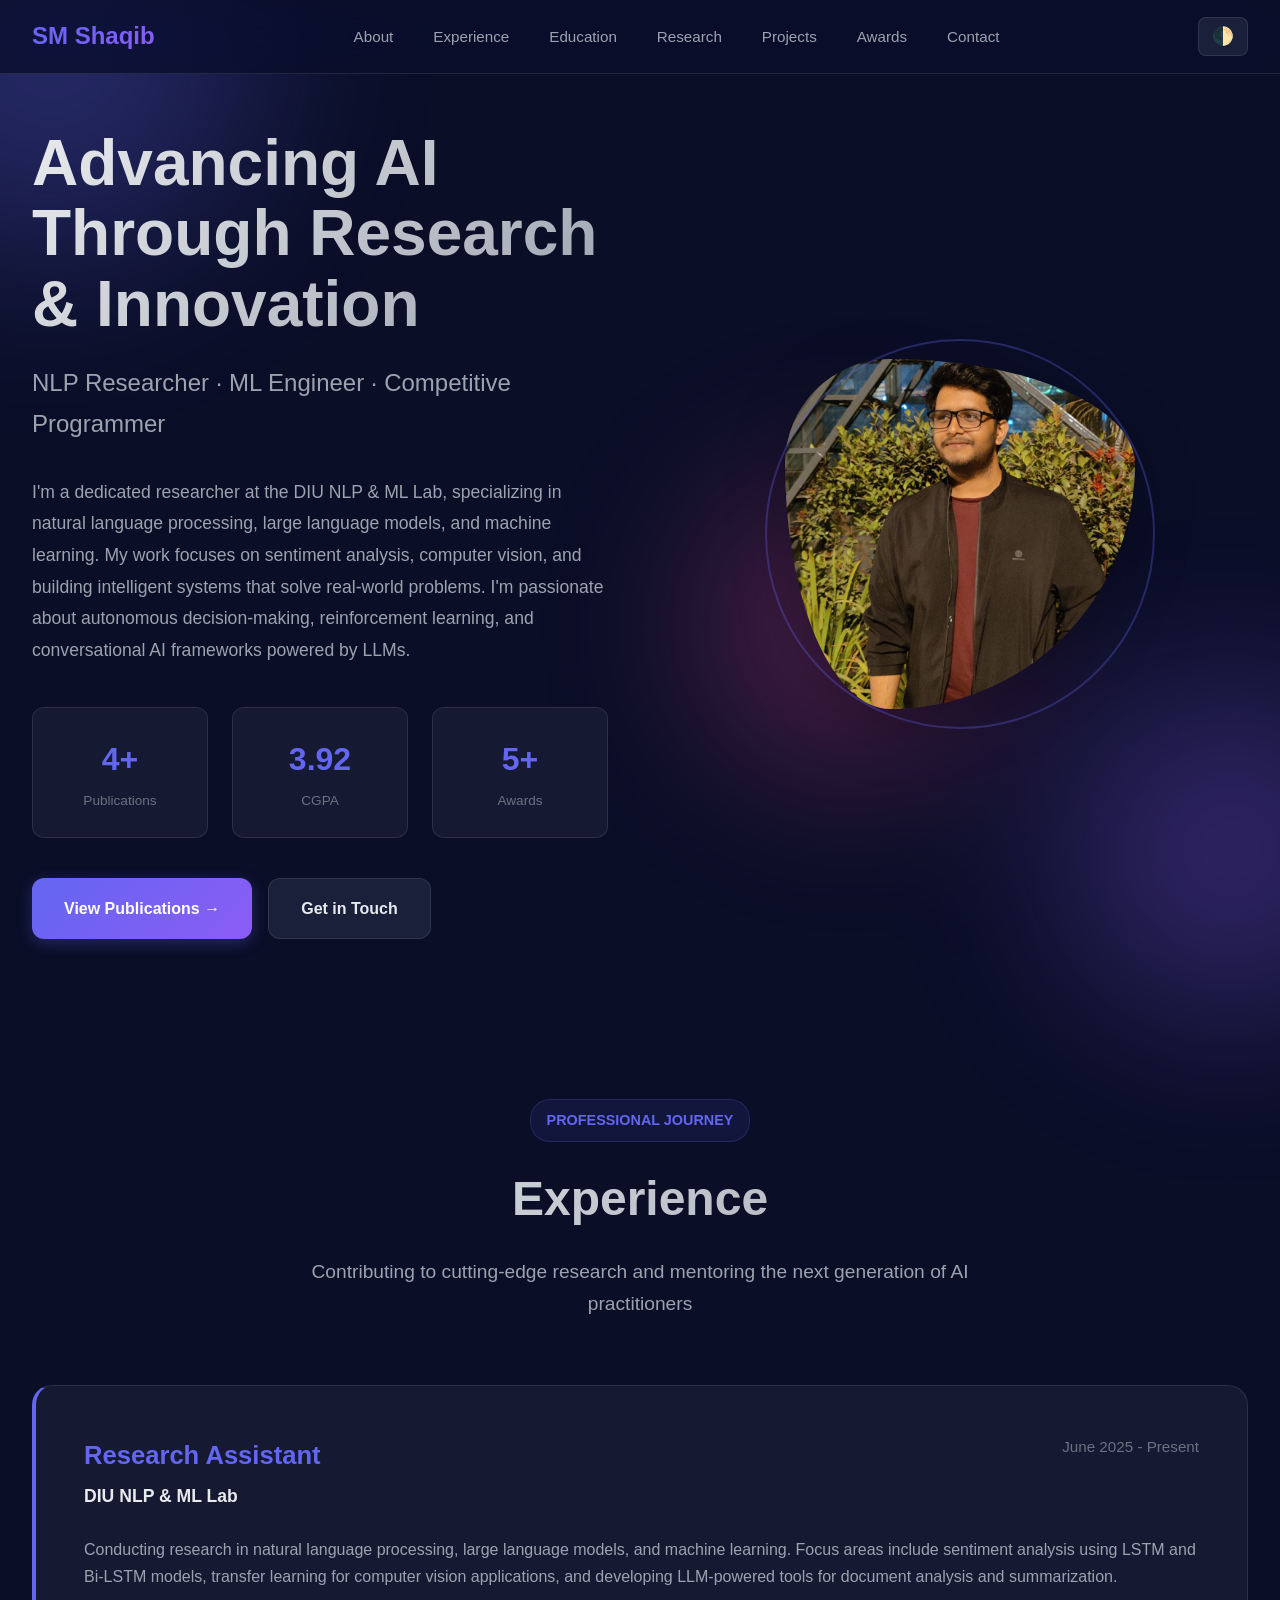
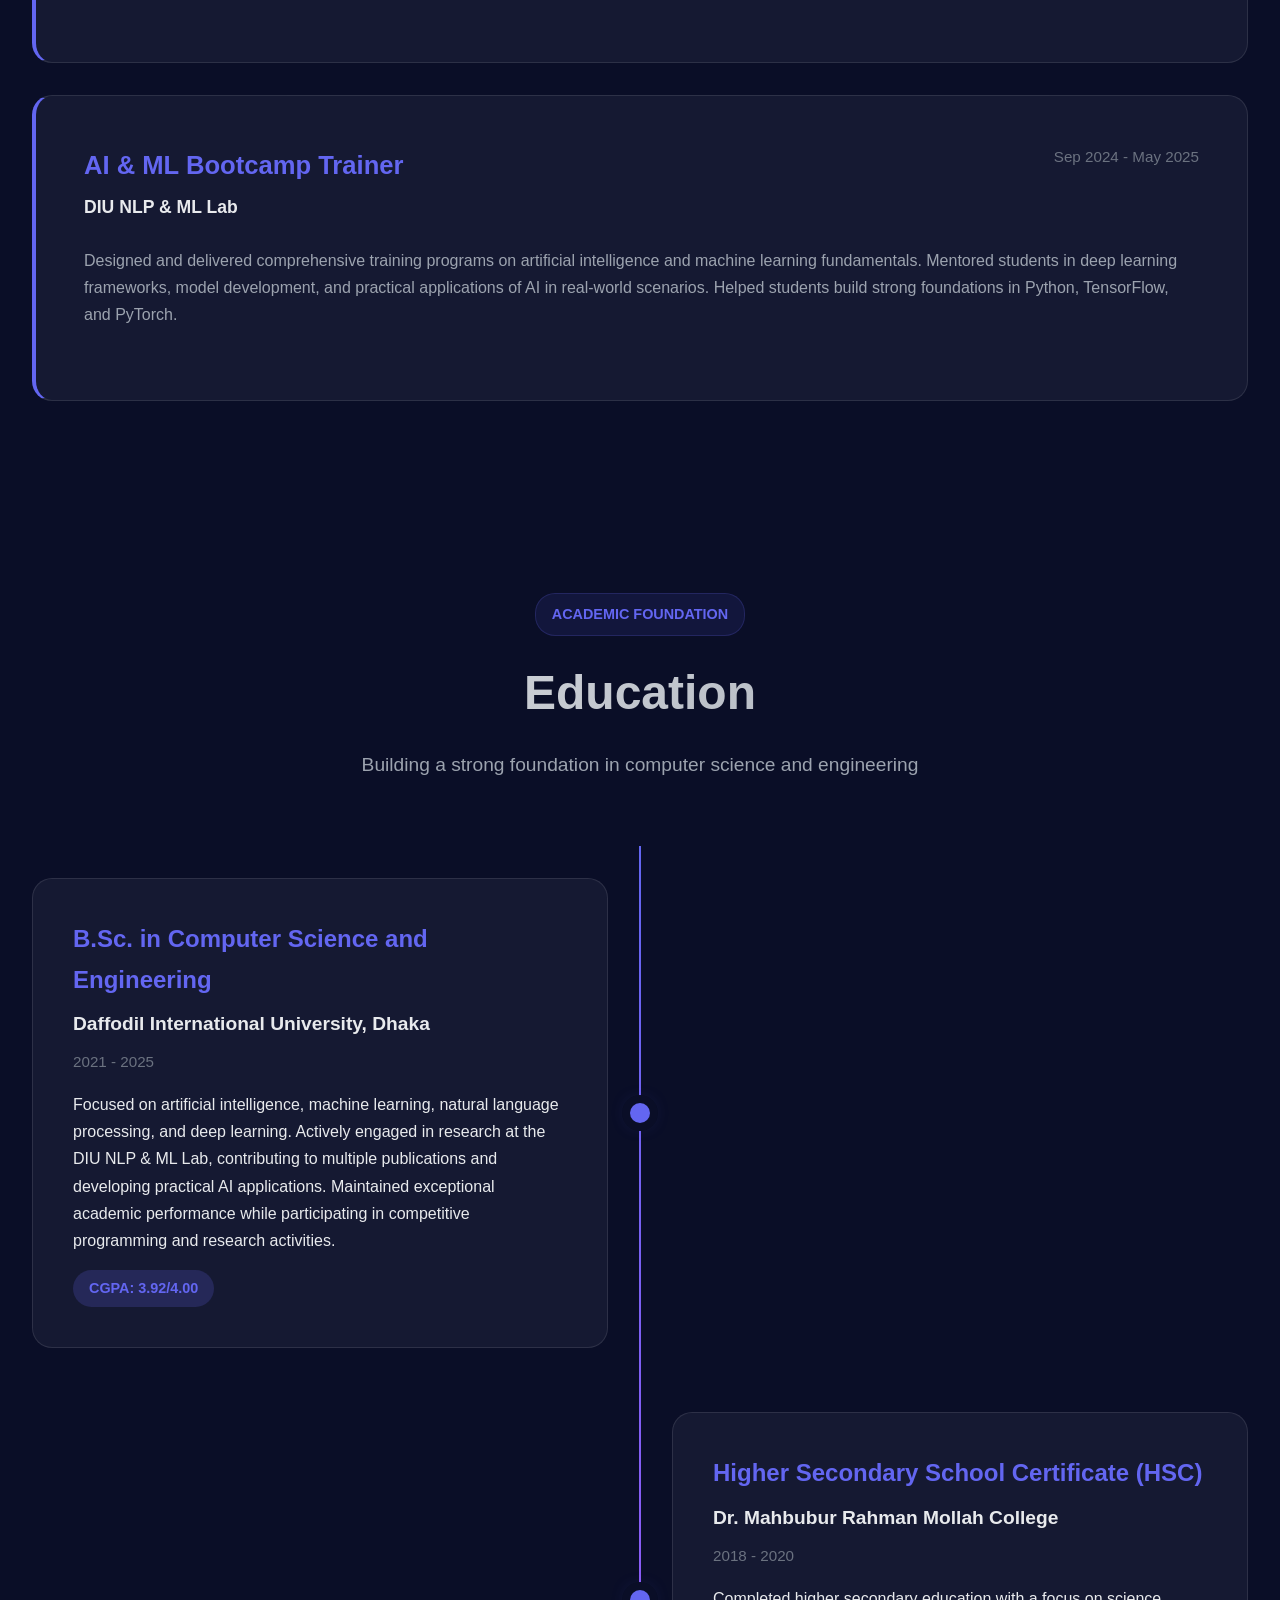
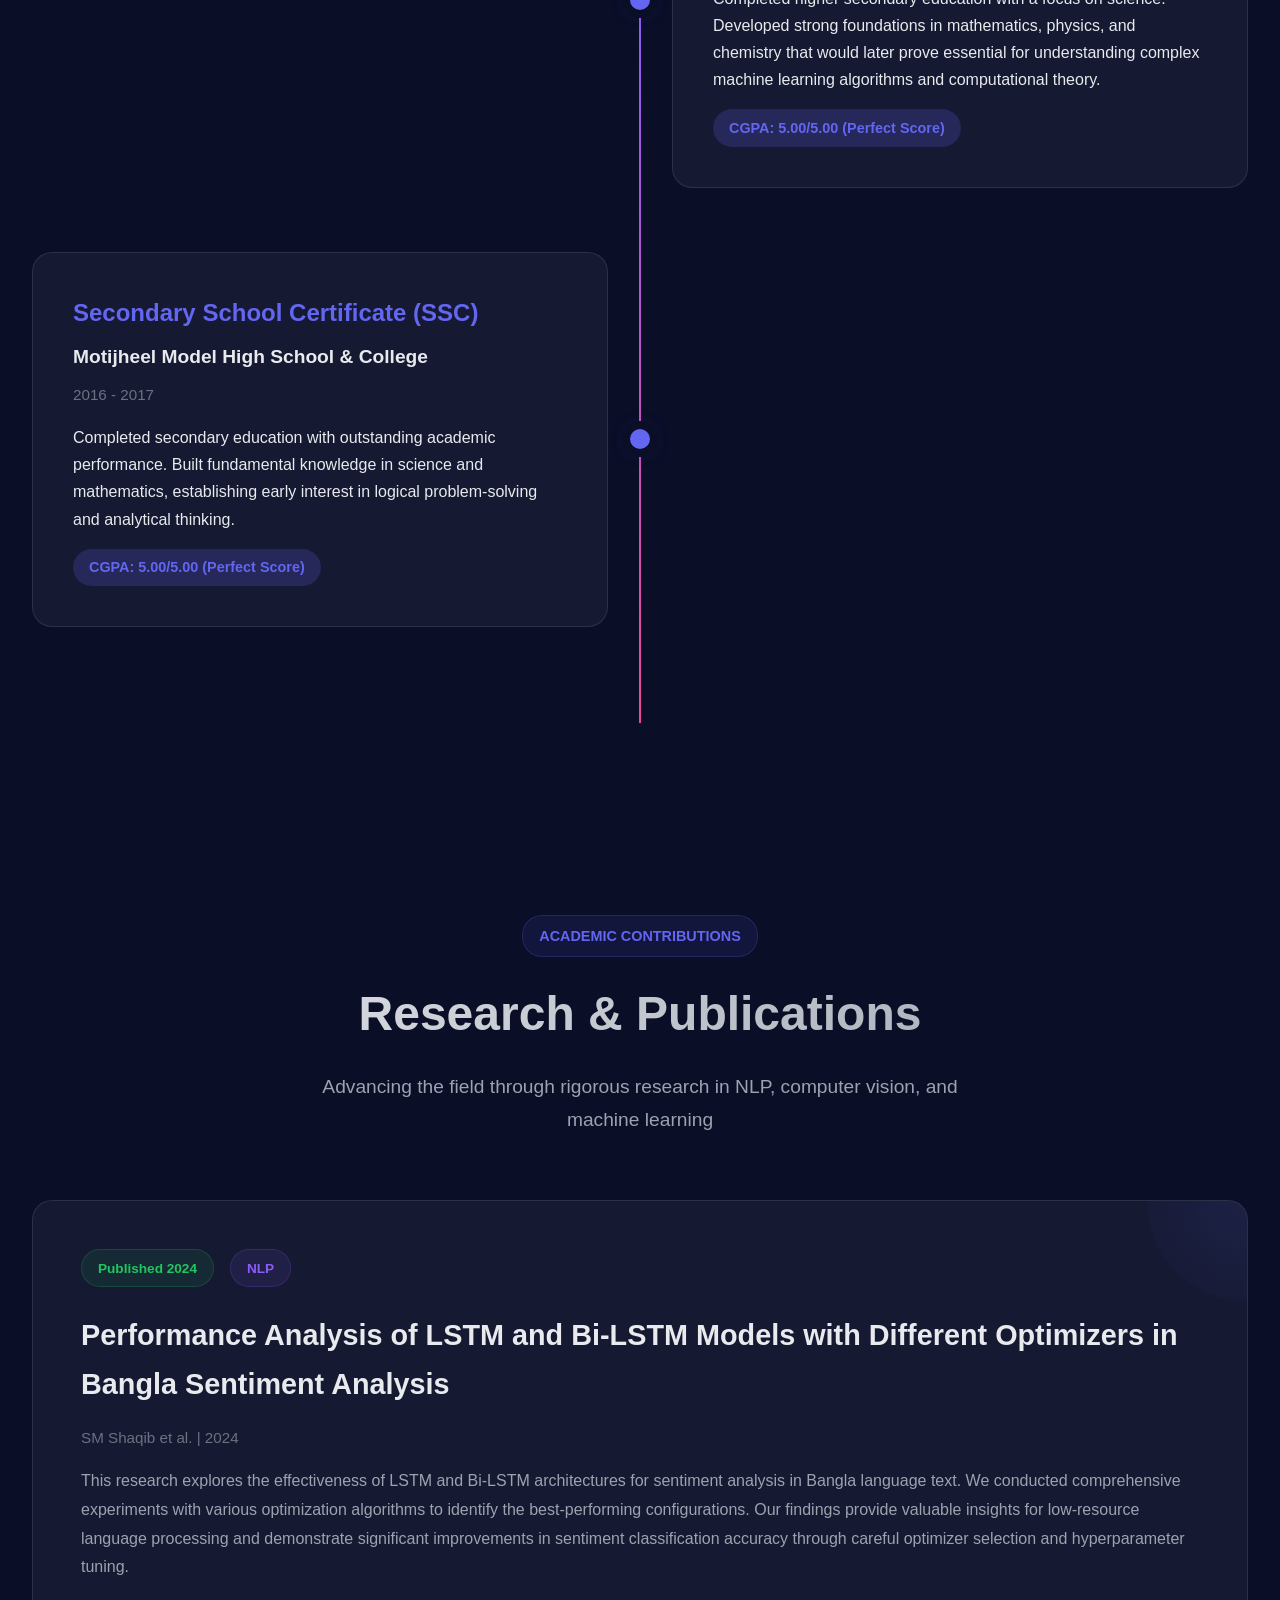
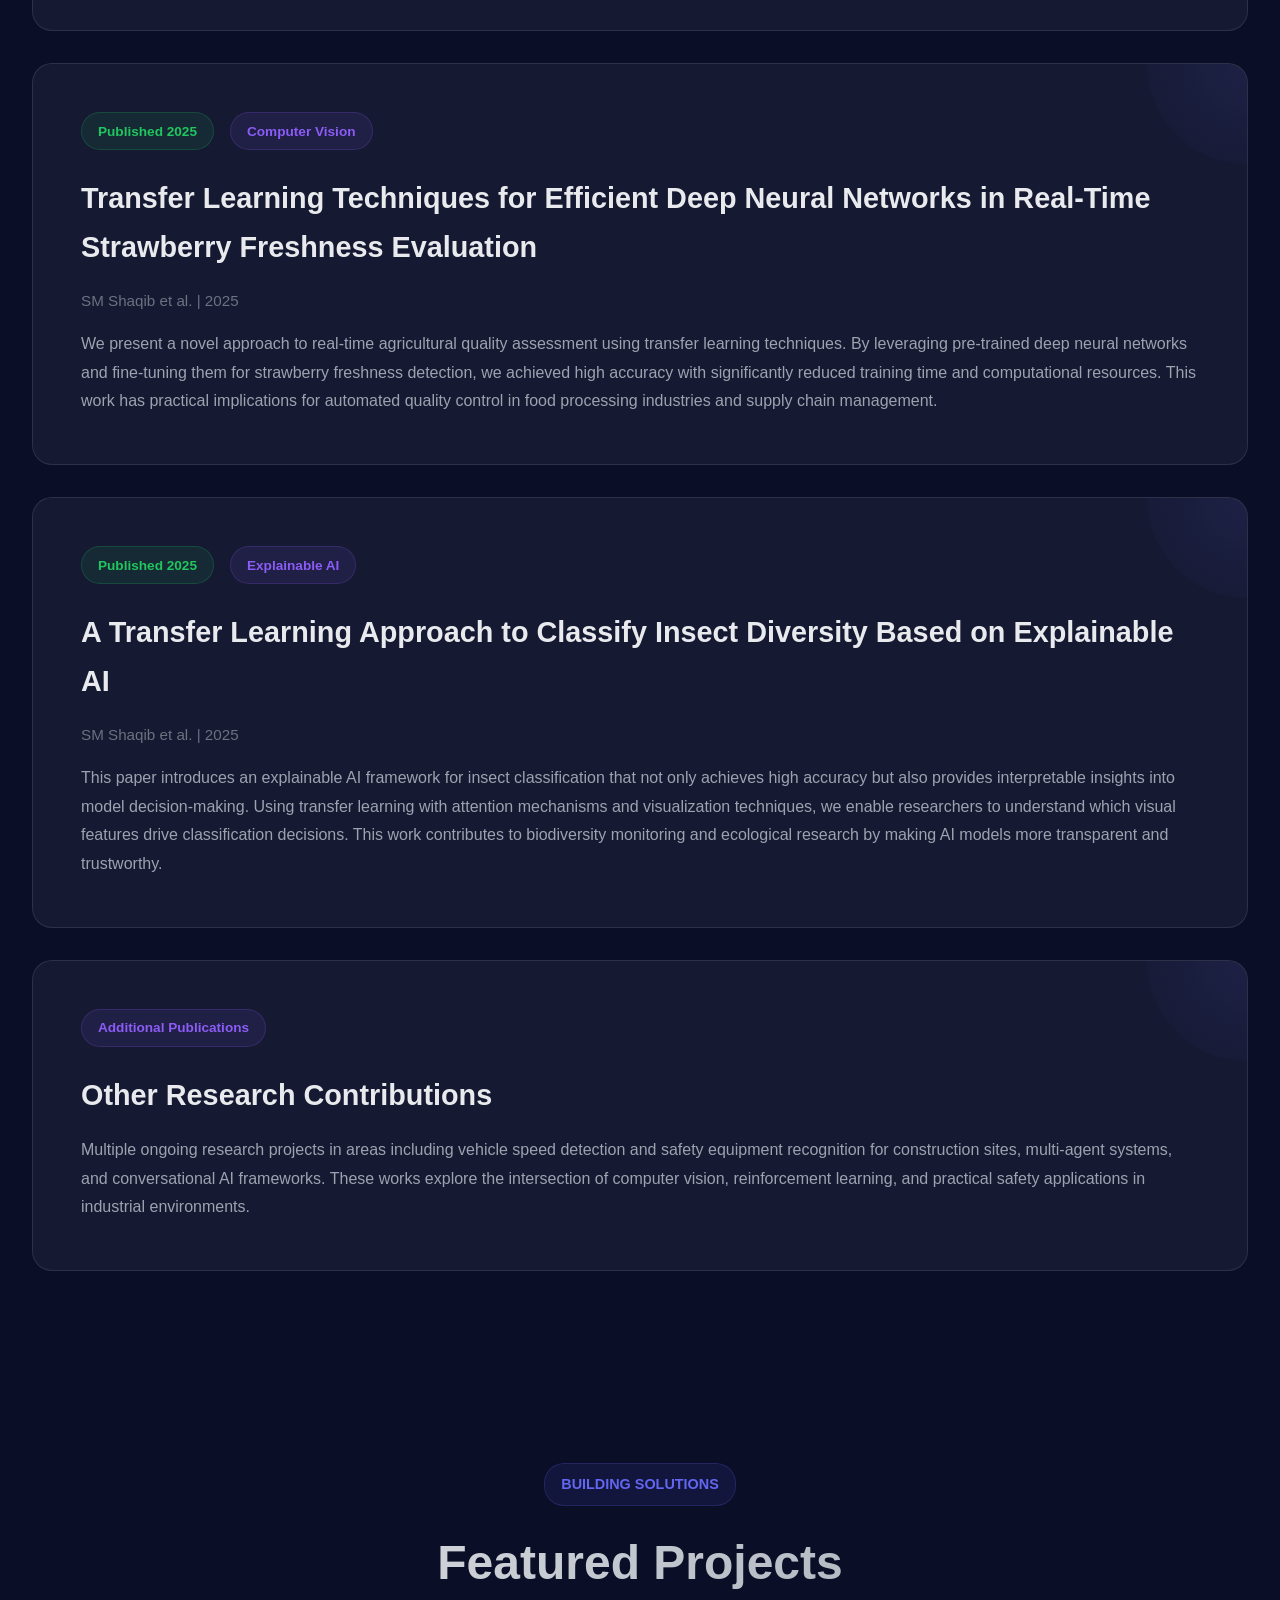
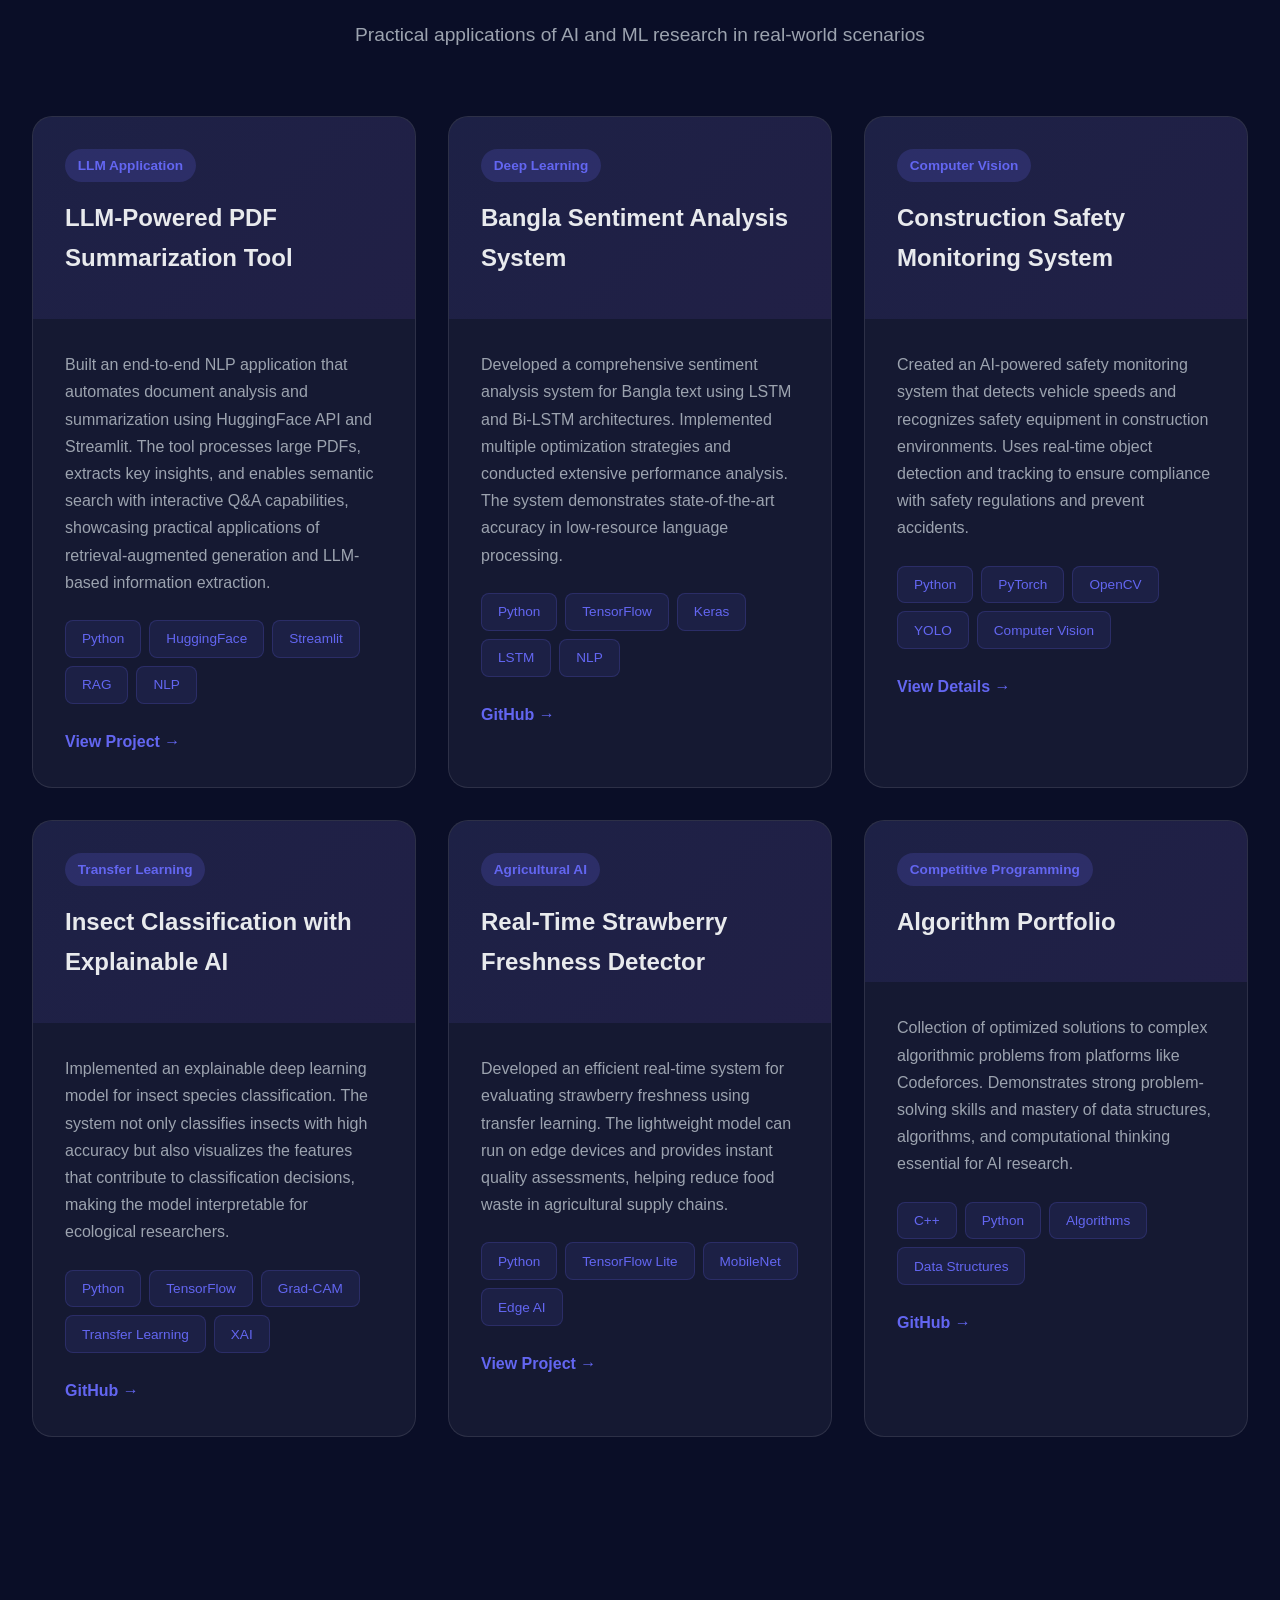
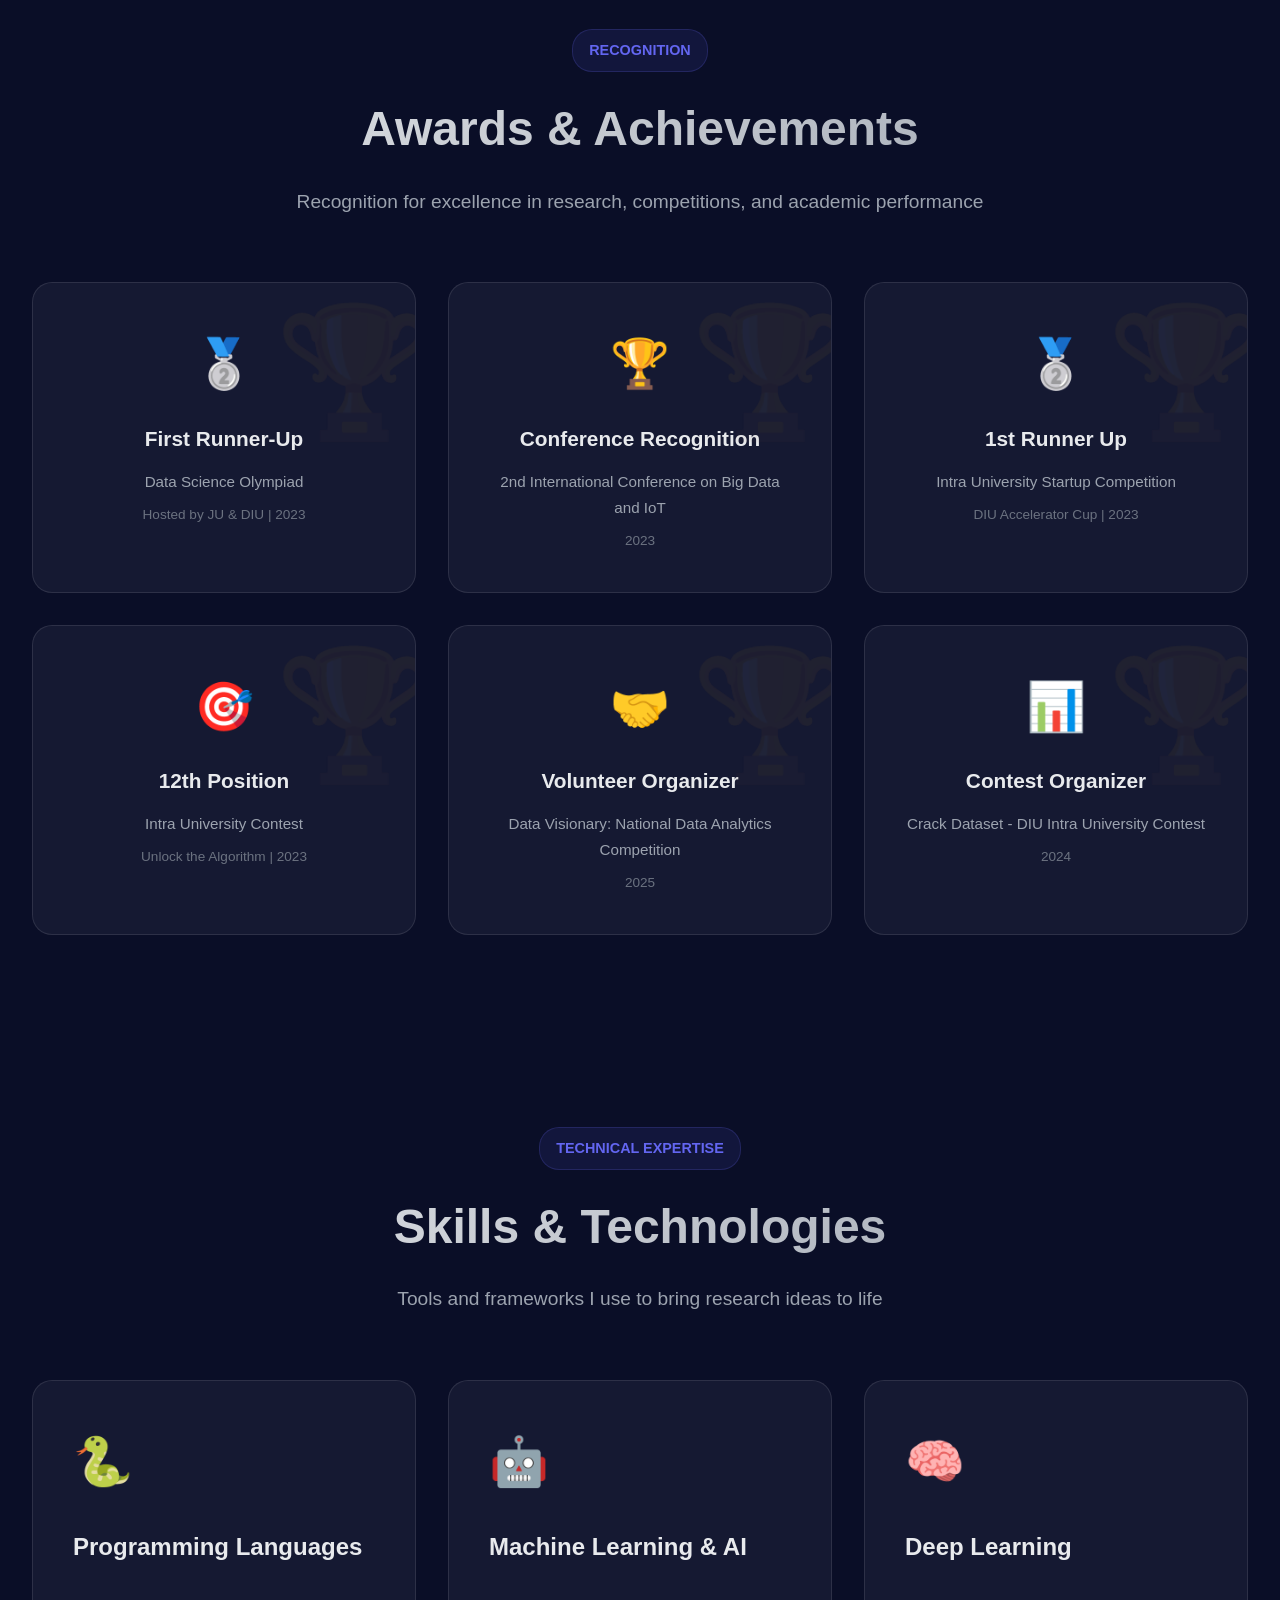
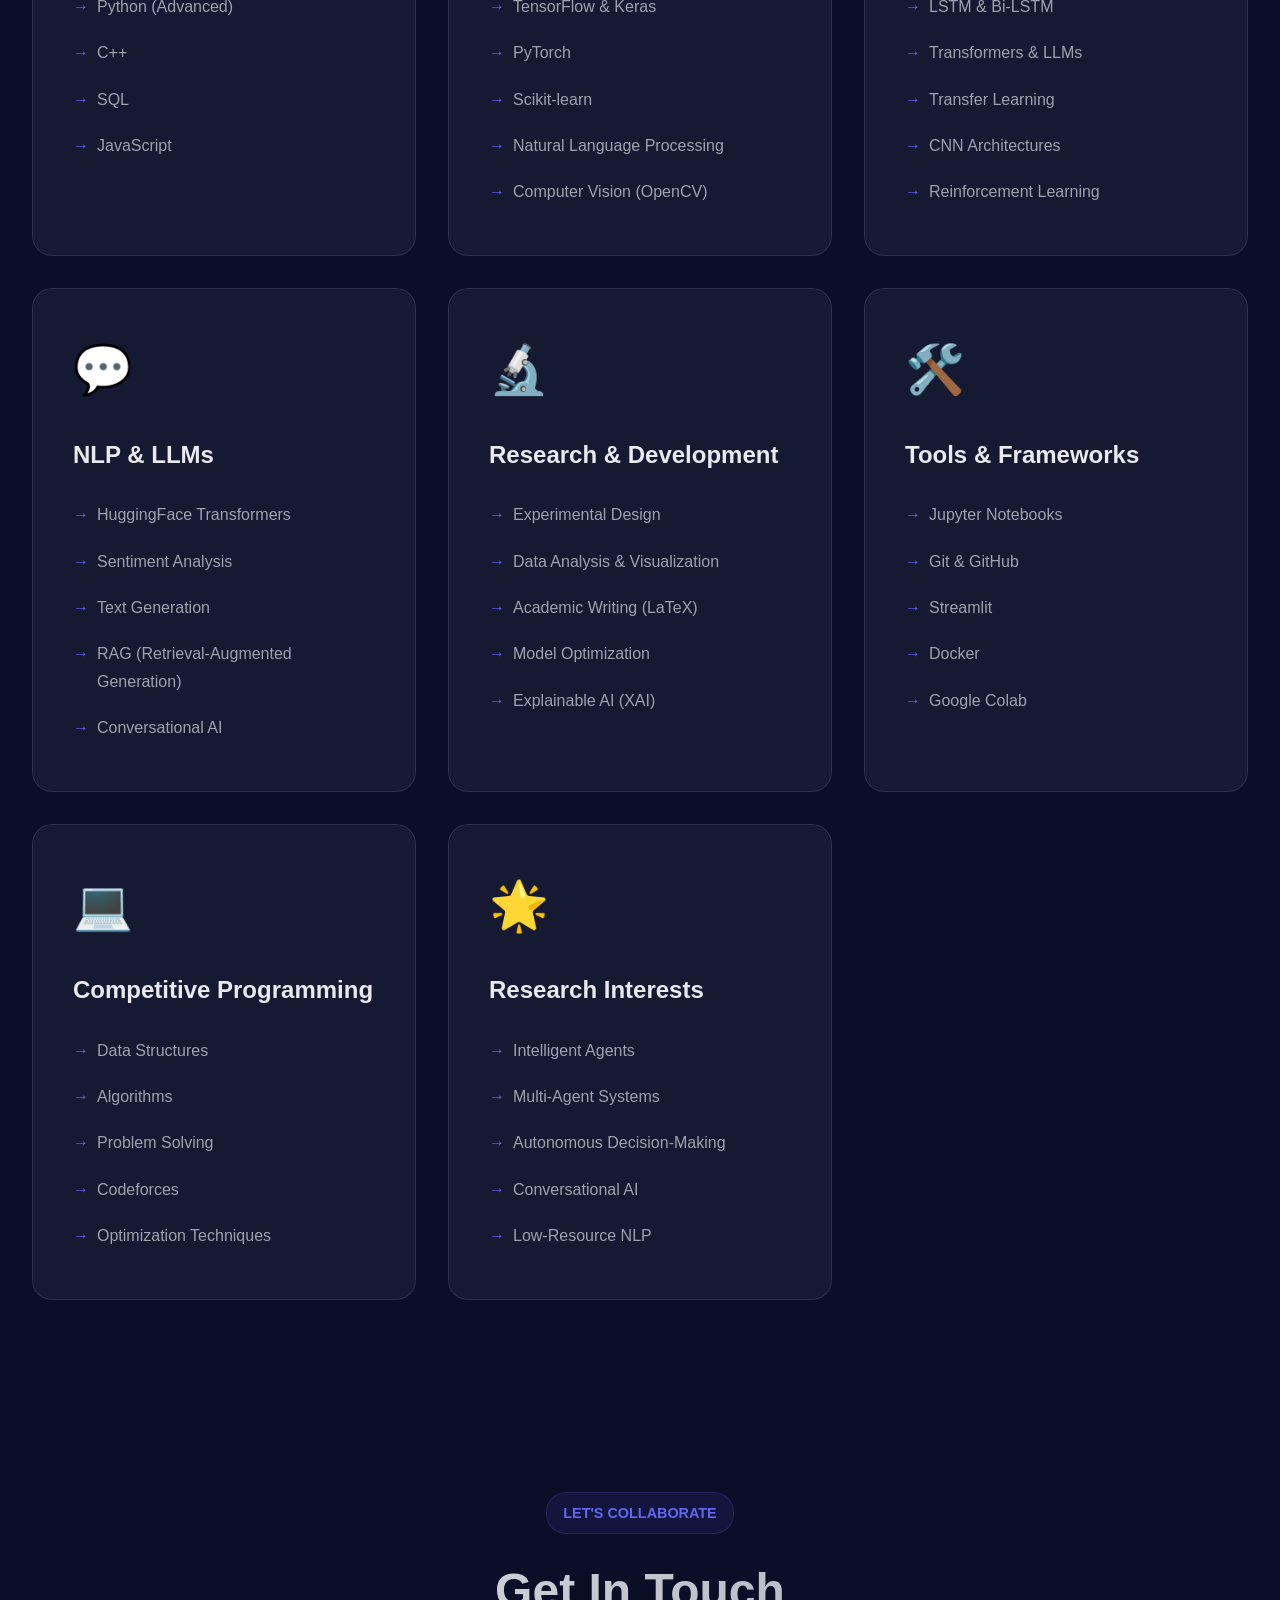
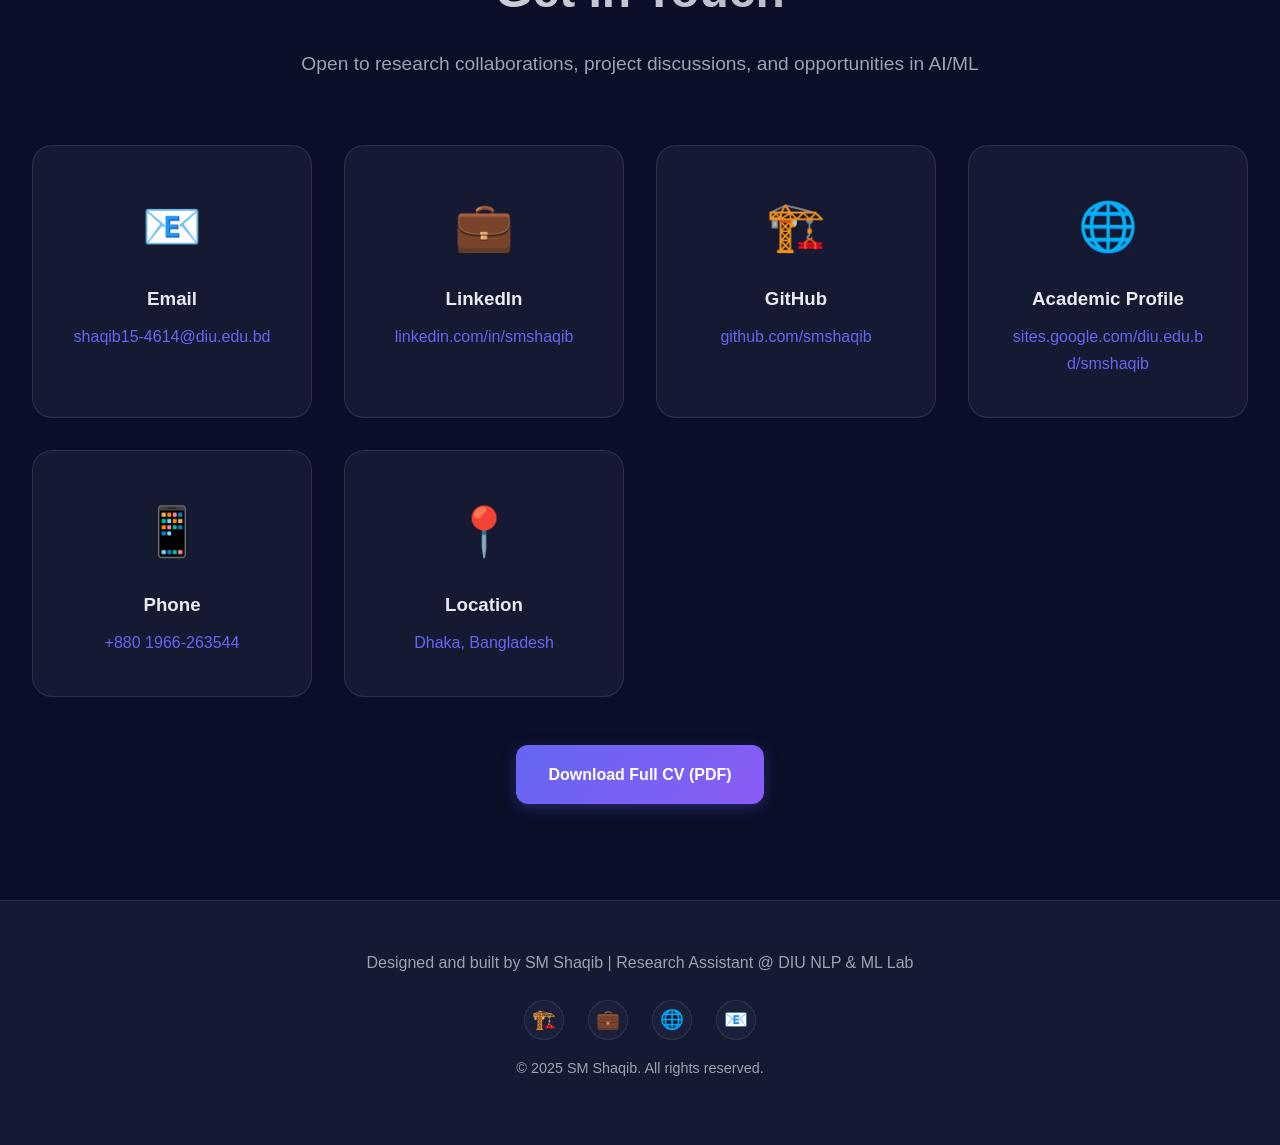
==== index.html @ d2b174a6 "Reordered sections: Experience -> Education -> Research" ====
﻿<!DOCTYPE html>
<html lang="en">

<head>
    <meta charset="UTF-8">
    <meta name="viewport" content="width=device-width, initial-scale=1.0">
    <title>SM Shaqib — NLP Researcher & ML Engineer</title>
    <link rel="stylesheet" href="assets/css/style.css">
</head>

<body data-theme="dark">
    <!-- Animated Background -->
    <div class="bg-animation">
        <div class="orb orb-1"></div>
        <div class="orb orb-2"></div>
        <div class="orb orb-3"></div>
    </div>

    <!-- Navigation -->
    <nav id="navbar">
        <div class="nav-container">
            <div class="logo">SM Shaqib</div>
            <ul class="nav-links" id="navLinks">
                <li><a href="#about">About</a></li>
                <li><a href="#experience">Experience</a></li>
                <li><a href="#education">Education</a></li>
                <li><a href="#research">Research</a></li>
                <li><a href="#projects">Projects</a></li>
                <li><a href="#awards">Awards</a></li>
                <li><a href="#contact">Contact</a></li>
            </ul>
            <div style="display: flex; gap: 1rem; align-items: center;">
                <button class="theme-btn" id="themeToggle" aria-label="Toggle theme">🌓</button>
                <button class="mobile-toggle" id="mobileToggle">☰</button>
            </div>
        </div>
    </nav>

    <!-- Hero Section -->
    <section class="hero" id="about">
        <div class="hero-container">
            <div class="hero-content">
                <h1>Advancing AI Through Research & Innovation</h1>
                <p class="subtitle">NLP Researcher · ML Engineer · Competitive Programmer</p>
                <p class="bio">
                    I'm a dedicated researcher at the DIU NLP & ML Lab, specializing in natural language processing,
                    large language models, and machine learning. My work focuses on sentiment analysis, computer vision,
                    and building intelligent systems that solve real-world problems. I'm passionate about autonomous
                    decision-making, reinforcement learning, and conversational AI frameworks powered by LLMs.
                </p>

                <div class="stats-grid">
                    <div class="stat-card">
                        <span class="stat-number">4+</span>
                        <span class="stat-label">Publications</span>
                    </div>
                    <div class="stat-card">
                        <span class="stat-number">3.92</span>
                        <span class="stat-label">CGPA</span>
                    </div>
                    <div class="stat-card">
                        <span class="stat-number">5+</span>
                        <span class="stat-label">Awards</span>
                    </div>
                </div>

                <div class="cta-buttons">
                    <a href="#research" class="btn btn-primary">
                        View Publications →
                    </a>
                    <a href="#contact" class="btn btn-secondary">
                        Get in Touch
                    </a>
                </div>
            </div>
            <div class="hero-visual">
                <div class="profile-wrapper">
                    <div class="profile-ring"></div>
                    <img src="assets/images/shaqib.jpg" alt="SM Shaqib" class="profile-image">
                </div>
            </div>
        </div>
    </section>

    <!-- Experience Section -->
    <section id="experience">
        <div class="container">
            <div class="section-header fade-in">
                <span class="section-label">PROFESSIONAL JOURNEY</span>
                <h2 class="section-title">Experience</h2>
                <p class="section-description">
                    Contributing to cutting-edge research and mentoring the next generation of AI practitioners
                </p>
            </div>

            <div class="experience-grid">
                <div class="experience-card fade-in">
                    <div class="experience-header">
                        <div class="experience-title">
                            <h3>Research Assistant</h3>
                            <p class="experience-org">DIU NLP & ML Lab</p>
                        </div>
                        <div class="experience-period">
                            June 2025 - Present
                        </div>
                    </div>
                    <p class="project-description">
                        Conducting research in natural language processing, large language models, and machine learning.
                        Focus areas include sentiment analysis using LSTM and Bi-LSTM models, transfer learning for
                        computer vision applications, and developing LLM-powered tools for document analysis and
                        summarization.
                    </p>
                </div>

                <div class="experience-card fade-in">
                    <div class="experience-header">
                        <div class="experience-title">
                            <h3>AI & ML Bootcamp Trainer</h3>
                            <p class="experience-org">DIU NLP & ML Lab</p>
                        </div>
                        <div class="experience-period">
                            Sep 2024 - May 2025
                        </div>
                    </div>
                    <p class="project-description">
                        Designed and delivered comprehensive training programs on artificial intelligence and machine
                        learning
                        fundamentals. Mentored students in deep learning frameworks, model development, and practical
                        applications of AI in real-world scenarios. Helped students build strong foundations in Python,
                        TensorFlow, and PyTorch.
                    </p>
                </div>
            </div>
        </div>
    </section>

    <!-- Education Section -->
    <section id="education">
        <div class="container">
            <div class="section-header fade-in">
                <span class="section-label">ACADEMIC FOUNDATION</span>
                <h2 class="section-title">Education</h2>
                <p class="section-description">
                    Building a strong foundation in computer science and engineering
                </p>
            </div>

            <div class="timeline">
                <div class="timeline-item fade-in">
                    <div class="timeline-content">
                        <h3>B.Sc. in Computer Science and Engineering</h3>
                        <p class="institution">Daffodil International University, Dhaka</p>
                        <p class="duration">2021 - 2025</p>
                        <p>
                            Focused on artificial intelligence, machine learning, natural language processing, and
                            deep learning. Actively engaged in research at the DIU NLP & ML Lab, contributing to
                            multiple publications and developing practical AI applications. Maintained exceptional
                            academic performance while participating in competitive programming and research activities.
                        </p>
                        <span class="gpa-badge">CGPA: 3.92/4.00</span>
                    </div>
                    <div class="timeline-empty"></div>
                    <div class="timeline-dot"></div>
                </div>

                <div class="timeline-item fade-in">
                    <div class="timeline-empty"></div>
                    <div class="timeline-content">
                        <h3>Higher Secondary School Certificate (HSC)</h3>
                        <p class="institution">Dr. Mahbubur Rahman Mollah College</p>
                        <p class="duration">2018 - 2020</p>
                        <p>
                            Completed higher secondary education with a focus on science. Developed strong foundations
                            in mathematics, physics, and chemistry that would later prove essential for understanding
                            complex machine learning algorithms and computational theory.
                        </p>
                        <span class="gpa-badge">CGPA: 5.00/5.00 (Perfect Score)</span>
                    </div>
                    <div class="timeline-dot"></div>
                </div>

                <div class="timeline-item fade-in">
                    <div class="timeline-content">
                        <h3>Secondary School Certificate (SSC)</h3>
                        <p class="institution">Motijheel Model High School & College</p>
                        <p class="duration">2016 - 2017</p>
                        <p>
                            Completed secondary education with outstanding academic performance. Built fundamental
                            knowledge in science and mathematics, establishing early interest in logical problem-solving
                            and analytical thinking.
                        </p>
                        <span class="gpa-badge">CGPA: 5.00/5.00 (Perfect Score)</span>
                    </div>
                    <div class="timeline-empty"></div>
                    <div class="timeline-dot"></div>
                </div>
            </div>
        </div>
    </section>

    <!-- Research & Publications Section -->
    <section id="research">
        <div class="container">
            <div class="section-header fade-in">
                <span class="section-label">ACADEMIC CONTRIBUTIONS</span>
                <h2 class="section-title">Research & Publications</h2>
                <p class="section-description">
                    Advancing the field through rigorous research in NLP, computer vision, and machine learning
                </p>
            </div>

            <div class="research-grid">
                <div class="research-card fade-in">
                    <div class="research-meta">
                        <span class="research-badge published">Published 2024</span>
                        <span class="research-badge">NLP</span>
                    </div>
                    <h3>Performance Analysis of LSTM and Bi-LSTM Models with Different Optimizers in Bangla Sentiment
                        Analysis</h3>
                    <p class="research-authors">
                        SM Shaqib et al. | 2024
                    </p>
                    <p class="research-description">
                        This research explores the effectiveness of LSTM and Bi-LSTM architectures for sentiment
                        analysis
                        in Bangla language text. We conducted comprehensive experiments with various optimization
                        algorithms
                        to identify the best-performing configurations. Our findings provide valuable insights for
                        low-resource language processing and demonstrate significant improvements in sentiment
                        classification
                        accuracy through careful optimizer selection and hyperparameter tuning.
                    </p>
                </div>

                <div class="research-card fade-in">
                    <div class="research-meta">
                        <span class="research-badge published">Published 2025</span>
                        <span class="research-badge">Computer Vision</span>
                    </div>
                    <h3>Transfer Learning Techniques for Efficient Deep Neural Networks in Real-Time Strawberry
                        Freshness Evaluation</h3>
                    <p class="research-authors">
                        SM Shaqib et al. | 2025
                    </p>
                    <p class="research-description">
                        We present a novel approach to real-time agricultural quality assessment using transfer learning
                        techniques. By leveraging pre-trained deep neural networks and fine-tuning them for strawberry
                        freshness detection, we achieved high accuracy with significantly reduced training time and
                        computational resources. This work has practical implications for automated quality control in
                        food processing industries and supply chain management.
                    </p>
                </div>

                <div class="research-card fade-in">
                    <div class="research-meta">
                        <span class="research-badge published">Published 2025</span>
                        <span class="research-badge">Explainable AI</span>
                    </div>
                    <h3>A Transfer Learning Approach to Classify Insect Diversity Based on Explainable AI</h3>
                    <p class="research-authors">
                        SM Shaqib et al. | 2025
                    </p>
                    <p class="research-description">
                        This paper introduces an explainable AI framework for insect classification that not only
                        achieves
                        high accuracy but also provides interpretable insights into model decision-making. Using
                        transfer
                        learning with attention mechanisms and visualization techniques, we enable researchers to
                        understand
                        which visual features drive classification decisions. This work contributes to biodiversity
                        monitoring and ecological research by making AI models more transparent and trustworthy.
                    </p>
                </div>

                <div class="research-card fade-in">
                    <div class="research-meta">
                        <span class="research-badge">Additional Publications</span>
                    </div>
                    <h3>Other Research Contributions</h3>
                    <p class="research-description">
                        Multiple ongoing research projects in areas including vehicle speed detection and safety
                        equipment
                        recognition for construction sites, multi-agent systems, and conversational AI frameworks.
                        These works explore the intersection of computer vision, reinforcement learning, and practical
                        safety applications in industrial environments.
                    </p>
                </div>
            </div>
        </div>
    </section>

    <!-- Projects Section -->
    <section id="projects">
        <div class="container">
            <div class="section-header fade-in">
                <span class="section-label">BUILDING SOLUTIONS</span>
                <h2 class="section-title">Featured Projects</h2>
                <p class="section-description">
                    Practical applications of AI and ML research in real-world scenarios
                </p>
            </div>

            <div class="projects-grid">
                <div class="project-card fade-in">
                    <div class="project-header">
                        <span class="project-type">LLM Application</span>
                        <h3>LLM-Powered PDF Summarization Tool</h3>
                    </div>
                    <div class="project-body">
                        <p class="project-description">
                            Built an end-to-end NLP application that automates document analysis and summarization using
                            HuggingFace API and Streamlit. The tool processes large PDFs, extracts key insights, and
                            enables semantic search with interactive Q&A capabilities, showcasing practical applications
                            of retrieval-augmented generation and LLM-based information extraction.
                        </p>
                        <div class="tech-stack">
                            <span class="tech-tag">Python</span>
                            <span class="tech-tag">HuggingFace</span>
                            <span class="tech-tag">Streamlit</span>
                            <span class="tech-tag">RAG</span>
                            <span class="tech-tag">NLP</span>
                        </div>
                        <div class="project-links">
                            <a href="https://github.com/smshaqib" class="project-link" target="_blank">
                                View Project →
                            </a>
                        </div>
                    </div>
                </div>

                <div class="project-card fade-in">
                    <div class="project-header">
                        <span class="project-type">Deep Learning</span>
                        <h3>Bangla Sentiment Analysis System</h3>
                    </div>
                    <div class="project-body">
                        <p class="project-description">
                            Developed a comprehensive sentiment analysis system for Bangla text using LSTM and Bi-LSTM
                            architectures. Implemented multiple optimization strategies and conducted extensive
                            performance
                            analysis. The system demonstrates state-of-the-art accuracy in low-resource language
                            processing.
                        </p>
                        <div class="tech-stack">
                            <span class="tech-tag">Python</span>
                            <span class="tech-tag">TensorFlow</span>
                            <span class="tech-tag">Keras</span>
                            <span class="tech-tag">LSTM</span>
                            <span class="tech-tag">NLP</span>
                        </div>
                        <div class="project-links">
                            <a href="https://github.com/smshaqib" class="project-link" target="_blank">
                                GitHub →
                            </a>
                        </div>
                    </div>
                </div>

                <div class="project-card fade-in">
                    <div class="project-header">
                        <span class="project-type">Computer Vision</span>
                        <h3>Construction Safety Monitoring System</h3>
                    </div>
                    <div class="project-body">
                        <p class="project-description">
                            Created an AI-powered safety monitoring system that detects vehicle speeds and recognizes
                            safety equipment in construction environments. Uses real-time object detection and tracking
                            to ensure compliance with safety regulations and prevent accidents.
                        </p>
                        <div class="tech-stack">
                            <span class="tech-tag">Python</span>
                            <span class="tech-tag">PyTorch</span>
                            <span class="tech-tag">OpenCV</span>
                            <span class="tech-tag">YOLO</span>
                            <span class="tech-tag">Computer Vision</span>
                        </div>
                        <div class="project-links">
                            <a href="https://github.com/smshaqib" class="project-link" target="_blank">
                                View Details →
                            </a>
                        </div>
                    </div>
                </div>

                <div class="project-card fade-in">
                    <div class="project-header">
                        <span class="project-type">Transfer Learning</span>
                        <h3>Insect Classification with Explainable AI</h3>
                    </div>
                    <div class="project-body">
                        <p class="project-description">
                            Implemented an explainable deep learning model for insect species classification. The system
                            not only classifies insects with high accuracy but also visualizes the features that
                            contribute
                            to classification decisions, making the model interpretable for ecological researchers.
                        </p>
                        <div class="tech-stack">
                            <span class="tech-tag">Python</span>
                            <span class="tech-tag">TensorFlow</span>
                            <span class="tech-tag">Grad-CAM</span>
                            <span class="tech-tag">Transfer Learning</span>
                            <span class="tech-tag">XAI</span>
                        </div>
                        <div class="project-links">
                            <a href="https://github.com/smshaqib" class="project-link" target="_blank">
                                GitHub →
                            </a>
                        </div>
                    </div>
                </div>

                <div class="project-card fade-in">
                    <div class="project-header">
                        <span class="project-type">Agricultural AI</span>
                        <h3>Real-Time Strawberry Freshness Detector</h3>
                    </div>
                    <div class="project-body">
                        <p class="project-description">
                            Developed an efficient real-time system for evaluating strawberry freshness using transfer
                            learning. The lightweight model can run on edge devices and provides instant quality
                            assessments,
                            helping reduce food waste in agricultural supply chains.
                        </p>
                        <div class="tech-stack">
                            <span class="tech-tag">Python</span>
                            <span class="tech-tag">TensorFlow Lite</span>
                            <span class="tech-tag">MobileNet</span>
                            <span class="tech-tag">Edge AI</span>
                        </div>
                        <div class="project-links">
                            <a href="https://github.com/smshaqib" class="project-link" target="_blank">
                                View Project →
                            </a>
                        </div>
                    </div>
                </div>

                <div class="project-card fade-in">
                    <div class="project-header">
                        <span class="project-type">Competitive Programming</span>
                        <h3>Algorithm Portfolio</h3>
                    </div>
                    <div class="project-body">
                        <p class="project-description">
                            Collection of optimized solutions to complex algorithmic problems from platforms like
                            Codeforces.
                            Demonstrates strong problem-solving skills and mastery of data structures, algorithms, and
                            computational thinking essential for AI research.
                        </p>
                        <div class="tech-stack">
                            <span class="tech-tag">C++</span>
                            <span class="tech-tag">Python</span>
                            <span class="tech-tag">Algorithms</span>
                            <span class="tech-tag">Data Structures</span>
                        </div>
                        <div class="project-links">
                            <a href="https://github.com/smshaqib" class="project-link" target="_blank">
                                GitHub →
                            </a>
                        </div>
                    </div>
                </div>
            </div>
        </div>
    </section>

    <!-- Awards Section -->
    <section id="awards">
        <div class="container">
            <div class="section-header fade-in">
                <span class="section-label">RECOGNITION</span>
                <h2 class="section-title">Awards & Achievements</h2>
                <p class="section-description">
                    Recognition for excellence in research, competitions, and academic performance
                </p>
            </div>

            <div class="awards-grid">
                <div class="award-card fade-in">
                    <div class="award-icon">🥈</div>
                    <h3>First Runner-Up</h3>
                    <p class="award-event">Data Science Olympiad</p>
                    <p class="award-year">Hosted by JU & DIU | 2023</p>
                </div>

                <div class="award-card fade-in">
                    <div class="award-icon">🏆</div>
                    <h3>Conference Recognition</h3>
                    <p class="award-event">2nd International Conference on Big Data and IoT</p>
                    <p class="award-year">2023</p>
                </div>

                <div class="award-card fade-in">
                    <div class="award-icon">🥈</div>
                    <h3>1st Runner Up</h3>
                    <p class="award-event">Intra University Startup Competition</p>
                    <p class="award-year">DIU Accelerator Cup | 2023</p>
                </div>

                <div class="award-card fade-in">
                    <div class="award-icon">🎯</div>
                    <h3>12th Position</h3>
                    <p class="award-event">Intra University Contest</p>
                    <p class="award-year">Unlock the Algorithm | 2023</p>
                </div>

                <div class="award-card fade-in">
                    <div class="award-icon">🤝</div>
                    <h3>Volunteer Organizer</h3>
                    <p class="award-event">Data Visionary: National Data Analytics Competition</p>
                    <p class="award-year">2025</p>
                </div>

                <div class="award-card fade-in">
                    <div class="award-icon">📊</div>
                    <h3>Contest Organizer</h3>
                    <p class="award-event">Crack Dataset - DIU Intra University Contest</p>
                    <p class="award-year">2024</p>
                </div>
            </div>
        </div>
    </section>


    <!-- Skills Section -->
    <section id="skills">
        <div class="container">
            <div class="section-header fade-in">
                <span class="section-label">TECHNICAL EXPERTISE</span>
                <h2 class="section-title">Skills & Technologies</h2>
                <p class="section-description">
                    Tools and frameworks I use to bring research ideas to life
                </p>
            </div>

            <div class="skills-grid">
                <div class="skill-card fade-in">
                    <div class="skill-icon">🐍</div>
                    <h3>Programming Languages</h3>
                    <ul class="skill-list">
                        <li>Python (Advanced)</li>
                        <li>C++</li>
                        <li>SQL</li>
                        <li>JavaScript</li>
                    </ul>
                </div>

                <div class="skill-card fade-in">
                    <div class="skill-icon">🤖</div>
                    <h3>Machine Learning & AI</h3>
                    <ul class="skill-list">
                        <li>TensorFlow & Keras</li>
                        <li>PyTorch</li>
                        <li>Scikit-learn</li>
                        <li>Natural Language Processing</li>
                        <li>Computer Vision (OpenCV)</li>
                    </ul>
                </div>

                <div class="skill-card fade-in">
                    <div class="skill-icon">🧠</div>
                    <h3>Deep Learning</h3>
                    <ul class="skill-list">
                        <li>LSTM & Bi-LSTM</li>
                        <li>Transformers & LLMs</li>
                        <li>Transfer Learning</li>
                        <li>CNN Architectures</li>
                        <li>Reinforcement Learning</li>
                    </ul>
                </div>

                <div class="skill-card fade-in">
                    <div class="skill-icon">💬</div>
                    <h3>NLP & LLMs</h3>
                    <ul class="skill-list">
                        <li>HuggingFace Transformers</li>
                        <li>Sentiment Analysis</li>
                        <li>Text Generation</li>
                        <li>RAG (Retrieval-Augmented Generation)</li>
                        <li>Conversational AI</li>
                    </ul>
                </div>

                <div class="skill-card fade-in">
                    <div class="skill-icon">🔬</div>
                    <h3>Research & Development</h3>
                    <ul class="skill-list">
                        <li>Experimental Design</li>
                        <li>Data Analysis & Visualization</li>
                        <li>Academic Writing (LaTeX)</li>
                        <li>Model Optimization</li>
                        <li>Explainable AI (XAI)</li>
                    </ul>
                </div>

                <div class="skill-card fade-in">
                    <div class="skill-icon">🛠️</div>
                    <h3>Tools & Frameworks</h3>
                    <ul class="skill-list">
                        <li>Jupyter Notebooks</li>
                        <li>Git & GitHub</li>
                        <li>Streamlit</li>
                        <li>Docker</li>
                        <li>Google Colab</li>
                    </ul>
                </div>

                <div class="skill-card fade-in">
                    <div class="skill-icon">💻</div>
                    <h3>Competitive Programming</h3>
                    <ul class="skill-list">
                        <li>Data Structures</li>
                        <li>Algorithms</li>
                        <li>Problem Solving</li>
                        <li>Codeforces</li>
                        <li>Optimization Techniques</li>
                    </ul>
                </div>

                <div class="skill-card fade-in">
                    <div class="skill-icon">🌟</div>
                    <h3>Research Interests</h3>
                    <ul class="skill-list">
                        <li>Intelligent Agents</li>
                        <li>Multi-Agent Systems</li>
                        <li>Autonomous Decision-Making</li>
                        <li>Conversational AI</li>
                        <li>Low-Resource NLP</li>
                    </ul>
                </div>
            </div>
        </div>
    </section>

    <!-- Contact Section -->
    <section id="contact">
        <div class="container">
            <div class="section-header fade-in">
                <span class="section-label">LET'S COLLABORATE</span>
                <h2 class="section-title">Get In Touch</h2>
                <p class="section-description">
                    Open to research collaborations, project discussions, and opportunities in AI/ML
                </p>
            </div>

            <div class="contact-grid">
                <div class="contact-card fade-in">
                    <div class="contact-icon">📧</div>
                    <h3>Email</h3>
                    <a href="mailto:shaqib15-4614@diu.edu.bd">shaqib15-4614@diu.edu.bd</a>
                </div>

                <div class="contact-card fade-in">
                    <div class="contact-icon">💼</div>
                    <h3>LinkedIn</h3>
                    <a href="https://www.linkedin.com/in/smshaqib/" target="_blank">linkedin.com/in/smshaqib</a>
                </div>

                <div class="contact-card fade-in">
                    <div class="contact-icon">🏗️</div>
                    <h3>GitHub</h3>
                    <a href="https://github.com/smshaqib" target="_blank">github.com/smshaqib</a>
                </div>

                <div class="contact-card fade-in">
                    <div class="contact-icon">🌐</div>
                    <h3>Academic Profile</h3>
                    <a href="https://sites.google.com/diu.edu.bd/smshaqib/home"
                        target="_blank">sites.google.com/diu.edu.bd/smshaqib</a>
                </div>

                <div class="contact-card fade-in">
                    <div class="contact-icon">📱</div>
                    <h3>Phone</h3>
                    <a href="tel:+8801966263544">+880 1966-263544</a>
                </div>

                <div class="contact-card fade-in">
                    <div class="contact-icon">📍</div>
                    <h3>Location</h3>
                    <a>Dhaka, Bangladesh</a>
                </div>
            </div>

            <div style="text-align: center; margin-top: 3rem;">
                <a href="assets/docs/Academic_CV_Shaqib.pdf" class="btn btn-primary" download>
                    Download Full CV (PDF)
                </a>
            </div>
        </div>
    </section>

    <!-- Footer -->
    <footer>
        <div class="footer-content">
            <p class="footer-text">
                Designed and built by SM Shaqib | Research Assistant @ DIU NLP & ML Lab
            </p>
            <div class="social-links">
                <a href="https://github.com/smshaqib" class="social-link" target="_blank" aria-label="GitHub">🏗️</a>
                <a href="https://www.linkedin.com/in/smshaqib/" class="social-link" target="_blank"
                    aria-label="LinkedIn">💼</a>
                <a href="https://sites.google.com/diu.edu.bd/smshaqib/home" class="social-link" target="_blank"
                    aria-label="Website">🌐</a>
                <a href="mailto:shaqib15-4614@diu.edu.bd" class="social-link" aria-label="Email">📧</a>
            </div>
            <p class="footer-text" style="margin-top: 1rem; font-size: 0.9rem;">
                &copy; 2025 SM Shaqib. All rights reserved.
            </p>
        </div>
    </footer>

    <script src="assets/js/script.js"></script>
</body>

</html>
---- assets/css/style.css ----
* {
    margin: 0;
    padding: 0;
    box-sizing: border-box;
}

:root {
    --bg-dark: #0a0e27;
    --bg-card: #151932;
    --bg-elevated: #1a1f3a;
    --text-primary: #e8eaed;
    --text-secondary: #9ca3af;
    --text-muted: #6b7280;
    --accent-primary: #6366f1;
    --accent-secondary: #8b5cf6;
    --accent-tertiary: #ec4899;
    --border: rgba(255, 255, 255, 0.1);
    --glow: rgba(99, 102, 241, 0.3);
}

[data-theme="light"] {
    --bg-dark: #ffffff;
    --bg-card: #f8f9fa;
    --bg-elevated: #ffffff;
    --text-primary: #1a202c;
    --text-secondary: #4a5568;
    --text-muted: #718096;
    --accent-primary: #6366f1;
    --accent-secondary: #8b5cf6;
    --accent-tertiary: #ec4899;
    --border: rgba(0, 0, 0, 0.1);
    --glow: rgba(99, 102, 241, 0.2);
}

body {
    font-family: 'Inter', -apple-system, BlinkMacSystemFont, 'Segoe UI', sans-serif;
    background: var(--bg-dark);
    color: var(--text-primary);
    line-height: 1.7;
    overflow-x: hidden;
}

/* Animated Background */
.bg-animation {
    position: fixed;
    top: 0;
    left: 0;
    width: 100%;
    height: 100%;
    z-index: -1;
    opacity: 0.4;
}

.orb {
    position: absolute;
    border-radius: 50%;
    filter: blur(80px);
    animation: float 20s infinite ease-in-out;
}

.orb-1 {
    width: 500px;
    height: 500px;
    background: radial-gradient(circle, var(--accent-primary), transparent);
    top: -200px;
    left: -200px;
    animation-delay: 0s;
}

.orb-2 {
    width: 400px;
    height: 400px;
    background: radial-gradient(circle, var(--accent-secondary), transparent);
    bottom: -150px;
    right: -150px;
    animation-delay: 7s;
}

.orb-3 {
    width: 350px;
    height: 350px;
    background: radial-gradient(circle, var(--accent-tertiary), transparent);
    top: 50%;
    right: 20%;
    animation-delay: 14s;
}

@keyframes float {

    0%,
    100% {
        transform: translate(0, 0) scale(1);
    }

    25% {
        transform: translate(50px, -50px) scale(1.1);
    }

    50% {
        transform: translate(-30px, 30px) scale(0.9);
    }

    75% {
        transform: translate(30px, 50px) scale(1.05);
    }
}

/* Navigation */
nav {
    position: fixed;
    top: 0;
    left: 0;
    right: 0;
    z-index: 1000;
    background: rgba(10, 14, 39, 0.8);
    backdrop-filter: blur(20px) saturate(180%);
    border-bottom: 1px solid var(--border);
    padding: 1rem 0;
    transition: all 0.3s ease;
}

[data-theme="light"] nav {
    background: rgba(255, 255, 255, 0.8);
}

nav.scrolled {
    padding: 0.7rem 0;
    box-shadow: 0 4px 30px rgba(0, 0, 0, 0.1);
}

.nav-container {
    max-width: 1400px;
    margin: 0 auto;
    padding: 0 2rem;
    display: flex;
    justify-content: space-between;
    align-items: center;
}

.logo {
    font-size: 1.5rem;
    font-weight: 700;
    background: linear-gradient(135deg, var(--accent-primary), var(--accent-secondary));
    -webkit-background-clip: text;
    -webkit-text-fill-color: transparent;
    background-clip: text;
}

.nav-links {
    display: flex;
    gap: 2.5rem;
    list-style: none;
    align-items: center;
}

.nav-links a {
    color: var(--text-secondary);
    text-decoration: none;
    font-weight: 500;
    font-size: 0.95rem;
    transition: all 0.3s ease;
    position: relative;
}

.nav-links a::after {
    content: '';
    position: absolute;
    bottom: -5px;
    left: 0;
    width: 0;
    height: 2px;
    background: linear-gradient(90deg, var(--accent-primary), var(--accent-secondary));
    transition: width 0.3s ease;
}

.nav-links a:hover {
    color: var(--text-primary);
}

.nav-links a:hover::after {
    width: 100%;
}

.theme-btn {
    background: var(--bg-elevated);
    border: 1px solid var(--border);
    color: var(--text-primary);
    padding: 0.5rem 0.8rem;
    border-radius: 8px;
    cursor: pointer;
    font-size: 1.1rem;
    transition: all 0.3s ease;
}

.theme-btn:hover {
    transform: rotate(180deg);
    border-color: var(--accent-primary);
}

/* Hero Section */
.hero {
    min-height: 100vh;
    display: flex;
    align-items: center;
    padding: 8rem 2rem 4rem;
    position: relative;
}

.hero-container {
    max-width: 1400px;
    margin: 0 auto;
    display: grid;
    grid-template-columns: 1fr 1fr;
    gap: 4rem;
    align-items: center;
}

.hero-content h1 {
    font-size: 4rem;
    font-weight: 800;
    line-height: 1.1;
    margin-bottom: 1.5rem;
    background: linear-gradient(135deg, var(--text-primary), var(--text-secondary));
    -webkit-background-clip: text;
    -webkit-text-fill-color: transparent;
    background-clip: text;
}

.hero-content .subtitle {
    font-size: 1.5rem;
    color: var(--text-secondary);
    margin-bottom: 2rem;
    font-weight: 300;
}

.hero-content .bio {
    font-size: 1.1rem;
    color: var(--text-secondary);
    line-height: 1.8;
    margin-bottom: 2.5rem;
    max-width: 600px;
}

.stats-grid {
    display: grid;
    grid-template-columns: repeat(3, 1fr);
    gap: 1.5rem;
    margin-bottom: 2.5rem;
}

.stat-card {
    background: var(--bg-card);
    padding: 1.5rem;
    border-radius: 12px;
    border: 1px solid var(--border);
    text-align: center;
}

.stat-number {
    font-size: 2rem;
    font-weight: 800;
    color: var(--accent-primary);
    display: block;
}

.stat-label {
    font-size: 0.85rem;
    color: var(--text-muted);
    margin-top: 0.3rem;
}

.cta-buttons {
    display: flex;
    gap: 1rem;
    flex-wrap: wrap;
}

.btn {
    padding: 1rem 2rem;
    border-radius: 12px;
    text-decoration: none;
    font-weight: 600;
    font-size: 1rem;
    transition: all 0.3s ease;
    display: inline-flex;
    align-items: center;
    gap: 0.5rem;
}

.btn-primary {
    background: linear-gradient(135deg, var(--accent-primary), var(--accent-secondary));
    color: white;
    box-shadow: 0 4px 15px var(--glow);
}

.btn-primary:hover {
    transform: translateY(-2px);
    box-shadow: 0 6px 25px var(--glow);
}

.btn-secondary {
    background: var(--bg-elevated);
    color: var(--text-primary);
    border: 1px solid var(--border);
}

.btn-secondary:hover {
    border-color: var(--accent-primary);
    transform: translateY(-2px);
}

.hero-visual {
    position: relative;
    display: flex;
    justify-content: center;
    align-items: center;
}

.profile-wrapper {
    position: relative;
    width: 350px;
    height: 350px;
}

.profile-image {
    width: 100%;
    height: 100%;
    object-fit: cover;
    border-radius: 30% 70% 70% 30% / 30% 30% 70% 70%;
    box-shadow: 0 20px 60px rgba(0, 0, 0, 0.3);
    animation: morph 8s ease-in-out infinite;
}

@keyframes morph {

    0%,
    100% {
        border-radius: 30% 70% 70% 30% / 30% 30% 70% 70%;
    }

    25% {
        border-radius: 58% 42% 75% 25% / 76% 46% 54% 24%;
    }

    50% {
        border-radius: 50% 50% 33% 67% / 55% 27% 73% 45%;
    }

    75% {
        border-radius: 33% 67% 58% 42% / 63% 68% 32% 37%;
    }
}

.profile-ring {
    position: absolute;
    inset: -20px;
    border: 2px solid var(--accent-primary);
    border-radius: 50%;
    opacity: 0.3;
    animation: pulse 3s ease-in-out infinite;
}

@keyframes pulse {

    0%,
    100% {
        transform: scale(1);
        opacity: 0.3;
    }

    50% {
        transform: scale(1.1);
        opacity: 0.1;
    }
}

/* Section Styles */
section {
    padding: 6rem 2rem;
    position: relative;
}

.container {
    max-width: 1400px;
    margin: 0 auto;
}

.section-header {
    text-align: center;
    margin-bottom: 4rem;
}

.section-label {
    display: inline-block;
    padding: 0.5rem 1rem;
    background: rgba(99, 102, 241, 0.1);
    color: var(--accent-primary);
    border-radius: 20px;
    font-size: 0.9rem;
    font-weight: 600;
    margin-bottom: 1rem;
    border: 1px solid rgba(99, 102, 241, 0.2);
}

.section-title {
    font-size: 3rem;
    font-weight: 800;
    margin-bottom: 1rem;
    background: linear-gradient(135deg, var(--text-primary), var(--text-secondary));
    -webkit-background-clip: text;
    -webkit-text-fill-color: transparent;
    background-clip: text;
}

.section-description {
    font-size: 1.2rem;
    color: var(--text-secondary);
    max-width: 700px;
    margin: 0 auto;
}

/* Education Timeline */
.timeline {
    position: relative;
    padding: 2rem 0;
}

.timeline::before {
    content: '';
    position: absolute;
    left: 50%;
    top: 0;
    bottom: 0;
    width: 2px;
    background: linear-gradient(180deg, var(--accent-primary), var(--accent-secondary), var(--accent-tertiary));
    transform: translateX(-50%);
}

.timeline-item {
    display: grid;
    grid-template-columns: 1fr 1fr;
    gap: 4rem;
    margin-bottom: 4rem;
    position: relative;
}

.timeline-item:nth-child(even) .timeline-content {
    grid-column: 2;
}

.timeline-item:nth-child(even) .timeline-empty {
    grid-column: 1;
}

.timeline-dot {
    position: absolute;
    left: 50%;
    top: 50%;
    transform: translate(-50%, -50%);
    width: 20px;
    height: 20px;
    background: var(--accent-primary);
    border-radius: 50%;
    box-shadow: 0 0 0 8px var(--bg-dark), 0 0 20px var(--glow);
    z-index: 10;
}

.timeline-content {
    background: var(--bg-card);
    padding: 2.5rem;
    border-radius: 20px;
    border: 1px solid var(--border);
    transition: all 0.3s ease;
}

.timeline-content:hover {
    transform: translateY(-5px);
    border-color: var(--accent-primary);
    box-shadow: 0 10px 40px rgba(0, 0, 0, 0.2);
}

.timeline-content h3 {
    font-size: 1.5rem;
    color: var(--accent-primary);
    margin-bottom: 0.5rem;
}

.timeline-content .institution {
    font-size: 1.2rem;
    font-weight: 600;
    margin-bottom: 0.5rem;
}

.timeline-content .duration {
    color: var(--text-muted);
    font-size: 0.95rem;
    margin-bottom: 1rem;
}

.gpa-badge {
    display: inline-block;
    padding: 0.4rem 1rem;
    background: rgba(99, 102, 241, 0.2);
    color: var(--accent-primary);
    border-radius: 20px;
    font-size: 0.9rem;
    font-weight: 700;
    margin-top: 1rem;
}

/* Research & Publications */
.research-grid {
    display: grid;
    gap: 2rem;
}

.research-card {
    background: var(--bg-card);
    border: 1px solid var(--border);
    border-radius: 20px;
    padding: 3rem;
    transition: all 0.3s ease;
    position: relative;
    overflow: hidden;
}

.research-card::after {
    content: '';
    position: absolute;
    top: 0;
    right: 0;
    width: 200px;
    height: 200px;
    background: radial-gradient(circle, rgba(99, 102, 241, 0.1), transparent);
    border-radius: 50%;
    transform: translate(50%, -50%);
}

.research-card:hover {
    border-color: var(--accent-primary);
    transform: translateX(10px);
}

.research-meta {
    display: flex;
    gap: 1rem;
    margin-bottom: 1.5rem;
    flex-wrap: wrap;
}

.research-badge {
    padding: 0.4rem 1rem;
    background: rgba(139, 92, 246, 0.1);
    color: var(--accent-secondary);
    border-radius: 20px;
    font-size: 0.85rem;
    font-weight: 600;
    border: 1px solid rgba(139, 92, 246, 0.2);
}

.research-badge.published {
    background: rgba(34, 197, 94, 0.1);
    color: #22c55e;
    border-color: rgba(34, 197, 94, 0.2);
}

.research-card h3 {
    font-size: 1.8rem;
    margin-bottom: 1rem;
    color: var(--text-primary);
    position: relative;
    z-index: 1;
}

.research-authors {
    color: var(--text-muted);
    font-size: 0.95rem;
    margin-bottom: 1rem;
    position: relative;
    z-index: 1;
}

.research-description {
    color: var(--text-secondary);
    line-height: 1.8;
    position: relative;
    z-index: 1;
}

/* Projects Grid */
.projects-grid {
    display: grid;
    grid-template-columns: repeat(auto-fit, minmax(380px, 1fr));
    gap: 2rem;
}

.project-card {
    background: var(--bg-card);
    border-radius: 20px;
    overflow: hidden;
    border: 1px solid var(--border);
    transition: all 0.4s ease;
    position: relative;
}

.project-card::before {
    content: '';
    position: absolute;
    top: 0;
    left: 0;
    right: 0;
    height: 4px;
    background: linear-gradient(90deg, var(--accent-primary), var(--accent-secondary), var(--accent-tertiary));
    transform: scaleX(0);
    transform-origin: left;
    transition: transform 0.4s ease;
}

.project-card:hover::before {
    transform: scaleX(1);
}

.project-card:hover {
    transform: translateY(-8px);
    border-color: var(--accent-primary);
    box-shadow: 0 20px 60px rgba(0, 0, 0, 0.3);
}

.project-header {
    padding: 2rem;
    background: linear-gradient(135deg, rgba(99, 102, 241, 0.1), rgba(139, 92, 246, 0.1));
}

.project-type {
    display: inline-block;
    padding: 0.3rem 0.8rem;
    background: rgba(99, 102, 241, 0.2);
    color: var(--accent-primary);
    border-radius: 20px;
    font-size: 0.85rem;
    font-weight: 600;
    margin-bottom: 1rem;
}

.project-card h3 {
    font-size: 1.5rem;
    margin-bottom: 0.5rem;
}

.project-body {
    padding: 2rem;
}

.project-description {
    color: var(--text-secondary);
    margin-bottom: 1.5rem;
    line-height: 1.7;
}

.tech-stack {
    display: flex;
    flex-wrap: wrap;
    gap: 0.5rem;
    margin-bottom: 1.5rem;
}

.tech-tag {
    padding: 0.4rem 1rem;
    background: rgba(99, 102, 241, 0.1);
    color: var(--accent-primary);
    border-radius: 8px;
    font-size: 0.85rem;
    font-weight: 500;
    border: 1px solid rgba(99, 102, 241, 0.2);
}

.project-links {
    display: flex;
    gap: 1rem;
}

.project-link {
    color: var(--accent-primary);
    text-decoration: none;
    font-weight: 600;
    display: flex;
    align-items: center;
    gap: 0.3rem;
    transition: all 0.3s ease;
}

.project-link:hover {
    gap: 0.6rem;
    color: var(--accent-secondary);
}

/* Awards Section */
.awards-grid {
    display: grid;
    grid-template-columns: repeat(auto-fit, minmax(300px, 1fr));
    gap: 2rem;
}

.award-card {
    background: var(--bg-card);
    border: 1px solid var(--border);
    border-radius: 20px;
    padding: 2.5rem;
    text-align: center;
    transition: all 0.3s ease;
    position: relative;
    overflow: hidden;
}

.award-card::before {
    content: '🏆';
    position: absolute;
    top: -20px;
    right: -20px;
    font-size: 8rem;
    opacity: 0.05;
}

.award-card:hover {
    transform: translateY(-8px);
    border-color: var(--accent-tertiary);
}

.award-icon {
    font-size: 3rem;
    margin-bottom: 1rem;
}

.award-card h3 {
    font-size: 1.3rem;
    margin-bottom: 0.8rem;
    color: var(--text-primary);
}

.award-event {
    color: var(--text-secondary);
    font-size: 0.95rem;
    margin-bottom: 0.5rem;
}

.award-year {
    color: var(--text-muted);
    font-size: 0.85rem;
}

/* Skills Section */
.skills-grid {
    display: grid;
    grid-template-columns: repeat(auto-fit, minmax(300px, 1fr));
    gap: 2rem;
}

.skill-card {
    background: var(--bg-card);
    border: 1px solid var(--border);
    border-radius: 20px;
    padding: 2.5rem;
    transition: all 0.3s ease;
}

.skill-card:hover {
    border-color: var(--accent-primary);
    transform: translateY(-5px);
}

.skill-icon {
    font-size: 3rem;
    margin-bottom: 1.5rem;
}

.skill-card h3 {
    font-size: 1.5rem;
    margin-bottom: 1rem;
    color: var(--text-primary);
}

.skill-list {
    list-style: none;
}

.skill-list li {
    color: var(--text-secondary);
    padding: 0.6rem 0;
    padding-left: 1.5rem;
    position: relative;
}

.skill-list li::before {
    content: '→';
    position: absolute;
    left: 0;
    color: var(--accent-primary);
    font-weight: bold;
}

/* Experience Section */
.experience-grid {
    display: grid;
    gap: 2rem;
}

.experience-card {
    background: var(--bg-card);
    border: 1px solid var(--border);
    border-radius: 20px;
    padding: 3rem;
    border-left: 4px solid var(--accent-primary);
    transition: all 0.3s ease;
}

.experience-card:hover {
    transform: translateX(10px);
    border-left-color: var(--accent-secondary);
}

.experience-header {
    display: flex;
    justify-content: space-between;
    align-items: start;
    margin-bottom: 1.5rem;
    flex-wrap: wrap;
    gap: 1rem;
}

.experience-title h3 {
    font-size: 1.6rem;
    color: var(--accent-primary);
    margin-bottom: 0.3rem;
}

.experience-org {
    font-size: 1.1rem;
    font-weight: 600;
    color: var(--text-primary);
}

.experience-period {
    color: var(--text-muted);
    font-size: 0.95rem;
    text-align: right;
}

/* Contact Section */
.contact-grid {
    display: grid;
    grid-template-columns: repeat(auto-fit, minmax(250px, 1fr));
    gap: 2rem;
    margin-top: 3rem;
}

.contact-card {
    background: var(--bg-card);
    border: 1px solid var(--border);
    border-radius: 20px;
    padding: 2.5rem;
    text-align: center;
    transition: all 0.3s ease;
    position: relative;
    overflow: hidden;
}

.contact-card::before {
    content: '';
    position: absolute;
    inset: 0;
    background: linear-gradient(135deg, rgba(99, 102, 241, 0.1), rgba(139, 92, 246, 0.1));
    opacity: 0;
    transition: opacity 0.3s ease;
}

.contact-card:hover::before {
    opacity: 1;
}

.contact-card:hover {
    transform: translateY(-8px);
    border-color: var(--accent-primary);
}

.contact-icon {
    font-size: 3rem;
    margin-bottom: 1rem;
    position: relative;
    z-index: 1;
}

.contact-card h3 {
    margin-bottom: 0.5rem;
    position: relative;
    z-index: 1;
}

.contact-card a {
    color: var(--accent-primary);
    text-decoration: none;
    font-weight: 500;
    position: relative;
    z-index: 1;
    word-break: break-word;
}

/* Footer */
footer {
    background: var(--bg-card);
    border-top: 1px solid var(--border);
    padding: 3rem 2rem;
    text-align: center;
}

.footer-content {
    max-width: 1400px;
    margin: 0 auto;
}

.footer-text {
    color: var(--text-secondary);
    margin-bottom: 1rem;
}

.social-links {
    display: flex;
    justify-content: center;
    gap: 1.5rem;
    margin-top: 1.5rem;
}

.social-link {
    width: 40px;
    height: 40px;
    display: flex;
    align-items: center;
    justify-content: center;
    background: var(--bg-elevated);
    border: 1px solid var(--border);
    border-radius: 50%;
    color: var(--text-primary);
    text-decoration: none;
    font-size: 1.2rem;
    transition: all 0.3s ease;
}

.social-link:hover {
    background: var(--accent-primary);
    border-color: var(--accent-primary);
    color: white;
    transform: translateY(-3px);
}

/* Mobile Menu */
.mobile-toggle {
    display: none;
    background: none;
    border: none;
    color: var(--text-primary);
    font-size: 1.5rem;
    cursor: pointer;
}

/* Responsive Design */
@media (max-width: 1024px) {
    .hero-container {
        grid-template-columns: 1fr;
        text-align: center;
    }

    .hero-visual {
        order: -1;
    }

    .hero-content .bio {
        margin-left: auto;
        margin-right: auto;
    }

    .stats-grid {
        justify-content: center;
    }

    .cta-buttons {
        justify-content: center;
    }

    .timeline::before {
        left: 0;
    }

    .timeline-item {
        grid-template-columns: 1fr;
        padding-left: 3rem;
    }

    .timeline-item:nth-child(even) .timeline-content {
        grid-column: 1;
    }

    .timeline-dot {
        left: 0;
    }
}

@media (max-width: 768px) {
    .nav-links {
        position: fixed;
        top: 70px;
        left: 0;
        right: 0;
        background: var(--bg-card);
        flex-direction: column;
        padding: 2rem;
        gap: 1.5rem;
        transform: translateX(-100%);
        transition: transform 0.3s ease;
        border-bottom: 1px solid var(--border);
    }

    .nav-links.active {
        transform: translateX(0);
    }

    .mobile-toggle {
        display: block;
    }
}

.fade-in {
    opacity: 0;
    transform: translateY(30px);
    animation: fadeInUp 0.8s ease forwards;
}

@keyframes fadeInUp {
    to {
        opacity: 1;
        transform: translateY(0);
    }
}
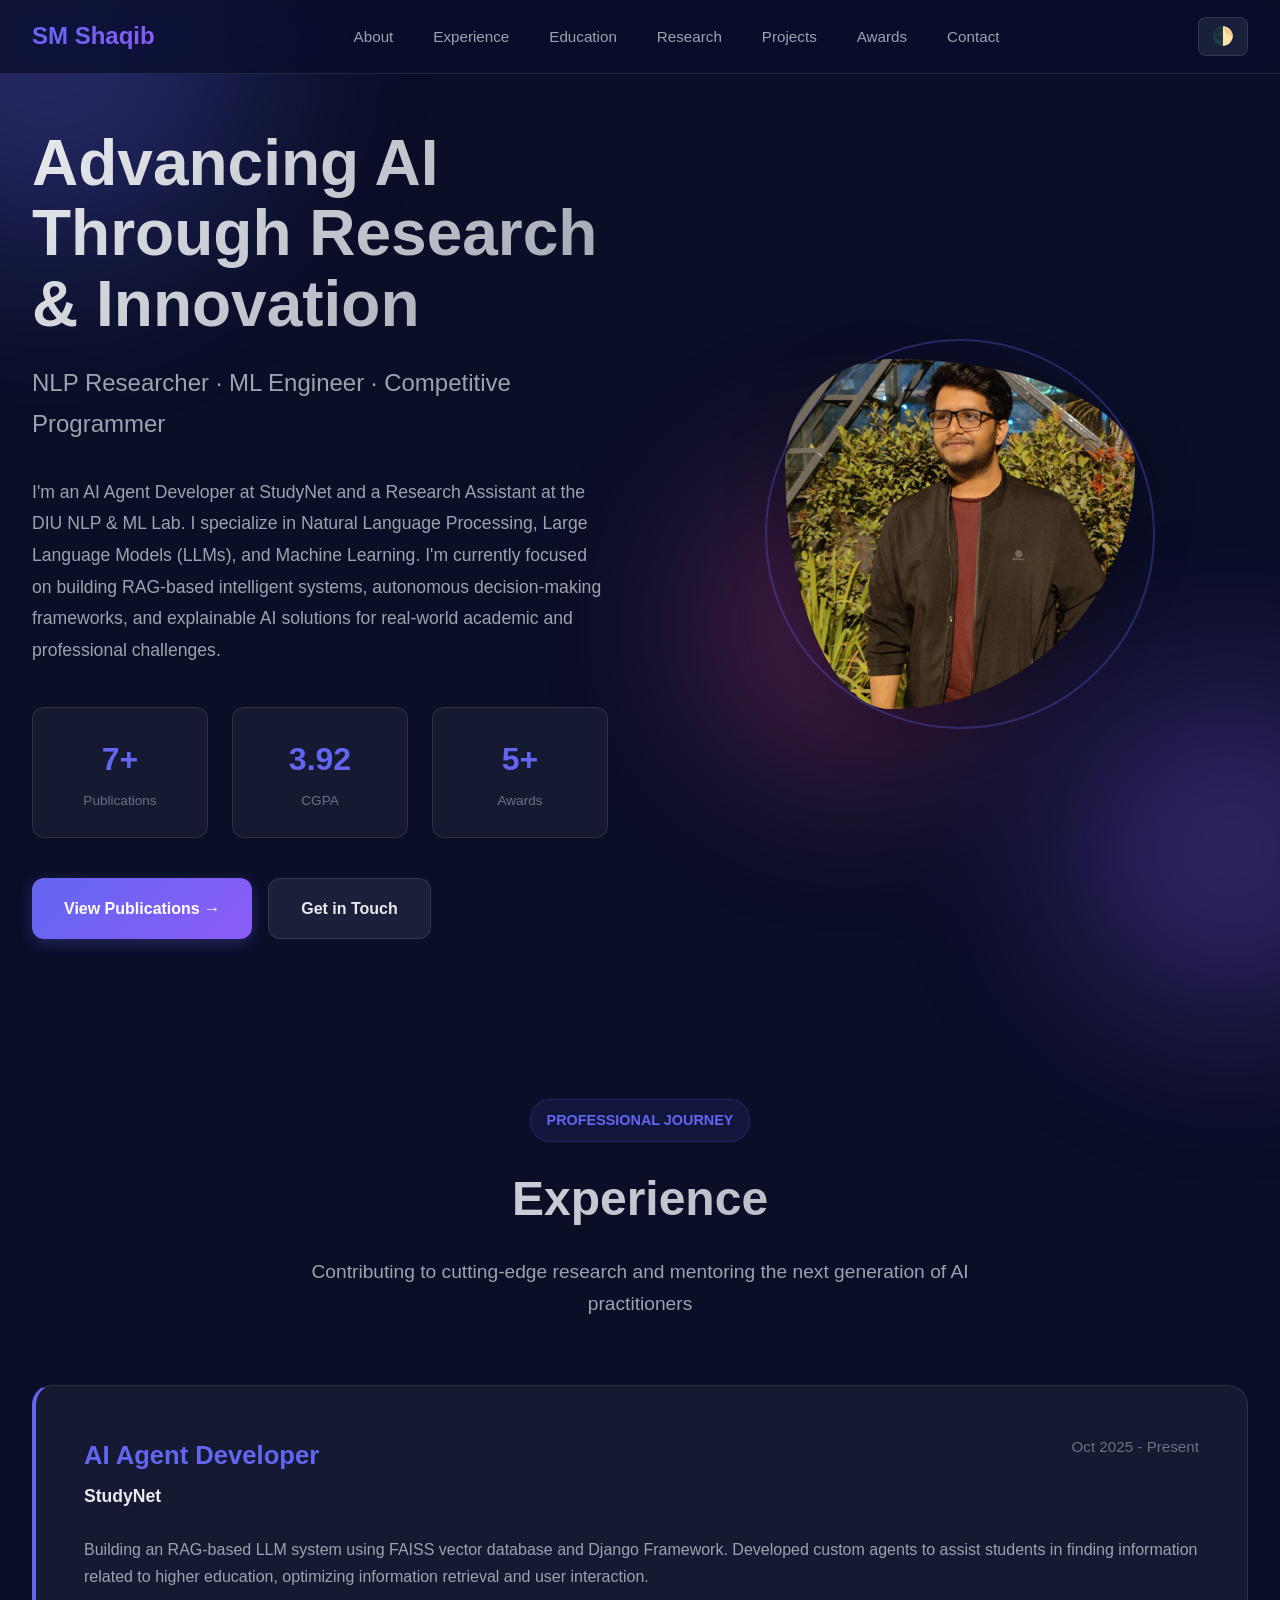
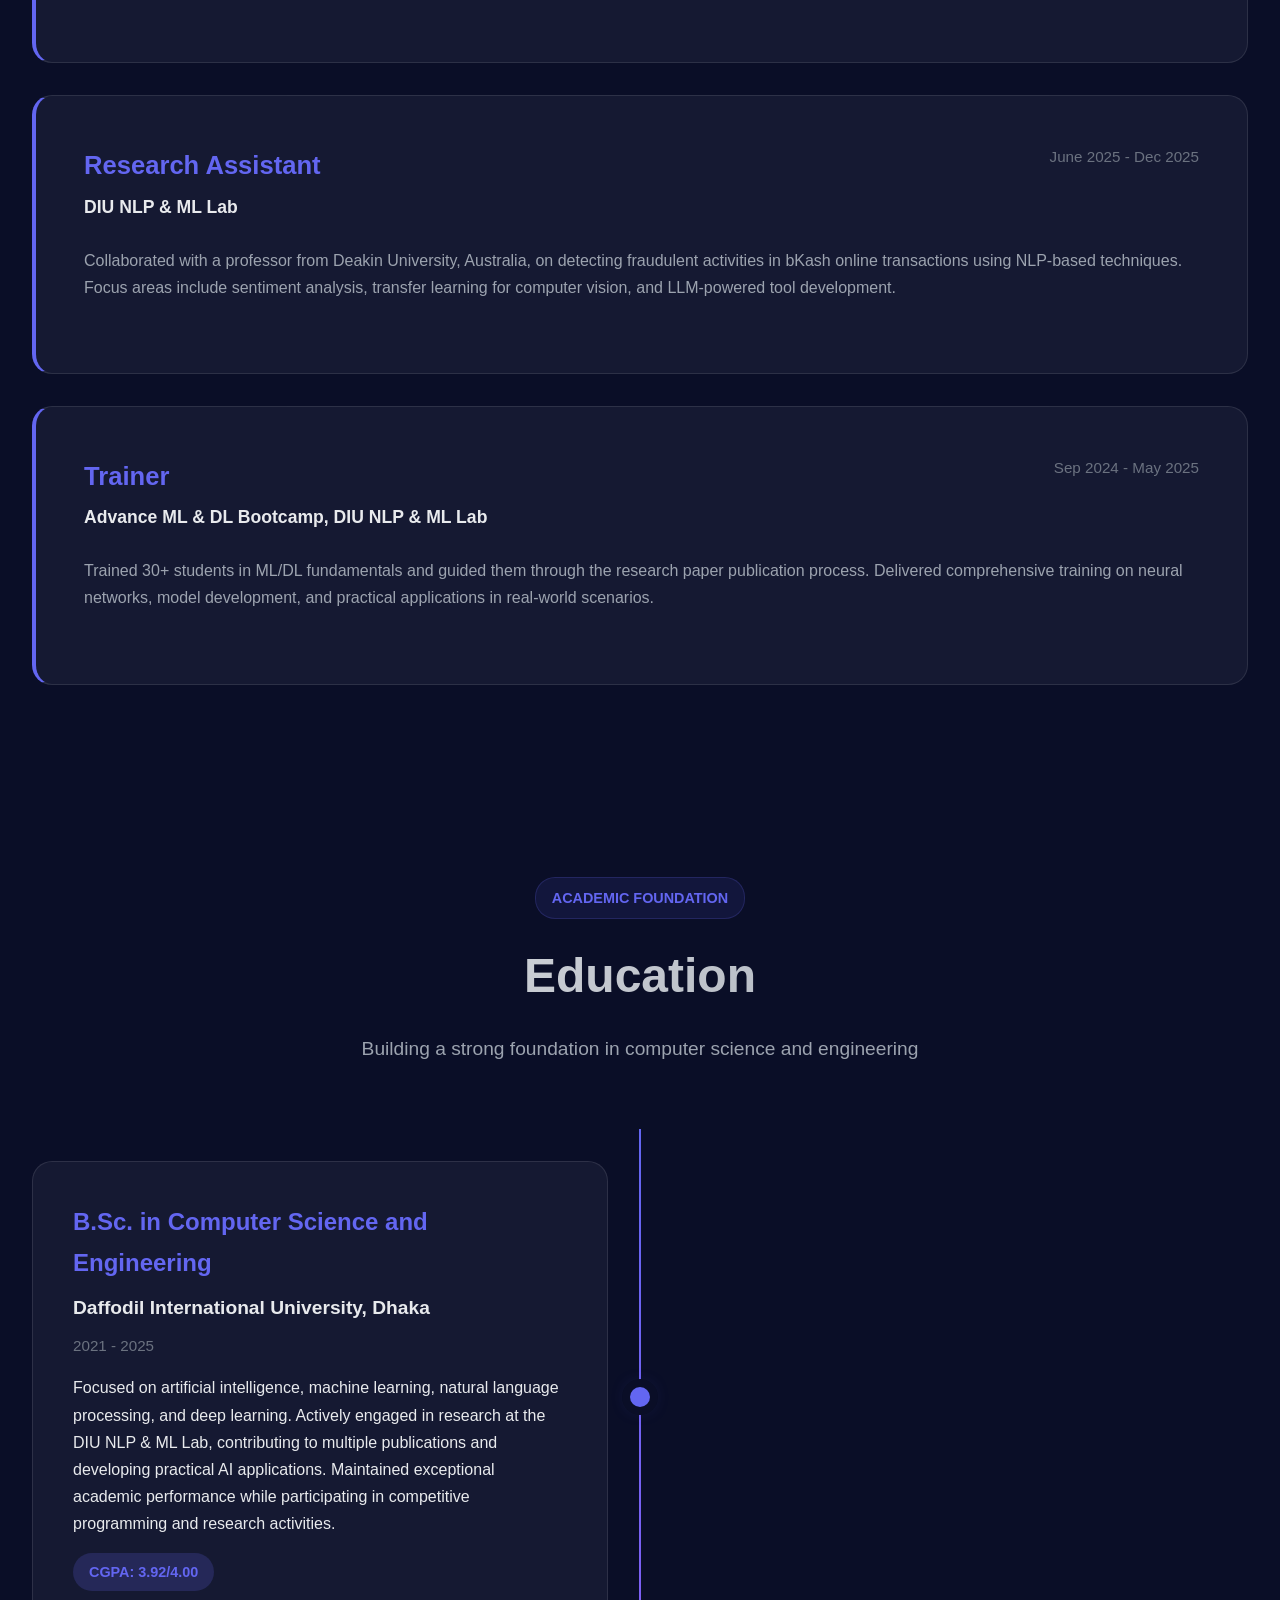
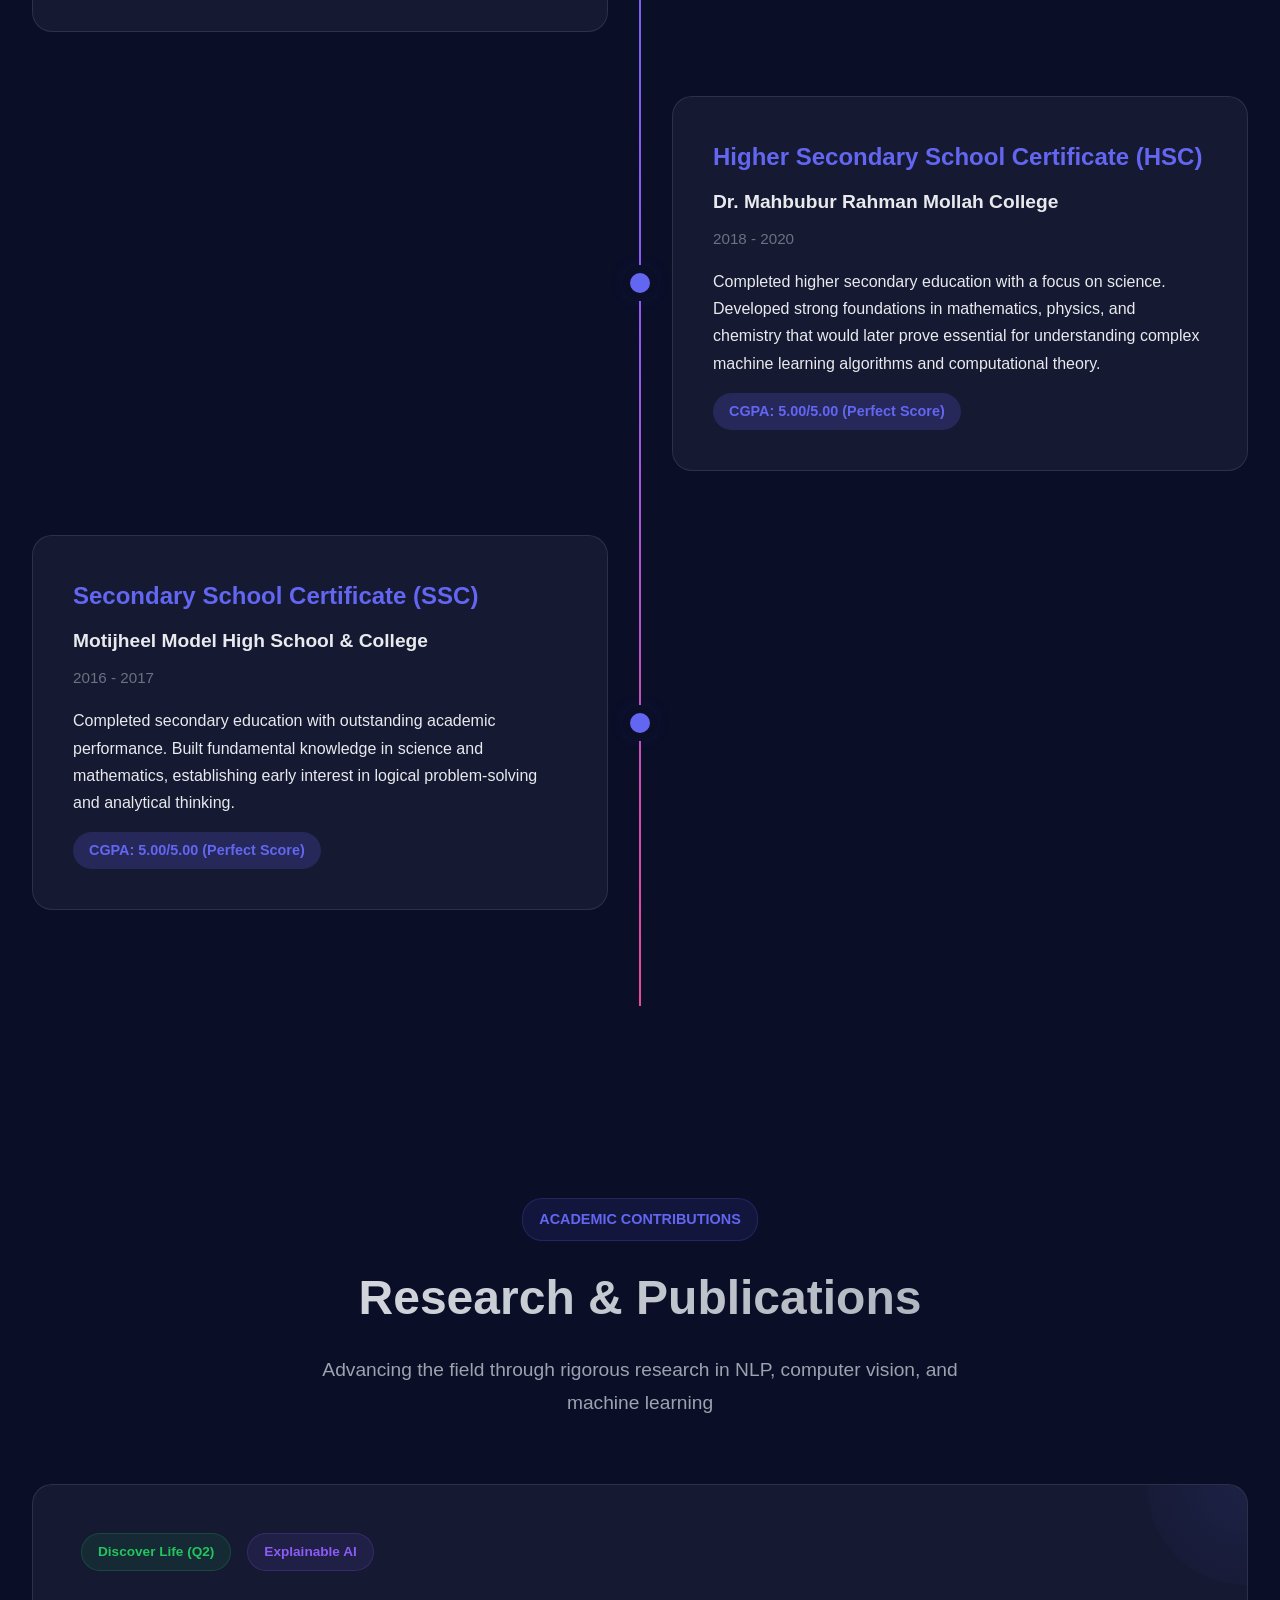
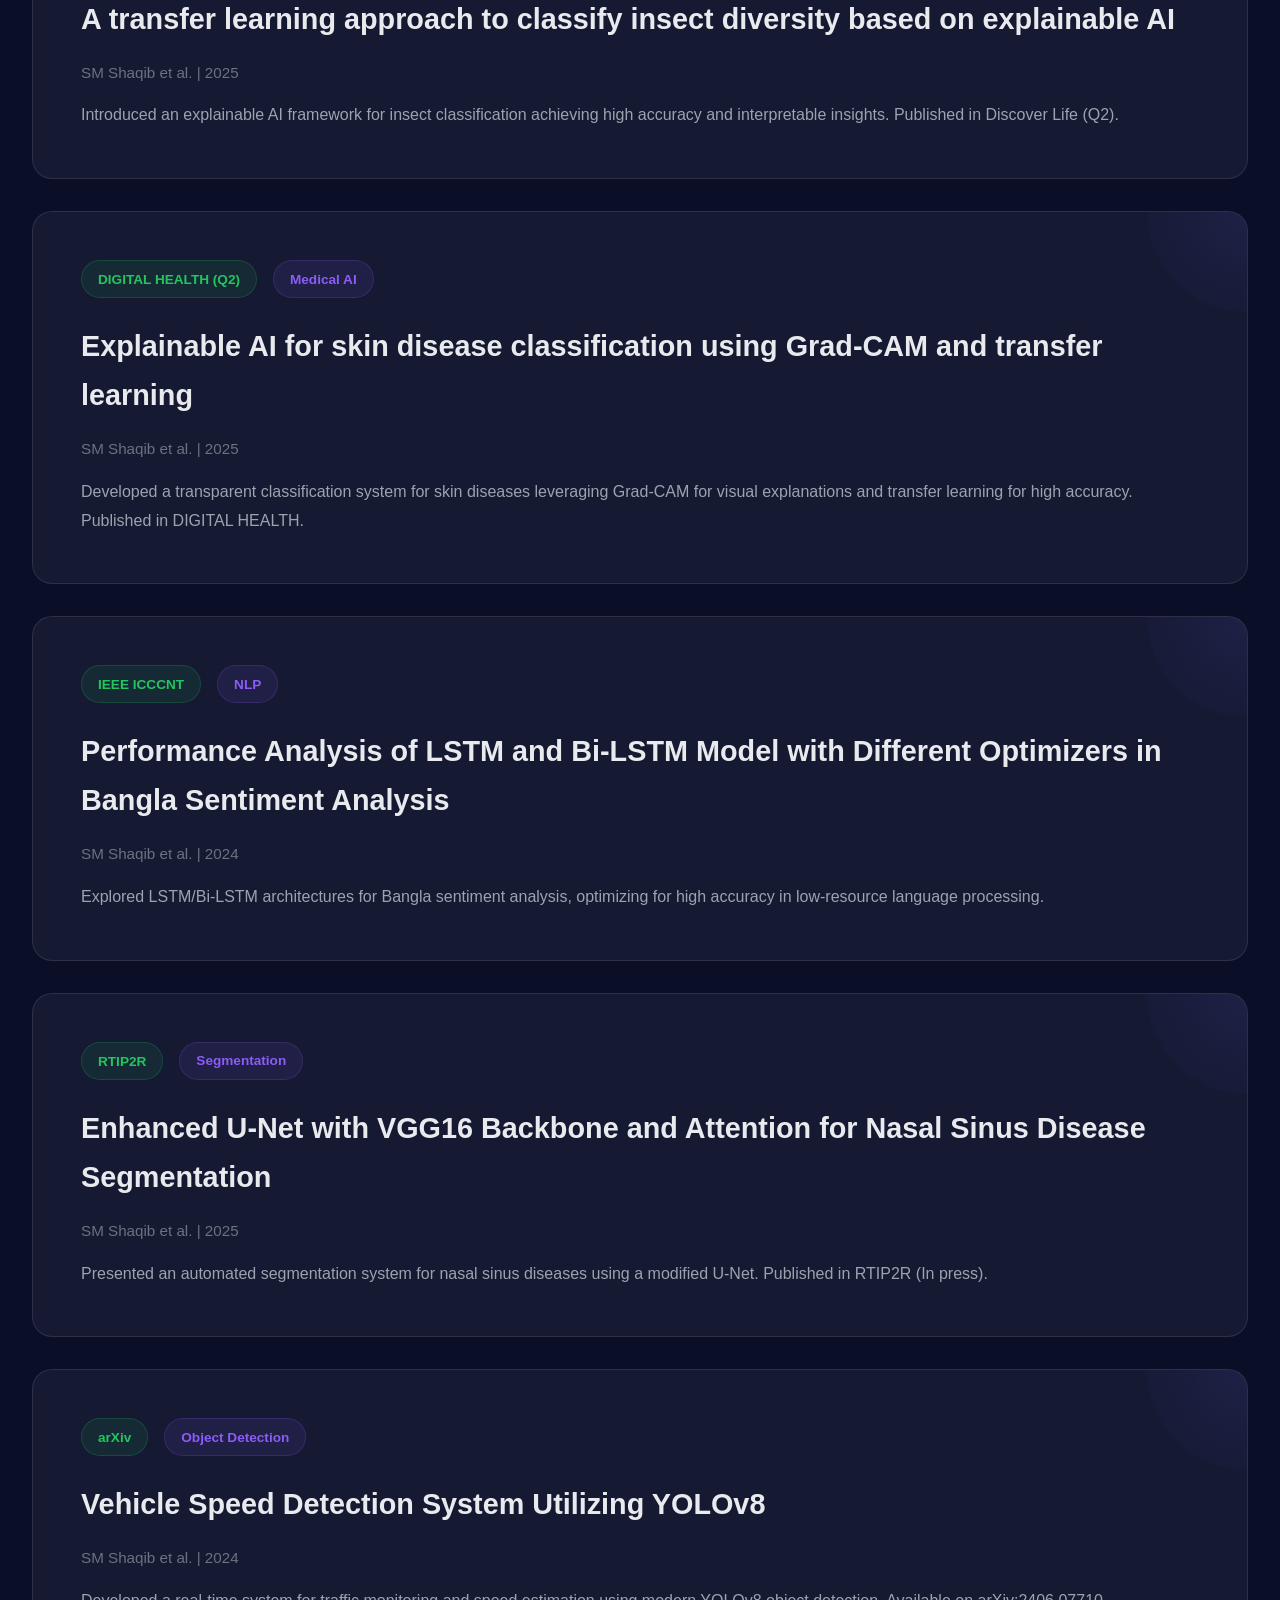
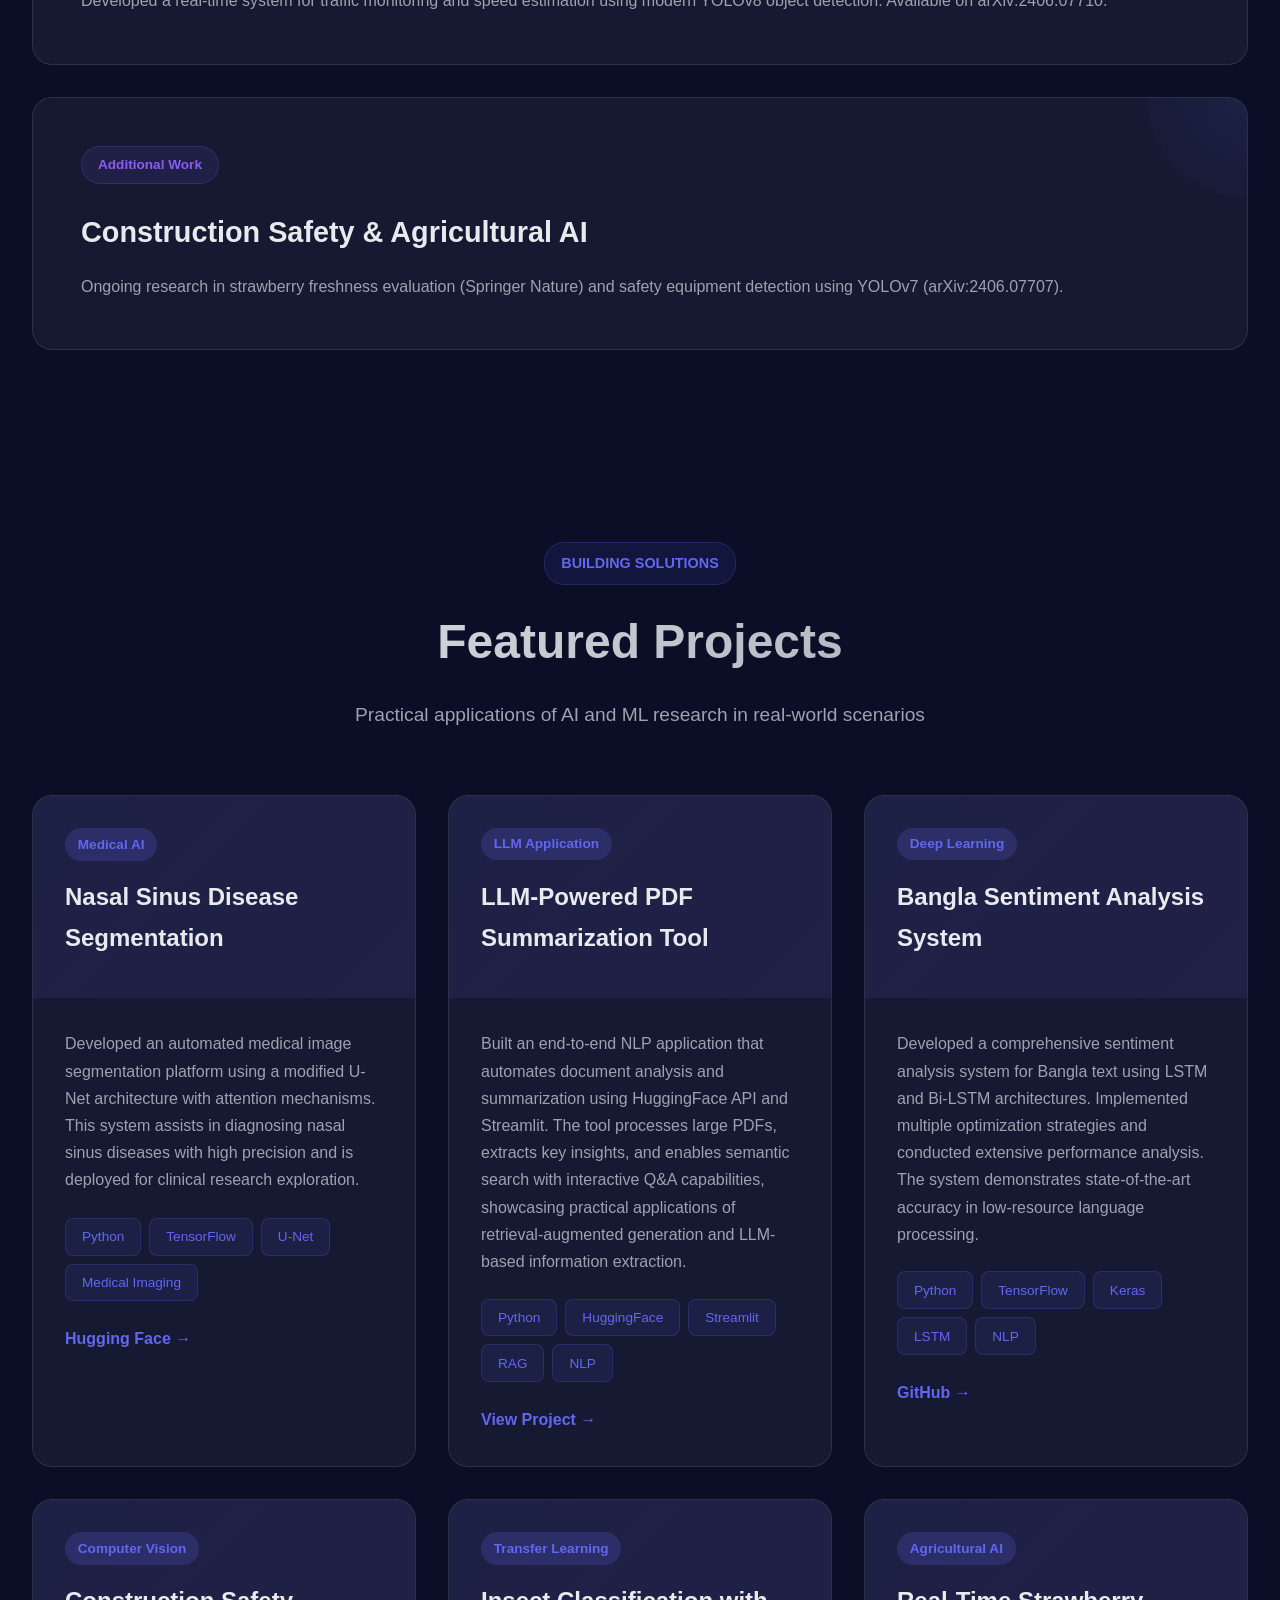
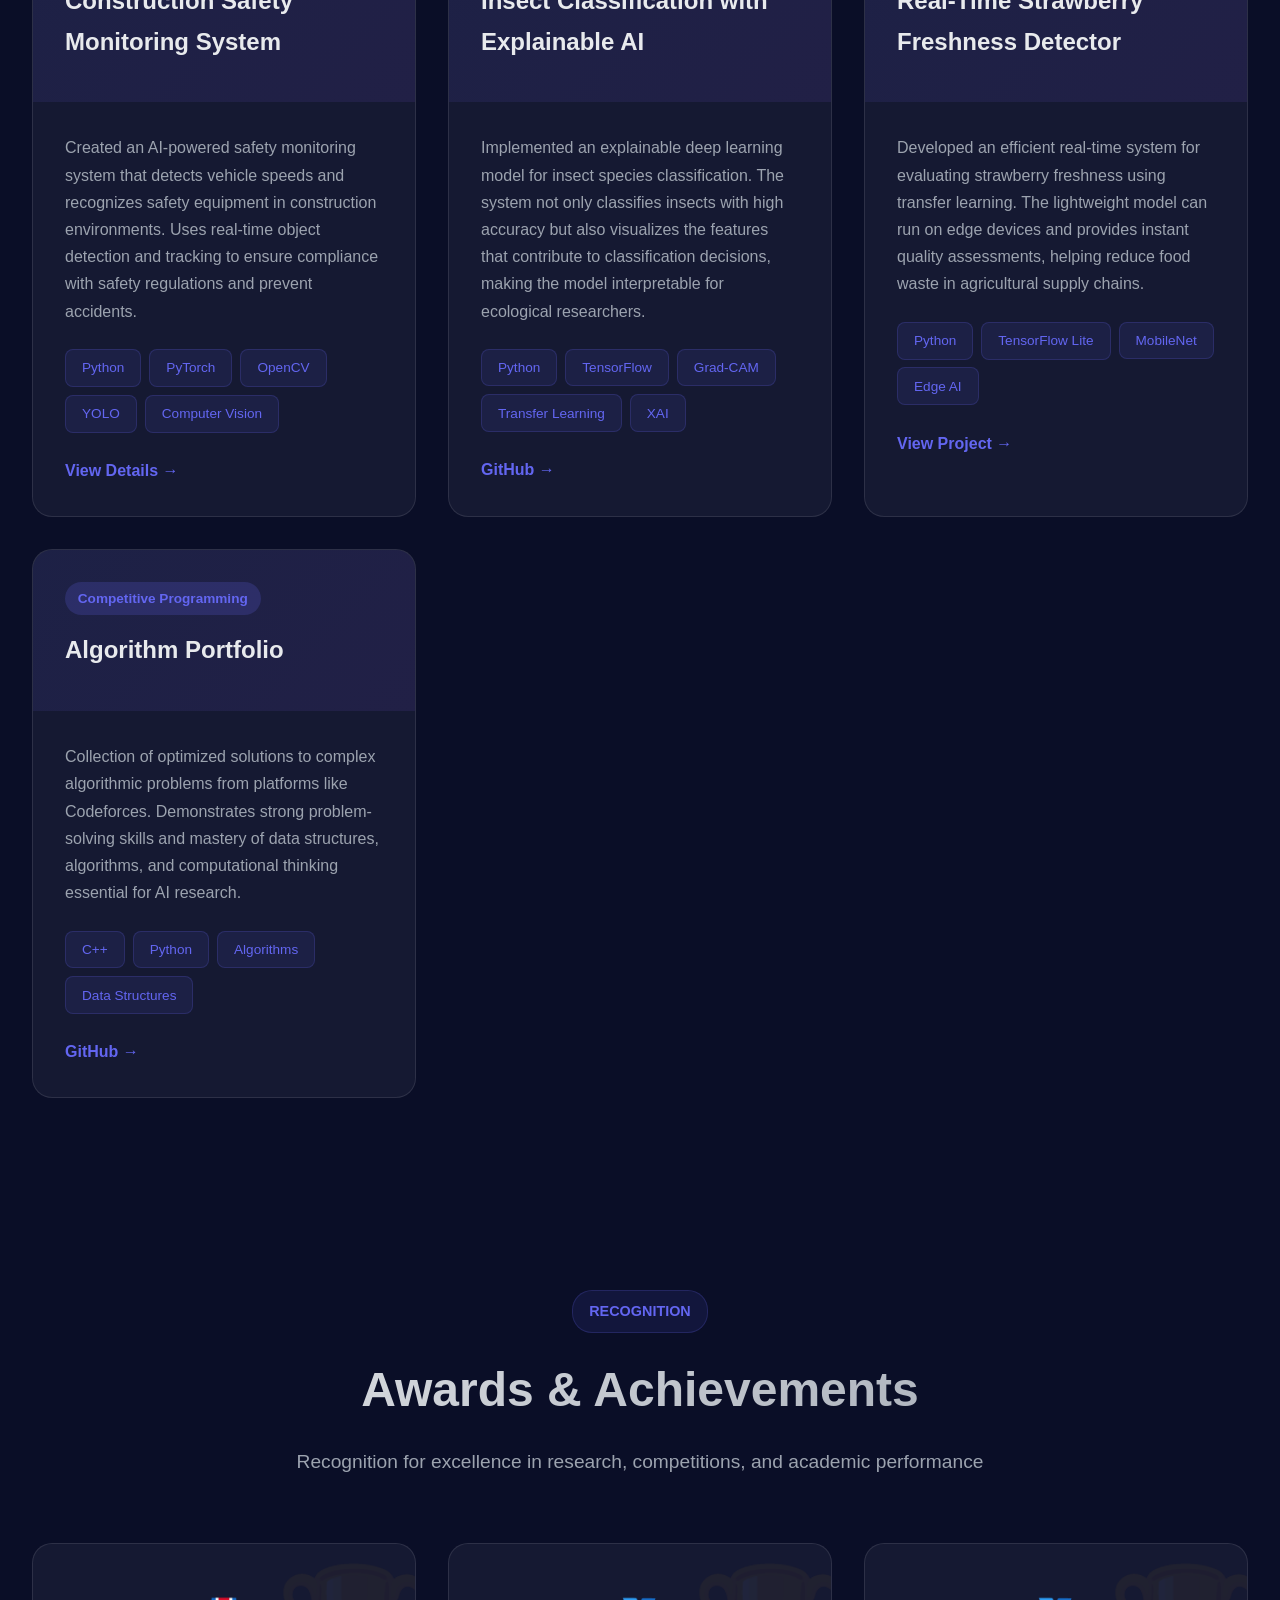
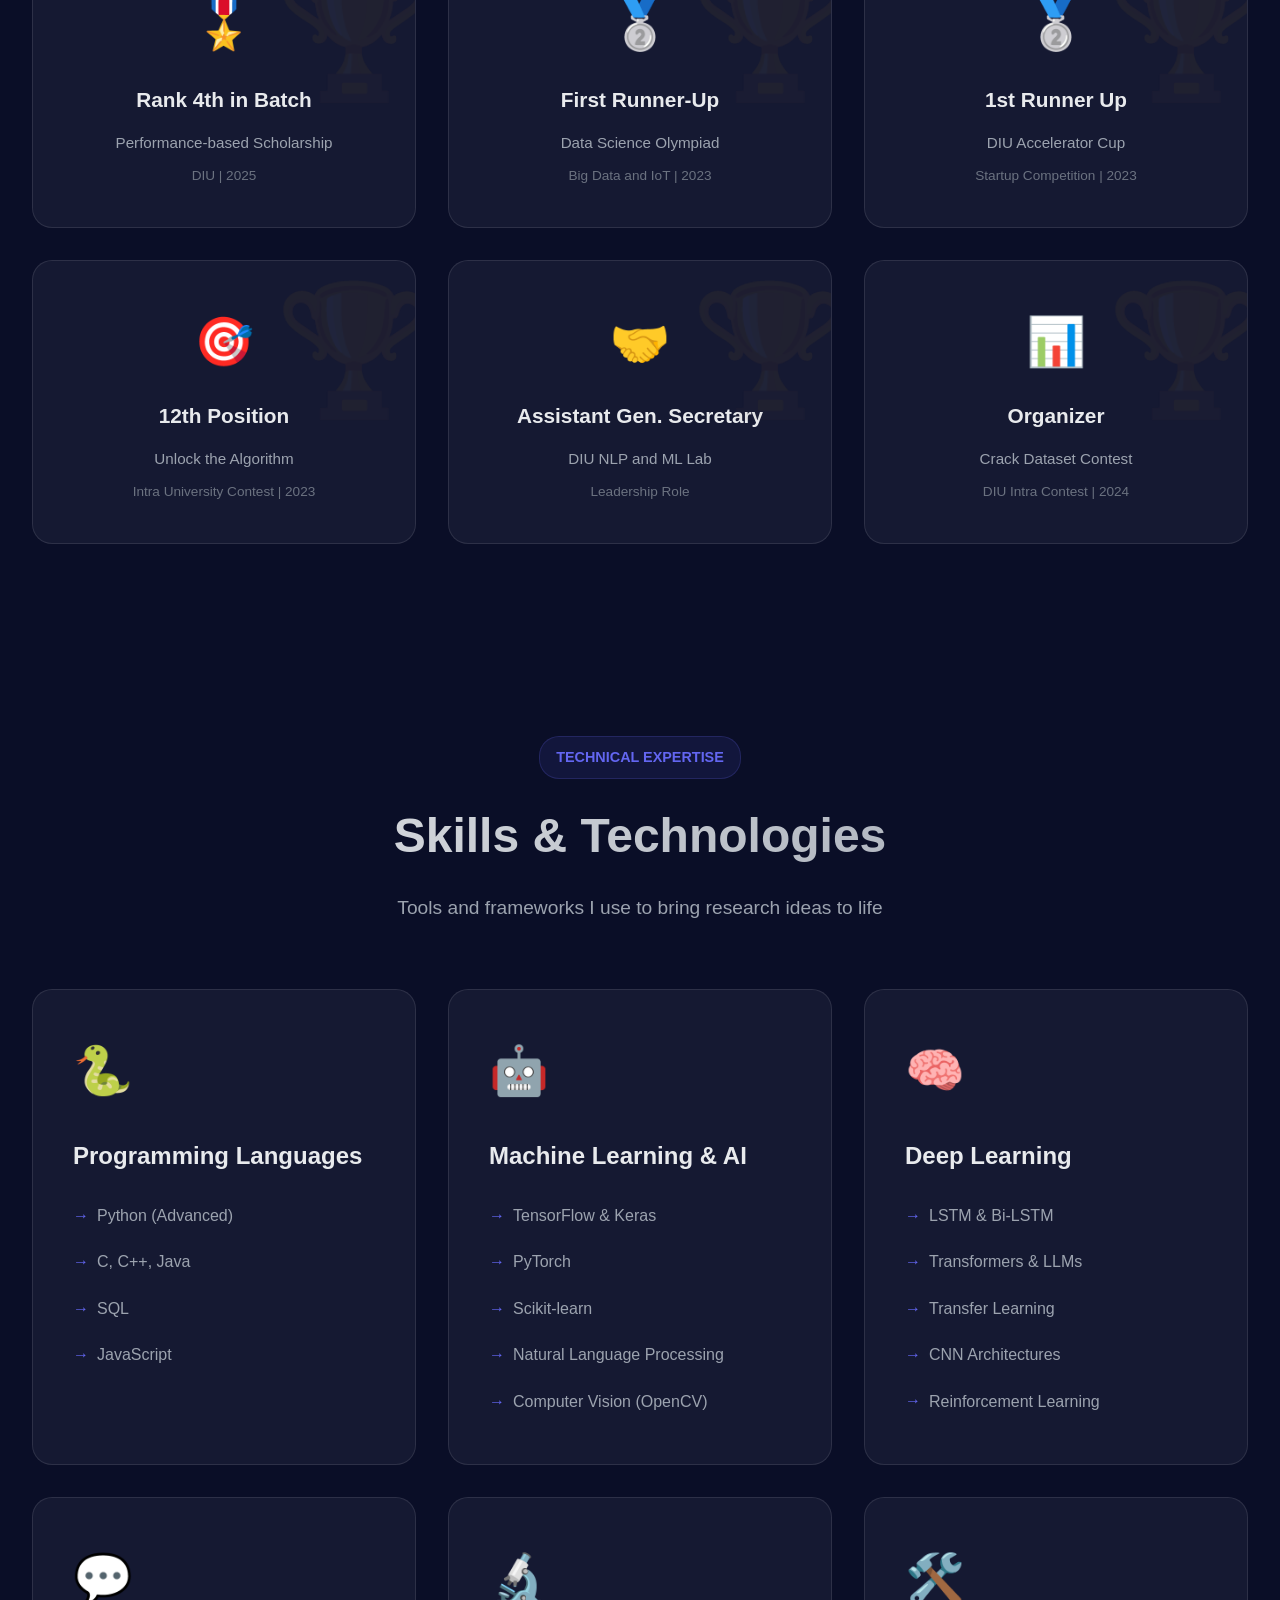
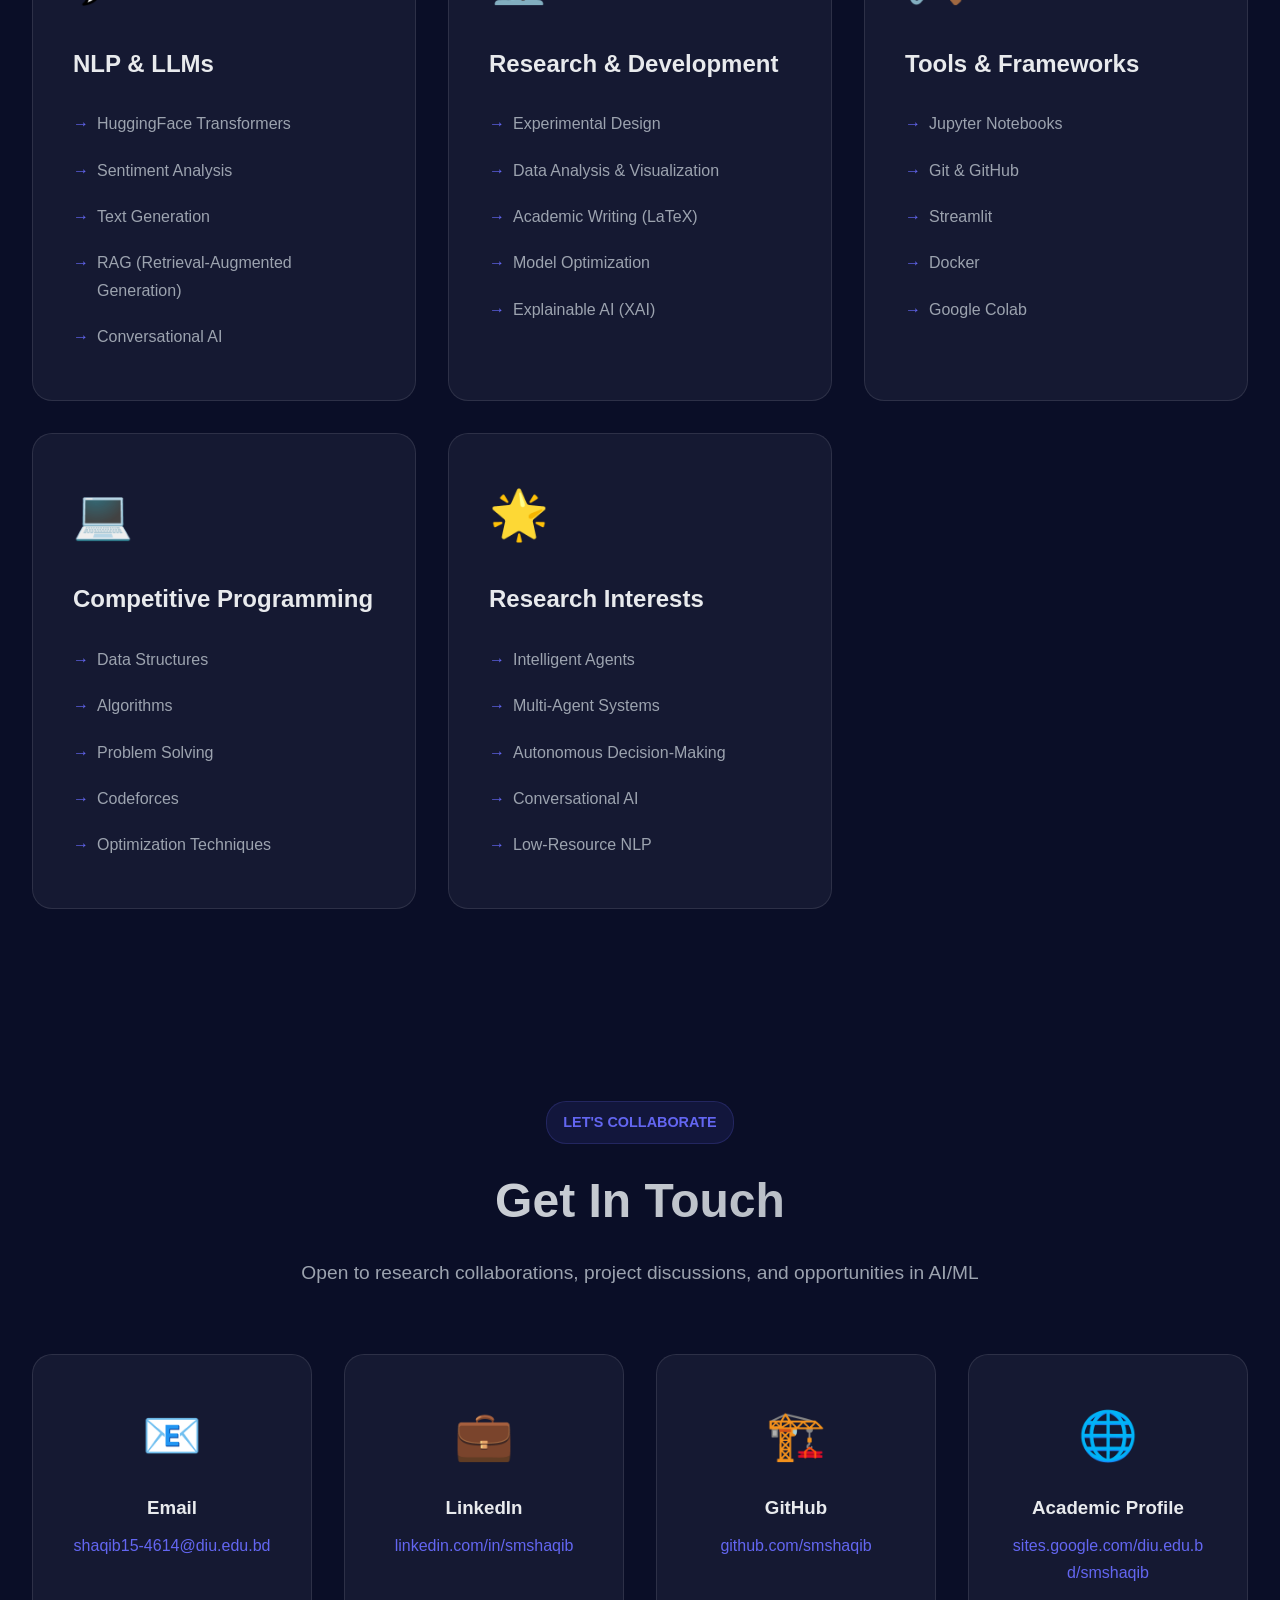
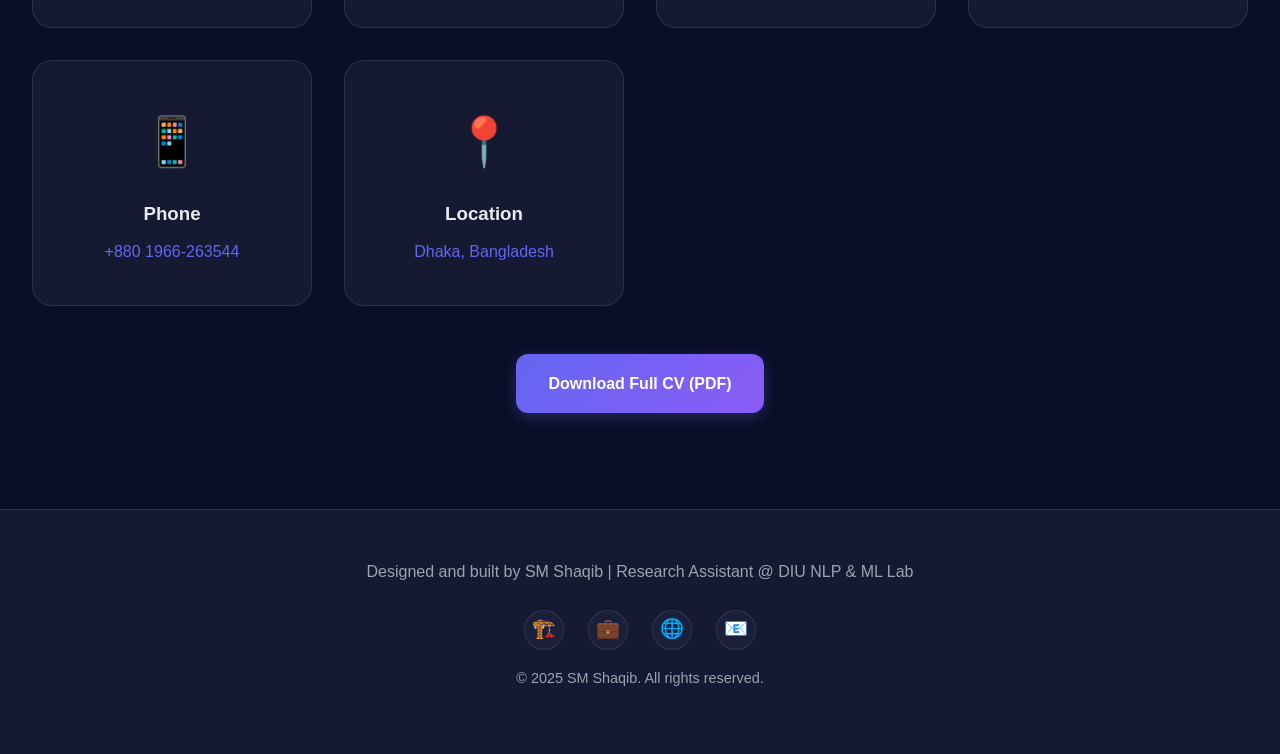
==== commit 6dabff54: "Full update of portfolio with latest CV information (Experience, Research, Projects, Awards)" ====
--- a/index.html
+++ b/index.html
@@ -43,15 +43,15 @@
                 <h1>Advancing AI Through Research & Innovation</h1>
                 <p class="subtitle">NLP Researcher · ML Engineer · Competitive Programmer</p>
                 <p class="bio">
-                    I'm a dedicated researcher at the DIU NLP & ML Lab, specializing in natural language processing,
-                    large language models, and machine learning. My work focuses on sentiment analysis, computer vision,
-                    and building intelligent systems that solve real-world problems. I'm passionate about autonomous
-                    decision-making, reinforcement learning, and conversational AI frameworks powered by LLMs.
+                    I'm an AI Agent Developer at StudyNet and a Research Assistant at the DIU NLP & ML Lab.
+                    I specialize in Natural Language Processing, Large Language Models (LLMs), and Machine Learning.
+                    I'm currently focused on building RAG-based intelligent systems, autonomous decision-making
+                    frameworks, and explainable AI solutions for real-world academic and professional challenges.
                 </p>
 
                 <div class="stats-grid">
                     <div class="stat-card">
-                        <span class="stat-number">4+</span>
+                        <span class="stat-number">7+</span>
                         <span class="stat-label">Publications</span>
                     </div>
                     <div class="stat-card">
@@ -97,37 +97,51 @@
                 <div class="experience-card fade-in">
                     <div class="experience-header">
                         <div class="experience-title">
-                            <h3>Research Assistant</h3>
-                            <p class="experience-org">DIU NLP & ML Lab</p>
+                            <h3>AI Agent Developer</h3>
+                            <p class="experience-org">StudyNet</p>
                         </div>
                         <div class="experience-period">
-                            June 2025 - Present
+                            Oct 2025 - Present
                         </div>
                     </div>
                     <p class="project-description">
-                        Conducting research in natural language processing, large language models, and machine learning.
-                        Focus areas include sentiment analysis using LSTM and Bi-LSTM models, transfer learning for
-                        computer vision applications, and developing LLM-powered tools for document analysis and
-                        summarization.
+                        Building an RAG-based LLM system using FAISS vector database and Django Framework.
+                        Developed custom agents to assist students in finding information related to higher education,
+                        optimizing information retrieval and user interaction.
                     </p>
                 </div>
 
                 <div class="experience-card fade-in">
                     <div class="experience-header">
                         <div class="experience-title">
-                            <h3>AI & ML Bootcamp Trainer</h3>
+                            <h3>Research Assistant</h3>
                             <p class="experience-org">DIU NLP & ML Lab</p>
+                        </div>
+                        <div class="experience-period">
+                            June 2025 - Dec 2025
+                        </div>
+                    </div>
+                    <p class="project-description">
+                        Collaborated with a professor from Deakin University, Australia, on detecting fraudulent
+                        activities in bKash online transactions using NLP-based techniques. Focus areas include
+                        sentiment analysis, transfer learning for computer vision, and LLM-powered tool development.
+                    </p>
+                </div>
+
+                <div class="experience-card fade-in">
+                    <div class="experience-header">
+                        <div class="experience-title">
+                            <h3>Trainer</h3>
+                            <p class="experience-org">Advance ML & DL Bootcamp, DIU NLP & ML Lab</p>
                         </div>
                         <div class="experience-period">
                             Sep 2024 - May 2025
                         </div>
                     </div>
                     <p class="project-description">
-                        Designed and delivered comprehensive training programs on artificial intelligence and machine
-                        learning
-                        fundamentals. Mentored students in deep learning frameworks, model development, and practical
-                        applications of AI in real-world scenarios. Helped students build strong foundations in Python,
-                        TensorFlow, and PyTorch.
+                        Trained 30+ students in ML/DL fundamentals and guided them through the research paper
+                        publication process. Delivered comprehensive training on neural networks, model development,
+                        and practical applications in real-world scenarios.
                     </p>
                 </div>
             </div>
@@ -212,77 +226,78 @@
             <div class="research-grid">
                 <div class="research-card fade-in">
                     <div class="research-meta">
-                        <span class="research-badge published">Published 2024</span>
-                        <span class="research-badge">NLP</span>
-                    </div>
-                    <h3>Performance Analysis of LSTM and Bi-LSTM Models with Different Optimizers in Bangla Sentiment
-                        Analysis</h3>
-                    <p class="research-authors">
-                        SM Shaqib et al. | 2024
-                    </p>
+                        <span class="research-badge published">Discover Life (Q2)</span>
+                        <span class="research-badge">Explainable AI</span>
+                    </div>
+                    <h3>A transfer learning approach to classify insect diversity based on explainable AI</h3>
+                    <p class="research-authors">SM Shaqib et al. | 2025</p>
                     <p class="research-description">
-                        This research explores the effectiveness of LSTM and Bi-LSTM architectures for sentiment
-                        analysis
-                        in Bangla language text. We conducted comprehensive experiments with various optimization
-                        algorithms
-                        to identify the best-performing configurations. Our findings provide valuable insights for
-                        low-resource language processing and demonstrate significant improvements in sentiment
-                        classification
-                        accuracy through careful optimizer selection and hyperparameter tuning.
+                        Introduced an explainable AI framework for insect classification achieving high accuracy and
+                        interpretable insights. Published in Discover Life (Q2).
                     </p>
                 </div>
 
                 <div class="research-card fade-in">
                     <div class="research-meta">
-                        <span class="research-badge published">Published 2025</span>
-                        <span class="research-badge">Computer Vision</span>
-                    </div>
-                    <h3>Transfer Learning Techniques for Efficient Deep Neural Networks in Real-Time Strawberry
-                        Freshness Evaluation</h3>
-                    <p class="research-authors">
-                        SM Shaqib et al. | 2025
-                    </p>
+                        <span class="research-badge published">DIGITAL HEALTH (Q2)</span>
+                        <span class="research-badge">Medical AI</span>
+                    </div>
+                    <h3>Explainable AI for skin disease classification using Grad-CAM and transfer learning</h3>
+                    <p class="research-authors">SM Shaqib et al. | 2025</p>
                     <p class="research-description">
-                        We present a novel approach to real-time agricultural quality assessment using transfer learning
-                        techniques. By leveraging pre-trained deep neural networks and fine-tuning them for strawberry
-                        freshness detection, we achieved high accuracy with significantly reduced training time and
-                        computational resources. This work has practical implications for automated quality control in
-                        food processing industries and supply chain management.
+                        Developed a transparent classification system for skin diseases leveraging Grad-CAM for
+                        visual explanations and transfer learning for high accuracy. Published in DIGITAL HEALTH.
                     </p>
                 </div>
 
                 <div class="research-card fade-in">
                     <div class="research-meta">
-                        <span class="research-badge published">Published 2025</span>
-                        <span class="research-badge">Explainable AI</span>
-                    </div>
-                    <h3>A Transfer Learning Approach to Classify Insect Diversity Based on Explainable AI</h3>
-                    <p class="research-authors">
-                        SM Shaqib et al. | 2025
-                    </p>
+                        <span class="research-badge published">IEEE ICCCNT</span>
+                        <span class="research-badge">NLP</span>
+                    </div>
+                    <h3>Performance Analysis of LSTM and Bi-LSTM Model with Different Optimizers in Bangla Sentiment
+                        Analysis</h3>
+                    <p class="research-authors">SM Shaqib et al. | 2024</p>
                     <p class="research-description">
-                        This paper introduces an explainable AI framework for insect classification that not only
-                        achieves
-                        high accuracy but also provides interpretable insights into model decision-making. Using
-                        transfer
-                        learning with attention mechanisms and visualization techniques, we enable researchers to
-                        understand
-                        which visual features drive classification decisions. This work contributes to biodiversity
-                        monitoring and ecological research by making AI models more transparent and trustworthy.
+                        Explored LSTM/Bi-LSTM architectures for Bangla sentiment analysis, optimizing for high
+                        accuracy in low-resource language processing.
                     </p>
                 </div>
 
                 <div class="research-card fade-in">
                     <div class="research-meta">
-                        <span class="research-badge">Additional Publications</span>
-                    </div>
-                    <h3>Other Research Contributions</h3>
+                        <span class="research-badge published">RTIP2R</span>
+                        <span class="research-badge">Segmentation</span>
+                    </div>
+                    <h3>Enhanced U-Net with VGG16 Backbone and Attention for Nasal Sinus Disease Segmentation</h3>
+                    <p class="research-authors">SM Shaqib et al. | 2025</p>
                     <p class="research-description">
-                        Multiple ongoing research projects in areas including vehicle speed detection and safety
-                        equipment
-                        recognition for construction sites, multi-agent systems, and conversational AI frameworks.
-                        These works explore the intersection of computer vision, reinforcement learning, and practical
-                        safety applications in industrial environments.
+                        Presented an automated segmentation system for nasal sinus diseases using a modified U-Net.
+                        Published in RTIP2R (In press).
+                    </p>
+                </div>
+
+                <div class="research-card fade-in">
+                    <div class="research-meta">
+                        <span class="research-badge published">arXiv</span>
+                        <span class="research-badge">Object Detection</span>
+                    </div>
+                    <h3>Vehicle Speed Detection System Utilizing YOLOv8</h3>
+                    <p class="research-authors">SM Shaqib et al. | 2024</p>
+                    <p class="research-description">
+                        Developed a real-time system for traffic monitoring and speed estimation using modern YOLOv8
+                        object detection. Available on arXiv:2406.07710.
+                    </p>
+                </div>
+
+                <div class="research-card fade-in">
+                    <div class="research-meta">
+                        <span class="research-badge">Additional Work</span>
+                    </div>
+                    <h3>Construction Safety & Agricultural AI</h3>
+                    <p class="research-description">
+                        Ongoing research in strawberry freshness evaluation (Springer Nature) and safety equipment
+                        detection using YOLOv7 (arXiv:2406.07707).
                     </p>
                 </div>
             </div>
@@ -303,6 +318,31 @@
             <div class="projects-grid">
                 <div class="project-card fade-in">
                     <div class="project-header">
+                        <span class="project-type">Medical AI</span>
+                        <h3>Nasal Sinus Disease Segmentation</h3>
+                    </div>
+                    <div class="project-body">
+                        <p class="project-description">
+                            Developed an automated medical image segmentation platform using a modified U-Net
+                            architecture with attention mechanisms. This system assists in diagnosing nasal sinus
+                            diseases with high precision and is deployed for clinical research exploration.
+                        </p>
+                        <div class="tech-stack">
+                            <span class="tech-tag">Python</span>
+                            <span class="tech-tag">TensorFlow</span>
+                            <span class="tech-tag">U-Net</span>
+                            <span class="tech-tag">Medical Imaging</span>
+                        </div>
+                        <div class="project-links">
+                            <a href="https://huggingface.co/spaces/smshaqib" class="project-link" target="_blank">
+                                Hugging Face →
+                            </a>
+                        </div>
+                    </div>
+                </div>
+
+                <div class="project-card fade-in">
+                    <div class="project-header">
                         <span class="project-type">LLM Application</span>
                         <h3>LLM-Powered PDF Summarization Tool</h3>
                     </div>
@@ -477,45 +517,45 @@
 
             <div class="awards-grid">
                 <div class="award-card fade-in">
+                    <div class="award-icon">🎖️</div>
+                    <h3>Rank 4th in Batch</h3>
+                    <p class="award-event">Performance-based Scholarship</p>
+                    <p class="award-year">DIU | 2025</p>
+                </div>
+
+                <div class="award-card fade-in">
                     <div class="award-icon">🥈</div>
                     <h3>First Runner-Up</h3>
                     <p class="award-event">Data Science Olympiad</p>
-                    <p class="award-year">Hosted by JU & DIU | 2023</p>
-                </div>
-
-                <div class="award-card fade-in">
-                    <div class="award-icon">🏆</div>
-                    <h3>Conference Recognition</h3>
-                    <p class="award-event">2nd International Conference on Big Data and IoT</p>
-                    <p class="award-year">2023</p>
+                    <p class="award-year">Big Data and IoT | 2023</p>
                 </div>
 
                 <div class="award-card fade-in">
                     <div class="award-icon">🥈</div>
                     <h3>1st Runner Up</h3>
-                    <p class="award-event">Intra University Startup Competition</p>
-                    <p class="award-year">DIU Accelerator Cup | 2023</p>
+                    <p class="award-event">DIU Accelerator Cup</p>
+                    <p class="award-year">Startup Competition | 2023</p>
                 </div>
 
                 <div class="award-card fade-in">
                     <div class="award-icon">🎯</div>
                     <h3>12th Position</h3>
-                    <p class="award-event">Intra University Contest</p>
-                    <p class="award-year">Unlock the Algorithm | 2023</p>
+                    <p class="award-event">Unlock the Algorithm</p>
+                    <p class="award-year">Intra University Contest | 2023</p>
                 </div>
 
                 <div class="award-card fade-in">
                     <div class="award-icon">🤝</div>
-                    <h3>Volunteer Organizer</h3>
-                    <p class="award-event">Data Visionary: National Data Analytics Competition</p>
-                    <p class="award-year">2025</p>
+                    <h3>Assistant Gen. Secretary</h3>
+                    <p class="award-event">DIU NLP and ML Lab</p>
+                    <p class="award-year">Leadership Role</p>
                 </div>
 
                 <div class="award-card fade-in">
                     <div class="award-icon">📊</div>
-                    <h3>Contest Organizer</h3>
-                    <p class="award-event">Crack Dataset - DIU Intra University Contest</p>
-                    <p class="award-year">2024</p>
+                    <h3>Organizer</h3>
+                    <p class="award-event">Crack Dataset Contest</p>
+                    <p class="award-year">DIU Intra Contest | 2024</p>
                 </div>
             </div>
         </div>
@@ -539,7 +579,7 @@
                     <h3>Programming Languages</h3>
                     <ul class="skill-list">
                         <li>Python (Advanced)</li>
-                        <li>C++</li>
+                        <li>C, C++, Java</li>
                         <li>SQL</li>
                         <li>JavaScript</li>
                     </ul>
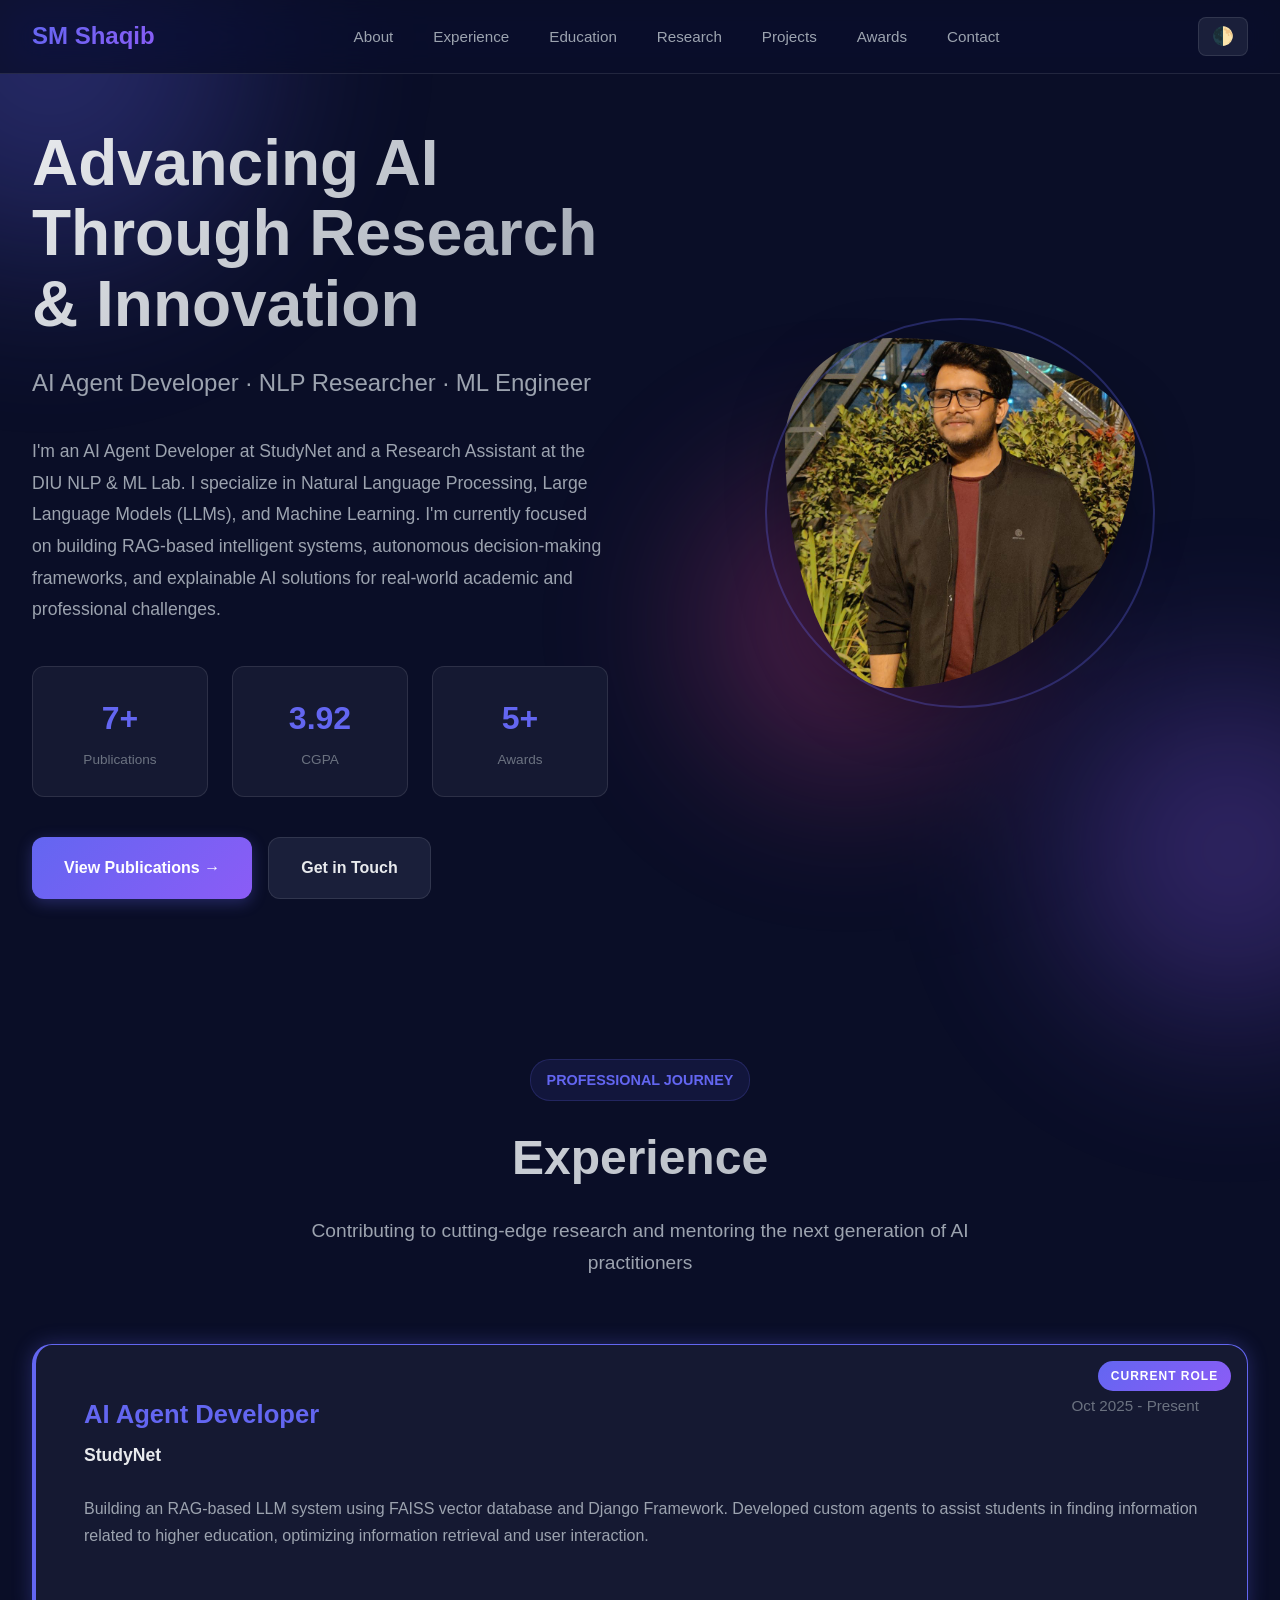
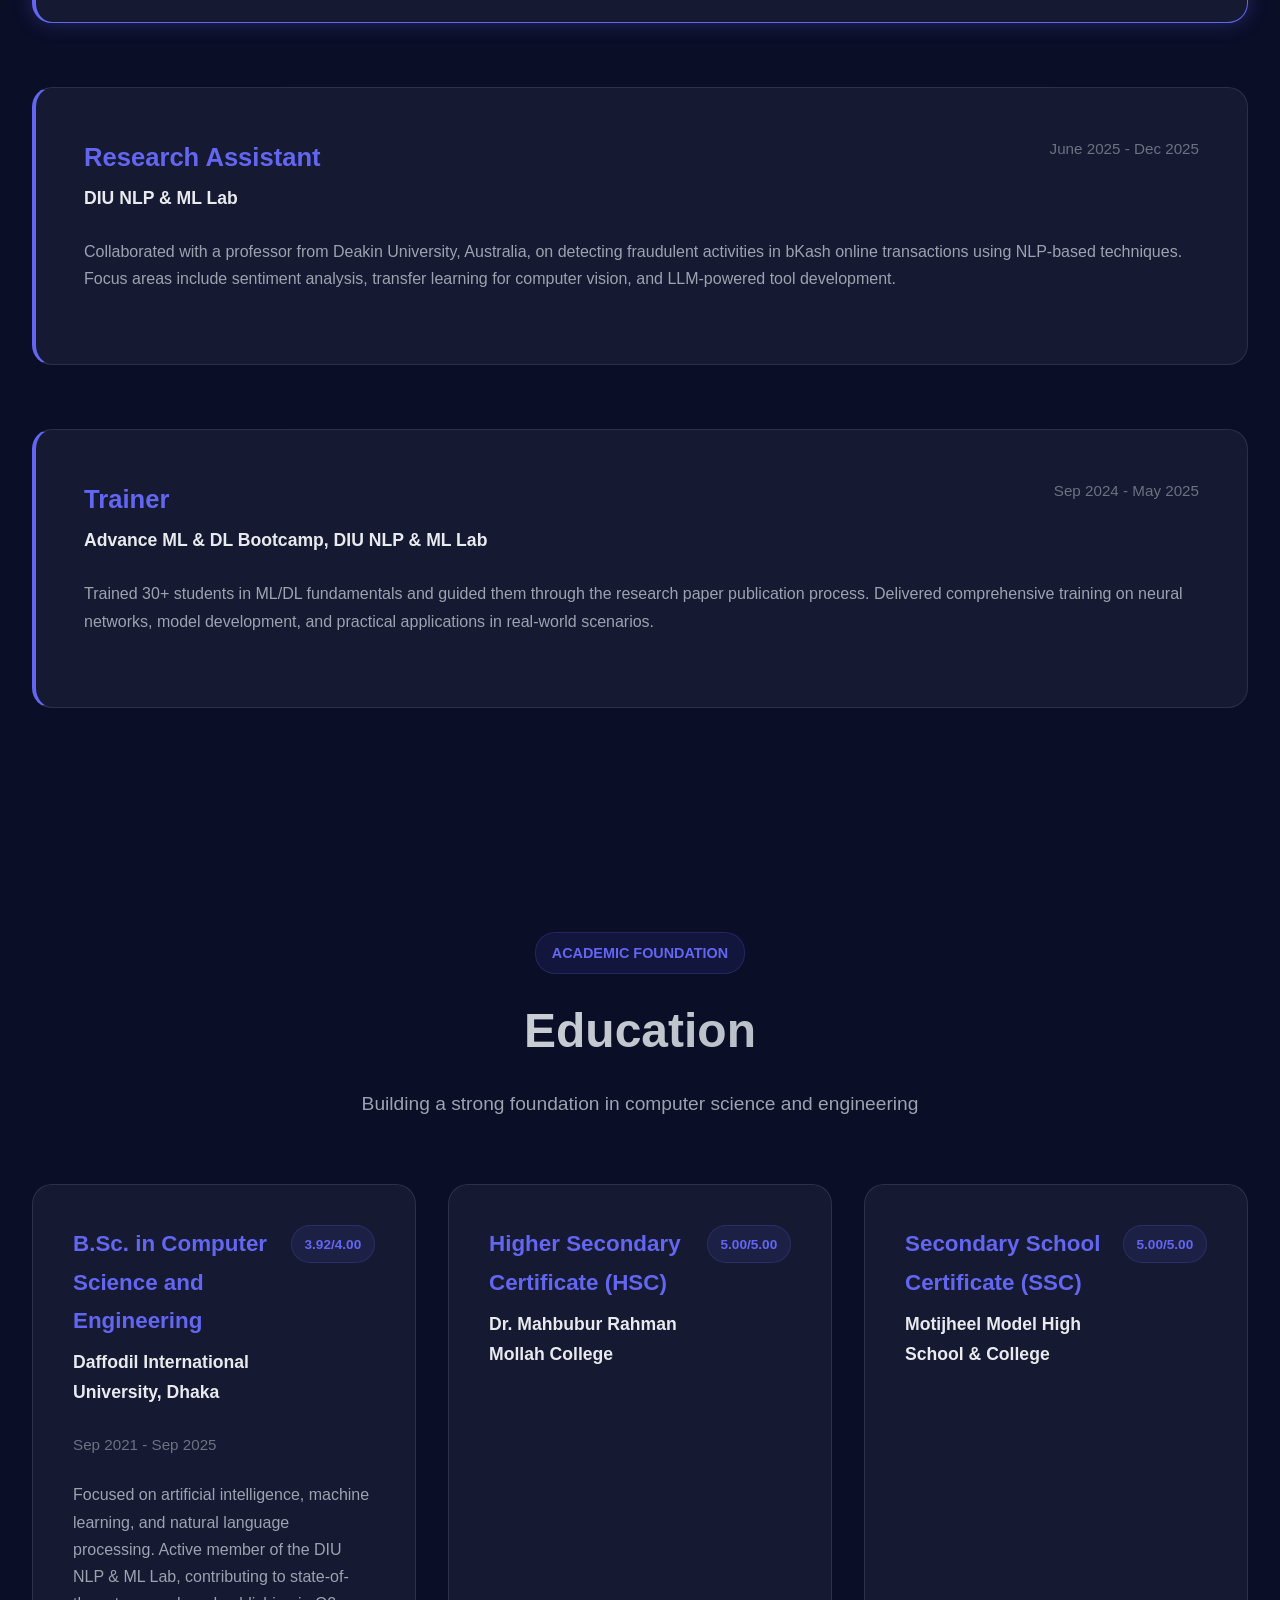
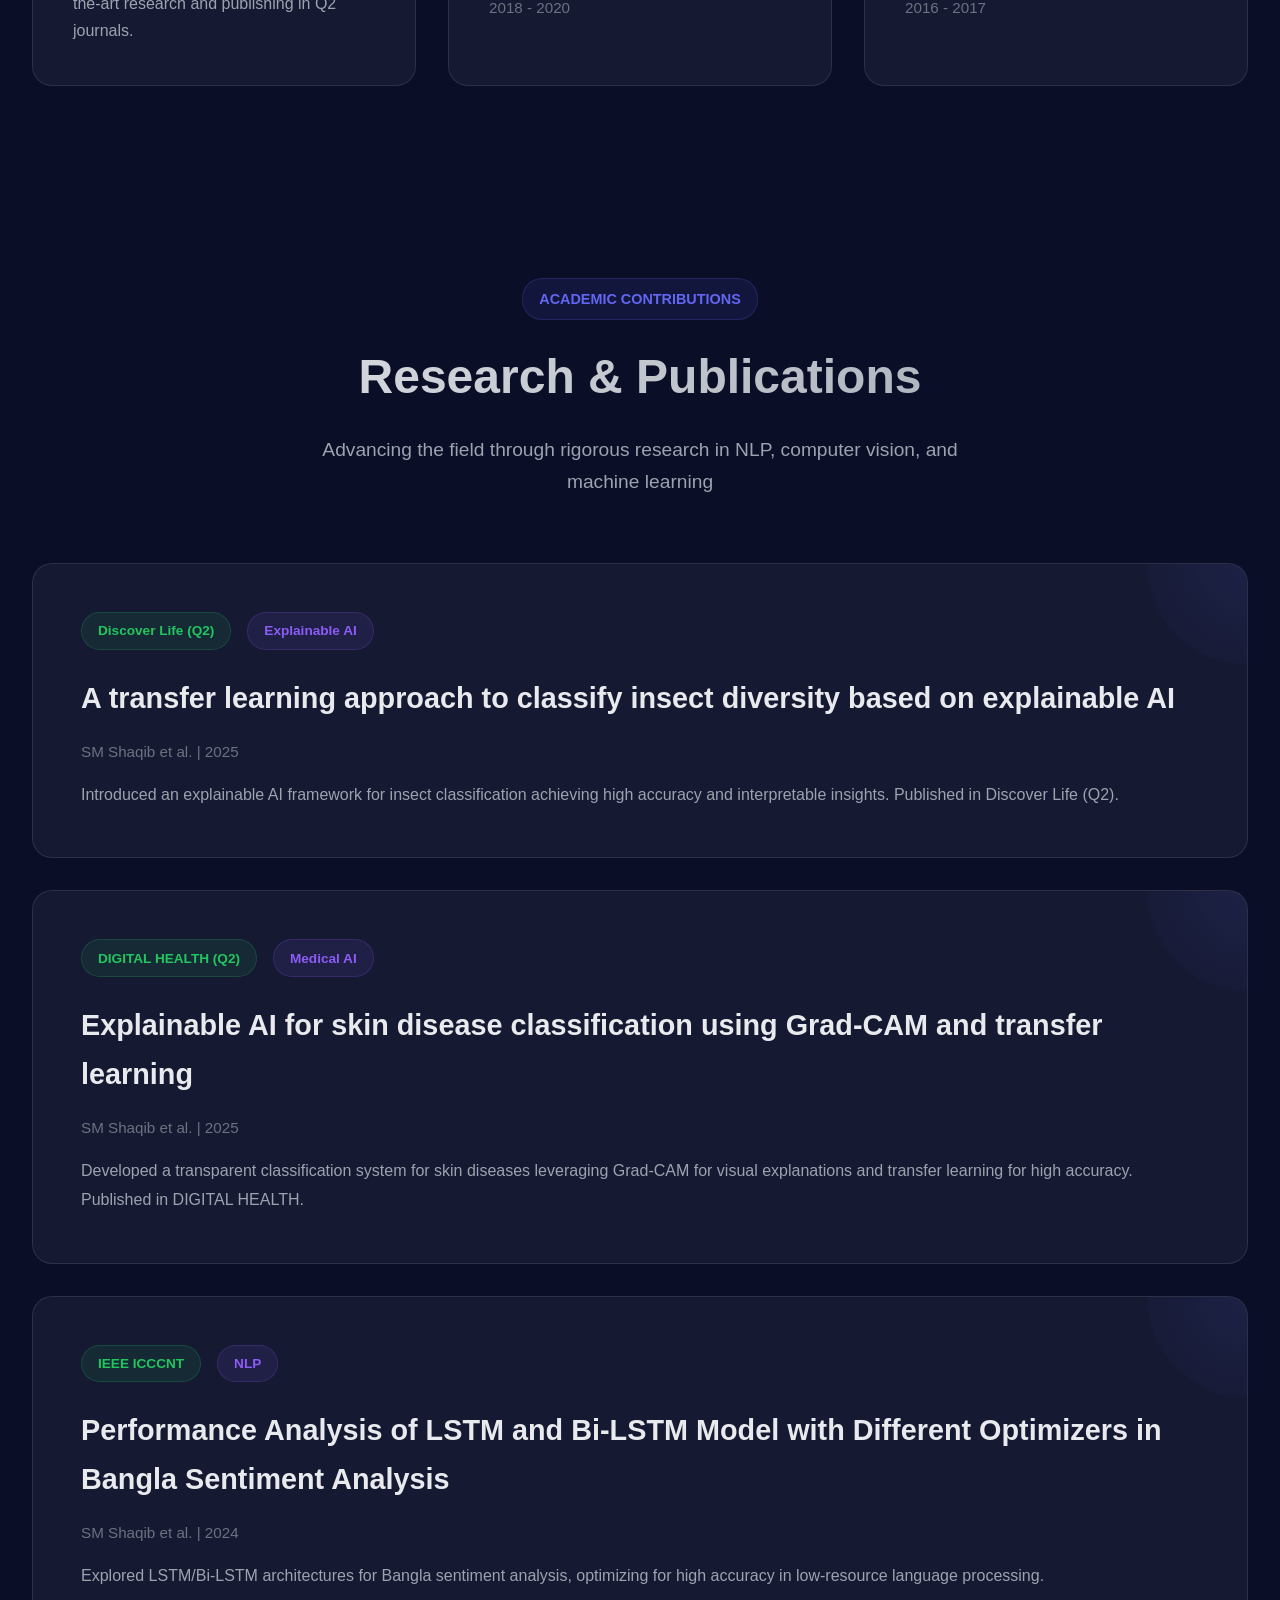
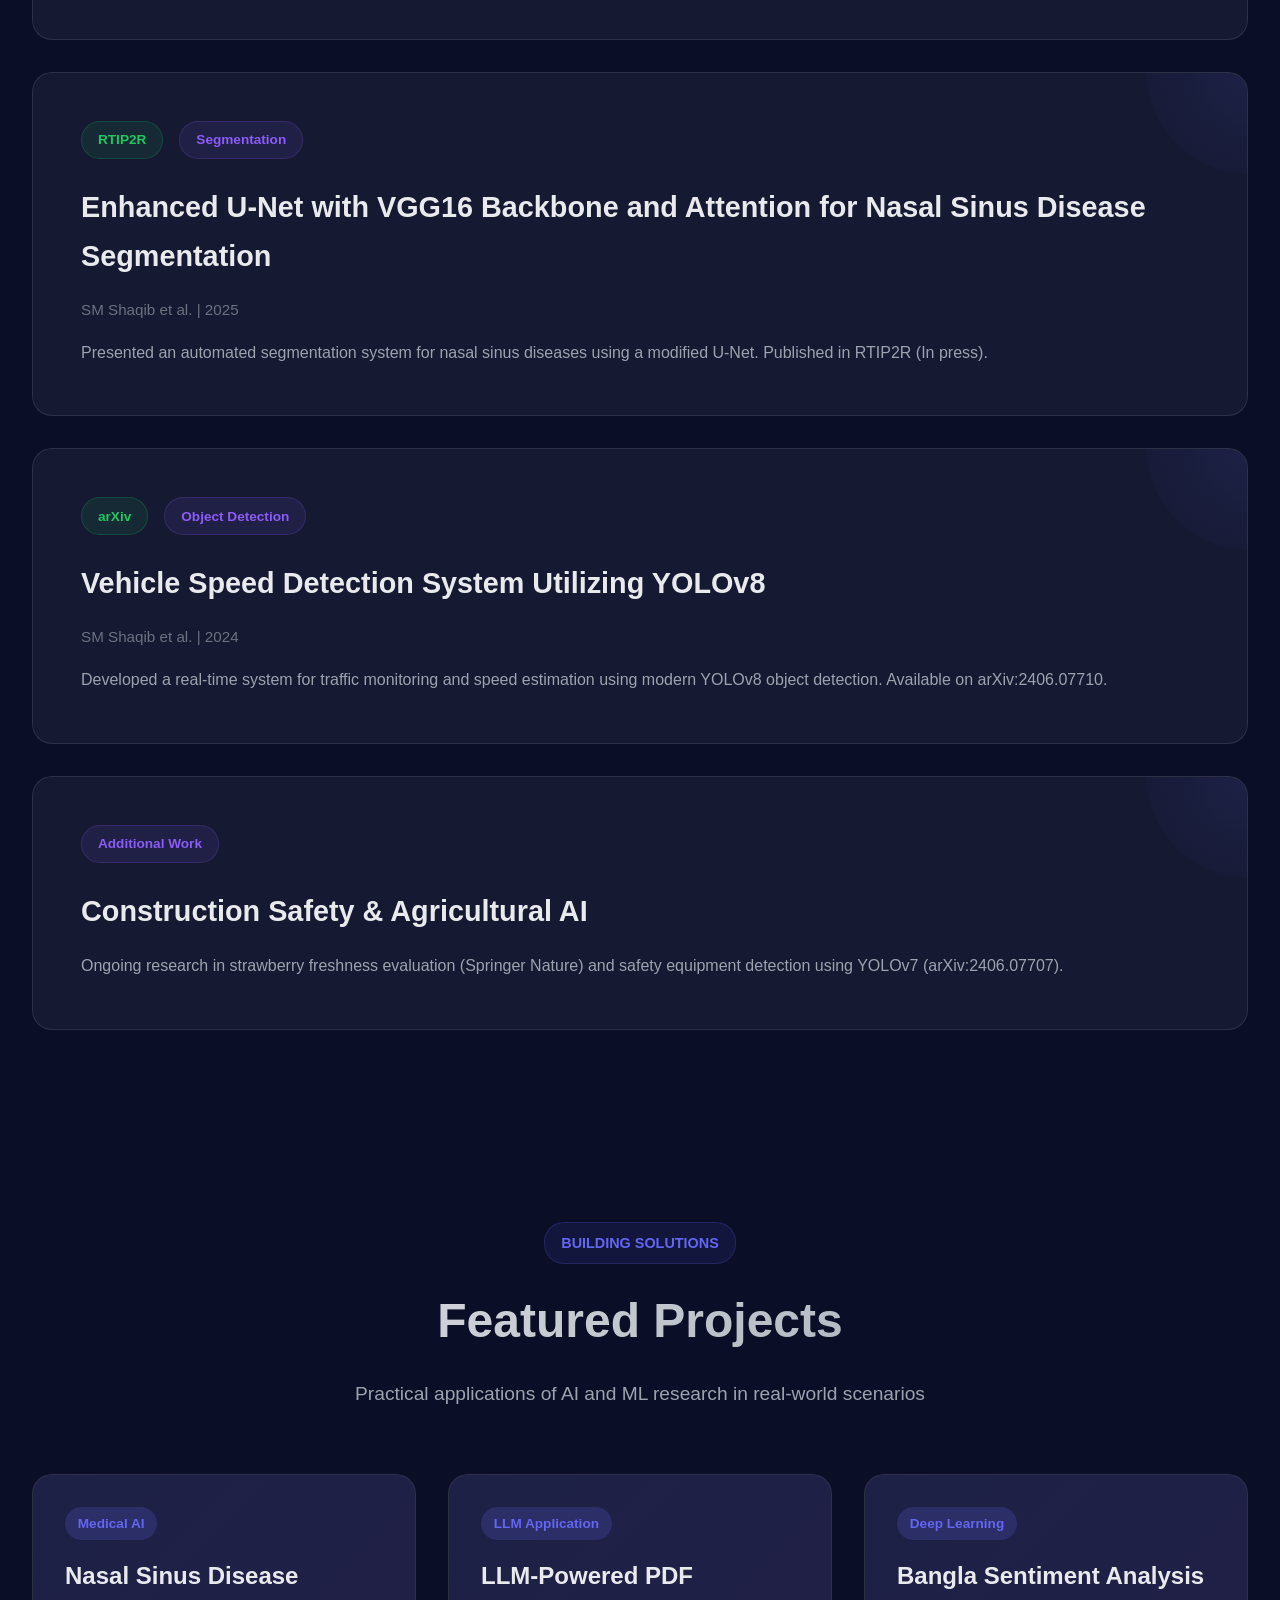
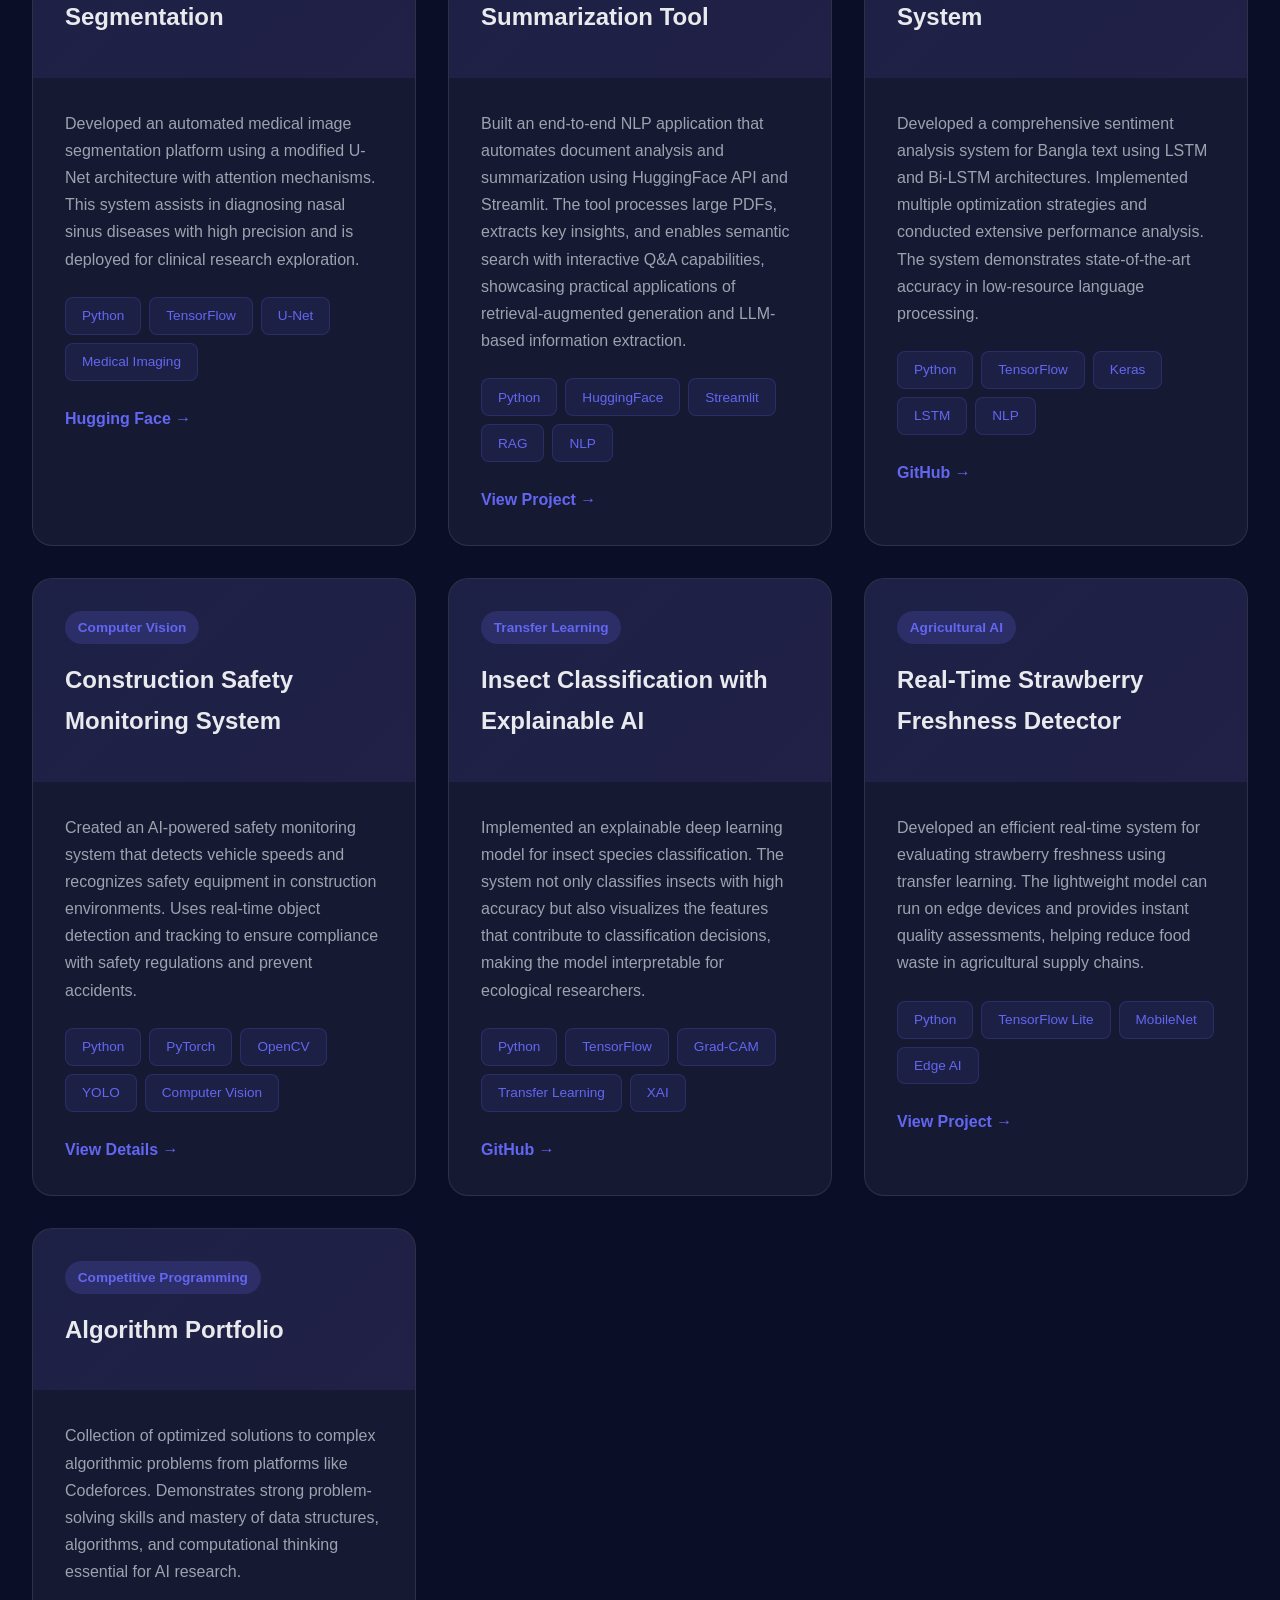
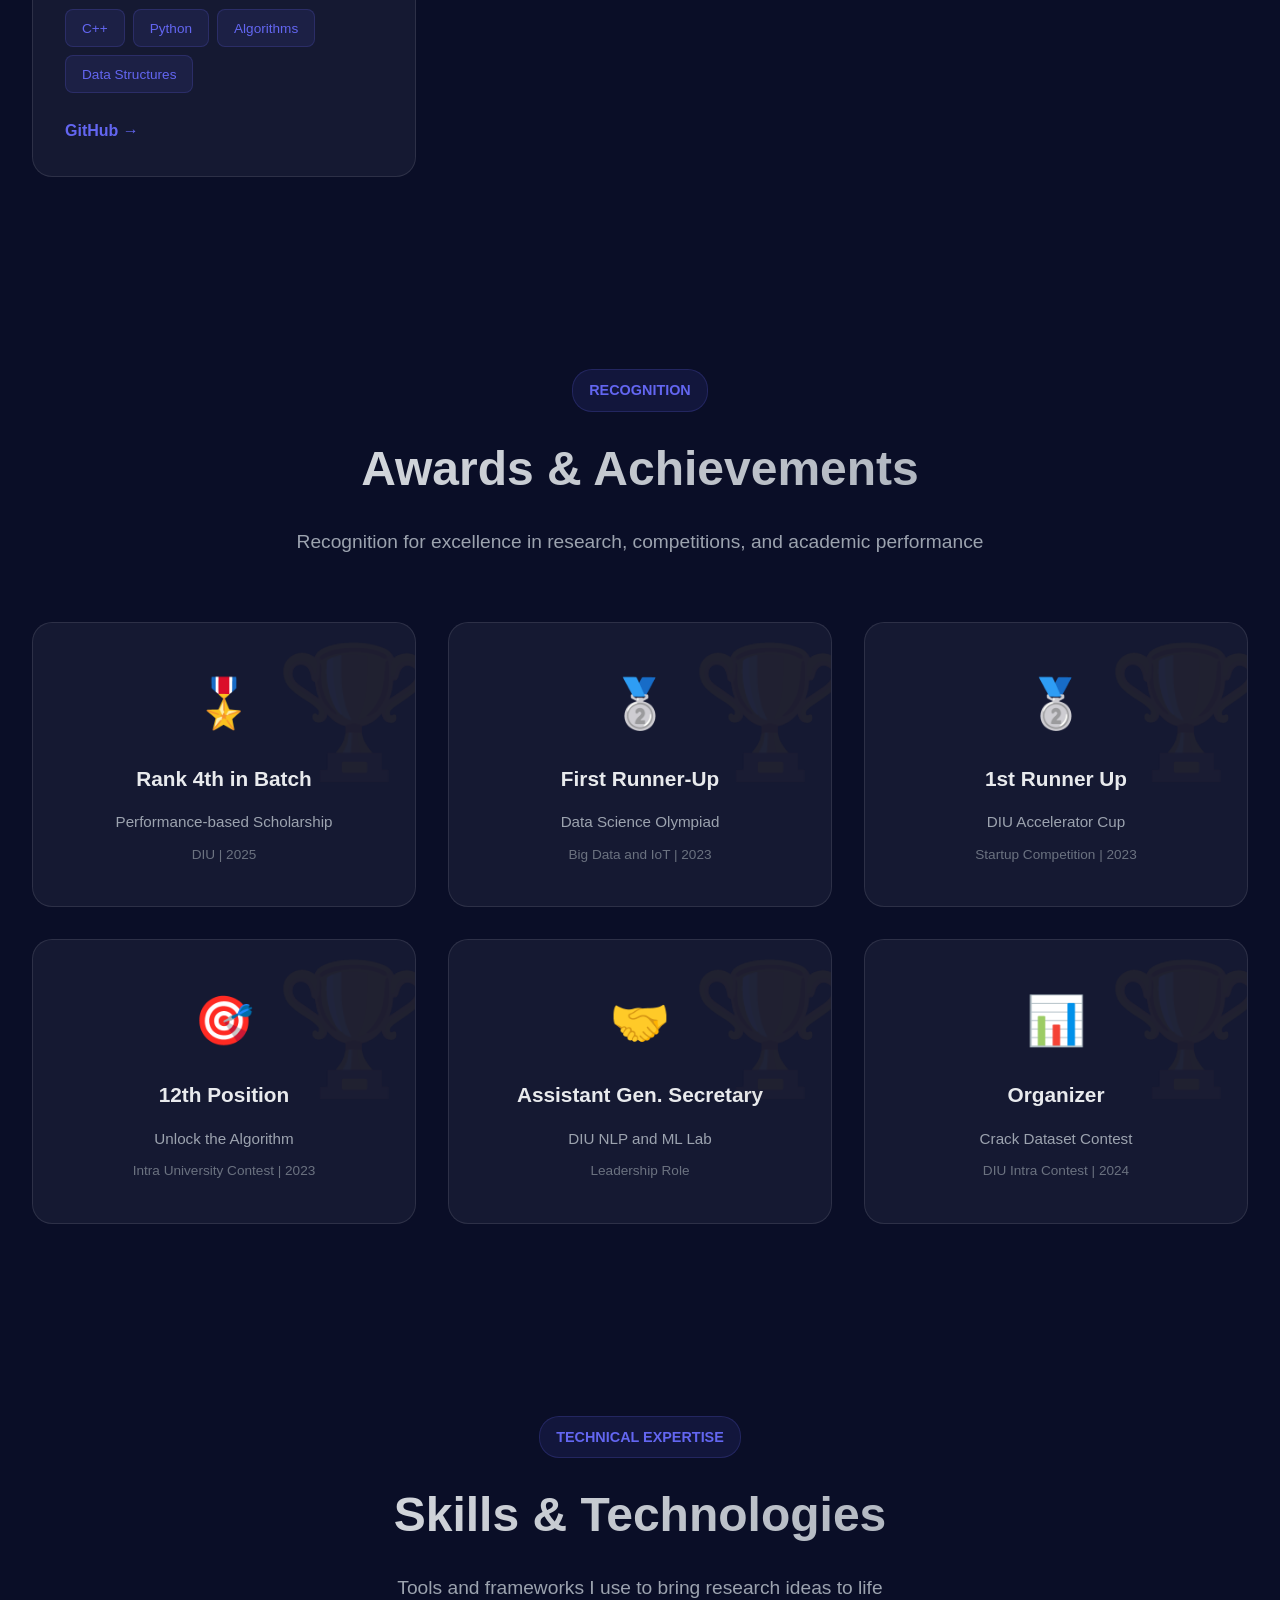
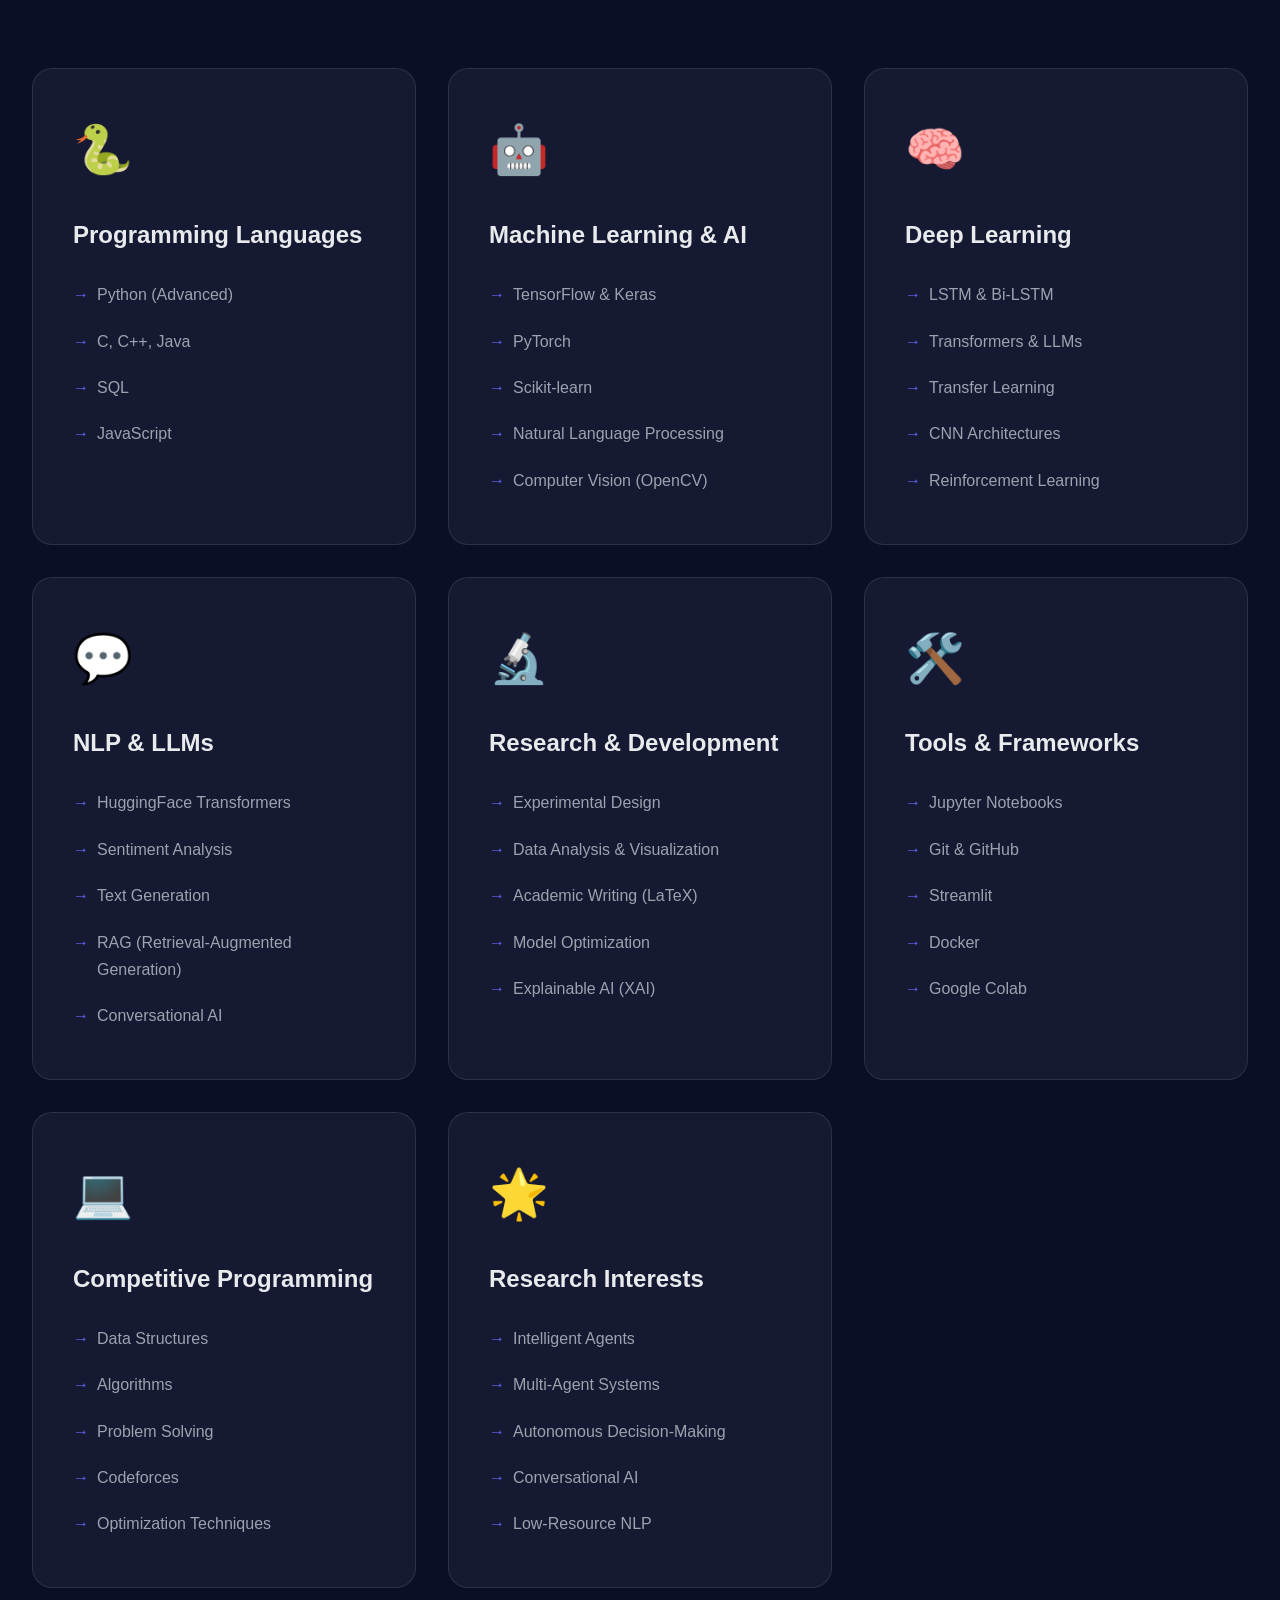
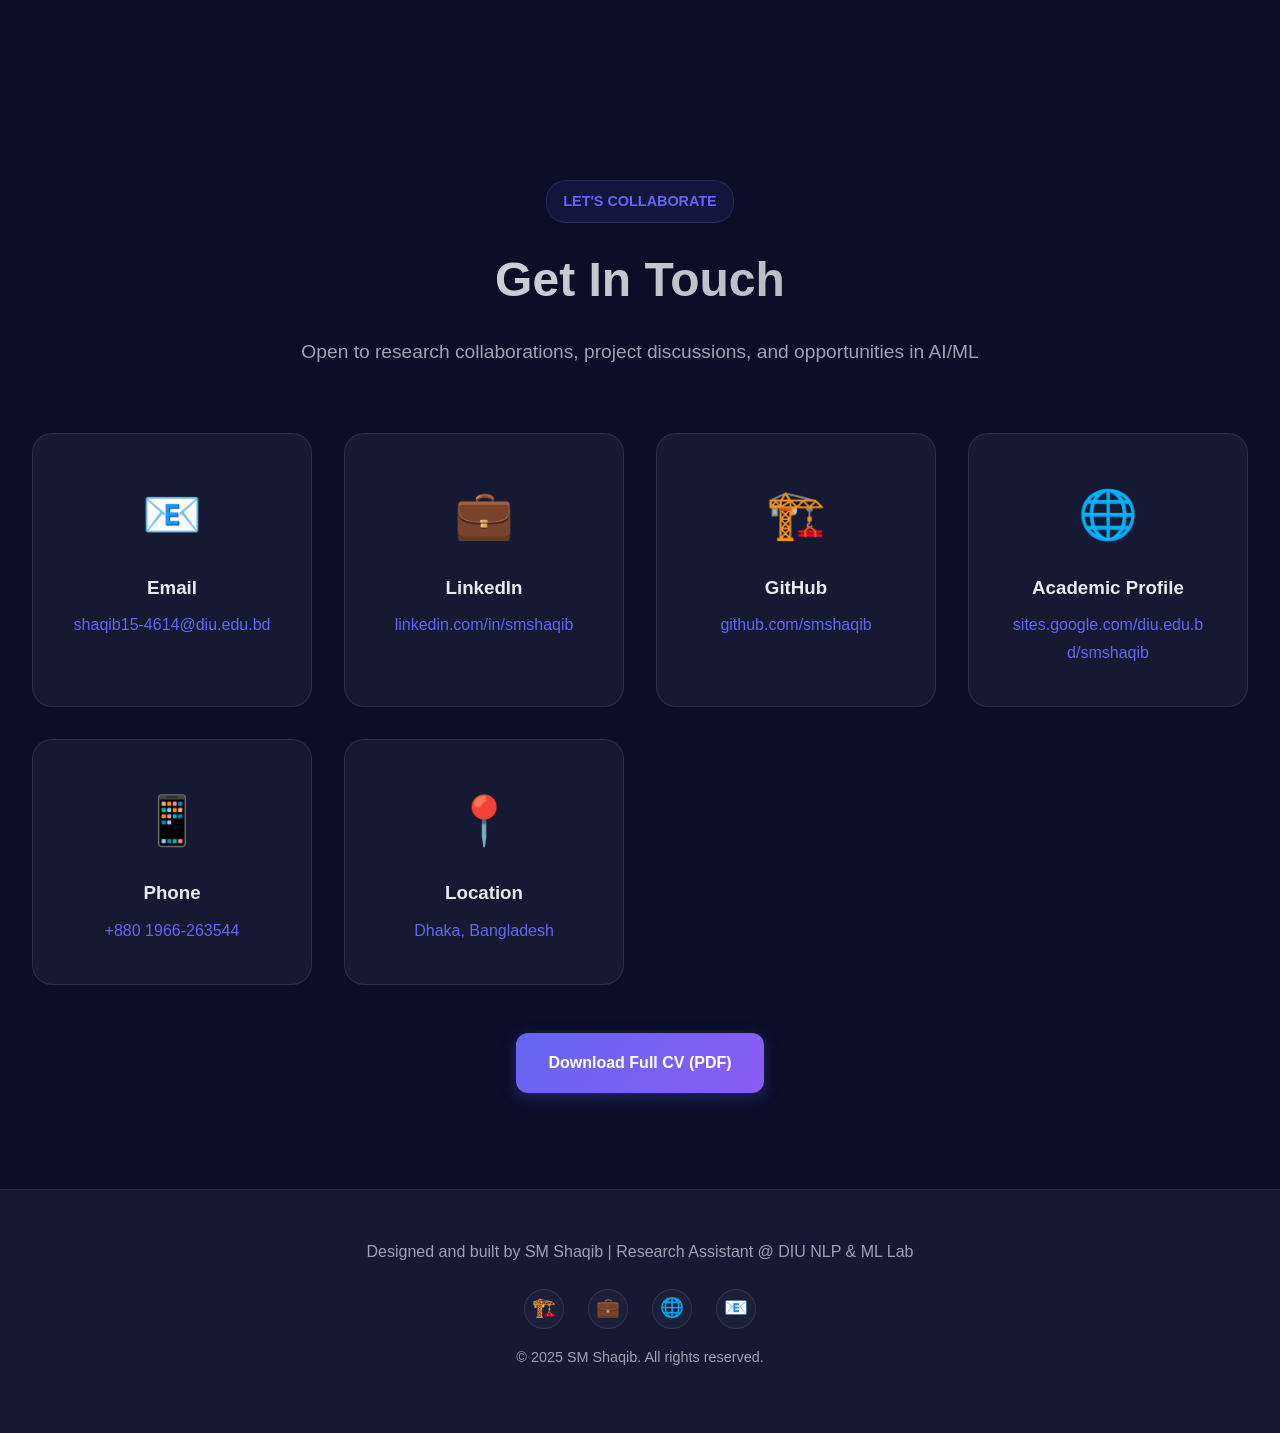
==== commit 2f32d918: "Redesigned Education section to grid layout and highlighted AI Agent role" ====
--- a/index.html
+++ b/index.html
@@ -41,7 +41,7 @@
         <div class="hero-container">
             <div class="hero-content">
                 <h1>Advancing AI Through Research & Innovation</h1>
-                <p class="subtitle">NLP Researcher · ML Engineer · Competitive Programmer</p>
+                <p class="subtitle">AI Agent Developer · NLP Researcher · ML Engineer</p>
                 <p class="bio">
                     I'm an AI Agent Developer at StudyNet and a Research Assistant at the DIU NLP & ML Lab.
                     I specialize in Natural Language Processing, Large Language Models (LLMs), and Machine Learning.
@@ -94,7 +94,8 @@
             </div>
 
             <div class="experience-grid">
-                <div class="experience-card fade-in">
+                <div class="experience-card fade-in current">
+                    <span class="current-badge">Current Role</span>
                     <div class="experience-header">
                         <div class="experience-title">
                             <h3>AI Agent Developer</h3>
@@ -159,54 +160,43 @@
                 </p>
             </div>
 
-            <div class="timeline">
-                <div class="timeline-item fade-in">
-                    <div class="timeline-content">
-                        <h3>B.Sc. in Computer Science and Engineering</h3>
-                        <p class="institution">Daffodil International University, Dhaka</p>
-                        <p class="duration">2021 - 2025</p>
-                        <p>
-                            Focused on artificial intelligence, machine learning, natural language processing, and
-                            deep learning. Actively engaged in research at the DIU NLP & ML Lab, contributing to
-                            multiple publications and developing practical AI applications. Maintained exceptional
-                            academic performance while participating in competitive programming and research activities.
-                        </p>
-                        <span class="gpa-badge">CGPA: 3.92/4.00</span>
-                    </div>
-                    <div class="timeline-empty"></div>
-                    <div class="timeline-dot"></div>
-                </div>
-
-                <div class="timeline-item fade-in">
-                    <div class="timeline-empty"></div>
-                    <div class="timeline-content">
-                        <h3>Higher Secondary School Certificate (HSC)</h3>
-                        <p class="institution">Dr. Mahbubur Rahman Mollah College</p>
-                        <p class="duration">2018 - 2020</p>
-                        <p>
-                            Completed higher secondary education with a focus on science. Developed strong foundations
-                            in mathematics, physics, and chemistry that would later prove essential for understanding
-                            complex machine learning algorithms and computational theory.
-                        </p>
-                        <span class="gpa-badge">CGPA: 5.00/5.00 (Perfect Score)</span>
-                    </div>
-                    <div class="timeline-dot"></div>
-                </div>
-
-                <div class="timeline-item fade-in">
-                    <div class="timeline-content">
-                        <h3>Secondary School Certificate (SSC)</h3>
-                        <p class="institution">Motijheel Model High School & College</p>
-                        <p class="duration">2016 - 2017</p>
-                        <p>
-                            Completed secondary education with outstanding academic performance. Built fundamental
-                            knowledge in science and mathematics, establishing early interest in logical problem-solving
-                            and analytical thinking.
-                        </p>
-                        <span class="gpa-badge">CGPA: 5.00/5.00 (Perfect Score)</span>
-                    </div>
-                    <div class="timeline-empty"></div>
-                    <div class="timeline-dot"></div>
+            <div class="education-grid">
+                <div class="education-card fade-in">
+                    <div class="education-header">
+                        <div class="education-info">
+                            <h3>B.Sc. in Computer Science and Engineering</h3>
+                            <p class="institution">Daffodil International University, Dhaka</p>
+                        </div>
+                        <span class="gpa-badge">3.92/4.00</span>
+                    </div>
+                    <p class="duration">Sep 2021 - Sep 2025</p>
+                    <p class="edu-details">
+                        Focused on artificial intelligence, machine learning, and natural language processing.
+                        Active member of the DIU NLP & ML Lab, contributing to state-of-the-art research
+                        and publishing in Q2 journals.
+                    </p>
+                </div>
+
+                <div class="education-card fade-in">
+                    <div class="education-header">
+                        <div class="education-info">
+                            <h3>Higher Secondary Certificate (HSC)</h3>
+                            <p class="institution">Dr. Mahbubur Rahman Mollah College</p>
+                        </div>
+                        <span class="gpa-badge">5.00/5.00</span>
+                    </div>
+                    <p class="duration">2018 - 2020</p>
+                </div>
+
+                <div class="education-card fade-in">
+                    <div class="education-header">
+                        <div class="education-info">
+                            <h3>Secondary School Certificate (SSC)</h3>
+                            <p class="institution">Motijheel Model High School & College</p>
+                        </div>
+                        <span class="gpa-badge">5.00/5.00</span>
+                    </div>
+                    <p class="duration">2016 - 2017</p>
                 </div>
             </div>
         </div>
--- a/assets/css/style.css
+++ b/assets/css/style.css
@@ -419,93 +419,125 @@
     margin: 0 auto;
 }
 
-/* Education Timeline */
-.timeline {
-    position: relative;
-    padding: 2rem 0;
-}
-
-.timeline::before {
-    content: '';
-    position: absolute;
-    left: 50%;
-    top: 0;
-    bottom: 0;
-    width: 2px;
-    background: linear-gradient(180deg, var(--accent-primary), var(--accent-secondary), var(--accent-tertiary));
-    transform: translateX(-50%);
-}
-
-.timeline-item {
+/* Education Grid */
+.education-grid {
     display: grid;
-    grid-template-columns: 1fr 1fr;
-    gap: 4rem;
-    margin-bottom: 4rem;
-    position: relative;
-}
-
-.timeline-item:nth-child(even) .timeline-content {
-    grid-column: 2;
-}
-
-.timeline-item:nth-child(even) .timeline-empty {
-    grid-column: 1;
-}
-
-.timeline-dot {
-    position: absolute;
-    left: 50%;
-    top: 50%;
-    transform: translate(-50%, -50%);
-    width: 20px;
-    height: 20px;
-    background: var(--accent-primary);
-    border-radius: 50%;
-    box-shadow: 0 0 0 8px var(--bg-dark), 0 0 20px var(--glow);
-    z-index: 10;
-}
-
-.timeline-content {
+    grid-template-columns: repeat(auto-fit, minmax(350px, 1fr));
+    gap: 2rem;
+}
+
+.education-card {
     background: var(--bg-card);
     padding: 2.5rem;
     border-radius: 20px;
     border: 1px solid var(--border);
     transition: all 0.3s ease;
-}
-
-.timeline-content:hover {
-    transform: translateY(-5px);
+    display: flex;
+    flex-direction: column;
+    justify-content: space-between;
+}
+
+.education-card:hover {
+    transform: translateY(-8px);
     border-color: var(--accent-primary);
     box-shadow: 0 10px 40px rgba(0, 0, 0, 0.2);
 }
 
-.timeline-content h3 {
-    font-size: 1.5rem;
+.education-header {
+    display: flex;
+    justify-content: space-between;
+    align-items: flex-start;
+    margin-bottom: 1.5rem;
+}
+
+.education-info h3 {
+    font-size: 1.4rem;
     color: var(--accent-primary);
     margin-bottom: 0.5rem;
 }
 
-.timeline-content .institution {
-    font-size: 1.2rem;
+.education-info .institution {
+    font-size: 1.1rem;
     font-weight: 600;
-    margin-bottom: 0.5rem;
-}
-
-.timeline-content .duration {
+    color: var(--text-primary);
+}
+
+.education-card .duration {
     color: var(--text-muted);
     font-size: 0.95rem;
-    margin-bottom: 1rem;
+    margin-bottom: 1.5rem;
+}
+
+.education-card .edu-details {
+    color: var(--text-secondary);
+    line-height: 1.7;
 }
 
 .gpa-badge {
-    display: inline-block;
-    padding: 0.4rem 1rem;
-    background: rgba(99, 102, 241, 0.2);
+    padding: 0.4rem 0.8rem;
+    background: rgba(99, 102, 241, 0.1);
     color: var(--accent-primary);
-    border-radius: 20px;
-    font-size: 0.9rem;
+    border-radius: 30px;
+    font-size: 0.85rem;
     font-weight: 700;
-    margin-top: 1rem;
+    border: 1px solid rgba(99, 102, 241, 0.2);
+    white-space: nowrap;
+}
+
+/* Updated Experience Card */
+.experience-card {
+    background: var(--bg-card);
+    padding: 2.5rem;
+    border-radius: 20px;
+    border: 1px solid var(--border);
+    transition: all 0.3s ease;
+    position: relative;
+    overflow: hidden;
+    margin-bottom: 2rem;
+}
+
+.experience-card.current {
+    border-color: var(--accent-primary);
+    box-shadow: 0 0 20px var(--glow);
+}
+
+.current-badge {
+    position: absolute;
+    top: 1rem;
+    right: 1rem;
+    background: linear-gradient(135deg, var(--accent-primary), var(--accent-secondary));
+    color: white;
+    padding: 0.3rem 0.8rem;
+    border-radius: 20px;
+    font-size: 0.75rem;
+    font-weight: 700;
+    text-transform: uppercase;
+    letter-spacing: 1px;
+}
+
+.experience-header {
+    display: flex;
+    justify-content: space-between;
+    align-items: center;
+    margin-bottom: 1.5rem;
+    flex-wrap: wrap;
+    gap: 1rem;
+}
+
+.experience-title h3 {
+    font-size: 1.6rem;
+    color: var(--accent-primary);
+    margin-bottom: 0.3rem;
+}
+
+.experience-org {
+    font-size: 1.1rem;
+    font-weight: 600;
+}
+
+.experience-period {
+    color: var(--text-muted);
+    font-weight: 500;
 }
 
 /* Research & Publications */
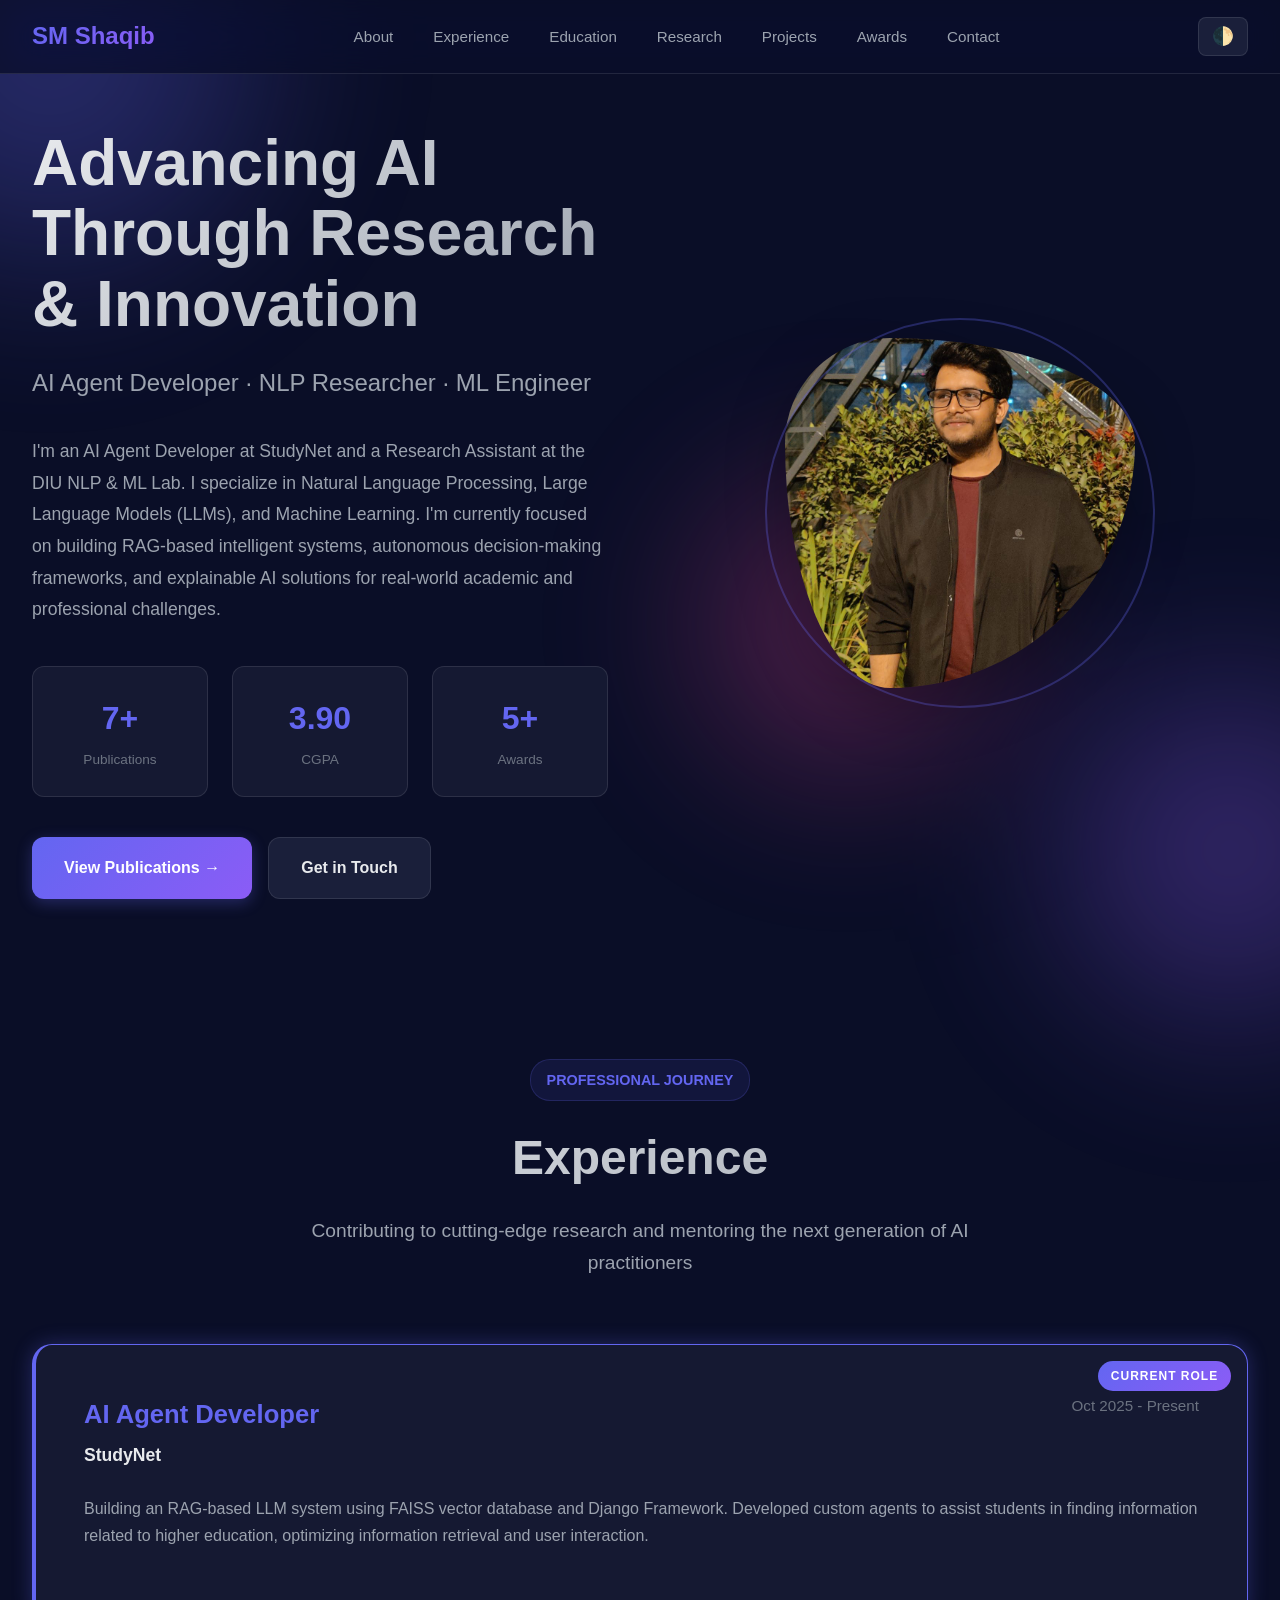
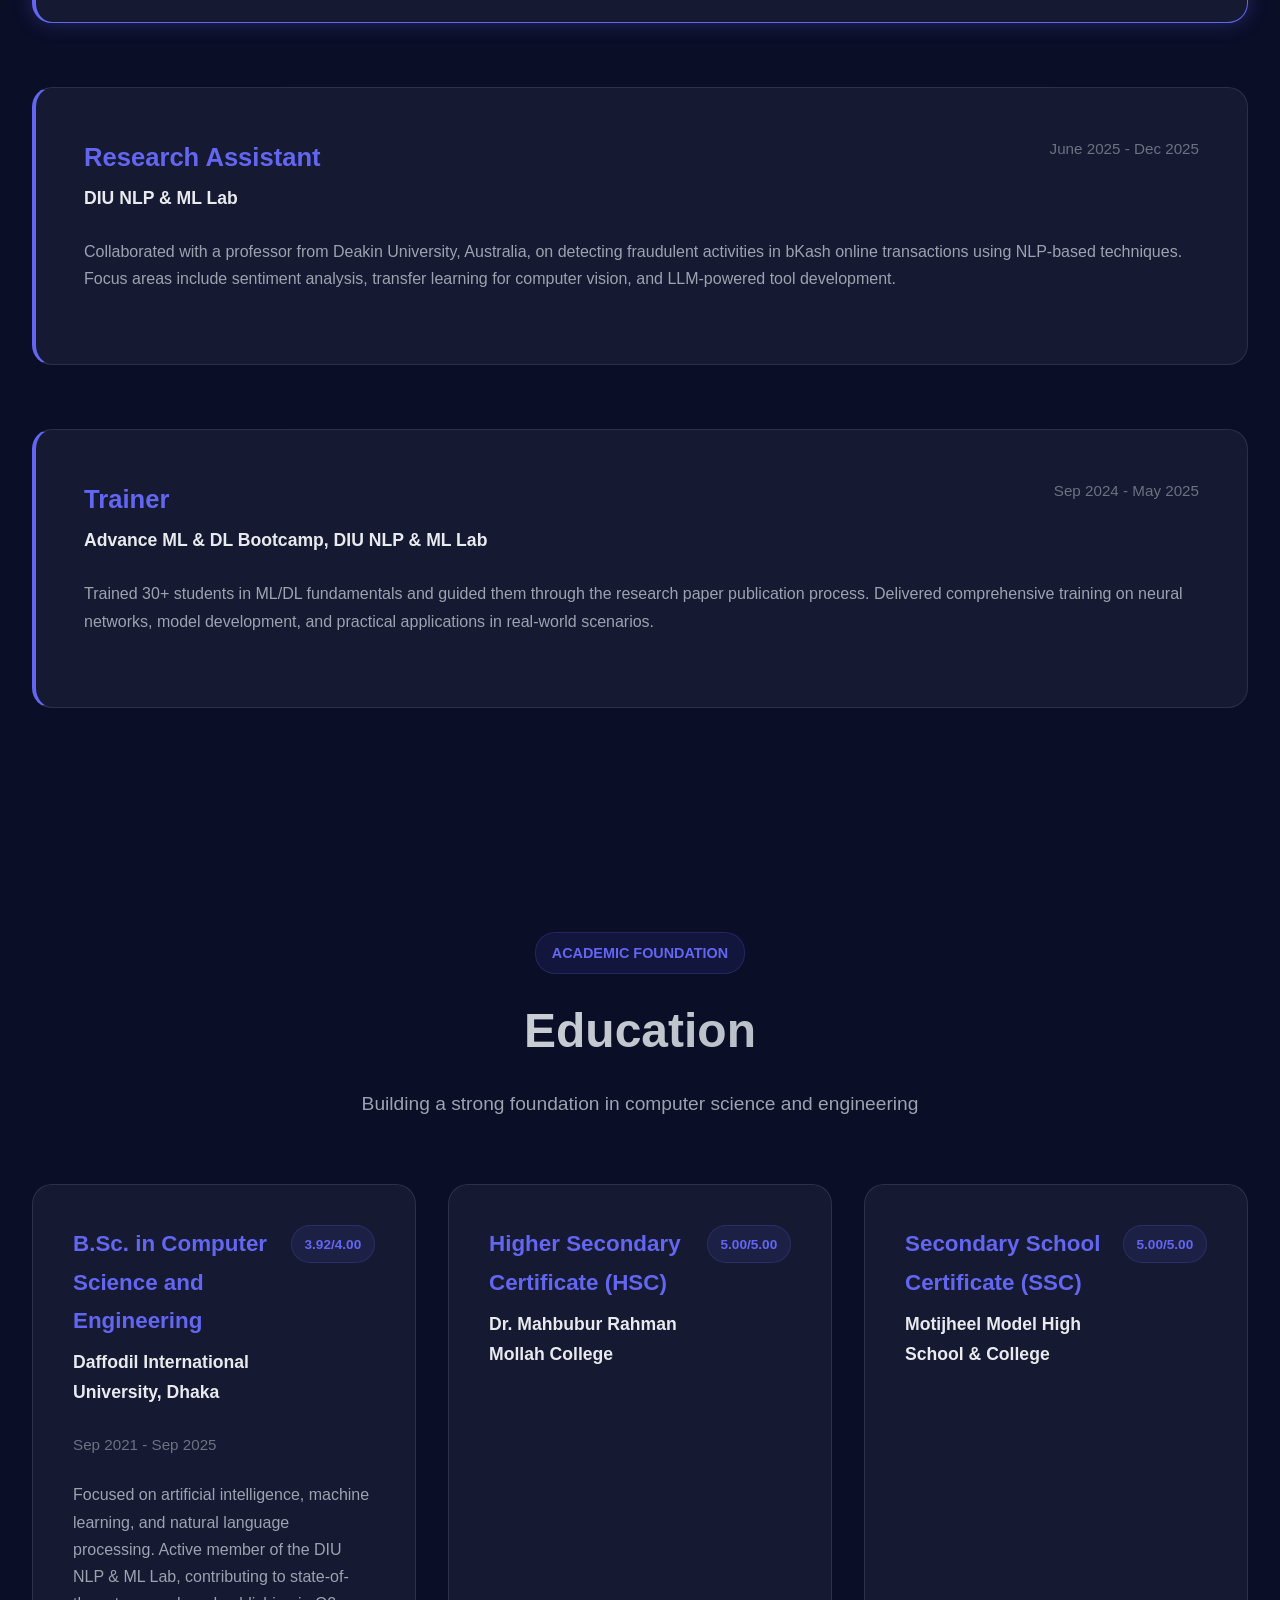
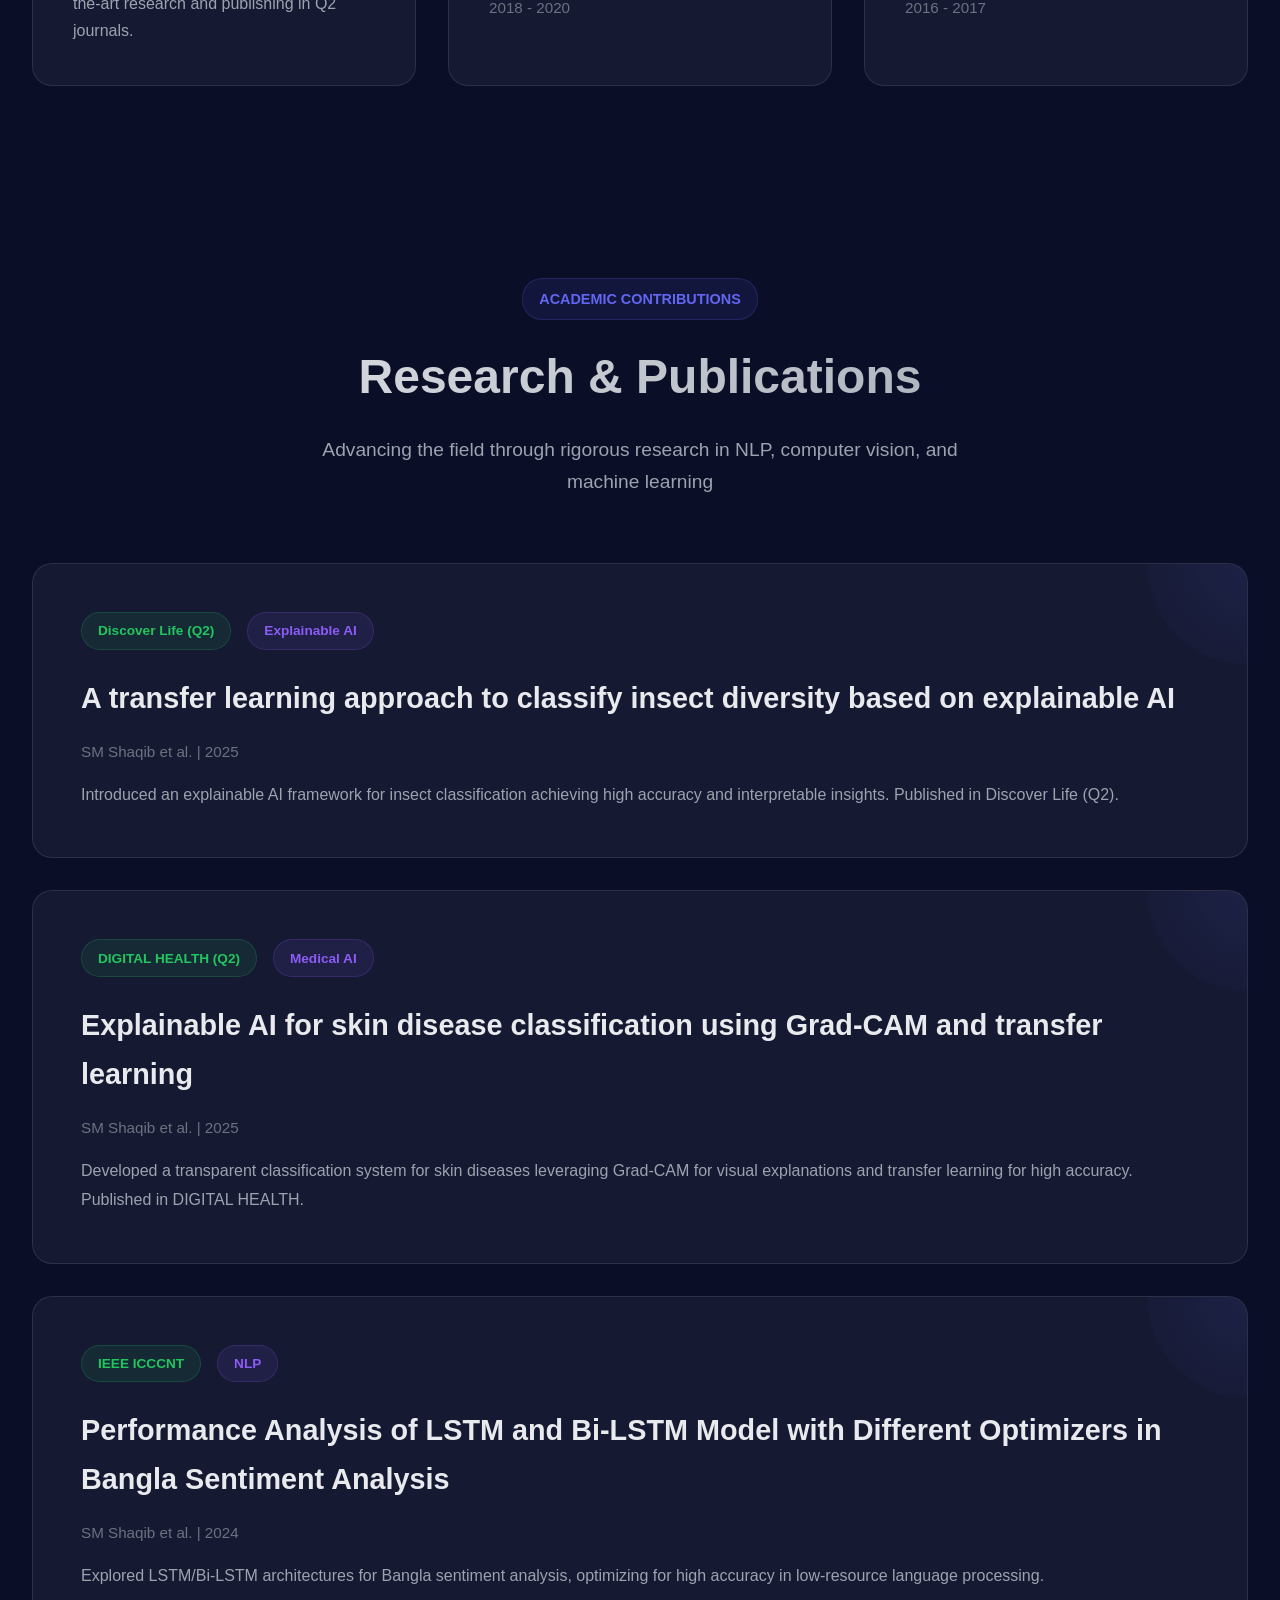
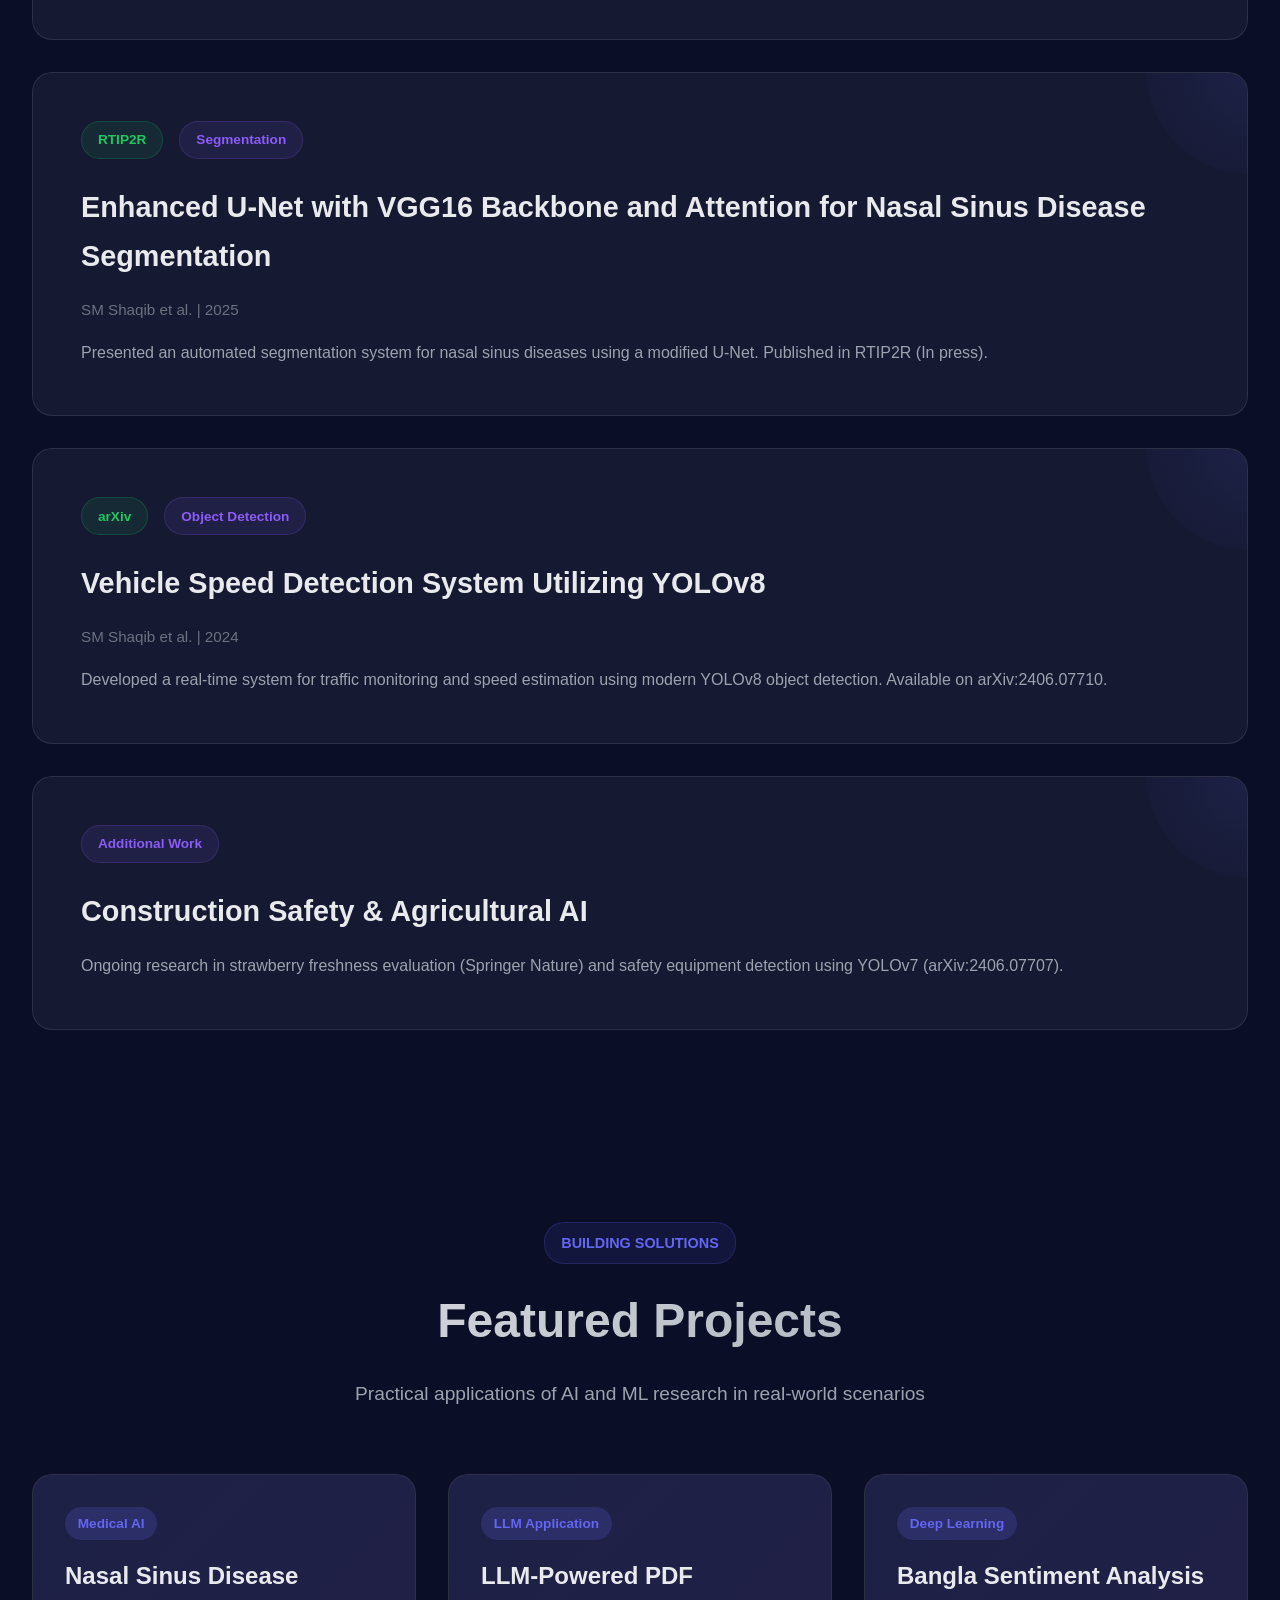
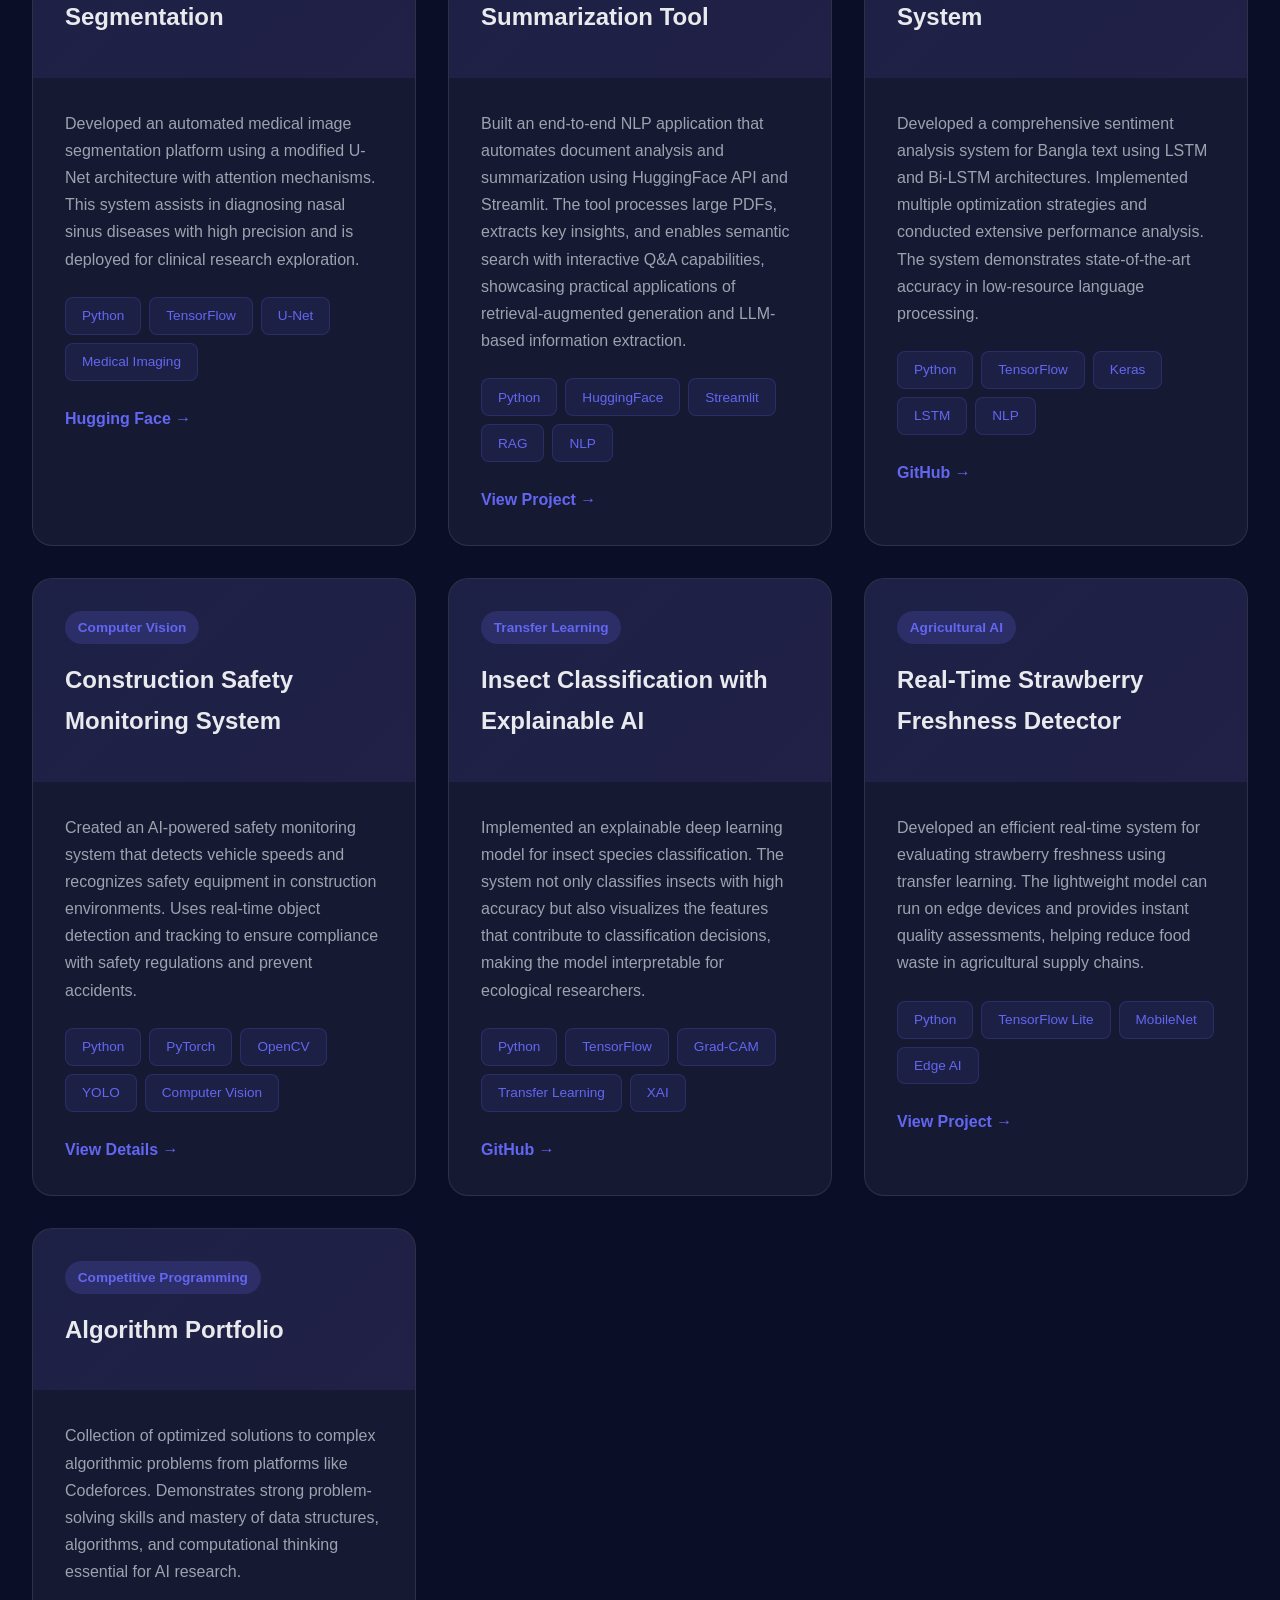
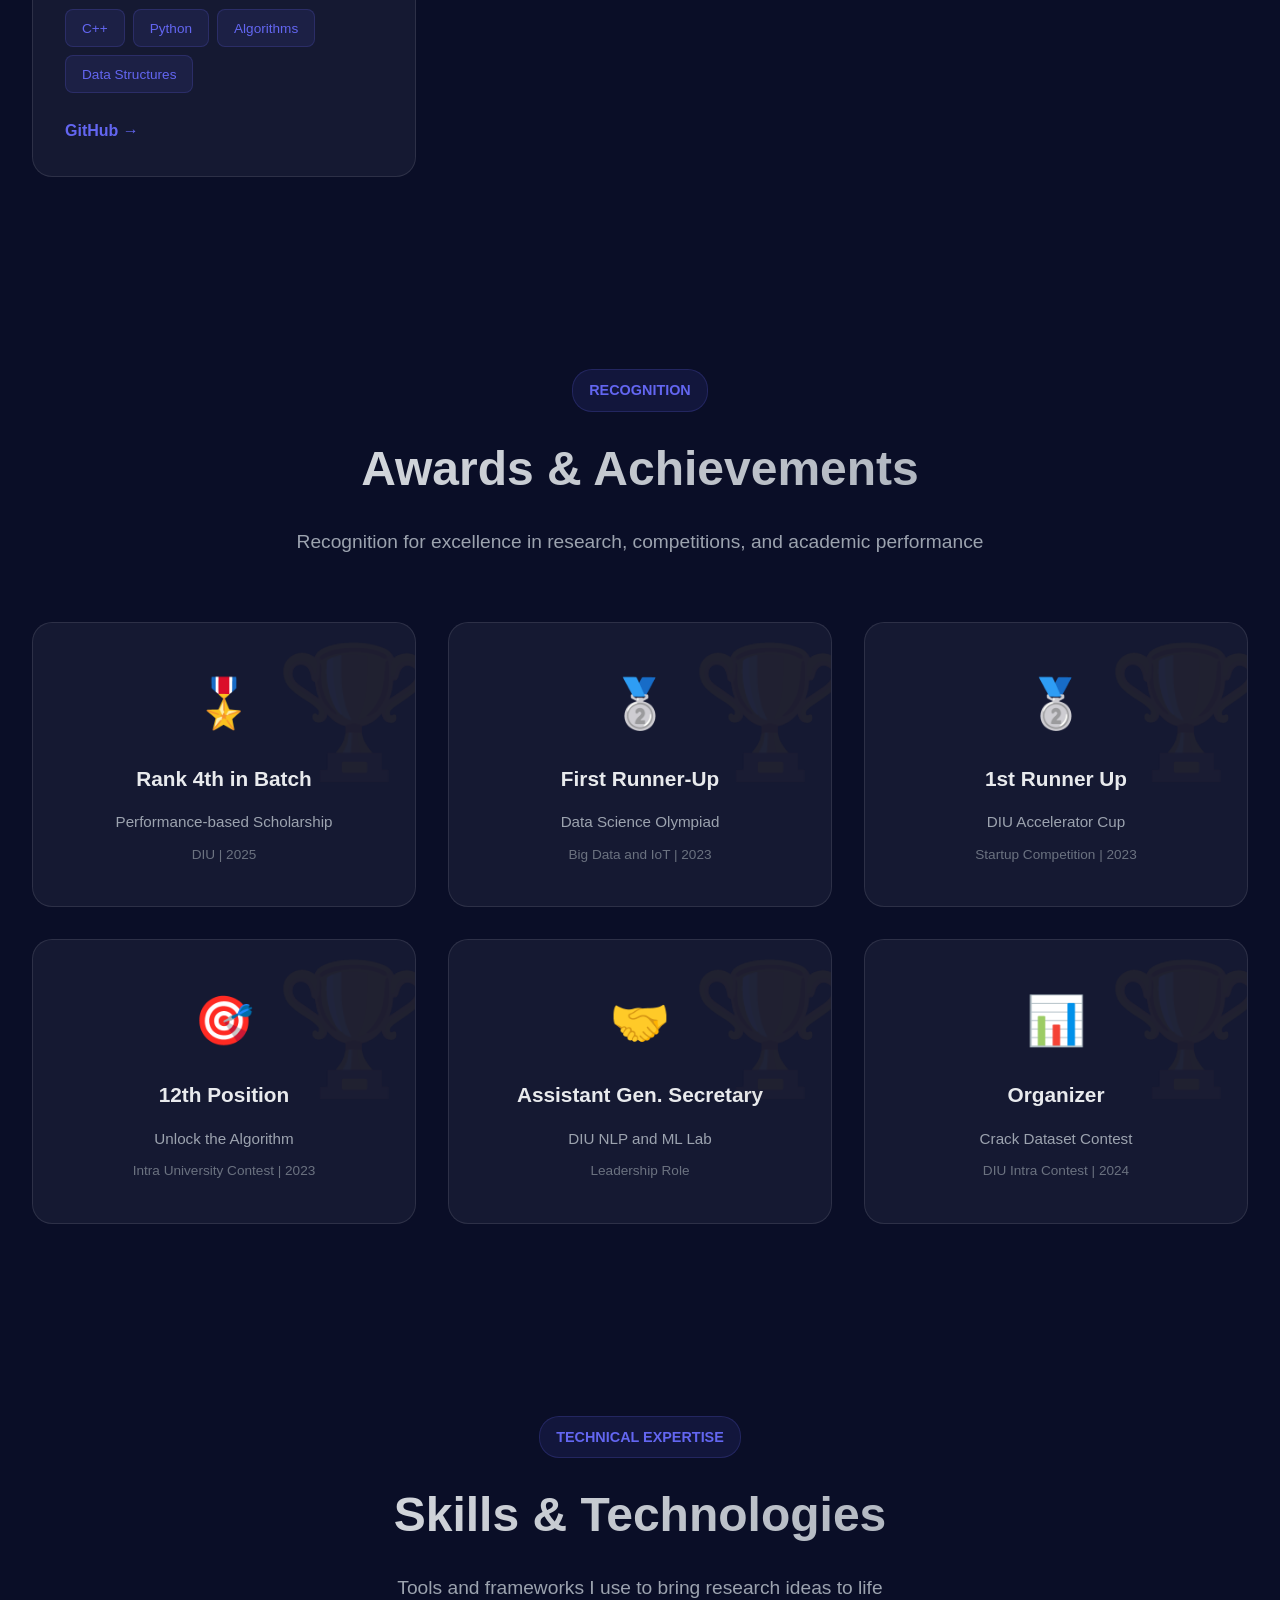
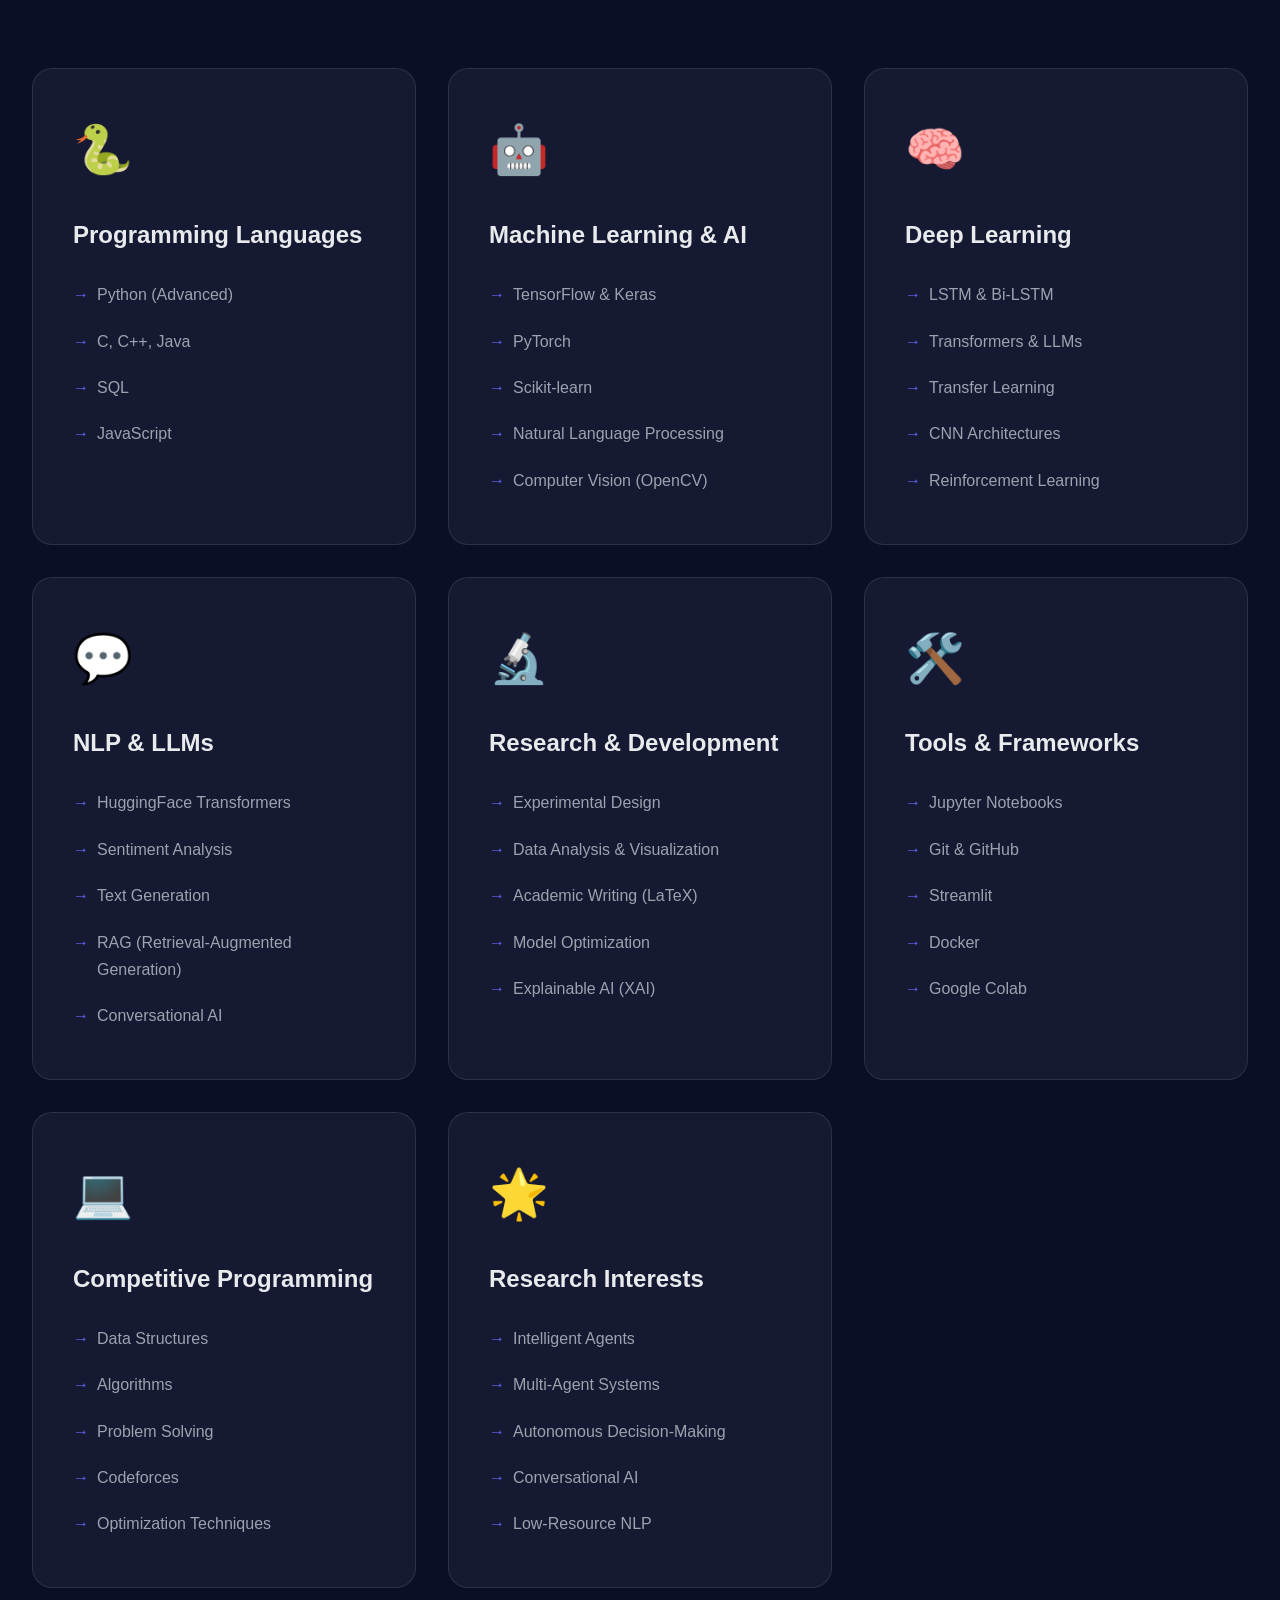
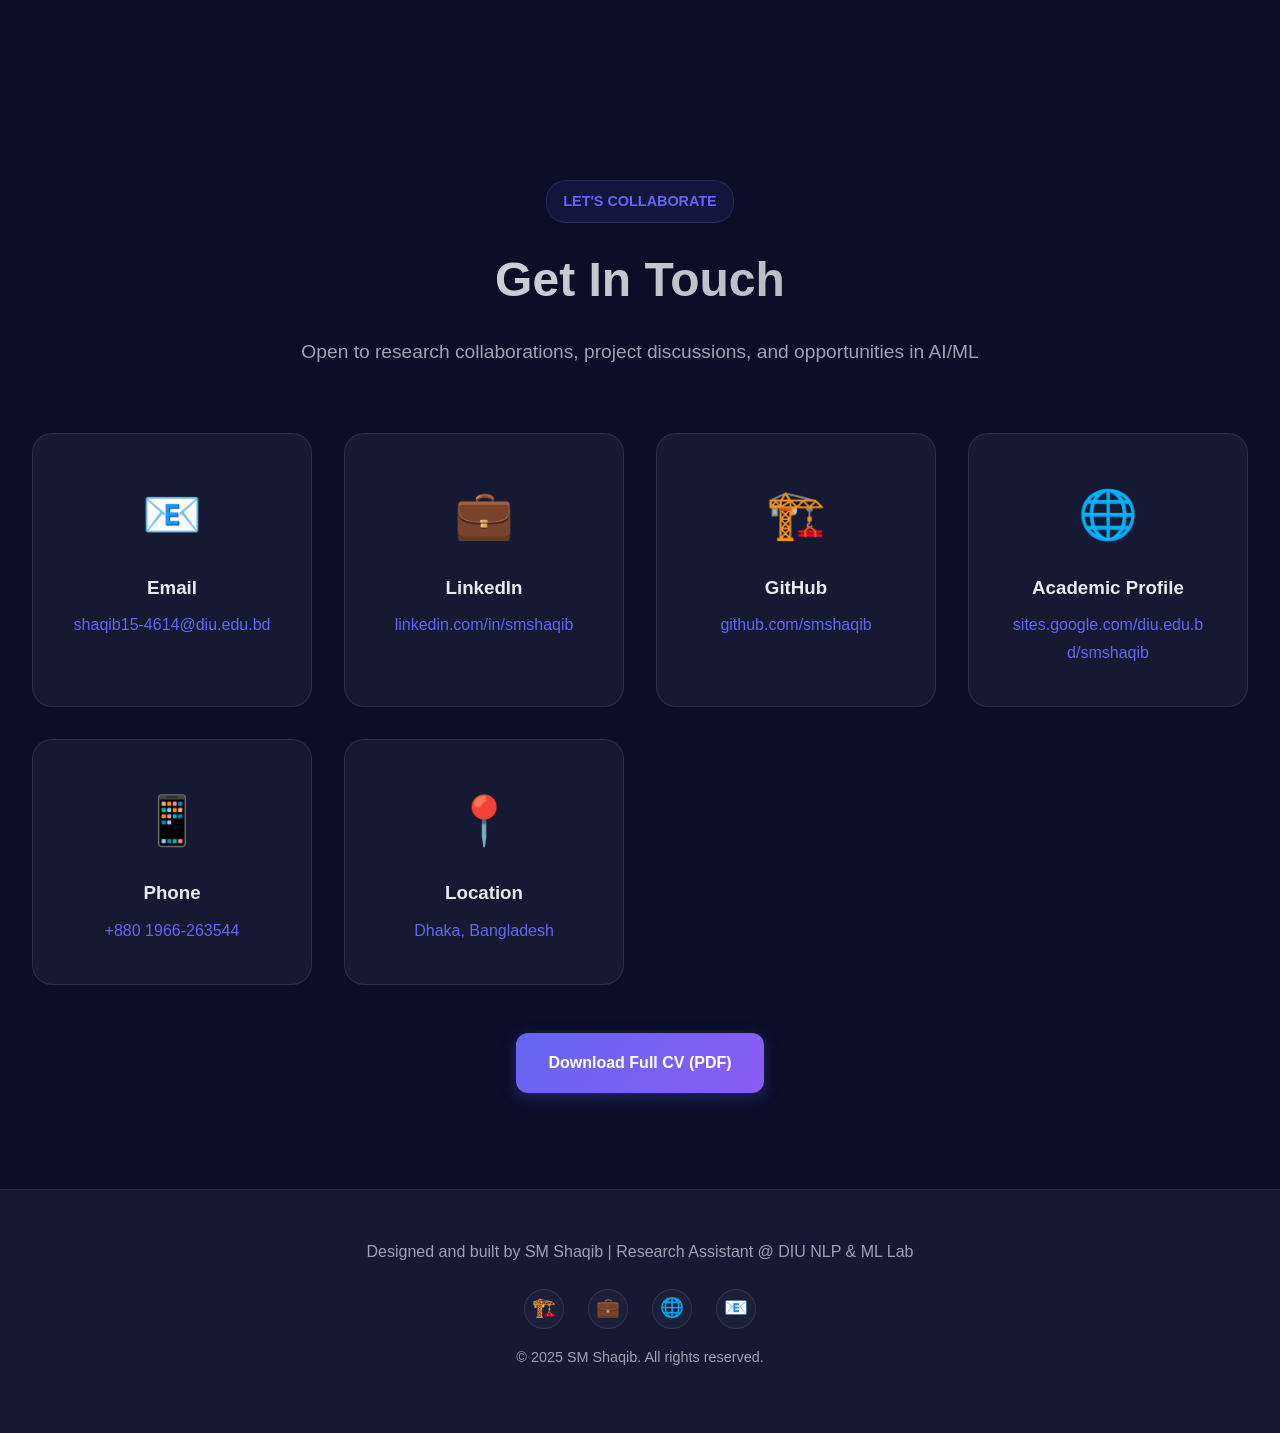
==== commit f554779e: "checking" ====
--- a/index.html
+++ b/index.html
@@ -55,7 +55,7 @@
                         <span class="stat-label">Publications</span>
                     </div>
                     <div class="stat-card">
-                        <span class="stat-number">3.92</span>
+                        <span class="stat-number">3.9</span>
                         <span class="stat-label">CGPA</span>
                     </div>
                     <div class="stat-card">
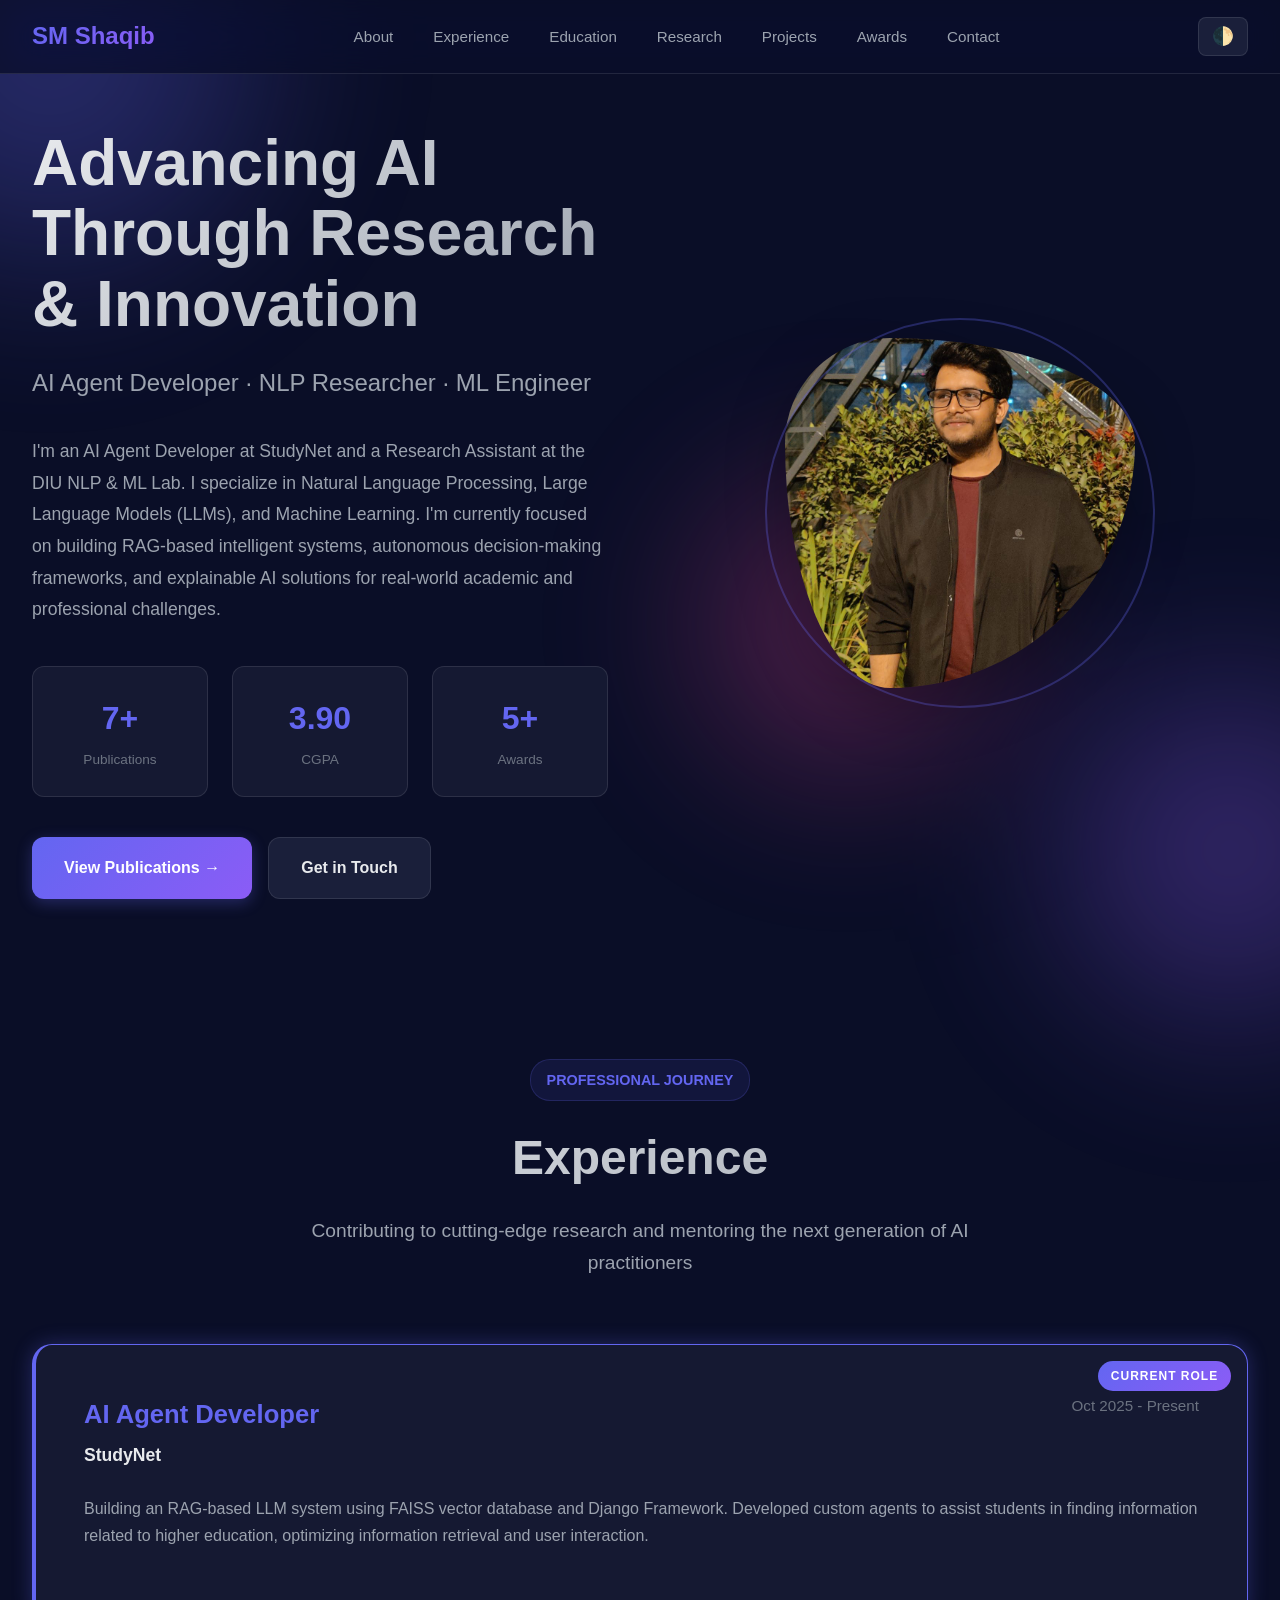
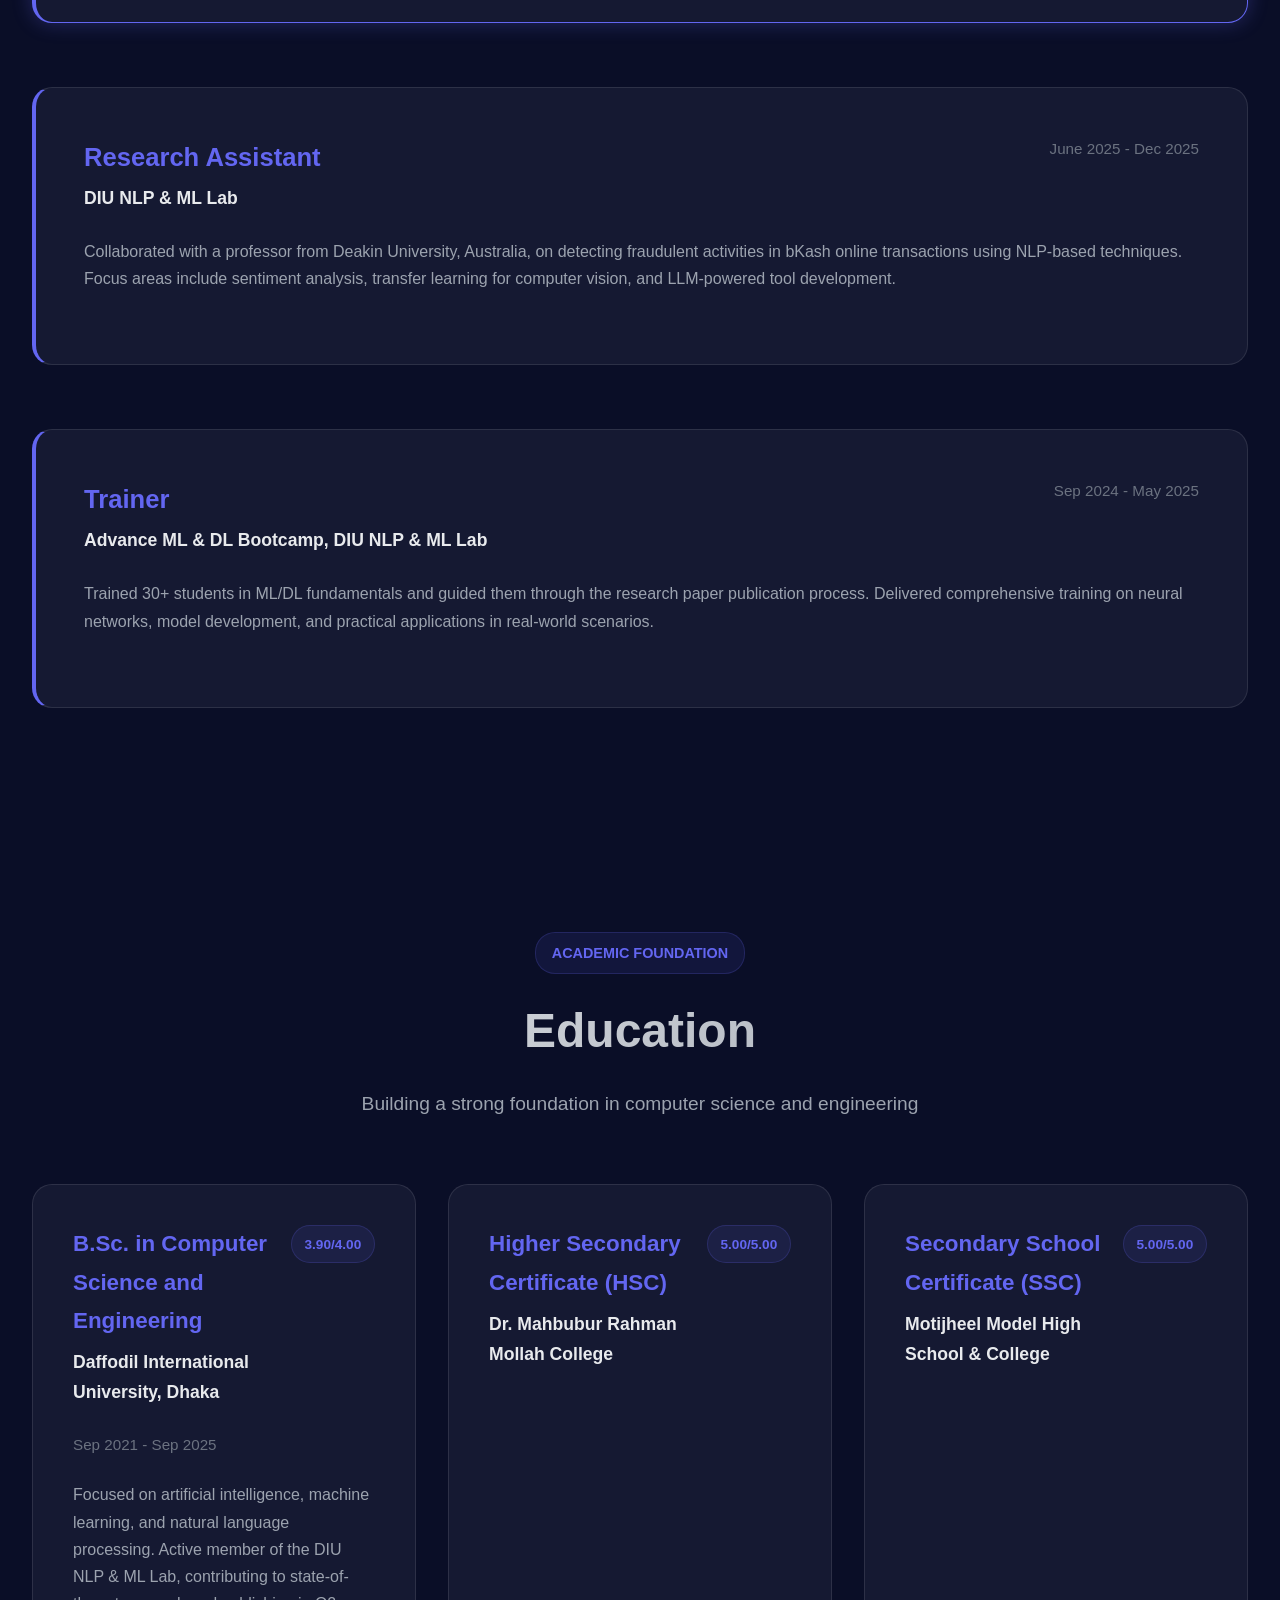
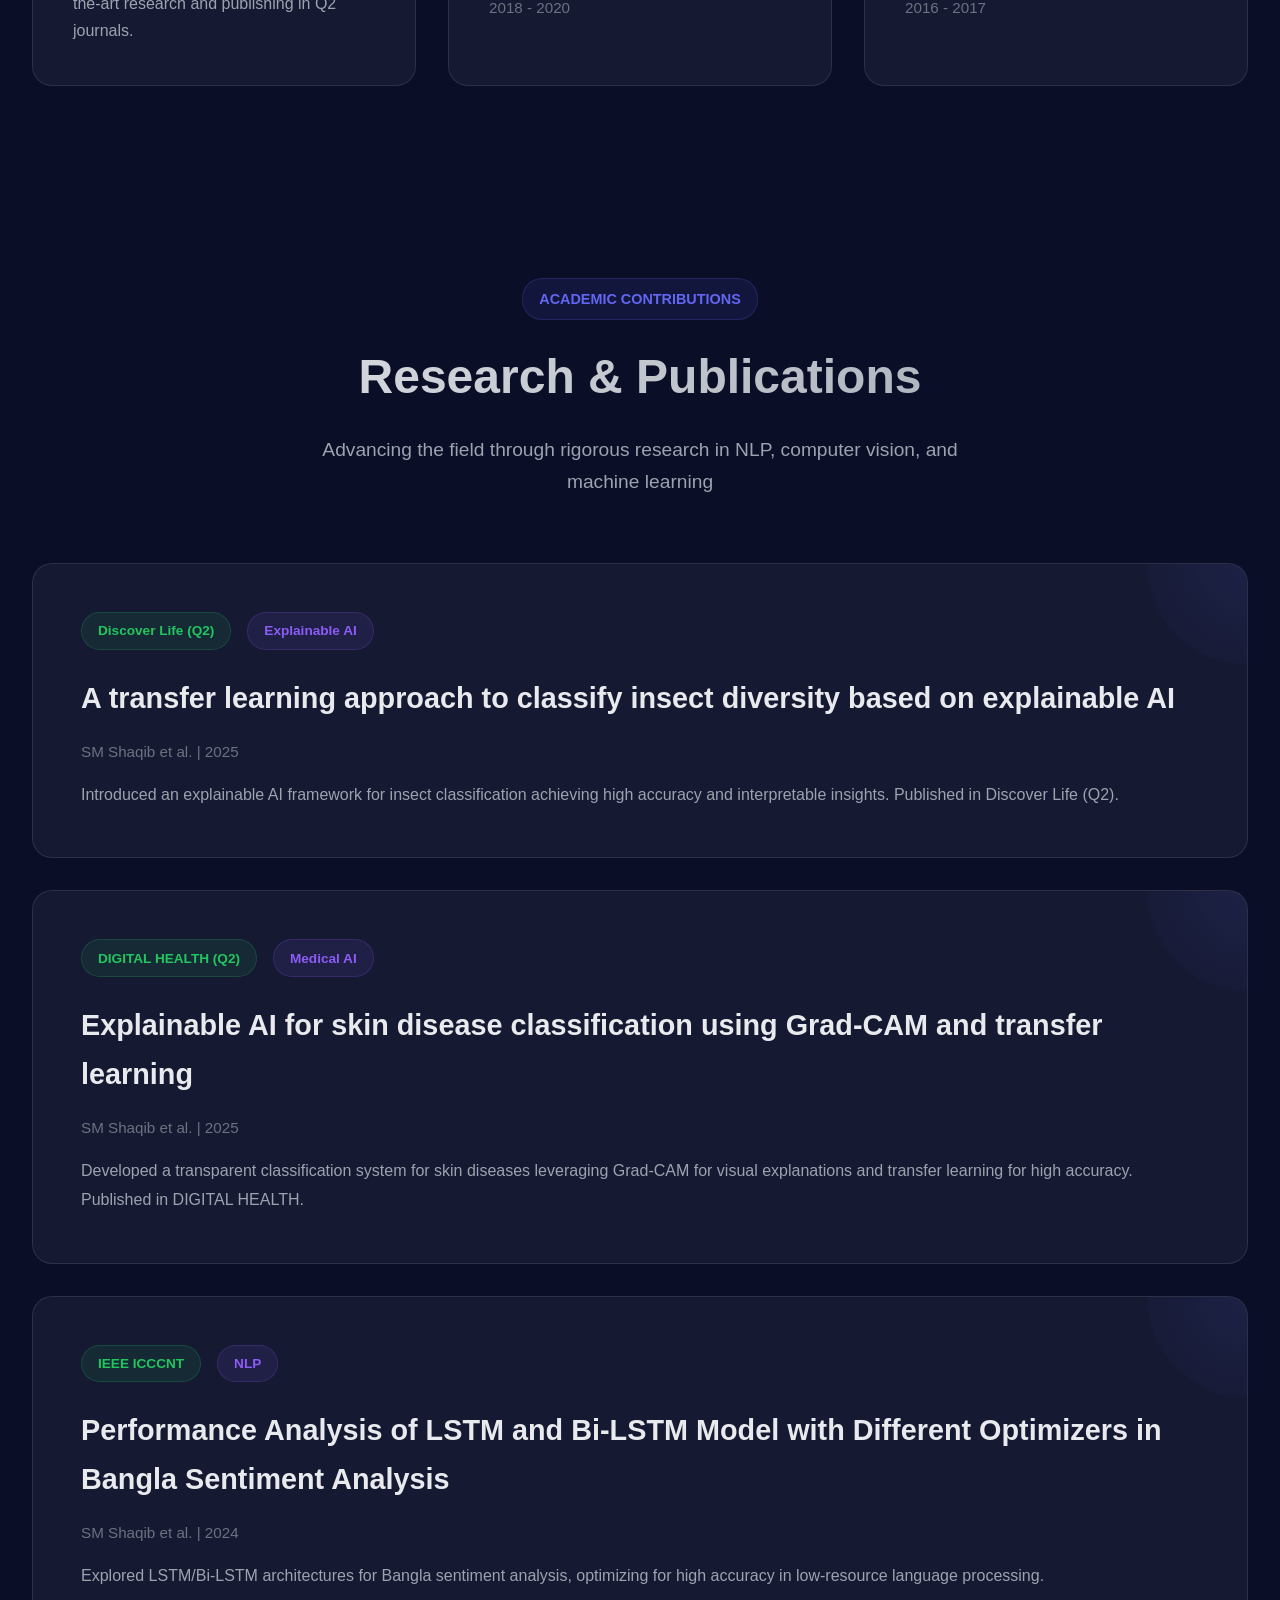
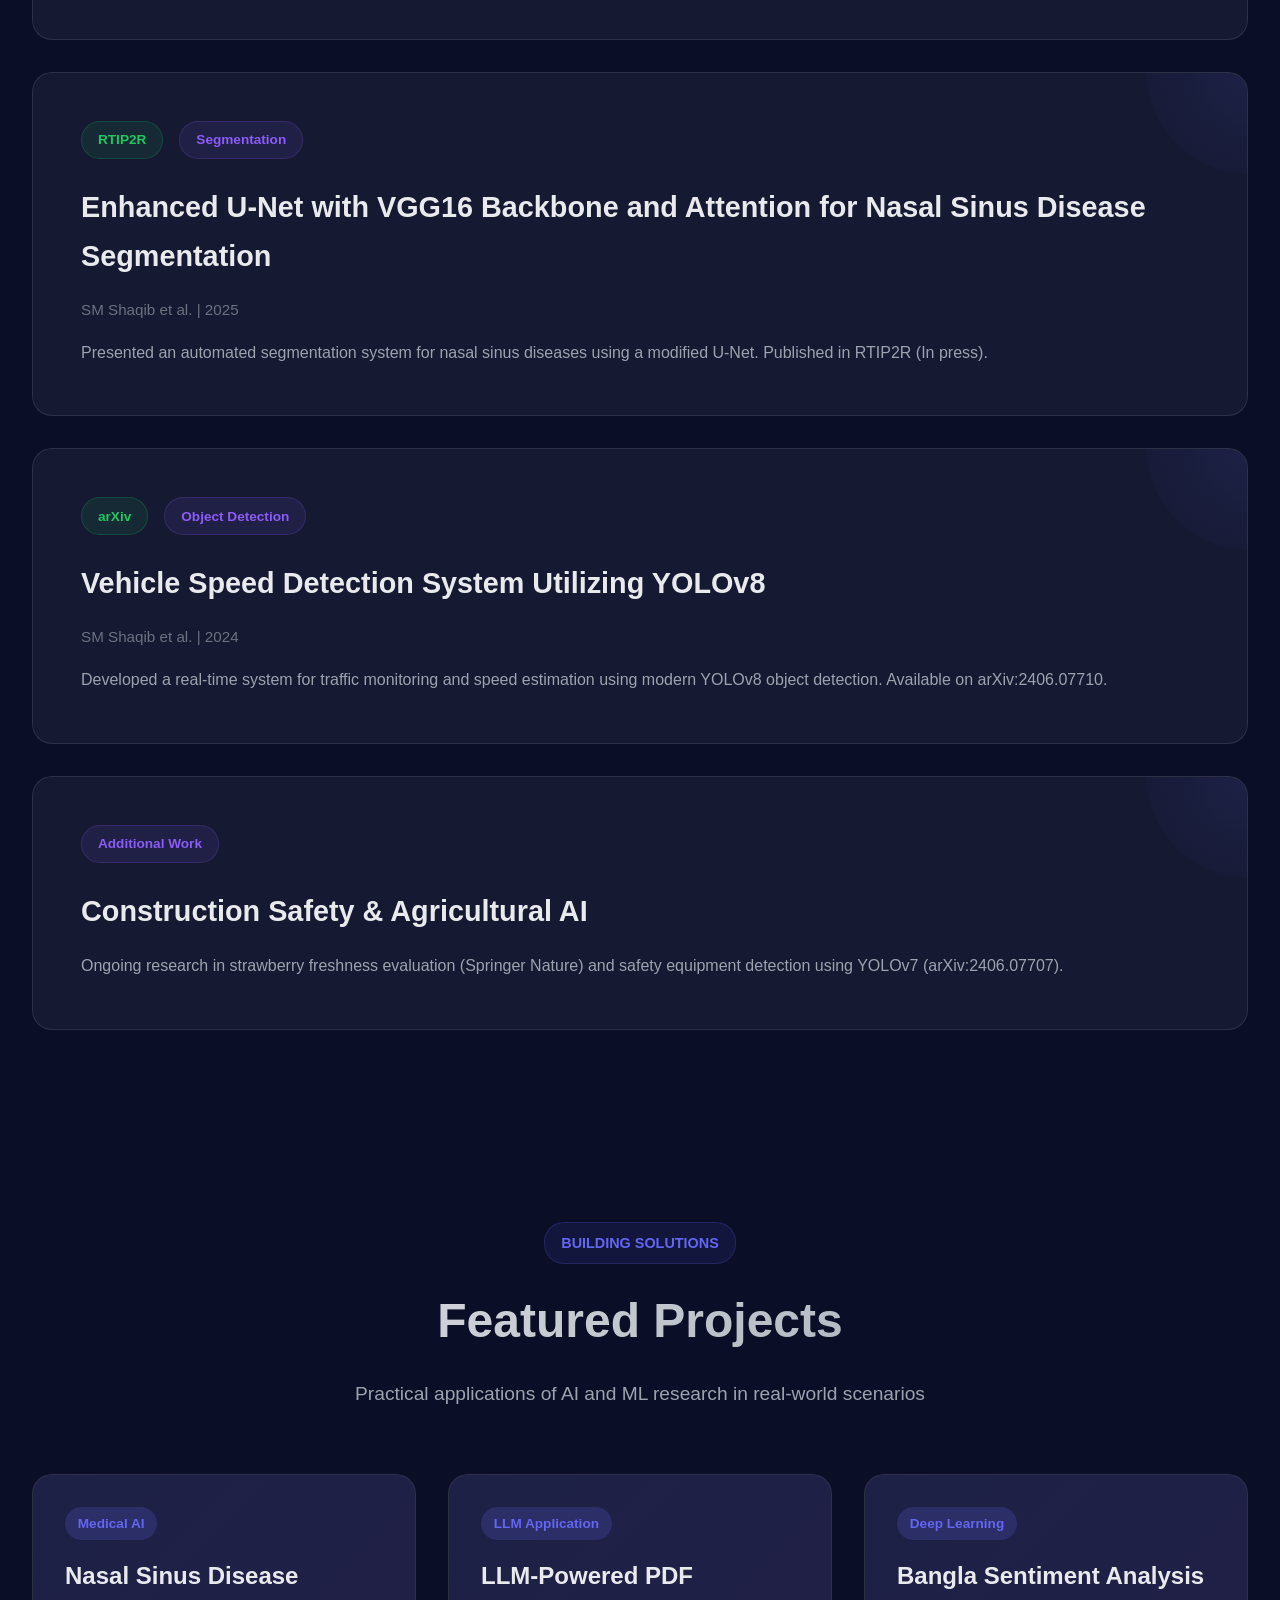
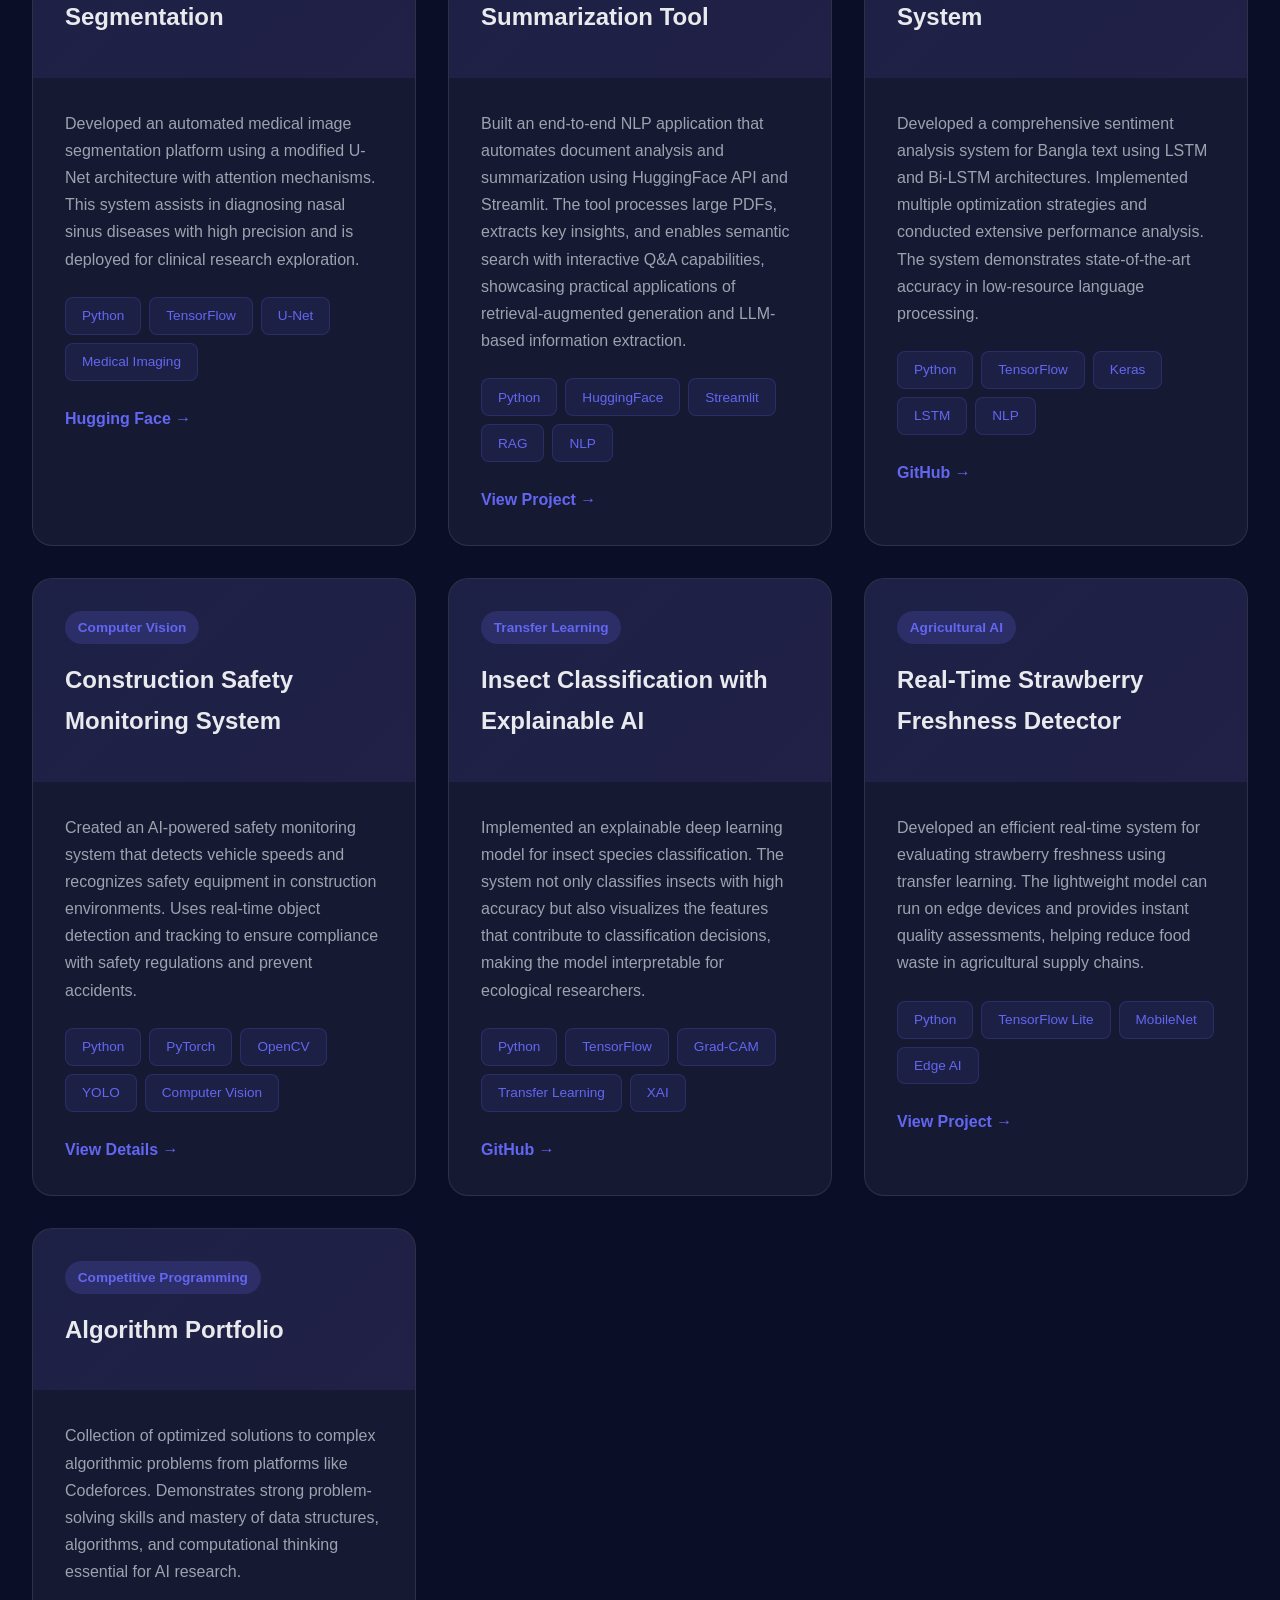
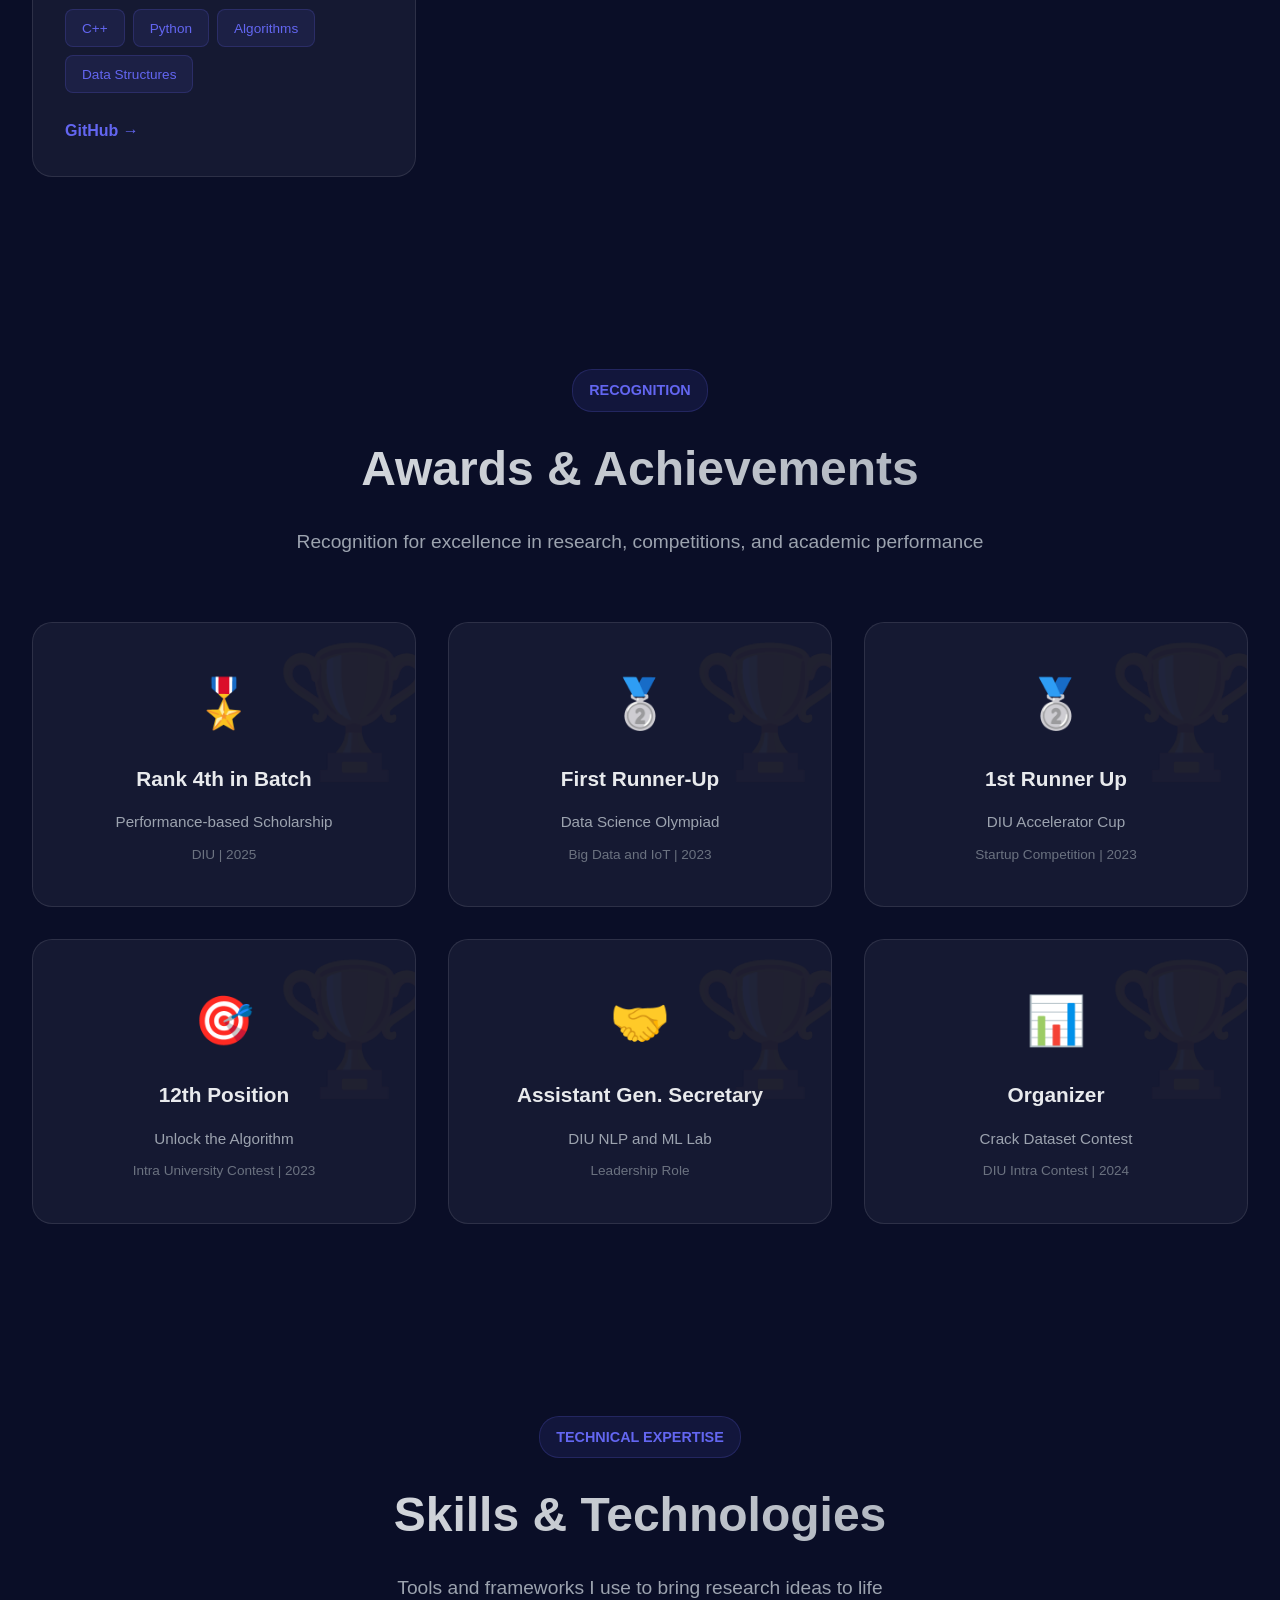
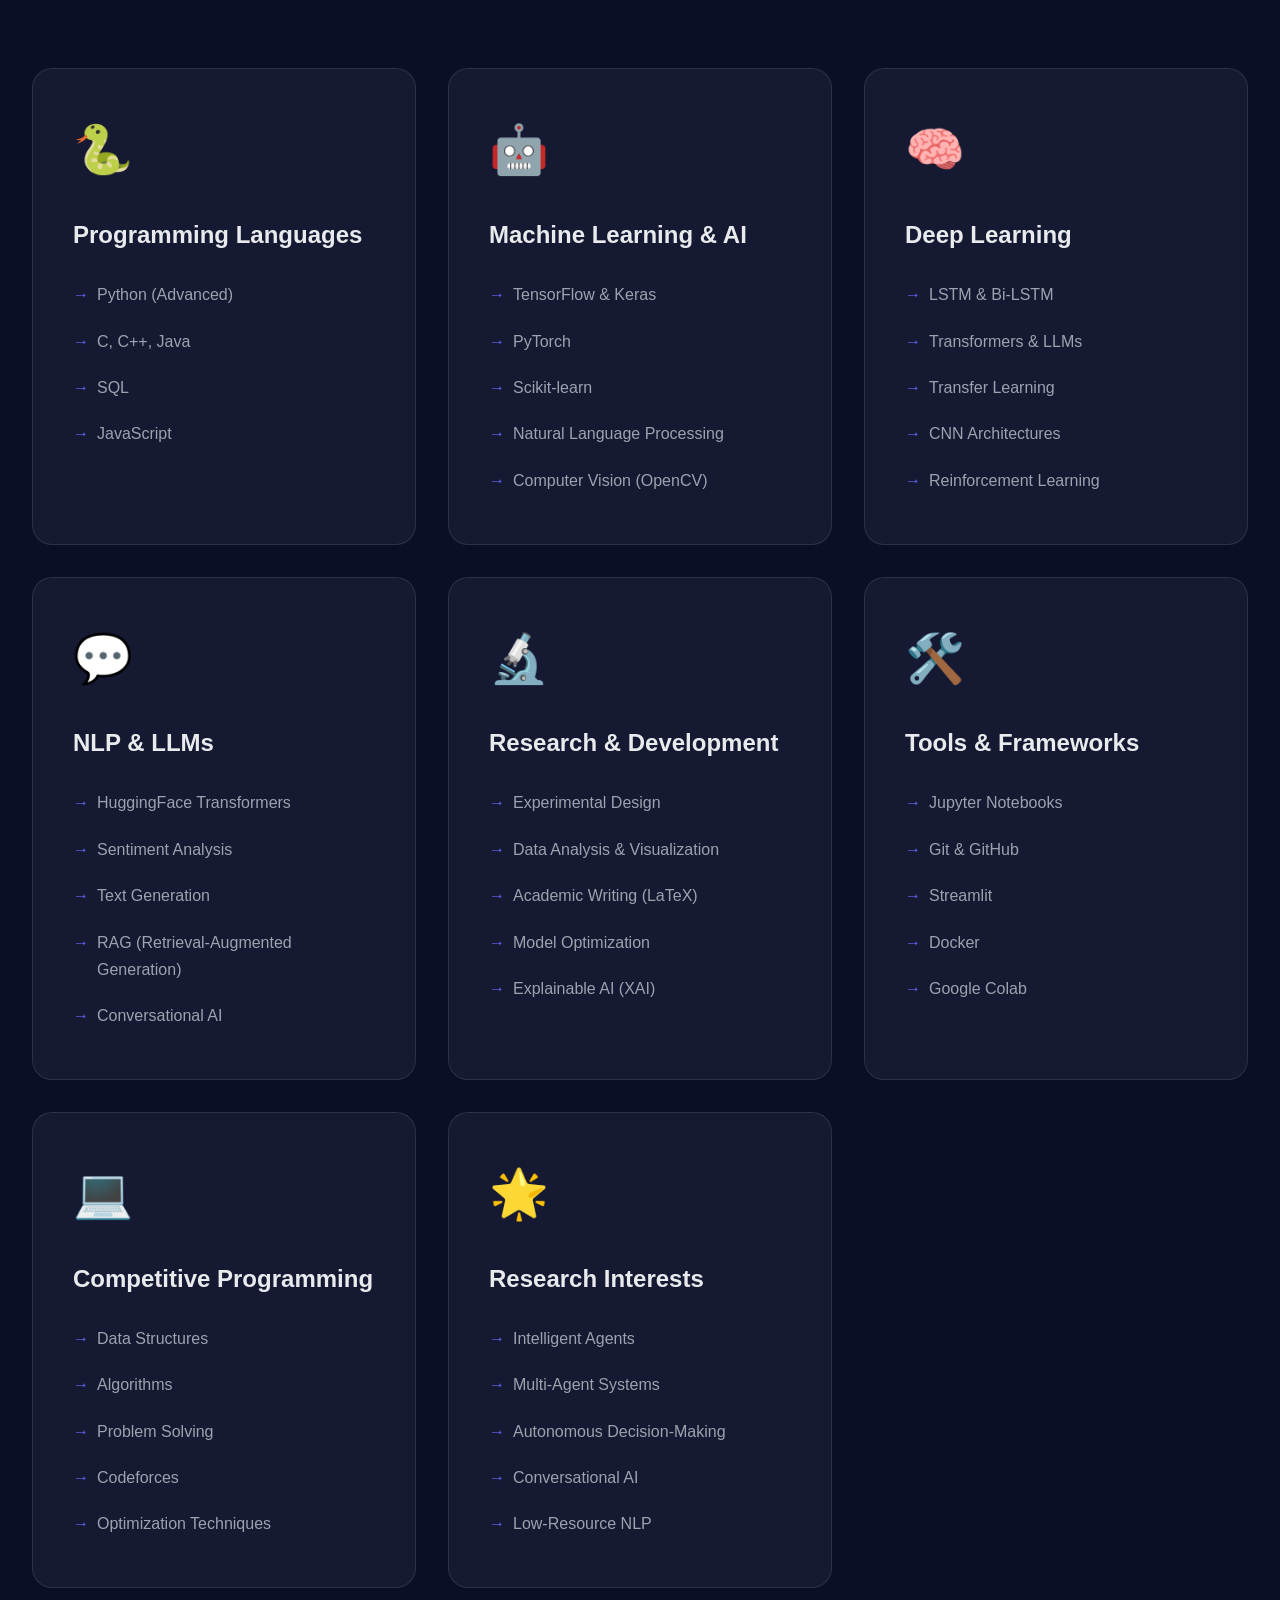
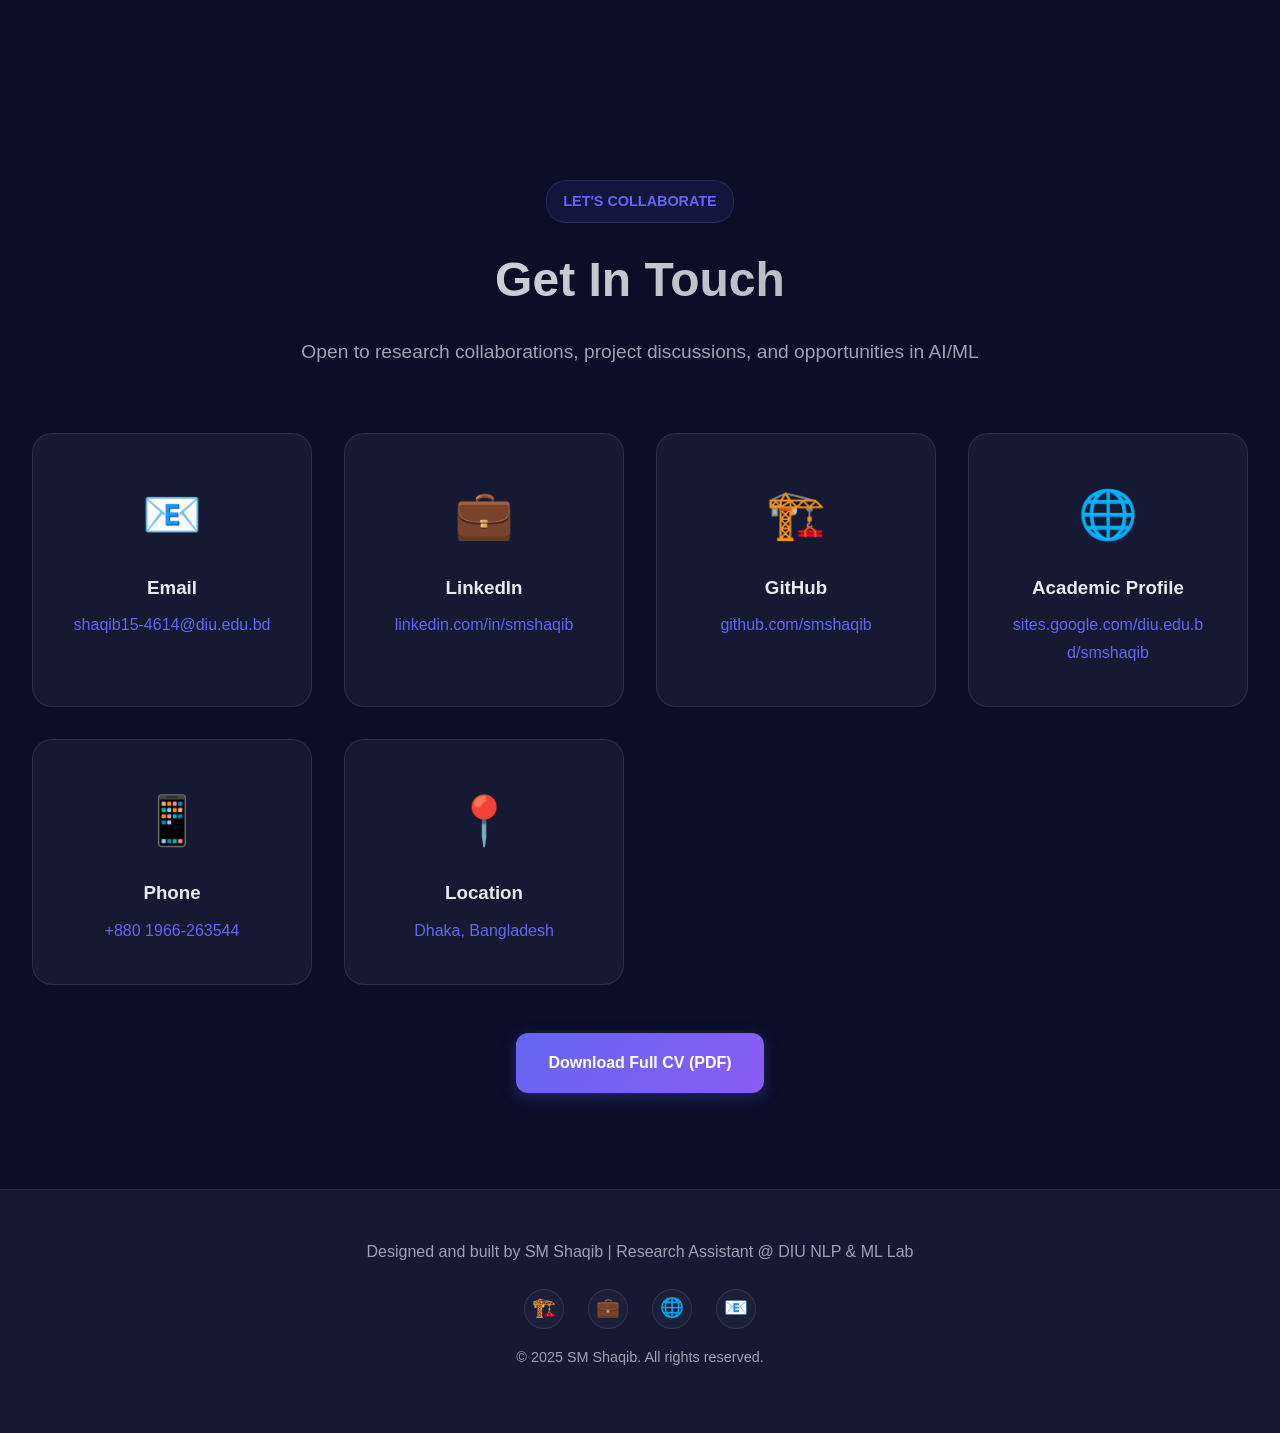
==== commit acf63bfa: "checking" ====
--- a/index.html
+++ b/index.html
@@ -167,7 +167,7 @@
                             <h3>B.Sc. in Computer Science and Engineering</h3>
                             <p class="institution">Daffodil International University, Dhaka</p>
                         </div>
-                        <span class="gpa-badge">3.92/4.00</span>
+                        <span class="gpa-badge">3.90/4.00</span>
                     </div>
                     <p class="duration">Sep 2021 - Sep 2025</p>
                     <p class="edu-details">
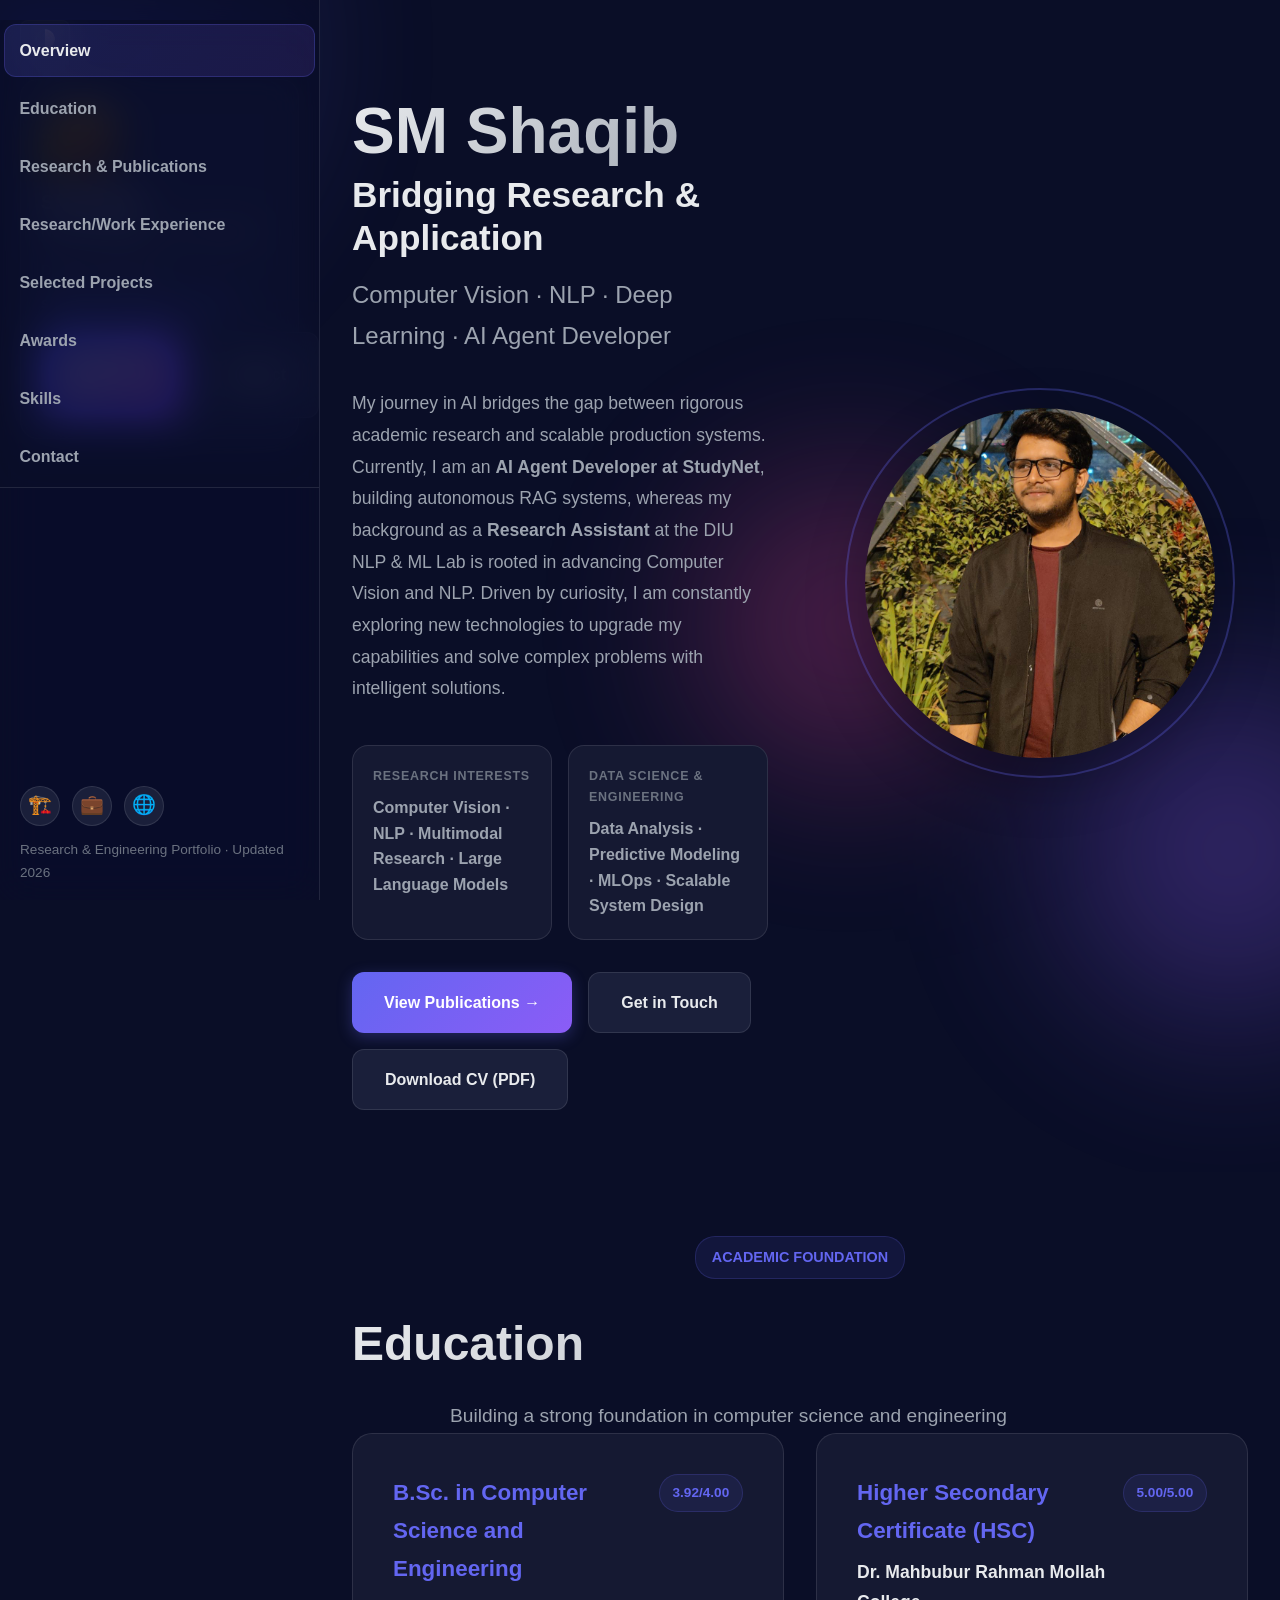
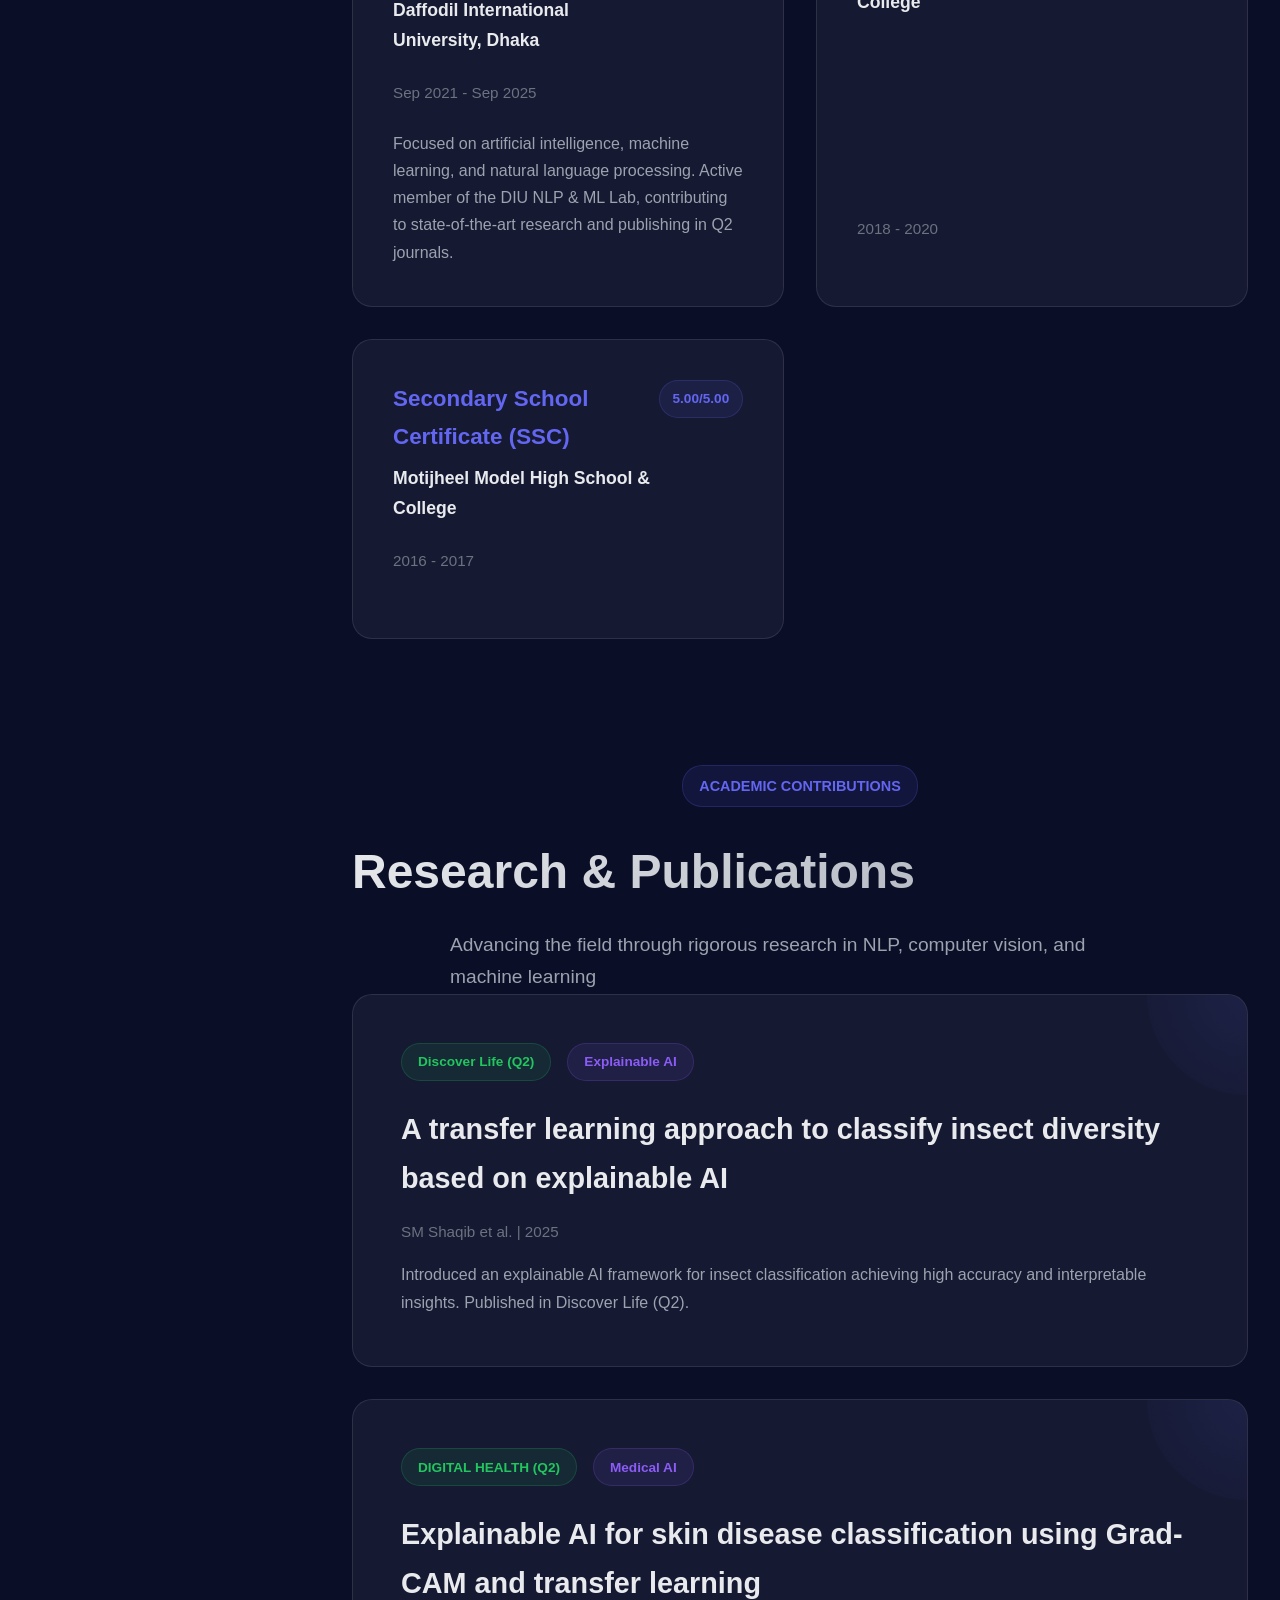
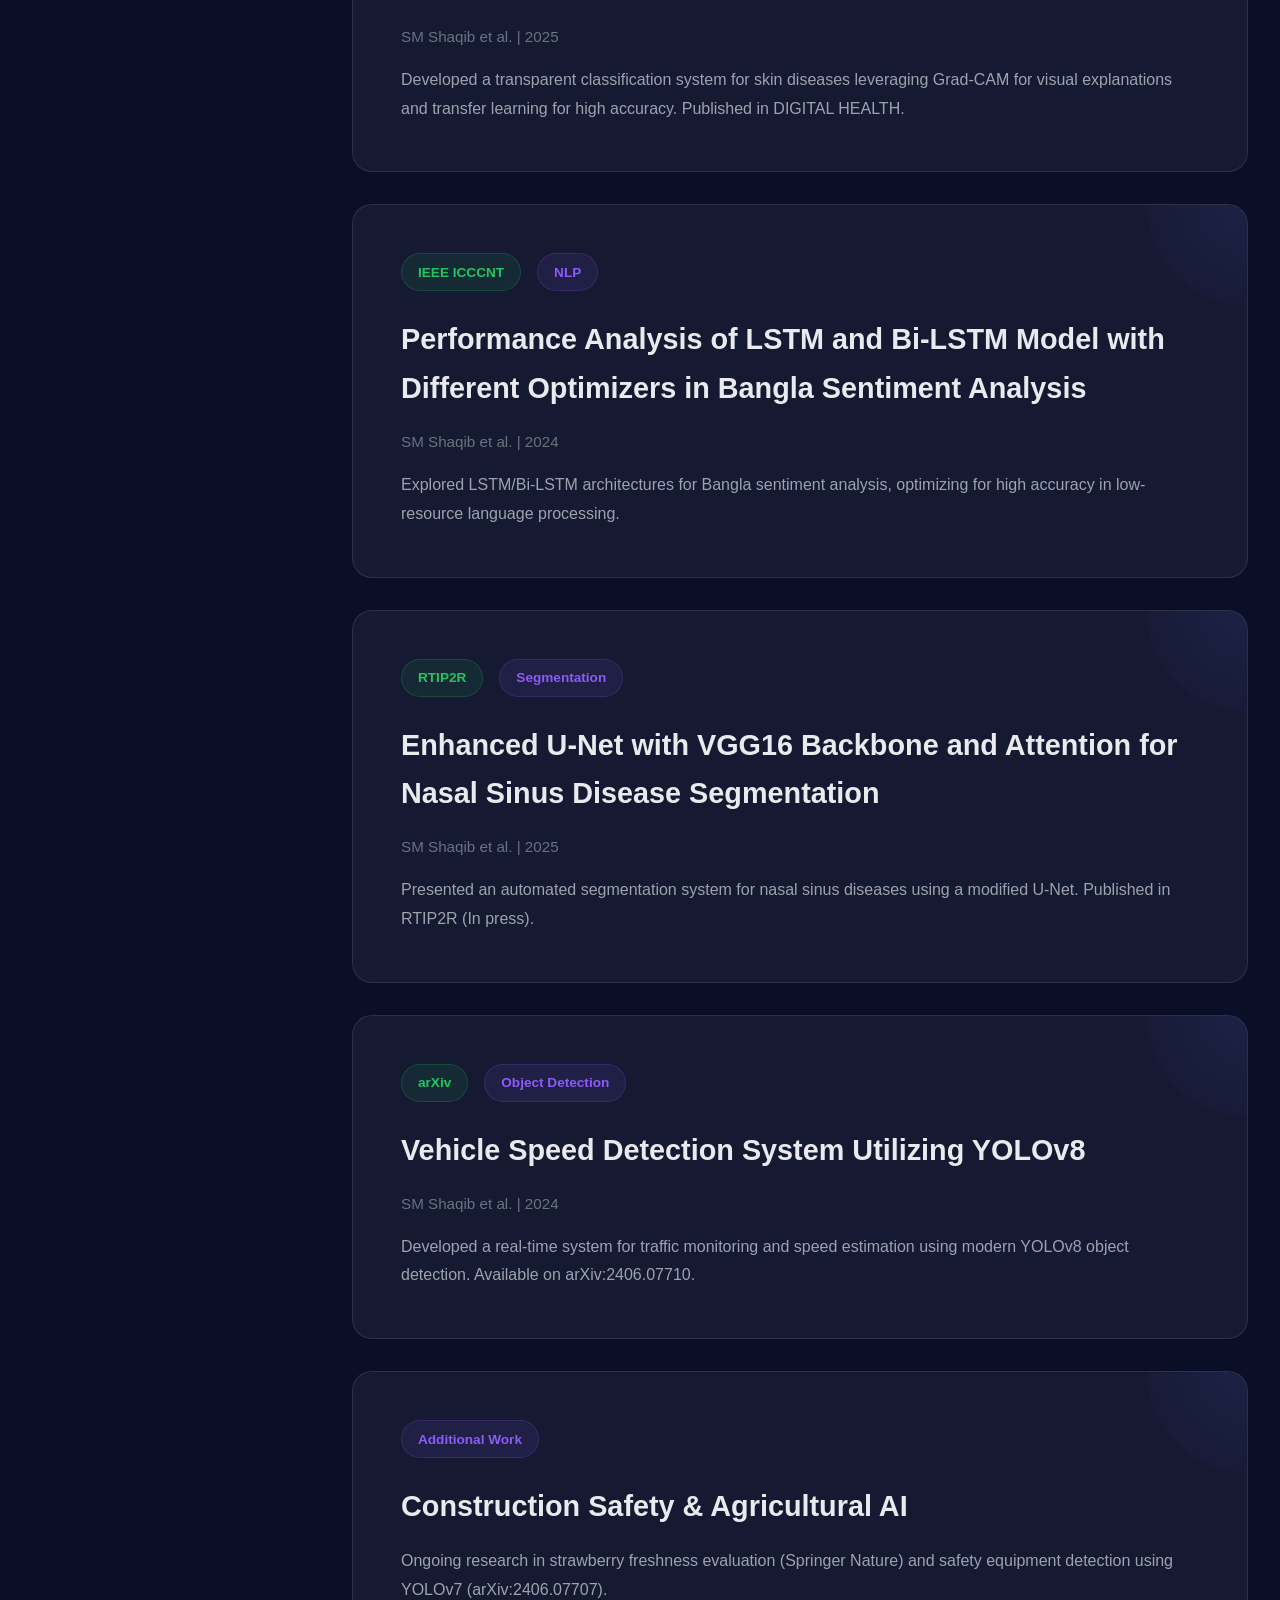
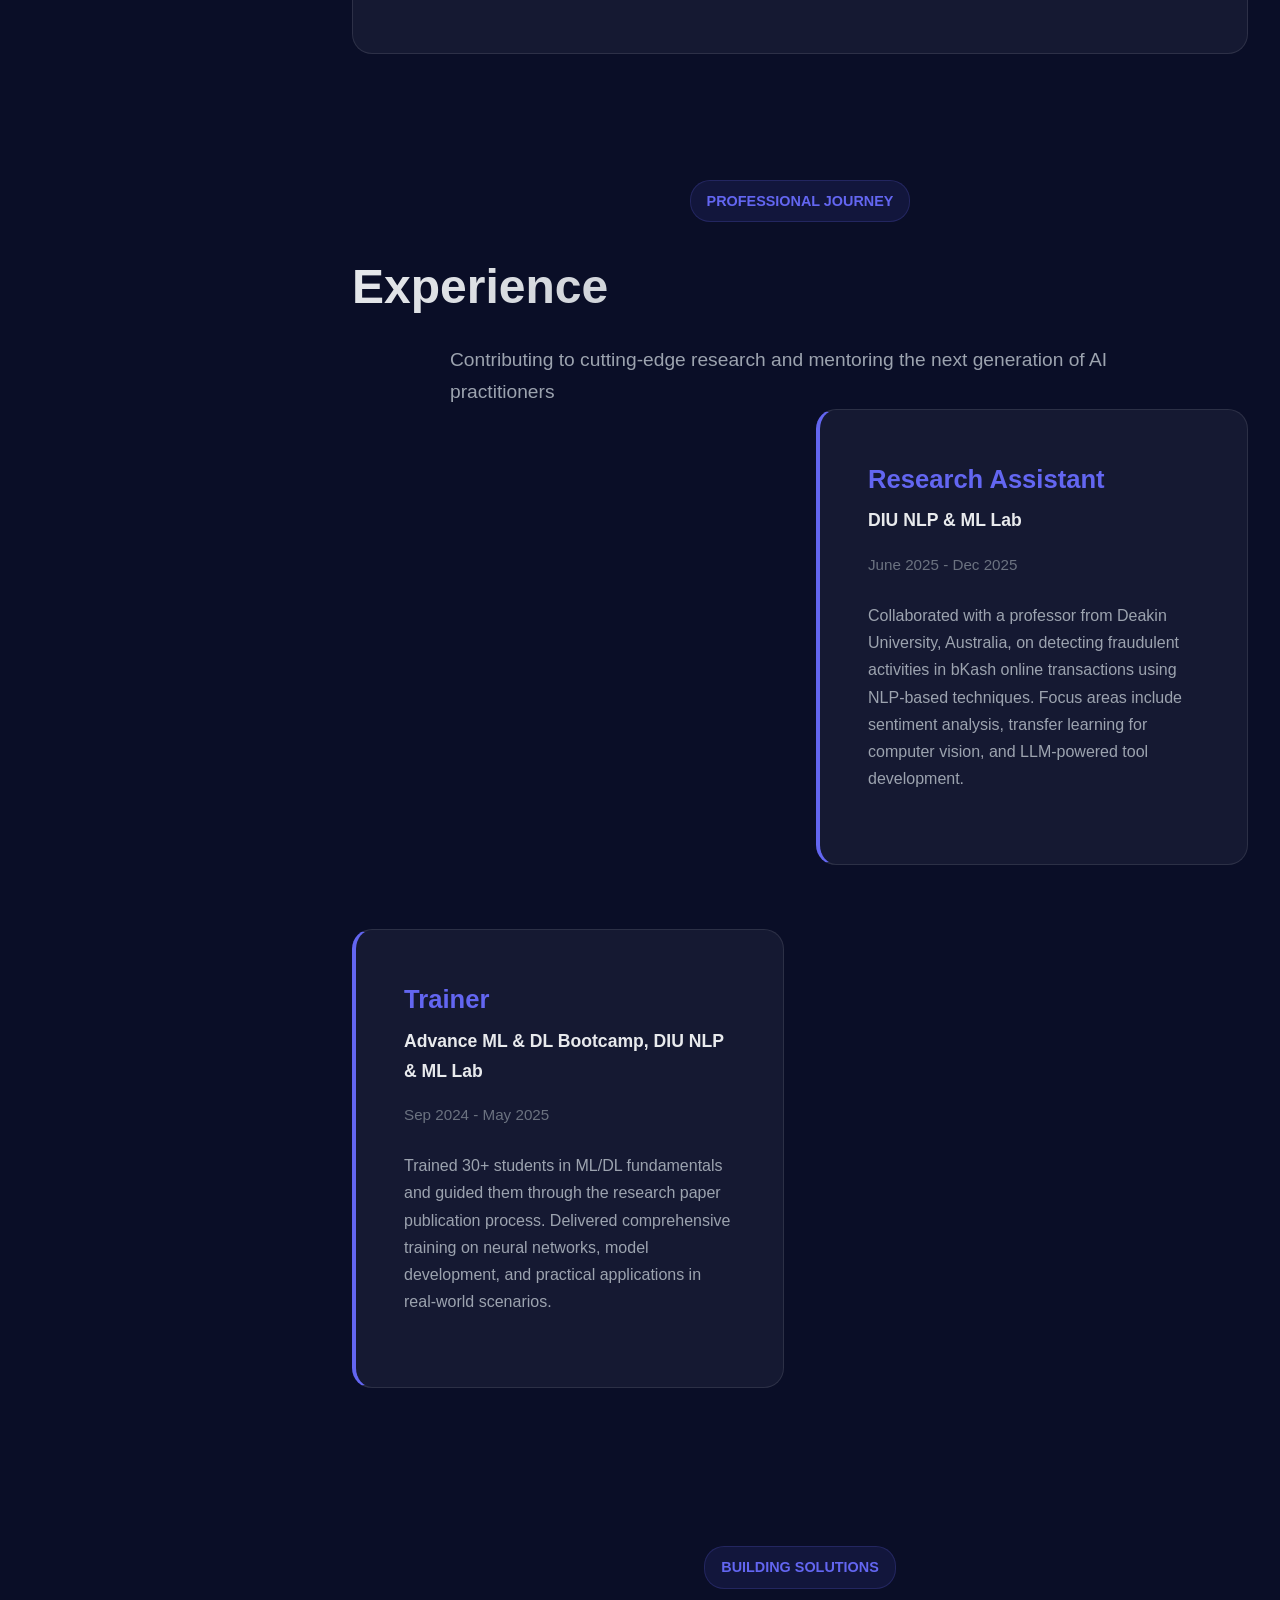
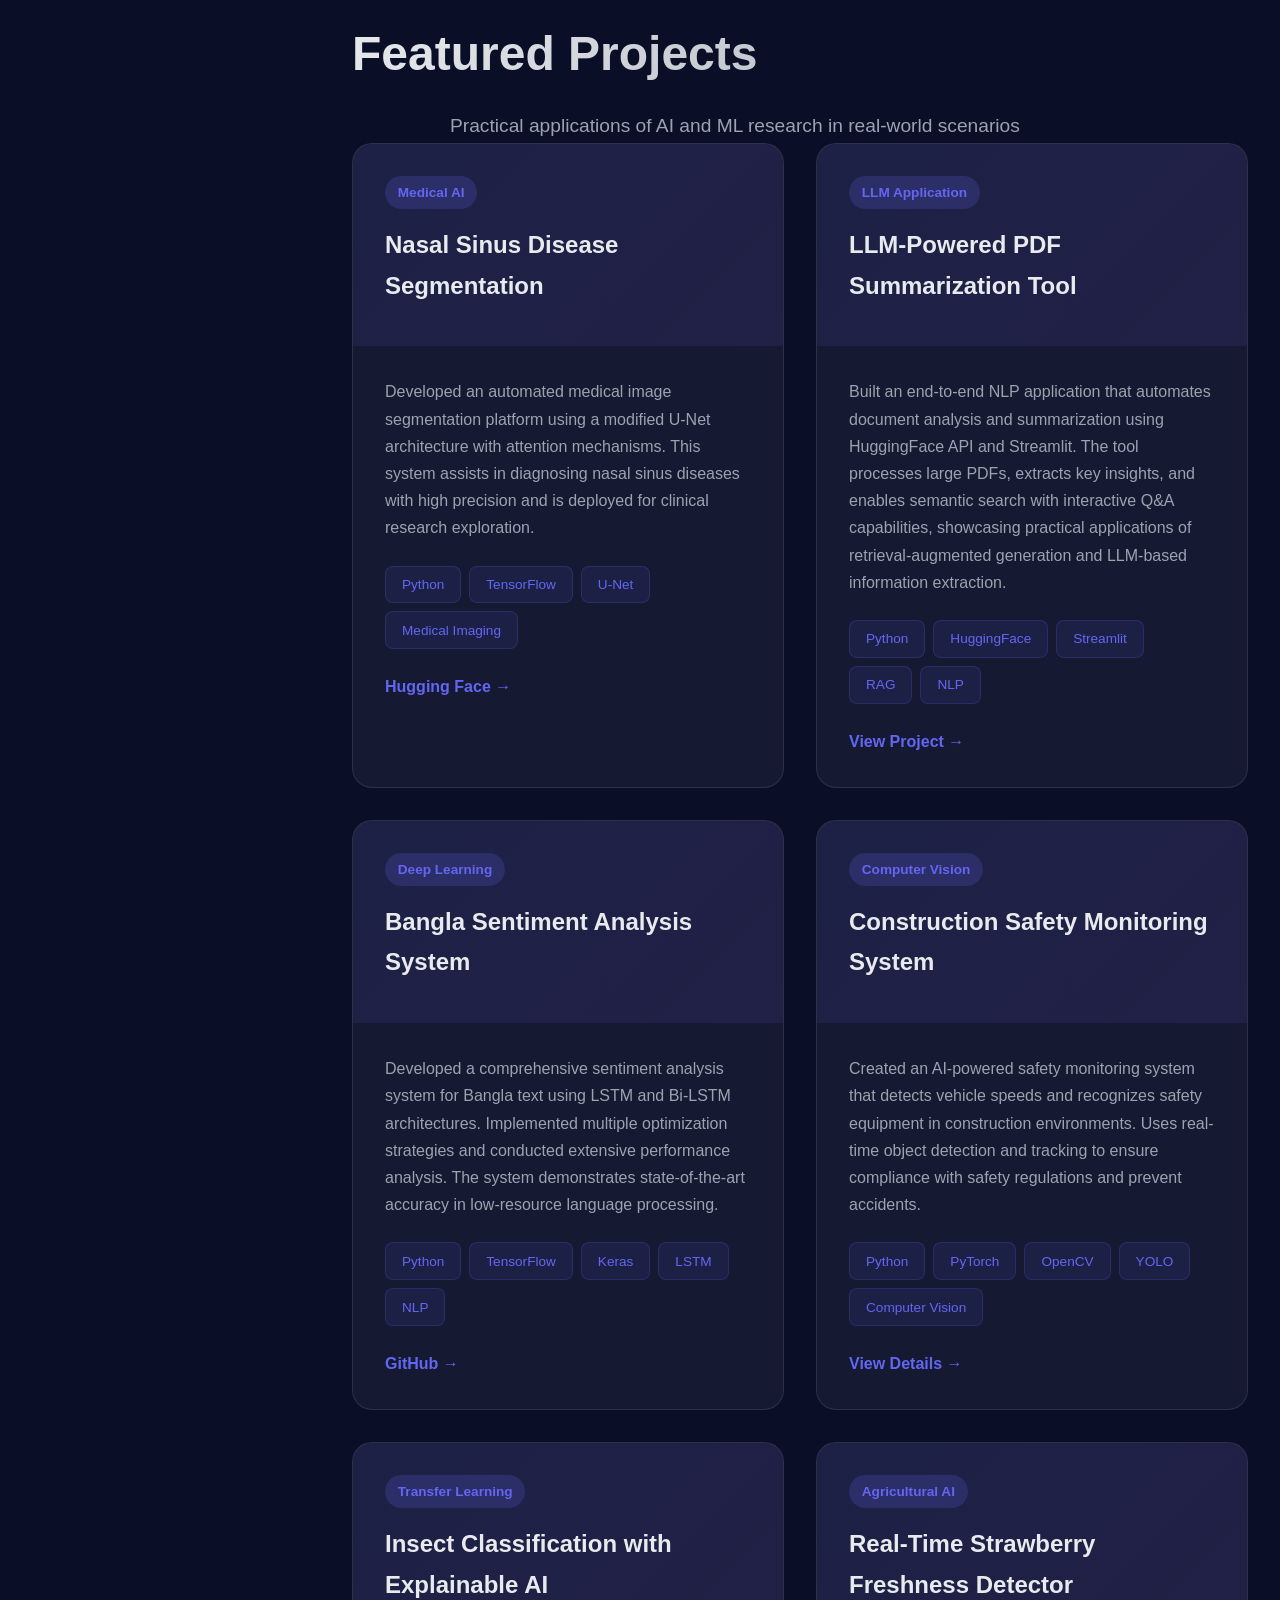
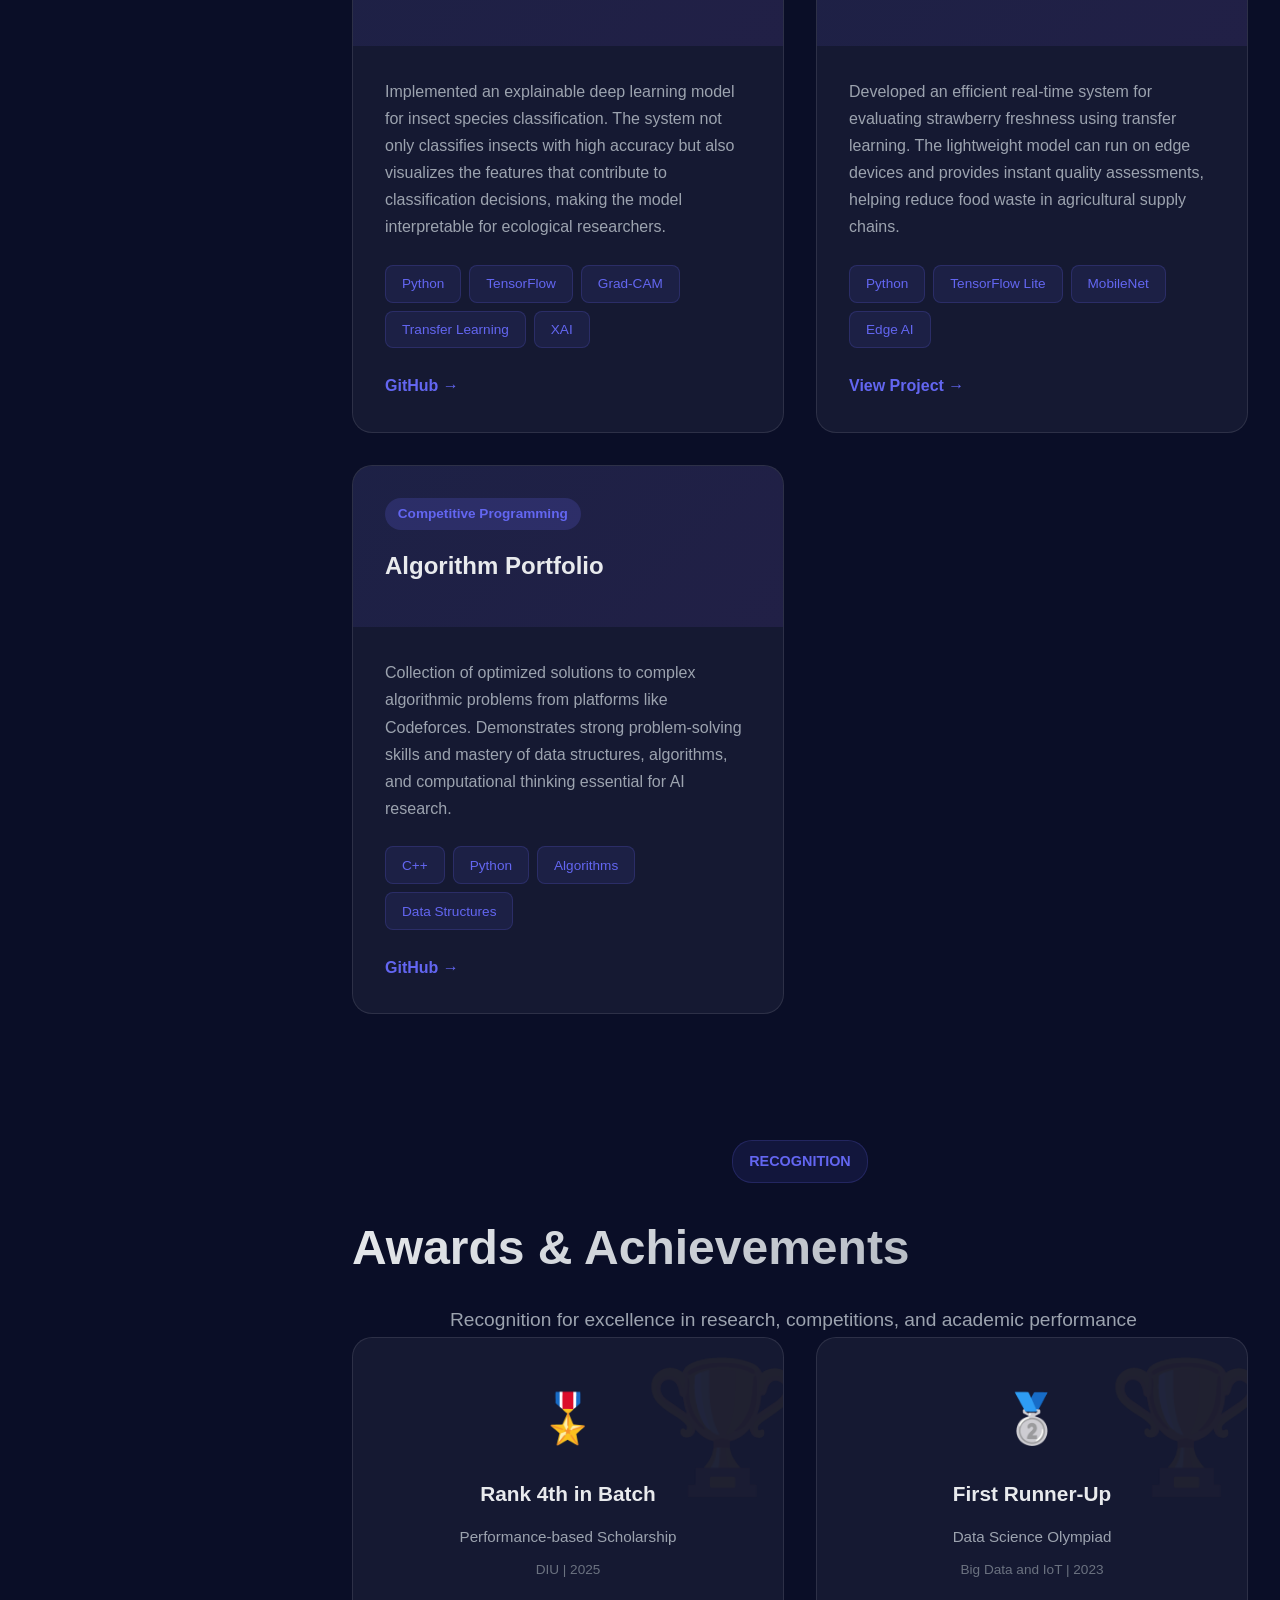
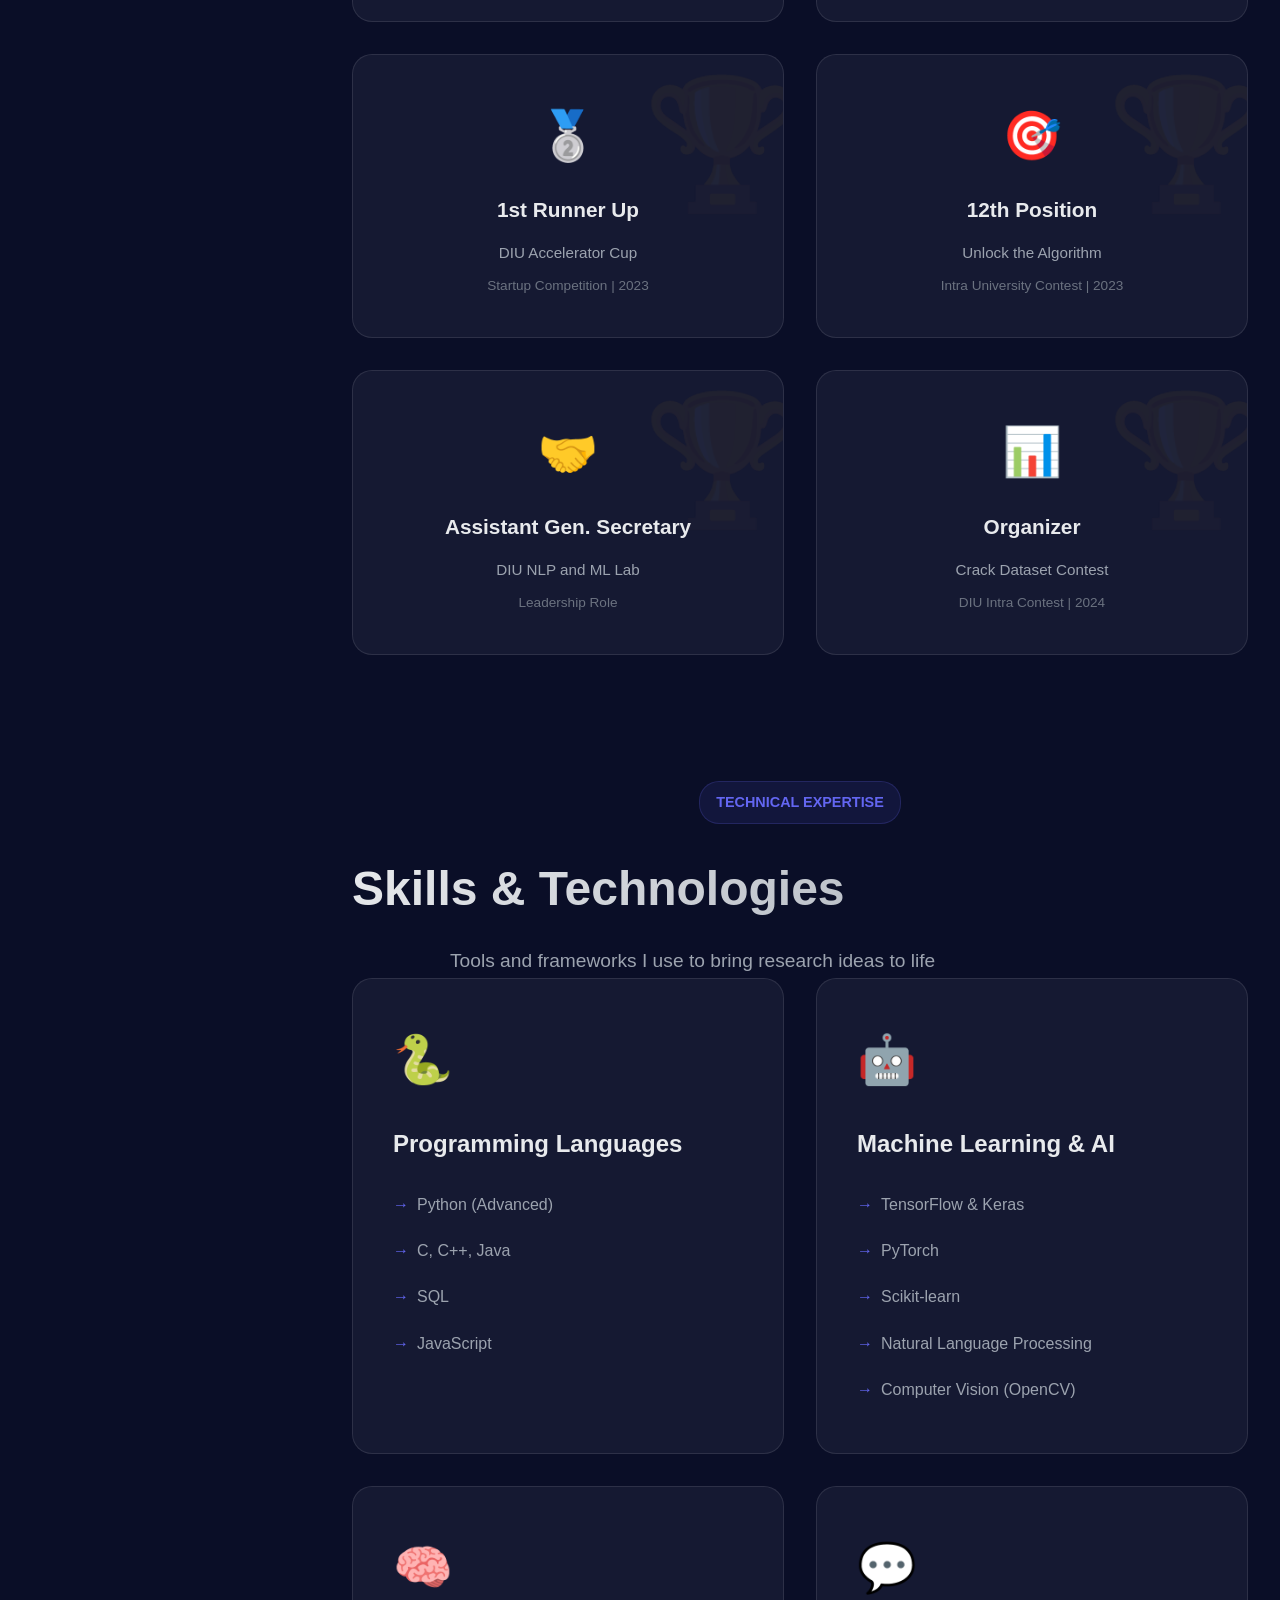
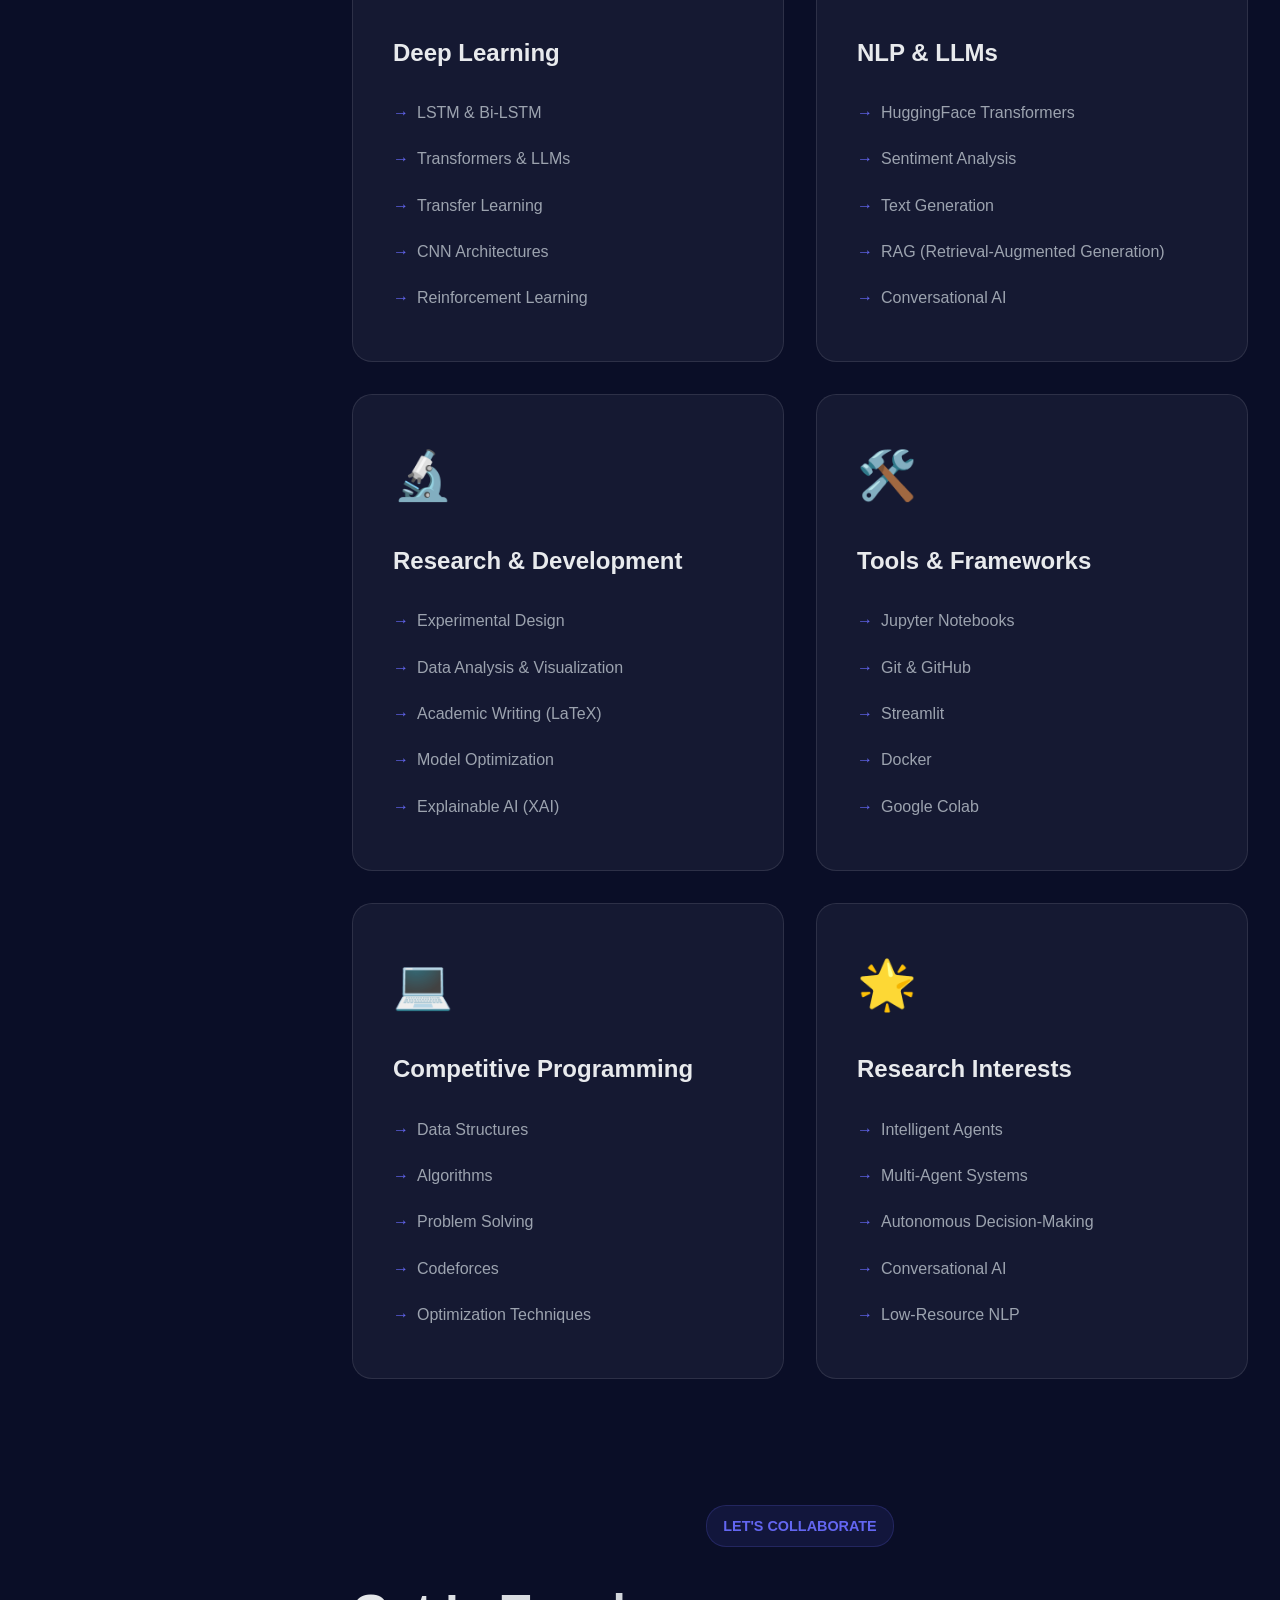
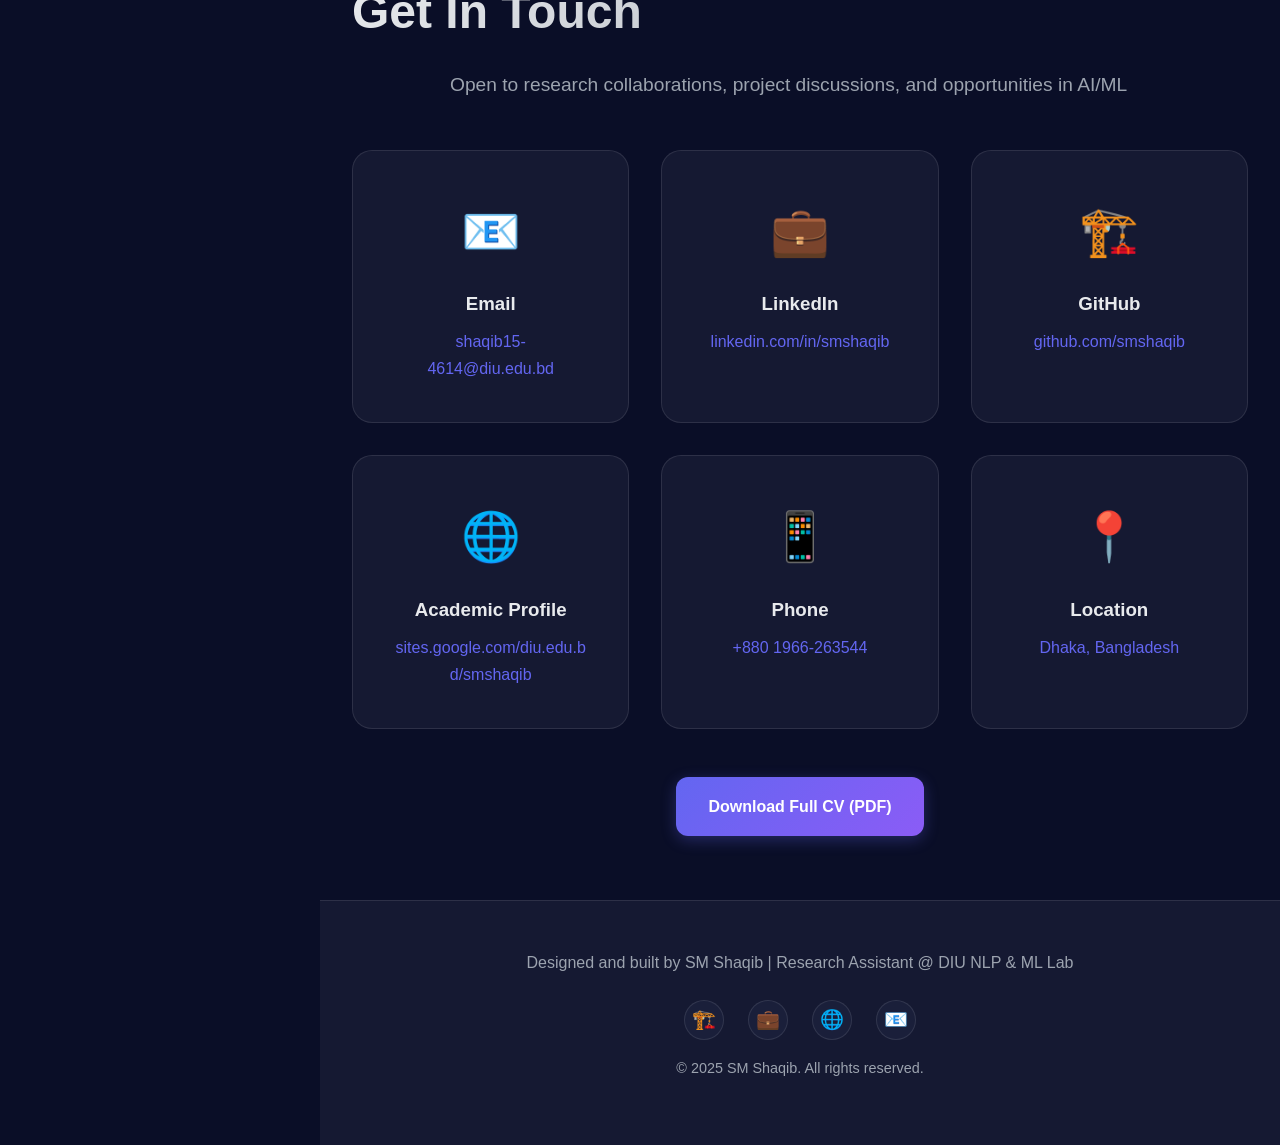
==== commit a170eb19: "Updated" ====
--- a/index.html
+++ b/index.html
@@ -16,731 +16,803 @@
         <div class="orb orb-3"></div>
     </div>
 
-    <!-- Navigation -->
-    <nav id="navbar">
-        <div class="nav-container">
-            <div class="logo">SM Shaqib</div>
-            <ul class="nav-links" id="navLinks">
-                <li><a href="#about">About</a></li>
-                <li><a href="#experience">Experience</a></li>
-                <li><a href="#education">Education</a></li>
-                <li><a href="#research">Research</a></li>
-                <li><a href="#projects">Projects</a></li>
-                <li><a href="#awards">Awards</a></li>
-                <li><a href="#contact">Contact</a></li>
-            </ul>
-            <div style="display: flex; gap: 1rem; align-items: center;">
+    <!-- Layout: Left Sidebar + Main Content -->
+    <div class="layout">
+        <aside class="sidebar" id="sidebar" aria-label="Admissions sidebar">
+            <div class="sidebar-top">
+                <button class="sidebar-toggle" id="sidebarToggle" aria-label="Open/close sidebar">☰</button>
                 <button class="theme-btn" id="themeToggle" aria-label="Toggle theme">🌓</button>
-                <button class="mobile-toggle" id="mobileToggle">☰</button>
             </div>
-        </div>
-    </nav>
-
-    <!-- Hero Section -->
-    <section class="hero" id="about">
-        <div class="hero-container">
-            <div class="hero-content">
-                <h1>Advancing AI Through Research & Innovation</h1>
-                <p class="subtitle">AI Agent Developer · NLP Researcher · ML Engineer</p>
-                <p class="bio">
-                    I'm an AI Agent Developer at StudyNet and a Research Assistant at the DIU NLP & ML Lab.
-                    I specialize in Natural Language Processing, Large Language Models (LLMs), and Machine Learning.
-                    I'm currently focused on building RAG-based intelligent systems, autonomous decision-making
-                    frameworks, and explainable AI solutions for real-world academic and professional challenges.
-                </p>
-
-                <div class="stats-grid">
-                    <div class="stat-card">
-                        <span class="stat-number">7+</span>
-                        <span class="stat-label">Publications</span>
-                    </div>
-                    <div class="stat-card">
-                        <span class="stat-number">3.9</span>
-                        <span class="stat-label">CGPA</span>
-                    </div>
-                    <div class="stat-card">
-                        <span class="stat-number">5+</span>
-                        <span class="stat-label">Awards</span>
-                    </div>
-                </div>
-
-                <div class="cta-buttons">
-                    <a href="#research" class="btn btn-primary">
-                        View Publications →
+
+            <div class="sidebar-profile">
+                <div class="sidebar-avatar">
+                    <img src="assets/images/shaqib.jpg" alt="SM Shaqib" class="sidebar-avatar-img">
+                </div>
+                <div class="sidebar-name">SM Shaqib</div>
+                <div class="sidebar-title">NLP Researcher · ML Engineer</div>
+                <div class="sidebar-meta">
+                    <span>Dhaka, Bangladesh</span>
+                    <span class="dot">•</span>
+                    <a href="mailto:shaqib15-4614@diu.edu.bd">shaqib15-4614@diu.edu.bd</a>
+                </div>
+
+                <div class="sidebar-cta">
+                    <a class="btn btn-primary btn-small" href="assets/docs/Academic_CV_Shaqib.pdf" download>
+                        Download CV
                     </a>
-                    <a href="#contact" class="btn btn-secondary">
-                        Get in Touch
+                    <a class="btn btn-secondary btn-small" href="#contact">
+                        Contact
                     </a>
                 </div>
             </div>
-            <div class="hero-visual">
-                <div class="profile-wrapper">
-                    <div class="profile-ring"></div>
-                    <img src="assets/images/shaqib.jpg" alt="SM Shaqib" class="profile-image">
-                </div>
+
+            <nav class="sidebar-nav" aria-label="Section navigation">
+                <a href="#about" class="sidebar-link">Overview</a>
+                <a href="#education" class="sidebar-link">Education</a>
+                <a href="#research" class="sidebar-link">Research & Publications</a>
+                <a href="#experience" class="sidebar-link">Research/Work Experience</a>
+                <a href="#projects" class="sidebar-link">Selected Projects</a>
+                <a href="#awards" class="sidebar-link">Awards</a>
+                <a href="#skills" class="sidebar-link">Skills</a>
+                <a href="#contact" class="sidebar-link">Contact</a>
+            </nav>
+
+            <div class="sidebar-footer">
+                <div class="sidebar-social">
+                    <a href="https://github.com/smshaqib" class="social-link" target="_blank"
+                        aria-label="GitHub">🏗️</a>
+                    <a href="https://www.linkedin.com/in/smshaqib/" class="social-link" target="_blank"
+                        aria-label="LinkedIn">💼</a>
+                    <a href="https://sites.google.com/diu.edu.bd/smshaqib/home" class="social-link" target="_blank"
+                        aria-label="Academic Website">🌐</a>
+                </div>
+                <div class="sidebar-footnote">Research & Engineering Portfolio · Updated 2026</div>
             </div>
-        </div>
-    </section>
-
-    <!-- Experience Section -->
-    <section id="experience">
-        <div class="container">
-            <div class="section-header fade-in">
-                <span class="section-label">PROFESSIONAL JOURNEY</span>
-                <h2 class="section-title">Experience</h2>
-                <p class="section-description">
-                    Contributing to cutting-edge research and mentoring the next generation of AI practitioners
-                </p>
-            </div>
-
-            <div class="experience-grid">
-                <div class="experience-card fade-in current">
-                    <span class="current-badge">Current Role</span>
-                    <div class="experience-header">
-                        <div class="experience-title">
-                            <h3>AI Agent Developer</h3>
-                            <p class="experience-org">StudyNet</p>
-                        </div>
-                        <div class="experience-period">
-                            Oct 2025 - Present
-                        </div>
-                    </div>
-                    <p class="project-description">
-                        Building an RAG-based LLM system using FAISS vector database and Django Framework.
-                        Developed custom agents to assist students in finding information related to higher education,
-                        optimizing information retrieval and user interaction.
+        </aside>
+
+        <main class="main" id="mainContent">
+            <div class="sidebar-backdrop" id="sidebarBackdrop" aria-hidden="true"></div>
+
+            <!-- Hero Section -->
+            <section class="hero" id="about">
+                <div class="hero-container">
+                    <div class="hero-content">
+                        <h1>SM Shaqib</h1>
+                        <h2 class="profile-title">Bridging Research & Application</h2>
+                        <p class="subtitle">Computer Vision · NLP · Deep Learning · AI Agent Developer</p>
+                        <p class="bio">
+                            My journey in AI bridges the gap between rigorous academic research and scalable production
+                            systems. Currently, I am an <strong>AI Agent Developer at StudyNet</strong>, building
+                            autonomous RAG systems, whereas my background as a <strong>Research Assistant</strong> at
+                            the DIU NLP & ML Lab is rooted in advancing Computer Vision and NLP. Driven by curiosity, I
+                            am constantly exploring new technologies to upgrade my capabilities and solve complex
+                            problems with intelligent solutions.
+                        </p>
+
+                        <div class="info-grid">
+                            <div class="info-card">
+                                <div class="info-label">Research Interests</div>
+                                <div class="info-body">Computer Vision · NLP · Multimodal Research · Large Language
+                                    Models</div>
+                            </div>
+                            <div class="info-card">
+                                <div class="info-label">Data Science & Engineering</div>
+                                <div class="info-body">Data Analysis · Predictive Modeling · MLOps · Scalable System
+                                    Design</div>
+                            </div>
+                        </div>
+
+
+
+                        <div class="cta-buttons">
+                            <a href="https://scholar.google.com/citations?user=nNnRwrwAAAAJ" class="btn btn-primary"
+                                target="_blank" rel="noopener">
+                                View Publications →
+                            </a>
+                            <a href="#contact" class="btn btn-secondary">
+                                Get in Touch
+                            </a>
+                            <a href="assets/docs/Academic_CV_Shaqib.pdf" class="btn btn-secondary" download>
+                                Download CV (PDF)
+                            </a>
+                        </div>
+                    </div>
+                    <div class="hero-visual">
+                        <div class="profile-wrapper">
+                            <div class="profile-ring"></div>
+                            <img src="assets/images/shaqib.jpg" alt="SM Shaqib" class="profile-image">
+                        </div>
+                    </div>
+                </div>
+            </section>
+
+
+
+            <!-- Education Section -->
+            <section id="education">
+                <div class="container">
+                    <div class="section-header fade-in">
+                        <span class="section-label">ACADEMIC FOUNDATION</span>
+                        <h2 class="section-title">Education</h2>
+                        <p class="section-description">
+                            Building a strong foundation in computer science and engineering
+                        </p>
+                    </div>
+
+                    <div class="education-grid">
+                        <div class="education-card fade-in">
+                            <div class="education-header">
+                                <div class="education-info">
+                                    <h3>B.Sc. in Computer Science and Engineering</h3>
+                                    <p class="institution">Daffodil International University, Dhaka</p>
+                                </div>
+                                <span class="gpa-badge">3.92/4.00</span>
+                            </div>
+                            <p class="duration">Sep 2021 - Sep 2025</p>
+                            <p class="edu-details">
+                                Focused on artificial intelligence, machine learning, and natural language processing.
+                                Active member of the DIU NLP & ML Lab, contributing to state-of-the-art research
+                                and publishing in Q2 journals.
+                            </p>
+                        </div>
+
+                        <div class="education-card fade-in">
+                            <div class="education-header">
+                                <div class="education-info">
+                                    <h3>Higher Secondary Certificate (HSC)</h3>
+                                    <p class="institution">Dr. Mahbubur Rahman Mollah College</p>
+                                </div>
+                                <span class="gpa-badge">5.00/5.00</span>
+                            </div>
+                            <p class="duration">2018 - 2020</p>
+                        </div>
+
+                        <div class="education-card fade-in">
+                            <div class="education-header">
+                                <div class="education-info">
+                                    <h3>Secondary School Certificate (SSC)</h3>
+                                    <p class="institution">Motijheel Model High School & College</p>
+                                </div>
+                                <span class="gpa-badge">5.00/5.00</span>
+                            </div>
+                            <p class="duration">2016 - 2017</p>
+                        </div>
+                    </div>
+                </div>
+            </section>
+
+            <!-- Research & Publications Section -->
+            <section id="research">
+                <div class="container">
+                    <div class="section-header fade-in">
+                        <span class="section-label">ACADEMIC CONTRIBUTIONS</span>
+                        <h2 class="section-title">Research & Publications</h2>
+                        <p class="section-description">
+                            Advancing the field through rigorous research in NLP, computer vision, and machine learning
+                        </p>
+                    </div>
+
+                    <div class="research-grid">
+                        <div class="research-card fade-in">
+                            <div class="research-meta">
+                                <span class="research-badge published">Discover Life (Q2)</span>
+                                <span class="research-badge">Explainable AI</span>
+                            </div>
+                            <h3>A transfer learning approach to classify insect diversity based on explainable AI</h3>
+                            <p class="research-authors">SM Shaqib et al. | 2025</p>
+                            <p class="research-description">
+                                Introduced an explainable AI framework for insect classification achieving high accuracy
+                                and
+                                interpretable insights. Published in Discover Life (Q2).
+                            </p>
+                        </div>
+
+                        <div class="research-card fade-in">
+                            <div class="research-meta">
+                                <span class="research-badge published">DIGITAL HEALTH (Q2)</span>
+                                <span class="research-badge">Medical AI</span>
+                            </div>
+                            <h3>Explainable AI for skin disease classification using Grad-CAM and transfer learning</h3>
+                            <p class="research-authors">SM Shaqib et al. | 2025</p>
+                            <p class="research-description">
+                                Developed a transparent classification system for skin diseases leveraging Grad-CAM for
+                                visual explanations and transfer learning for high accuracy. Published in DIGITAL
+                                HEALTH.
+                            </p>
+                        </div>
+
+                        <div class="research-card fade-in">
+                            <div class="research-meta">
+                                <span class="research-badge published">IEEE ICCCNT</span>
+                                <span class="research-badge">NLP</span>
+                            </div>
+                            <h3>Performance Analysis of LSTM and Bi-LSTM Model with Different Optimizers in Bangla
+                                Sentiment
+                                Analysis</h3>
+                            <p class="research-authors">SM Shaqib et al. | 2024</p>
+                            <p class="research-description">
+                                Explored LSTM/Bi-LSTM architectures for Bangla sentiment analysis, optimizing for high
+                                accuracy in low-resource language processing.
+                            </p>
+                        </div>
+
+                        <div class="research-card fade-in">
+                            <div class="research-meta">
+                                <span class="research-badge published">RTIP2R</span>
+                                <span class="research-badge">Segmentation</span>
+                            </div>
+                            <h3>Enhanced U-Net with VGG16 Backbone and Attention for Nasal Sinus Disease Segmentation
+                            </h3>
+                            <p class="research-authors">SM Shaqib et al. | 2025</p>
+                            <p class="research-description">
+                                Presented an automated segmentation system for nasal sinus diseases using a modified
+                                U-Net.
+                                Published in RTIP2R (In press).
+                            </p>
+                        </div>
+
+                        <div class="research-card fade-in">
+                            <div class="research-meta">
+                                <span class="research-badge published">arXiv</span>
+                                <span class="research-badge">Object Detection</span>
+                            </div>
+                            <h3>Vehicle Speed Detection System Utilizing YOLOv8</h3>
+                            <p class="research-authors">SM Shaqib et al. | 2024</p>
+                            <p class="research-description">
+                                Developed a real-time system for traffic monitoring and speed estimation using modern
+                                YOLOv8
+                                object detection. Available on arXiv:2406.07710.
+                            </p>
+                        </div>
+
+                        <div class="research-card fade-in">
+                            <div class="research-meta">
+                                <span class="research-badge">Additional Work</span>
+                            </div>
+                            <h3>Construction Safety & Agricultural AI</h3>
+                            <p class="research-description">
+                                Ongoing research in strawberry freshness evaluation (Springer Nature) and safety
+                                equipment
+                                detection using YOLOv7 (arXiv:2406.07707).
+                            </p>
+                        </div>
+                    </div>
+                </div>
+            </section>
+
+            <!-- Experience Section -->
+            <section id="experience">
+                <div class="container">
+                    <div class="section-header fade-in">
+                        <span class="section-label">PROFESSIONAL JOURNEY</span>
+                        <h2 class="section-title">Experience</h2>
+                        <p class="section-description">
+                            Contributing to cutting-edge research and mentoring the next generation of AI practitioners
+                        </p>
+                    </div>
+
+                    <div class="experience-grid">
+                        <div class="experience-card fade-in current">
+                            <span class="current-badge">Current Role</span>
+                            <div class="experience-header">
+                                <div class="experience-title">
+                                    <h3>AI Agent Developer</h3>
+                                    <p class="experience-org">StudyNet</p>
+                                </div>
+                                <div class="experience-period">
+                                    Oct 2025 - Present
+                                </div>
+                            </div>
+                            <p class="project-description">
+                                Building an RAG-based LLM system using FAISS vector database and Django Framework.
+                                Developed custom agents to assist students in finding information related to higher
+                                education,
+                                optimizing information retrieval and user interaction.
+                            </p>
+                        </div>
+
+                        <div class="experience-card fade-in">
+                            <div class="experience-header">
+                                <div class="experience-title">
+                                    <h3>Research Assistant</h3>
+                                    <p class="experience-org">DIU NLP & ML Lab</p>
+                                </div>
+                                <div class="experience-period">
+                                    June 2025 - Dec 2025
+                                </div>
+                            </div>
+                            <p class="project-description">
+                                Collaborated with a professor from Deakin University, Australia, on detecting fraudulent
+                                activities in bKash online transactions using NLP-based techniques. Focus areas include
+                                sentiment analysis, transfer learning for computer vision, and LLM-powered tool
+                                development.
+                            </p>
+                        </div>
+
+                        <div class="experience-card fade-in">
+                            <div class="experience-header">
+                                <div class="experience-title">
+                                    <h3>Trainer</h3>
+                                    <p class="experience-org">Advance ML & DL Bootcamp, DIU NLP & ML Lab</p>
+                                </div>
+                                <div class="experience-period">
+                                    Sep 2024 - May 2025
+                                </div>
+                            </div>
+                            <p class="project-description">
+                                Trained 30+ students in ML/DL fundamentals and guided them through the research paper
+                                publication process. Delivered comprehensive training on neural networks, model
+                                development,
+                                and practical applications in real-world scenarios.
+                            </p>
+                        </div>
+                    </div>
+                </div>
+            </section>
+
+            <!-- Projects Section -->
+            <section id="projects">
+                <div class="container">
+                    <div class="section-header fade-in">
+                        <span class="section-label">BUILDING SOLUTIONS</span>
+                        <h2 class="section-title">Featured Projects</h2>
+                        <p class="section-description">
+                            Practical applications of AI and ML research in real-world scenarios
+                        </p>
+                    </div>
+
+                    <div class="projects-grid">
+                        <div class="project-card fade-in">
+                            <div class="project-header">
+                                <span class="project-type">Medical AI</span>
+                                <h3>Nasal Sinus Disease Segmentation</h3>
+                            </div>
+                            <div class="project-body">
+                                <p class="project-description">
+                                    Developed an automated medical image segmentation platform using a modified U-Net
+                                    architecture with attention mechanisms. This system assists in diagnosing nasal
+                                    sinus
+                                    diseases with high precision and is deployed for clinical research exploration.
+                                </p>
+                                <div class="tech-stack">
+                                    <span class="tech-tag">Python</span>
+                                    <span class="tech-tag">TensorFlow</span>
+                                    <span class="tech-tag">U-Net</span>
+                                    <span class="tech-tag">Medical Imaging</span>
+                                </div>
+                                <div class="project-links">
+                                    <a href="https://huggingface.co/spaces/smshaqib" class="project-link"
+                                        target="_blank">
+                                        Hugging Face →
+                                    </a>
+                                </div>
+                            </div>
+                        </div>
+
+                        <div class="project-card fade-in">
+                            <div class="project-header">
+                                <span class="project-type">LLM Application</span>
+                                <h3>LLM-Powered PDF Summarization Tool</h3>
+                            </div>
+                            <div class="project-body">
+                                <p class="project-description">
+                                    Built an end-to-end NLP application that automates document analysis and
+                                    summarization using
+                                    HuggingFace API and Streamlit. The tool processes large PDFs, extracts key insights,
+                                    and
+                                    enables semantic search with interactive Q&A capabilities, showcasing practical
+                                    applications
+                                    of retrieval-augmented generation and LLM-based information extraction.
+                                </p>
+                                <div class="tech-stack">
+                                    <span class="tech-tag">Python</span>
+                                    <span class="tech-tag">HuggingFace</span>
+                                    <span class="tech-tag">Streamlit</span>
+                                    <span class="tech-tag">RAG</span>
+                                    <span class="tech-tag">NLP</span>
+                                </div>
+                                <div class="project-links">
+                                    <a href="https://github.com/smshaqib" class="project-link" target="_blank">
+                                        View Project →
+                                    </a>
+                                </div>
+                            </div>
+                        </div>
+
+                        <div class="project-card fade-in">
+                            <div class="project-header">
+                                <span class="project-type">Deep Learning</span>
+                                <h3>Bangla Sentiment Analysis System</h3>
+                            </div>
+                            <div class="project-body">
+                                <p class="project-description">
+                                    Developed a comprehensive sentiment analysis system for Bangla text using LSTM and
+                                    Bi-LSTM
+                                    architectures. Implemented multiple optimization strategies and conducted extensive
+                                    performance
+                                    analysis. The system demonstrates state-of-the-art accuracy in low-resource language
+                                    processing.
+                                </p>
+                                <div class="tech-stack">
+                                    <span class="tech-tag">Python</span>
+                                    <span class="tech-tag">TensorFlow</span>
+                                    <span class="tech-tag">Keras</span>
+                                    <span class="tech-tag">LSTM</span>
+                                    <span class="tech-tag">NLP</span>
+                                </div>
+                                <div class="project-links">
+                                    <a href="https://github.com/smshaqib" class="project-link" target="_blank">
+                                        GitHub →
+                                    </a>
+                                </div>
+                            </div>
+                        </div>
+
+                        <div class="project-card fade-in">
+                            <div class="project-header">
+                                <span class="project-type">Computer Vision</span>
+                                <h3>Construction Safety Monitoring System</h3>
+                            </div>
+                            <div class="project-body">
+                                <p class="project-description">
+                                    Created an AI-powered safety monitoring system that detects vehicle speeds and
+                                    recognizes
+                                    safety equipment in construction environments. Uses real-time object detection and
+                                    tracking
+                                    to ensure compliance with safety regulations and prevent accidents.
+                                </p>
+                                <div class="tech-stack">
+                                    <span class="tech-tag">Python</span>
+                                    <span class="tech-tag">PyTorch</span>
+                                    <span class="tech-tag">OpenCV</span>
+                                    <span class="tech-tag">YOLO</span>
+                                    <span class="tech-tag">Computer Vision</span>
+                                </div>
+                                <div class="project-links">
+                                    <a href="https://github.com/smshaqib" class="project-link" target="_blank">
+                                        View Details →
+                                    </a>
+                                </div>
+                            </div>
+                        </div>
+
+                        <div class="project-card fade-in">
+                            <div class="project-header">
+                                <span class="project-type">Transfer Learning</span>
+                                <h3>Insect Classification with Explainable AI</h3>
+                            </div>
+                            <div class="project-body">
+                                <p class="project-description">
+                                    Implemented an explainable deep learning model for insect species classification.
+                                    The system
+                                    not only classifies insects with high accuracy but also visualizes the features that
+                                    contribute
+                                    to classification decisions, making the model interpretable for ecological
+                                    researchers.
+                                </p>
+                                <div class="tech-stack">
+                                    <span class="tech-tag">Python</span>
+                                    <span class="tech-tag">TensorFlow</span>
+                                    <span class="tech-tag">Grad-CAM</span>
+                                    <span class="tech-tag">Transfer Learning</span>
+                                    <span class="tech-tag">XAI</span>
+                                </div>
+                                <div class="project-links">
+                                    <a href="https://github.com/smshaqib" class="project-link" target="_blank">
+                                        GitHub →
+                                    </a>
+                                </div>
+                            </div>
+                        </div>
+
+                        <div class="project-card fade-in">
+                            <div class="project-header">
+                                <span class="project-type">Agricultural AI</span>
+                                <h3>Real-Time Strawberry Freshness Detector</h3>
+                            </div>
+                            <div class="project-body">
+                                <p class="project-description">
+                                    Developed an efficient real-time system for evaluating strawberry freshness using
+                                    transfer
+                                    learning. The lightweight model can run on edge devices and provides instant quality
+                                    assessments,
+                                    helping reduce food waste in agricultural supply chains.
+                                </p>
+                                <div class="tech-stack">
+                                    <span class="tech-tag">Python</span>
+                                    <span class="tech-tag">TensorFlow Lite</span>
+                                    <span class="tech-tag">MobileNet</span>
+                                    <span class="tech-tag">Edge AI</span>
+                                </div>
+                                <div class="project-links">
+                                    <a href="https://github.com/smshaqib" class="project-link" target="_blank">
+                                        View Project →
+                                    </a>
+                                </div>
+                            </div>
+                        </div>
+
+                        <div class="project-card fade-in">
+                            <div class="project-header">
+                                <span class="project-type">Competitive Programming</span>
+                                <h3>Algorithm Portfolio</h3>
+                            </div>
+                            <div class="project-body">
+                                <p class="project-description">
+                                    Collection of optimized solutions to complex algorithmic problems from platforms
+                                    like
+                                    Codeforces.
+                                    Demonstrates strong problem-solving skills and mastery of data structures,
+                                    algorithms, and
+                                    computational thinking essential for AI research.
+                                </p>
+                                <div class="tech-stack">
+                                    <span class="tech-tag">C++</span>
+                                    <span class="tech-tag">Python</span>
+                                    <span class="tech-tag">Algorithms</span>
+                                    <span class="tech-tag">Data Structures</span>
+                                </div>
+                                <div class="project-links">
+                                    <a href="https://github.com/smshaqib" class="project-link" target="_blank">
+                                        GitHub →
+                                    </a>
+                                </div>
+                            </div>
+                        </div>
+                    </div>
+                </div>
+            </section>
+
+            <!-- Awards Section -->
+            <section id="awards">
+                <div class="container">
+                    <div class="section-header fade-in">
+                        <span class="section-label">RECOGNITION</span>
+                        <h2 class="section-title">Awards & Achievements</h2>
+                        <p class="section-description">
+                            Recognition for excellence in research, competitions, and academic performance
+                        </p>
+                    </div>
+
+                    <div class="awards-grid">
+                        <div class="award-card fade-in">
+                            <div class="award-icon">🎖️</div>
+                            <h3>Rank 4th in Batch</h3>
+                            <p class="award-event">Performance-based Scholarship</p>
+                            <p class="award-year">DIU | 2025</p>
+                        </div>
+
+                        <div class="award-card fade-in">
+                            <div class="award-icon">🥈</div>
+                            <h3>First Runner-Up</h3>
+                            <p class="award-event">Data Science Olympiad</p>
+                            <p class="award-year">Big Data and IoT | 2023</p>
+                        </div>
+
+                        <div class="award-card fade-in">
+                            <div class="award-icon">🥈</div>
+                            <h3>1st Runner Up</h3>
+                            <p class="award-event">DIU Accelerator Cup</p>
+                            <p class="award-year">Startup Competition | 2023</p>
+                        </div>
+
+                        <div class="award-card fade-in">
+                            <div class="award-icon">🎯</div>
+                            <h3>12th Position</h3>
+                            <p class="award-event">Unlock the Algorithm</p>
+                            <p class="award-year">Intra University Contest | 2023</p>
+                        </div>
+
+                        <div class="award-card fade-in">
+                            <div class="award-icon">🤝</div>
+                            <h3>Assistant Gen. Secretary</h3>
+                            <p class="award-event">DIU NLP and ML Lab</p>
+                            <p class="award-year">Leadership Role</p>
+                        </div>
+
+                        <div class="award-card fade-in">
+                            <div class="award-icon">📊</div>
+                            <h3>Organizer</h3>
+                            <p class="award-event">Crack Dataset Contest</p>
+                            <p class="award-year">DIU Intra Contest | 2024</p>
+                        </div>
+                    </div>
+                </div>
+            </section>
+
+
+            <!-- Skills Section -->
+            <section id="skills">
+                <div class="container">
+                    <div class="section-header fade-in">
+                        <span class="section-label">TECHNICAL EXPERTISE</span>
+                        <h2 class="section-title">Skills & Technologies</h2>
+                        <p class="section-description">
+                            Tools and frameworks I use to bring research ideas to life
+                        </p>
+                    </div>
+
+                    <div class="skills-grid">
+                        <div class="skill-card fade-in">
+                            <div class="skill-icon">🐍</div>
+                            <h3>Programming Languages</h3>
+                            <ul class="skill-list">
+                                <li>Python (Advanced)</li>
+                                <li>C, C++, Java</li>
+                                <li>SQL</li>
+                                <li>JavaScript</li>
+                            </ul>
+                        </div>
+
+                        <div class="skill-card fade-in">
+                            <div class="skill-icon">🤖</div>
+                            <h3>Machine Learning & AI</h3>
+                            <ul class="skill-list">
+                                <li>TensorFlow & Keras</li>
+                                <li>PyTorch</li>
+                                <li>Scikit-learn</li>
+                                <li>Natural Language Processing</li>
+                                <li>Computer Vision (OpenCV)</li>
+                            </ul>
+                        </div>
+
+                        <div class="skill-card fade-in">
+                            <div class="skill-icon">🧠</div>
+                            <h3>Deep Learning</h3>
+                            <ul class="skill-list">
+                                <li>LSTM & Bi-LSTM</li>
+                                <li>Transformers & LLMs</li>
+                                <li>Transfer Learning</li>
+                                <li>CNN Architectures</li>
+                                <li>Reinforcement Learning</li>
+                            </ul>
+                        </div>
+
+                        <div class="skill-card fade-in">
+                            <div class="skill-icon">💬</div>
+                            <h3>NLP & LLMs</h3>
+                            <ul class="skill-list">
+                                <li>HuggingFace Transformers</li>
+                                <li>Sentiment Analysis</li>
+                                <li>Text Generation</li>
+                                <li>RAG (Retrieval-Augmented Generation)</li>
+                                <li>Conversational AI</li>
+                            </ul>
+                        </div>
+
+                        <div class="skill-card fade-in">
+                            <div class="skill-icon">🔬</div>
+                            <h3>Research & Development</h3>
+                            <ul class="skill-list">
+                                <li>Experimental Design</li>
+                                <li>Data Analysis & Visualization</li>
+                                <li>Academic Writing (LaTeX)</li>
+                                <li>Model Optimization</li>
+                                <li>Explainable AI (XAI)</li>
+                            </ul>
+                        </div>
+
+                        <div class="skill-card fade-in">
+                            <div class="skill-icon">🛠️</div>
+                            <h3>Tools & Frameworks</h3>
+                            <ul class="skill-list">
+                                <li>Jupyter Notebooks</li>
+                                <li>Git & GitHub</li>
+                                <li>Streamlit</li>
+                                <li>Docker</li>
+                                <li>Google Colab</li>
+                            </ul>
+                        </div>
+
+                        <div class="skill-card fade-in">
+                            <div class="skill-icon">💻</div>
+                            <h3>Competitive Programming</h3>
+                            <ul class="skill-list">
+                                <li>Data Structures</li>
+                                <li>Algorithms</li>
+                                <li>Problem Solving</li>
+                                <li>Codeforces</li>
+                                <li>Optimization Techniques</li>
+                            </ul>
+                        </div>
+
+                        <div class="skill-card fade-in">
+                            <div class="skill-icon">🌟</div>
+                            <h3>Research Interests</h3>
+                            <ul class="skill-list">
+                                <li>Intelligent Agents</li>
+                                <li>Multi-Agent Systems</li>
+                                <li>Autonomous Decision-Making</li>
+                                <li>Conversational AI</li>
+                                <li>Low-Resource NLP</li>
+                            </ul>
+                        </div>
+                    </div>
+                </div>
+            </section>
+
+            <!-- Contact Section -->
+            <section id="contact">
+                <div class="container">
+                    <div class="section-header fade-in">
+                        <span class="section-label">LET'S COLLABORATE</span>
+                        <h2 class="section-title">Get In Touch</h2>
+                        <p class="section-description">
+                            Open to research collaborations, project discussions, and opportunities in AI/ML
+                        </p>
+                    </div>
+
+                    <div class="contact-grid">
+                        <div class="contact-card fade-in">
+                            <div class="contact-icon">📧</div>
+                            <h3>Email</h3>
+                            <a href="mailto:shaqib15-4614@diu.edu.bd">shaqib15-4614@diu.edu.bd</a>
+                        </div>
+
+                        <div class="contact-card fade-in">
+                            <div class="contact-icon">💼</div>
+                            <h3>LinkedIn</h3>
+                            <a href="https://www.linkedin.com/in/smshaqib/" target="_blank">linkedin.com/in/smshaqib</a>
+                        </div>
+
+                        <div class="contact-card fade-in">
+                            <div class="contact-icon">🏗️</div>
+                            <h3>GitHub</h3>
+                            <a href="https://github.com/smshaqib" target="_blank">github.com/smshaqib</a>
+                        </div>
+
+                        <div class="contact-card fade-in">
+                            <div class="contact-icon">🌐</div>
+                            <h3>Academic Profile</h3>
+                            <a href="https://sites.google.com/diu.edu.bd/smshaqib/home"
+                                target="_blank">sites.google.com/diu.edu.bd/smshaqib</a>
+                        </div>
+
+                        <div class="contact-card fade-in">
+                            <div class="contact-icon">📱</div>
+                            <h3>Phone</h3>
+                            <a href="tel:+8801966263544">+880 1966-263544</a>
+                        </div>
+
+                        <div class="contact-card fade-in">
+                            <div class="contact-icon">📍</div>
+                            <h3>Location</h3>
+                            <a>Dhaka, Bangladesh</a>
+                        </div>
+                    </div>
+
+                    <div style="text-align: center; margin-top: 3rem;">
+                        <a href="assets/docs/Academic_CV_Shaqib.pdf" class="btn btn-primary" download>
+                            Download Full CV (PDF)
+                        </a>
+                    </div>
+                </div>
+            </section>
+
+            <!-- Footer -->
+            <footer>
+                <div class="footer-content">
+                    <p class="footer-text">
+                        Designed and built by SM Shaqib | Research Assistant @ DIU NLP & ML Lab
                     </p>
-                </div>
-
-                <div class="experience-card fade-in">
-                    <div class="experience-header">
-                        <div class="experience-title">
-                            <h3>Research Assistant</h3>
-                            <p class="experience-org">DIU NLP & ML Lab</p>
-                        </div>
-                        <div class="experience-period">
-                            June 2025 - Dec 2025
-                        </div>
-                    </div>
-                    <p class="project-description">
-                        Collaborated with a professor from Deakin University, Australia, on detecting fraudulent
-                        activities in bKash online transactions using NLP-based techniques. Focus areas include
-                        sentiment analysis, transfer learning for computer vision, and LLM-powered tool development.
+                    <div class="social-links">
+                        <a href="https://github.com/smshaqib" class="social-link" target="_blank"
+                            aria-label="GitHub">🏗️</a>
+                        <a href="https://www.linkedin.com/in/smshaqib/" class="social-link" target="_blank"
+                            aria-label="LinkedIn">💼</a>
+                        <a href="https://sites.google.com/diu.edu.bd/smshaqib/home" class="social-link" target="_blank"
+                            aria-label="Website">🌐</a>
+                        <a href="mailto:shaqib15-4614@diu.edu.bd" class="social-link" aria-label="Email">📧</a>
+                    </div>
+                    <p class="footer-text" style="margin-top: 1rem; font-size: 0.9rem;">
+                        &copy; 2025 SM Shaqib. All rights reserved.
                     </p>
                 </div>
-
-                <div class="experience-card fade-in">
-                    <div class="experience-header">
-                        <div class="experience-title">
-                            <h3>Trainer</h3>
-                            <p class="experience-org">Advance ML & DL Bootcamp, DIU NLP & ML Lab</p>
-                        </div>
-                        <div class="experience-period">
-                            Sep 2024 - May 2025
-                        </div>
-                    </div>
-                    <p class="project-description">
-                        Trained 30+ students in ML/DL fundamentals and guided them through the research paper
-                        publication process. Delivered comprehensive training on neural networks, model development,
-                        and practical applications in real-world scenarios.
-                    </p>
-                </div>
-            </div>
-        </div>
-    </section>
-
-    <!-- Education Section -->
-    <section id="education">
-        <div class="container">
-            <div class="section-header fade-in">
-                <span class="section-label">ACADEMIC FOUNDATION</span>
-                <h2 class="section-title">Education</h2>
-                <p class="section-description">
-                    Building a strong foundation in computer science and engineering
-                </p>
-            </div>
-
-            <div class="education-grid">
-                <div class="education-card fade-in">
-                    <div class="education-header">
-                        <div class="education-info">
-                            <h3>B.Sc. in Computer Science and Engineering</h3>
-                            <p class="institution">Daffodil International University, Dhaka</p>
-                        </div>
-                        <span class="gpa-badge">3.90/4.00</span>
-                    </div>
-                    <p class="duration">Sep 2021 - Sep 2025</p>
-                    <p class="edu-details">
-                        Focused on artificial intelligence, machine learning, and natural language processing.
-                        Active member of the DIU NLP & ML Lab, contributing to state-of-the-art research
-                        and publishing in Q2 journals.
-                    </p>
-                </div>
-
-                <div class="education-card fade-in">
-                    <div class="education-header">
-                        <div class="education-info">
-                            <h3>Higher Secondary Certificate (HSC)</h3>
-                            <p class="institution">Dr. Mahbubur Rahman Mollah College</p>
-                        </div>
-                        <span class="gpa-badge">5.00/5.00</span>
-                    </div>
-                    <p class="duration">2018 - 2020</p>
-                </div>
-
-                <div class="education-card fade-in">
-                    <div class="education-header">
-                        <div class="education-info">
-                            <h3>Secondary School Certificate (SSC)</h3>
-                            <p class="institution">Motijheel Model High School & College</p>
-                        </div>
-                        <span class="gpa-badge">5.00/5.00</span>
-                    </div>
-                    <p class="duration">2016 - 2017</p>
-                </div>
-            </div>
-        </div>
-    </section>
-
-    <!-- Research & Publications Section -->
-    <section id="research">
-        <div class="container">
-            <div class="section-header fade-in">
-                <span class="section-label">ACADEMIC CONTRIBUTIONS</span>
-                <h2 class="section-title">Research & Publications</h2>
-                <p class="section-description">
-                    Advancing the field through rigorous research in NLP, computer vision, and machine learning
-                </p>
-            </div>
-
-            <div class="research-grid">
-                <div class="research-card fade-in">
-                    <div class="research-meta">
-                        <span class="research-badge published">Discover Life (Q2)</span>
-                        <span class="research-badge">Explainable AI</span>
-                    </div>
-                    <h3>A transfer learning approach to classify insect diversity based on explainable AI</h3>
-                    <p class="research-authors">SM Shaqib et al. | 2025</p>
-                    <p class="research-description">
-                        Introduced an explainable AI framework for insect classification achieving high accuracy and
-                        interpretable insights. Published in Discover Life (Q2).
-                    </p>
-                </div>
-
-                <div class="research-card fade-in">
-                    <div class="research-meta">
-                        <span class="research-badge published">DIGITAL HEALTH (Q2)</span>
-                        <span class="research-badge">Medical AI</span>
-                    </div>
-                    <h3>Explainable AI for skin disease classification using Grad-CAM and transfer learning</h3>
-                    <p class="research-authors">SM Shaqib et al. | 2025</p>
-                    <p class="research-description">
-                        Developed a transparent classification system for skin diseases leveraging Grad-CAM for
-                        visual explanations and transfer learning for high accuracy. Published in DIGITAL HEALTH.
-                    </p>
-                </div>
-
-                <div class="research-card fade-in">
-                    <div class="research-meta">
-                        <span class="research-badge published">IEEE ICCCNT</span>
-                        <span class="research-badge">NLP</span>
-                    </div>
-                    <h3>Performance Analysis of LSTM and Bi-LSTM Model with Different Optimizers in Bangla Sentiment
-                        Analysis</h3>
-                    <p class="research-authors">SM Shaqib et al. | 2024</p>
-                    <p class="research-description">
-                        Explored LSTM/Bi-LSTM architectures for Bangla sentiment analysis, optimizing for high
-                        accuracy in low-resource language processing.
-                    </p>
-                </div>
-
-                <div class="research-card fade-in">
-                    <div class="research-meta">
-                        <span class="research-badge published">RTIP2R</span>
-                        <span class="research-badge">Segmentation</span>
-                    </div>
-                    <h3>Enhanced U-Net with VGG16 Backbone and Attention for Nasal Sinus Disease Segmentation</h3>
-                    <p class="research-authors">SM Shaqib et al. | 2025</p>
-                    <p class="research-description">
-                        Presented an automated segmentation system for nasal sinus diseases using a modified U-Net.
-                        Published in RTIP2R (In press).
-                    </p>
-                </div>
-
-                <div class="research-card fade-in">
-                    <div class="research-meta">
-                        <span class="research-badge published">arXiv</span>
-                        <span class="research-badge">Object Detection</span>
-                    </div>
-                    <h3>Vehicle Speed Detection System Utilizing YOLOv8</h3>
-                    <p class="research-authors">SM Shaqib et al. | 2024</p>
-                    <p class="research-description">
-                        Developed a real-time system for traffic monitoring and speed estimation using modern YOLOv8
-                        object detection. Available on arXiv:2406.07710.
-                    </p>
-                </div>
-
-                <div class="research-card fade-in">
-                    <div class="research-meta">
-                        <span class="research-badge">Additional Work</span>
-                    </div>
-                    <h3>Construction Safety & Agricultural AI</h3>
-                    <p class="research-description">
-                        Ongoing research in strawberry freshness evaluation (Springer Nature) and safety equipment
-                        detection using YOLOv7 (arXiv:2406.07707).
-                    </p>
-                </div>
-            </div>
-        </div>
-    </section>
-
-    <!-- Projects Section -->
-    <section id="projects">
-        <div class="container">
-            <div class="section-header fade-in">
-                <span class="section-label">BUILDING SOLUTIONS</span>
-                <h2 class="section-title">Featured Projects</h2>
-                <p class="section-description">
-                    Practical applications of AI and ML research in real-world scenarios
-                </p>
-            </div>
-
-            <div class="projects-grid">
-                <div class="project-card fade-in">
-                    <div class="project-header">
-                        <span class="project-type">Medical AI</span>
-                        <h3>Nasal Sinus Disease Segmentation</h3>
-                    </div>
-                    <div class="project-body">
-                        <p class="project-description">
-                            Developed an automated medical image segmentation platform using a modified U-Net
-                            architecture with attention mechanisms. This system assists in diagnosing nasal sinus
-                            diseases with high precision and is deployed for clinical research exploration.
-                        </p>
-                        <div class="tech-stack">
-                            <span class="tech-tag">Python</span>
-                            <span class="tech-tag">TensorFlow</span>
-                            <span class="tech-tag">U-Net</span>
-                            <span class="tech-tag">Medical Imaging</span>
-                        </div>
-                        <div class="project-links">
-                            <a href="https://huggingface.co/spaces/smshaqib" class="project-link" target="_blank">
-                                Hugging Face →
-                            </a>
-                        </div>
-                    </div>
-                </div>
-
-                <div class="project-card fade-in">
-                    <div class="project-header">
-                        <span class="project-type">LLM Application</span>
-                        <h3>LLM-Powered PDF Summarization Tool</h3>
-                    </div>
-                    <div class="project-body">
-                        <p class="project-description">
-                            Built an end-to-end NLP application that automates document analysis and summarization using
-                            HuggingFace API and Streamlit. The tool processes large PDFs, extracts key insights, and
-                            enables semantic search with interactive Q&A capabilities, showcasing practical applications
-                            of retrieval-augmented generation and LLM-based information extraction.
-                        </p>
-                        <div class="tech-stack">
-                            <span class="tech-tag">Python</span>
-                            <span class="tech-tag">HuggingFace</span>
-                            <span class="tech-tag">Streamlit</span>
-                            <span class="tech-tag">RAG</span>
-                            <span class="tech-tag">NLP</span>
-                        </div>
-                        <div class="project-links">
-                            <a href="https://github.com/smshaqib" class="project-link" target="_blank">
-                                View Project →
-                            </a>
-                        </div>
-                    </div>
-                </div>
-
-                <div class="project-card fade-in">
-                    <div class="project-header">
-                        <span class="project-type">Deep Learning</span>
-                        <h3>Bangla Sentiment Analysis System</h3>
-                    </div>
-                    <div class="project-body">
-                        <p class="project-description">
-                            Developed a comprehensive sentiment analysis system for Bangla text using LSTM and Bi-LSTM
-                            architectures. Implemented multiple optimization strategies and conducted extensive
-                            performance
-                            analysis. The system demonstrates state-of-the-art accuracy in low-resource language
-                            processing.
-                        </p>
-                        <div class="tech-stack">
-                            <span class="tech-tag">Python</span>
-                            <span class="tech-tag">TensorFlow</span>
-                            <span class="tech-tag">Keras</span>
-                            <span class="tech-tag">LSTM</span>
-                            <span class="tech-tag">NLP</span>
-                        </div>
-                        <div class="project-links">
-                            <a href="https://github.com/smshaqib" class="project-link" target="_blank">
-                                GitHub →
-                            </a>
-                        </div>
-                    </div>
-                </div>
-
-                <div class="project-card fade-in">
-                    <div class="project-header">
-                        <span class="project-type">Computer Vision</span>
-                        <h3>Construction Safety Monitoring System</h3>
-                    </div>
-                    <div class="project-body">
-                        <p class="project-description">
-                            Created an AI-powered safety monitoring system that detects vehicle speeds and recognizes
-                            safety equipment in construction environments. Uses real-time object detection and tracking
-                            to ensure compliance with safety regulations and prevent accidents.
-                        </p>
-                        <div class="tech-stack">
-                            <span class="tech-tag">Python</span>
-                            <span class="tech-tag">PyTorch</span>
-                            <span class="tech-tag">OpenCV</span>
-                            <span class="tech-tag">YOLO</span>
-                            <span class="tech-tag">Computer Vision</span>
-                        </div>
-                        <div class="project-links">
-                            <a href="https://github.com/smshaqib" class="project-link" target="_blank">
-                                View Details →
-                            </a>
-                        </div>
-                    </div>
-                </div>
-
-                <div class="project-card fade-in">
-                    <div class="project-header">
-                        <span class="project-type">Transfer Learning</span>
-                        <h3>Insect Classification with Explainable AI</h3>
-                    </div>
-                    <div class="project-body">
-                        <p class="project-description">
-                            Implemented an explainable deep learning model for insect species classification. The system
-                            not only classifies insects with high accuracy but also visualizes the features that
-                            contribute
-                            to classification decisions, making the model interpretable for ecological researchers.
-                        </p>
-                        <div class="tech-stack">
-                            <span class="tech-tag">Python</span>
-                            <span class="tech-tag">TensorFlow</span>
-                            <span class="tech-tag">Grad-CAM</span>
-                            <span class="tech-tag">Transfer Learning</span>
-                            <span class="tech-tag">XAI</span>
-                        </div>
-                        <div class="project-links">
-                            <a href="https://github.com/smshaqib" class="project-link" target="_blank">
-                                GitHub →
-                            </a>
-                        </div>
-                    </div>
-                </div>
-
-                <div class="project-card fade-in">
-                    <div class="project-header">
-                        <span class="project-type">Agricultural AI</span>
-                        <h3>Real-Time Strawberry Freshness Detector</h3>
-                    </div>
-                    <div class="project-body">
-                        <p class="project-description">
-                            Developed an efficient real-time system for evaluating strawberry freshness using transfer
-                            learning. The lightweight model can run on edge devices and provides instant quality
-                            assessments,
-                            helping reduce food waste in agricultural supply chains.
-                        </p>
-                        <div class="tech-stack">
-                            <span class="tech-tag">Python</span>
-                            <span class="tech-tag">TensorFlow Lite</span>
-                            <span class="tech-tag">MobileNet</span>
-                            <span class="tech-tag">Edge AI</span>
-                        </div>
-                        <div class="project-links">
-                            <a href="https://github.com/smshaqib" class="project-link" target="_blank">
-                                View Project →
-                            </a>
-                        </div>
-                    </div>
-                </div>
-
-                <div class="project-card fade-in">
-                    <div class="project-header">
-                        <span class="project-type">Competitive Programming</span>
-                        <h3>Algorithm Portfolio</h3>
-                    </div>
-                    <div class="project-body">
-                        <p class="project-description">
-                            Collection of optimized solutions to complex algorithmic problems from platforms like
-                            Codeforces.
-                            Demonstrates strong problem-solving skills and mastery of data structures, algorithms, and
-                            computational thinking essential for AI research.
-                        </p>
-                        <div class="tech-stack">
-                            <span class="tech-tag">C++</span>
-                            <span class="tech-tag">Python</span>
-                            <span class="tech-tag">Algorithms</span>
-                            <span class="tech-tag">Data Structures</span>
-                        </div>
-                        <div class="project-links">
-                            <a href="https://github.com/smshaqib" class="project-link" target="_blank">
-                                GitHub →
-                            </a>
-                        </div>
-                    </div>
-                </div>
-            </div>
-        </div>
-    </section>
-
-    <!-- Awards Section -->
-    <section id="awards">
-        <div class="container">
-            <div class="section-header fade-in">
-                <span class="section-label">RECOGNITION</span>
-                <h2 class="section-title">Awards & Achievements</h2>
-                <p class="section-description">
-                    Recognition for excellence in research, competitions, and academic performance
-                </p>
-            </div>
-
-            <div class="awards-grid">
-                <div class="award-card fade-in">
-                    <div class="award-icon">🎖️</div>
-                    <h3>Rank 4th in Batch</h3>
-                    <p class="award-event">Performance-based Scholarship</p>
-                    <p class="award-year">DIU | 2025</p>
-                </div>
-
-                <div class="award-card fade-in">
-                    <div class="award-icon">🥈</div>
-                    <h3>First Runner-Up</h3>
-                    <p class="award-event">Data Science Olympiad</p>
-                    <p class="award-year">Big Data and IoT | 2023</p>
-                </div>
-
-                <div class="award-card fade-in">
-                    <div class="award-icon">🥈</div>
-                    <h3>1st Runner Up</h3>
-                    <p class="award-event">DIU Accelerator Cup</p>
-                    <p class="award-year">Startup Competition | 2023</p>
-                </div>
-
-                <div class="award-card fade-in">
-                    <div class="award-icon">🎯</div>
-                    <h3>12th Position</h3>
-                    <p class="award-event">Unlock the Algorithm</p>
-                    <p class="award-year">Intra University Contest | 2023</p>
-                </div>
-
-                <div class="award-card fade-in">
-                    <div class="award-icon">🤝</div>
-                    <h3>Assistant Gen. Secretary</h3>
-                    <p class="award-event">DIU NLP and ML Lab</p>
-                    <p class="award-year">Leadership Role</p>
-                </div>
-
-                <div class="award-card fade-in">
-                    <div class="award-icon">📊</div>
-                    <h3>Organizer</h3>
-                    <p class="award-event">Crack Dataset Contest</p>
-                    <p class="award-year">DIU Intra Contest | 2024</p>
-                </div>
-            </div>
-        </div>
-    </section>
-
-
-    <!-- Skills Section -->
-    <section id="skills">
-        <div class="container">
-            <div class="section-header fade-in">
-                <span class="section-label">TECHNICAL EXPERTISE</span>
-                <h2 class="section-title">Skills & Technologies</h2>
-                <p class="section-description">
-                    Tools and frameworks I use to bring research ideas to life
-                </p>
-            </div>
-
-            <div class="skills-grid">
-                <div class="skill-card fade-in">
-                    <div class="skill-icon">🐍</div>
-                    <h3>Programming Languages</h3>
-                    <ul class="skill-list">
-                        <li>Python (Advanced)</li>
-                        <li>C, C++, Java</li>
-                        <li>SQL</li>
-                        <li>JavaScript</li>
-                    </ul>
-                </div>
-
-                <div class="skill-card fade-in">
-                    <div class="skill-icon">🤖</div>
-                    <h3>Machine Learning & AI</h3>
-                    <ul class="skill-list">
-                        <li>TensorFlow & Keras</li>
-                        <li>PyTorch</li>
-                        <li>Scikit-learn</li>
-                        <li>Natural Language Processing</li>
-                        <li>Computer Vision (OpenCV)</li>
-                    </ul>
-                </div>
-
-                <div class="skill-card fade-in">
-                    <div class="skill-icon">🧠</div>
-                    <h3>Deep Learning</h3>
-                    <ul class="skill-list">
-                        <li>LSTM & Bi-LSTM</li>
-                        <li>Transformers & LLMs</li>
-                        <li>Transfer Learning</li>
-                        <li>CNN Architectures</li>
-                        <li>Reinforcement Learning</li>
-                    </ul>
-                </div>
-
-                <div class="skill-card fade-in">
-                    <div class="skill-icon">💬</div>
-                    <h3>NLP & LLMs</h3>
-                    <ul class="skill-list">
-                        <li>HuggingFace Transformers</li>
-                        <li>Sentiment Analysis</li>
-                        <li>Text Generation</li>
-                        <li>RAG (Retrieval-Augmented Generation)</li>
-                        <li>Conversational AI</li>
-                    </ul>
-                </div>
-
-                <div class="skill-card fade-in">
-                    <div class="skill-icon">🔬</div>
-                    <h3>Research & Development</h3>
-                    <ul class="skill-list">
-                        <li>Experimental Design</li>
-                        <li>Data Analysis & Visualization</li>
-                        <li>Academic Writing (LaTeX)</li>
-                        <li>Model Optimization</li>
-                        <li>Explainable AI (XAI)</li>
-                    </ul>
-                </div>
-
-                <div class="skill-card fade-in">
-                    <div class="skill-icon">🛠️</div>
-                    <h3>Tools & Frameworks</h3>
-                    <ul class="skill-list">
-                        <li>Jupyter Notebooks</li>
-                        <li>Git & GitHub</li>
-                        <li>Streamlit</li>
-                        <li>Docker</li>
-                        <li>Google Colab</li>
-                    </ul>
-                </div>
-
-                <div class="skill-card fade-in">
-                    <div class="skill-icon">💻</div>
-                    <h3>Competitive Programming</h3>
-                    <ul class="skill-list">
-                        <li>Data Structures</li>
-                        <li>Algorithms</li>
-                        <li>Problem Solving</li>
-                        <li>Codeforces</li>
-                        <li>Optimization Techniques</li>
-                    </ul>
-                </div>
-
-                <div class="skill-card fade-in">
-                    <div class="skill-icon">🌟</div>
-                    <h3>Research Interests</h3>
-                    <ul class="skill-list">
-                        <li>Intelligent Agents</li>
-                        <li>Multi-Agent Systems</li>
-                        <li>Autonomous Decision-Making</li>
-                        <li>Conversational AI</li>
-                        <li>Low-Resource NLP</li>
-                    </ul>
-                </div>
-            </div>
-        </div>
-    </section>
-
-    <!-- Contact Section -->
-    <section id="contact">
-        <div class="container">
-            <div class="section-header fade-in">
-                <span class="section-label">LET'S COLLABORATE</span>
-                <h2 class="section-title">Get In Touch</h2>
-                <p class="section-description">
-                    Open to research collaborations, project discussions, and opportunities in AI/ML
-                </p>
-            </div>
-
-            <div class="contact-grid">
-                <div class="contact-card fade-in">
-                    <div class="contact-icon">📧</div>
-                    <h3>Email</h3>
-                    <a href="mailto:shaqib15-4614@diu.edu.bd">shaqib15-4614@diu.edu.bd</a>
-                </div>
-
-                <div class="contact-card fade-in">
-                    <div class="contact-icon">💼</div>
-                    <h3>LinkedIn</h3>
-                    <a href="https://www.linkedin.com/in/smshaqib/" target="_blank">linkedin.com/in/smshaqib</a>
-                </div>
-
-                <div class="contact-card fade-in">
-                    <div class="contact-icon">🏗️</div>
-                    <h3>GitHub</h3>
-                    <a href="https://github.com/smshaqib" target="_blank">github.com/smshaqib</a>
-                </div>
-
-                <div class="contact-card fade-in">
-                    <div class="contact-icon">🌐</div>
-                    <h3>Academic Profile</h3>
-                    <a href="https://sites.google.com/diu.edu.bd/smshaqib/home"
-                        target="_blank">sites.google.com/diu.edu.bd/smshaqib</a>
-                </div>
-
-                <div class="contact-card fade-in">
-                    <div class="contact-icon">📱</div>
-                    <h3>Phone</h3>
-                    <a href="tel:+8801966263544">+880 1966-263544</a>
-                </div>
-
-                <div class="contact-card fade-in">
-                    <div class="contact-icon">📍</div>
-                    <h3>Location</h3>
-                    <a>Dhaka, Bangladesh</a>
-                </div>
-            </div>
-
-            <div style="text-align: center; margin-top: 3rem;">
-                <a href="assets/docs/Academic_CV_Shaqib.pdf" class="btn btn-primary" download>
-                    Download Full CV (PDF)
-                </a>
-            </div>
-        </div>
-    </section>
-
-    <!-- Footer -->
-    <footer>
-        <div class="footer-content">
-            <p class="footer-text">
-                Designed and built by SM Shaqib | Research Assistant @ DIU NLP & ML Lab
-            </p>
-            <div class="social-links">
-                <a href="https://github.com/smshaqib" class="social-link" target="_blank" aria-label="GitHub">🏗️</a>
-                <a href="https://www.linkedin.com/in/smshaqib/" class="social-link" target="_blank"
-                    aria-label="LinkedIn">💼</a>
-                <a href="https://sites.google.com/diu.edu.bd/smshaqib/home" class="social-link" target="_blank"
-                    aria-label="Website">🌐</a>
-                <a href="mailto:shaqib15-4614@diu.edu.bd" class="social-link" aria-label="Email">📧</a>
-            </div>
-            <p class="footer-text" style="margin-top: 1rem; font-size: 0.9rem;">
-                &copy; 2025 SM Shaqib. All rights reserved.
-            </p>
-        </div>
-    </footer>
-
-    <script src="assets/js/script.js"></script>
+            </footer>
+
+            <script src="assets/js/script.js"></script>
+        </main>
+    </div>
 </body>
 
 </html>
--- a/assets/css/style.css
+++ b/assets/css/style.css
@@ -40,6 +40,181 @@
     overflow-x: hidden;
 }
 
+html {
+    scroll-behavior: smooth;
+}
+
+/* Layout: Sidebar + Main */
+.layout {
+    min-height: 100vh;
+    display: flex;
+}
+
+.sidebar {
+    position: fixed;
+    top: 0;
+    left: 0;
+    height: 100vh;
+    width: 320px;
+    background: rgba(10, 14, 39, 0.85);
+    backdrop-filter: blur(20px) saturate(180%);
+    border-right: 1px solid var(--border);
+    z-index: 1000;
+    display: flex;
+    flex-direction: column;
+    padding: 1.25rem 1.25rem 1rem;
+}
+
+[data-theme="light"] .sidebar {
+    background: rgba(255, 255, 255, 0.85);
+}
+
+.main {
+    width: 100%;
+    margin-left: 320px;
+    position: relative;
+}
+
+.sidebar-backdrop {
+    display: none;
+}
+
+.sidebar-top {
+    display: flex;
+    justify-content: space-between;
+    align-items: center;
+    gap: 0.75rem;
+    margin-bottom: 1.25rem;
+}
+
+.sidebar-toggle {
+    display: none;
+    background: var(--bg-elevated);
+    border: 1px solid var(--border);
+    color: var(--text-primary);
+    padding: 0.55rem 0.8rem;
+    border-radius: 10px;
+    cursor: pointer;
+    font-size: 1.1rem;
+}
+
+.sidebar-profile {
+    background: var(--bg-card);
+    border: 1px solid var(--border);
+    border-radius: 18px;
+    padding: 1.25rem;
+}
+
+.sidebar-avatar {
+    width: 76px;
+    height: 76px;
+    border-radius: 18px;
+    overflow: hidden;
+    border: 1px solid var(--border);
+    box-shadow: 0 12px 30px rgba(0, 0, 0, 0.25);
+    margin-bottom: 0.9rem;
+}
+
+.sidebar-avatar-img {
+    width: 100%;
+    height: 100%;
+    object-fit: cover;
+}
+
+.sidebar-name {
+    font-size: 1.25rem;
+    font-weight: 800;
+    line-height: 1.2;
+}
+
+.sidebar-title {
+    color: var(--text-secondary);
+    font-weight: 500;
+    margin-top: 0.25rem;
+}
+
+.sidebar-meta {
+    margin-top: 0.75rem;
+    display: flex;
+    flex-wrap: wrap;
+    gap: 0.5rem;
+    align-items: center;
+    color: var(--text-muted);
+    font-size: 0.92rem;
+}
+
+.sidebar-meta a {
+    color: var(--accent-primary);
+    text-decoration: none;
+    font-weight: 600;
+}
+
+.sidebar-meta .dot {
+    opacity: 0.6;
+}
+
+.sidebar-cta {
+    display: grid;
+    grid-template-columns: 1fr 1fr;
+    gap: 0.75rem;
+    margin-top: 1rem;
+}
+
+.btn-small {
+    padding: 0.75rem 1rem;
+    border-radius: 12px;
+    font-size: 0.95rem;
+    justify-content: center;
+}
+
+.sidebar-nav {
+    margin-top: 1.25rem;
+    display: flex;
+    flex-direction: column;
+    gap: 0.3rem;
+    padding: 0.25rem;
+    overflow: auto;
+}
+
+.sidebar-link {
+    text-decoration: none;
+    color: var(--text-secondary);
+    font-weight: 600;
+    padding: 0.75rem 0.9rem;
+    border-radius: 12px;
+    border: 1px solid transparent;
+    transition: all 0.2s ease;
+}
+
+.sidebar-link:hover {
+    color: var(--text-primary);
+    background: rgba(99, 102, 241, 0.08);
+    border-color: rgba(99, 102, 241, 0.2);
+}
+
+.sidebar-link.active {
+    color: var(--text-primary);
+    background: linear-gradient(135deg, rgba(99, 102, 241, 0.18), rgba(139, 92, 246, 0.14));
+    border-color: rgba(99, 102, 241, 0.25);
+}
+
+.sidebar-footer {
+    margin-top: auto;
+    padding-top: 1rem;
+}
+
+.sidebar-social {
+    display: flex;
+    gap: 0.75rem;
+    align-items: center;
+}
+
+.sidebar-footnote {
+    margin-top: 0.75rem;
+    color: var(--text-muted);
+    font-size: 0.85rem;
+}
+
 /* Animated Background */
 .bg-animation {
     position: fixed;
@@ -202,7 +377,7 @@
     min-height: 100vh;
     display: flex;
     align-items: center;
-    padding: 8rem 2rem 4rem;
+    padding: 6rem 2rem 4rem;
     position: relative;
 }
 
@@ -219,11 +394,20 @@
     font-size: 4rem;
     font-weight: 800;
     line-height: 1.1;
-    margin-bottom: 1.5rem;
+    margin-bottom: 0.5rem;
     background: linear-gradient(135deg, var(--text-primary), var(--text-secondary));
     -webkit-background-clip: text;
     -webkit-text-fill-color: transparent;
+    -webkit-text-fill-color: transparent;
     background-clip: text;
+}
+
+.profile-title {
+    font-size: 2.2rem;
+    font-weight: 700;
+    margin-bottom: 1rem;
+    color: var(--text-primary);
+    line-height: 1.2;
 }
 
 .hero-content .subtitle {
@@ -241,38 +425,43 @@
     max-width: 600px;
 }
 
-.stats-grid {
-    display: grid;
-    grid-template-columns: repeat(3, 1fr);
-    gap: 1.5rem;
-    margin-bottom: 2.5rem;
-}
-
-.stat-card {
-    background: var(--bg-card);
-    padding: 1.5rem;
-    border-radius: 12px;
-    border: 1px solid var(--border);
-    text-align: center;
-}
-
-.stat-number {
-    font-size: 2rem;
-    font-weight: 800;
-    color: var(--accent-primary);
-    display: block;
-}
-
-.stat-label {
-    font-size: 0.85rem;
-    color: var(--text-muted);
-    margin-top: 0.3rem;
-}
+
 
 .cta-buttons {
     display: flex;
     gap: 1rem;
     flex-wrap: wrap;
+}
+
+/* Admissions info cards */
+.info-grid {
+    display: grid;
+    grid-template-columns: 1fr 1fr;
+    gap: 1rem;
+    margin: 1.5rem 0 2rem;
+    max-width: 720px;
+}
+
+.info-card {
+    background: var(--bg-card);
+    border: 1px solid var(--border);
+    border-radius: 16px;
+    padding: 1.25rem;
+}
+
+.info-label {
+    color: var(--text-muted);
+    font-weight: 800;
+    letter-spacing: 0.06em;
+    text-transform: uppercase;
+    font-size: 0.78rem;
+    margin-bottom: 0.5rem;
+}
+
+.info-body {
+    color: var(--text-secondary);
+    font-weight: 600;
+    line-height: 1.6;
 }
 
 .btn {
@@ -320,36 +509,21 @@
     position: relative;
     width: 350px;
     height: 350px;
+    margin-top: -40px;
+    /* Shift up slightly */
 }
 
 .profile-image {
     width: 100%;
     height: 100%;
     object-fit: cover;
-    border-radius: 30% 70% 70% 30% / 30% 30% 70% 70%;
+    border-radius: 50%;
+    /* Static circle */
     box-shadow: 0 20px 60px rgba(0, 0, 0, 0.3);
-    animation: morph 8s ease-in-out infinite;
-}
-
-@keyframes morph {
-
-    0%,
-    100% {
-        border-radius: 30% 70% 70% 30% / 30% 30% 70% 70%;
-    }
-
-    25% {
-        border-radius: 58% 42% 75% 25% / 76% 46% 54% 24%;
-    }
-
-    50% {
-        border-radius: 50% 50% 33% 67% / 55% 27% 73% 45%;
-    }
-
-    75% {
-        border-radius: 33% 67% 58% 42% / 63% 68% 32% 37%;
-    }
-}
+    /* animation: morph 8s ease-in-out infinite; */
+}
+
+/* Removed keyframes morph */
 
 .profile-ring {
     position: absolute;
@@ -357,59 +531,66 @@
     border: 2px solid var(--accent-primary);
     border-radius: 50%;
     opacity: 0.3;
-    animation: pulse 3s ease-in-out infinite;
-}
-
-@keyframes pulse {
-
-    0%,
-    100% {
-        transform: scale(1);
-        opacity: 0.3;
-    }
-
-    50% {
-        transform: scale(1.1);
-        opacity: 0.1;
-    }
-}
-
+    /* animation: pulse 3s ease-in-out infinite; */
+}
+
+/* Removed keyframes pulse */
+
+/* Section Styles */
 /* Section Styles */
 section {
-    padding: 6rem 2rem;
-    position: relative;
-}
-
-.container {
-    max-width: 1400px;
-    margin: 0 auto;
-}
-
-.section-header {
-    text-align: center;
-    margin-bottom: 4rem;
-}
+    padding: 4rem 2rem;
+    /* Reduced padding */
+    position: relative;
+}
+
+/* ... existing styles ... */
 
 .section-label {
-    display: inline-block;
+    display: block;
+    /* Changed to block to force new line */
+    width: fit-content;
+    margin: 0 auto 1.5rem auto;
+    /* Centered with margin */
     padding: 0.5rem 1rem;
     background: rgba(99, 102, 241, 0.1);
     color: var(--accent-primary);
     border-radius: 20px;
     font-size: 0.9rem;
     font-weight: 600;
-    margin-bottom: 1rem;
     border: 1px solid rgba(99, 102, 241, 0.2);
 }
 
 .section-title {
     font-size: 3rem;
     font-weight: 800;
+    margin-top: 0.5rem;
+    /* Added margin top */
     margin-bottom: 1rem;
     background: linear-gradient(135deg, var(--text-primary), var(--text-secondary));
     -webkit-background-clip: text;
     -webkit-text-fill-color: transparent;
     background-clip: text;
+}
+
+/* ... existing styles ... */
+
+.experience-grid {
+    display: grid;
+    grid-template-columns: repeat(auto-fill, minmax(350px, 1fr));
+    /* Use auto-fill to prevent stretching */
+    gap: 2rem;
+    justify-content: center;
+    /* Center the grid items */
+}
+
+.experience-card {
+    /* ... existing styles ... */
+    max-width: 600px;
+    /* Enforce max width */
+    width: 100%;
+    margin-left: auto;
+    margin-right: auto;
 }
 
 .section-description {
@@ -831,8 +1012,28 @@
 }
 
 /* Experience Section */
+/* Main Sections - Card Effect */
+#experience,
+#education,
+#research,
+#projects,
+#awards,
+#skills,
+#contact {
+    background: var(--bg-dark);
+    z-index: 2;
+    /* Higher than hero */
+    position: relative;
+    margin-top: -2px;
+    /* Prevent sub-pixel gap */
+}
+
+/* ... existing styles ... */
+
 .experience-grid {
     display: grid;
+    grid-template-columns: repeat(auto-fit, minmax(350px, 1fr));
+    /* Added grid columns */
     gap: 2rem;
 }
 
@@ -1017,6 +1218,11 @@
         justify-content: center;
     }
 
+    .info-grid {
+        margin-left: auto;
+        margin-right: auto;
+    }
+
     .timeline::before {
         left: 0;
     }
@@ -1036,6 +1242,47 @@
 }
 
 @media (max-width: 768px) {
+    .info-grid {
+        grid-template-columns: 1fr;
+    }
+
+    .main {
+        margin-left: 0;
+    }
+
+    .sidebar {
+        width: 320px;
+        transform: translateX(-110%);
+        transition: transform 0.25s ease;
+        box-shadow: 0 30px 60px rgba(0, 0, 0, 0.35);
+    }
+
+    .sidebar.open {
+        transform: translateX(0);
+    }
+
+    .sidebar-toggle {
+        display: inline-flex;
+        align-items: center;
+        justify-content: center;
+    }
+
+    .sidebar-backdrop {
+        display: block;
+        position: fixed;
+        inset: 0;
+        background: rgba(0, 0, 0, 0.45);
+        opacity: 0;
+        pointer-events: none;
+        transition: opacity 0.25s ease;
+        z-index: 999;
+    }
+
+    .sidebar-backdrop.open {
+        opacity: 1;
+        pointer-events: auto;
+    }
+
     .nav-links {
         position: fixed;
         top: 70px;
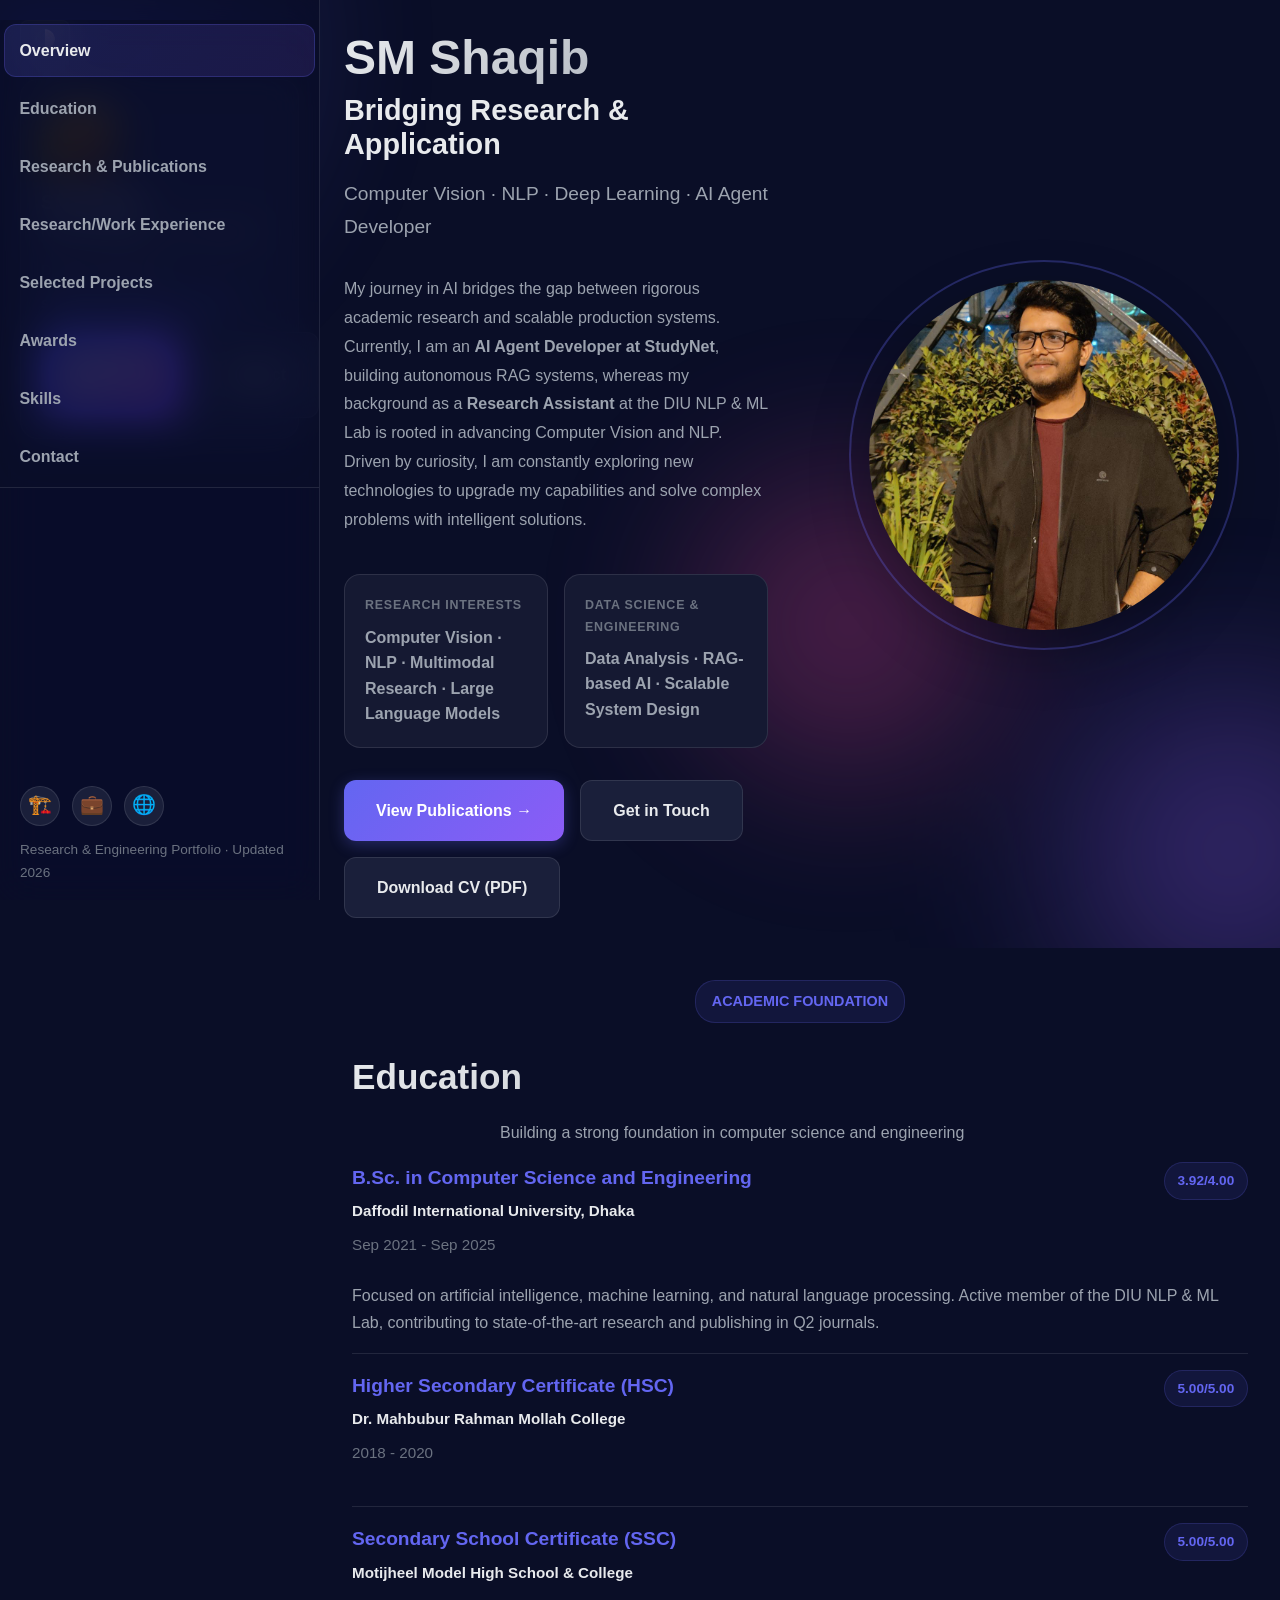
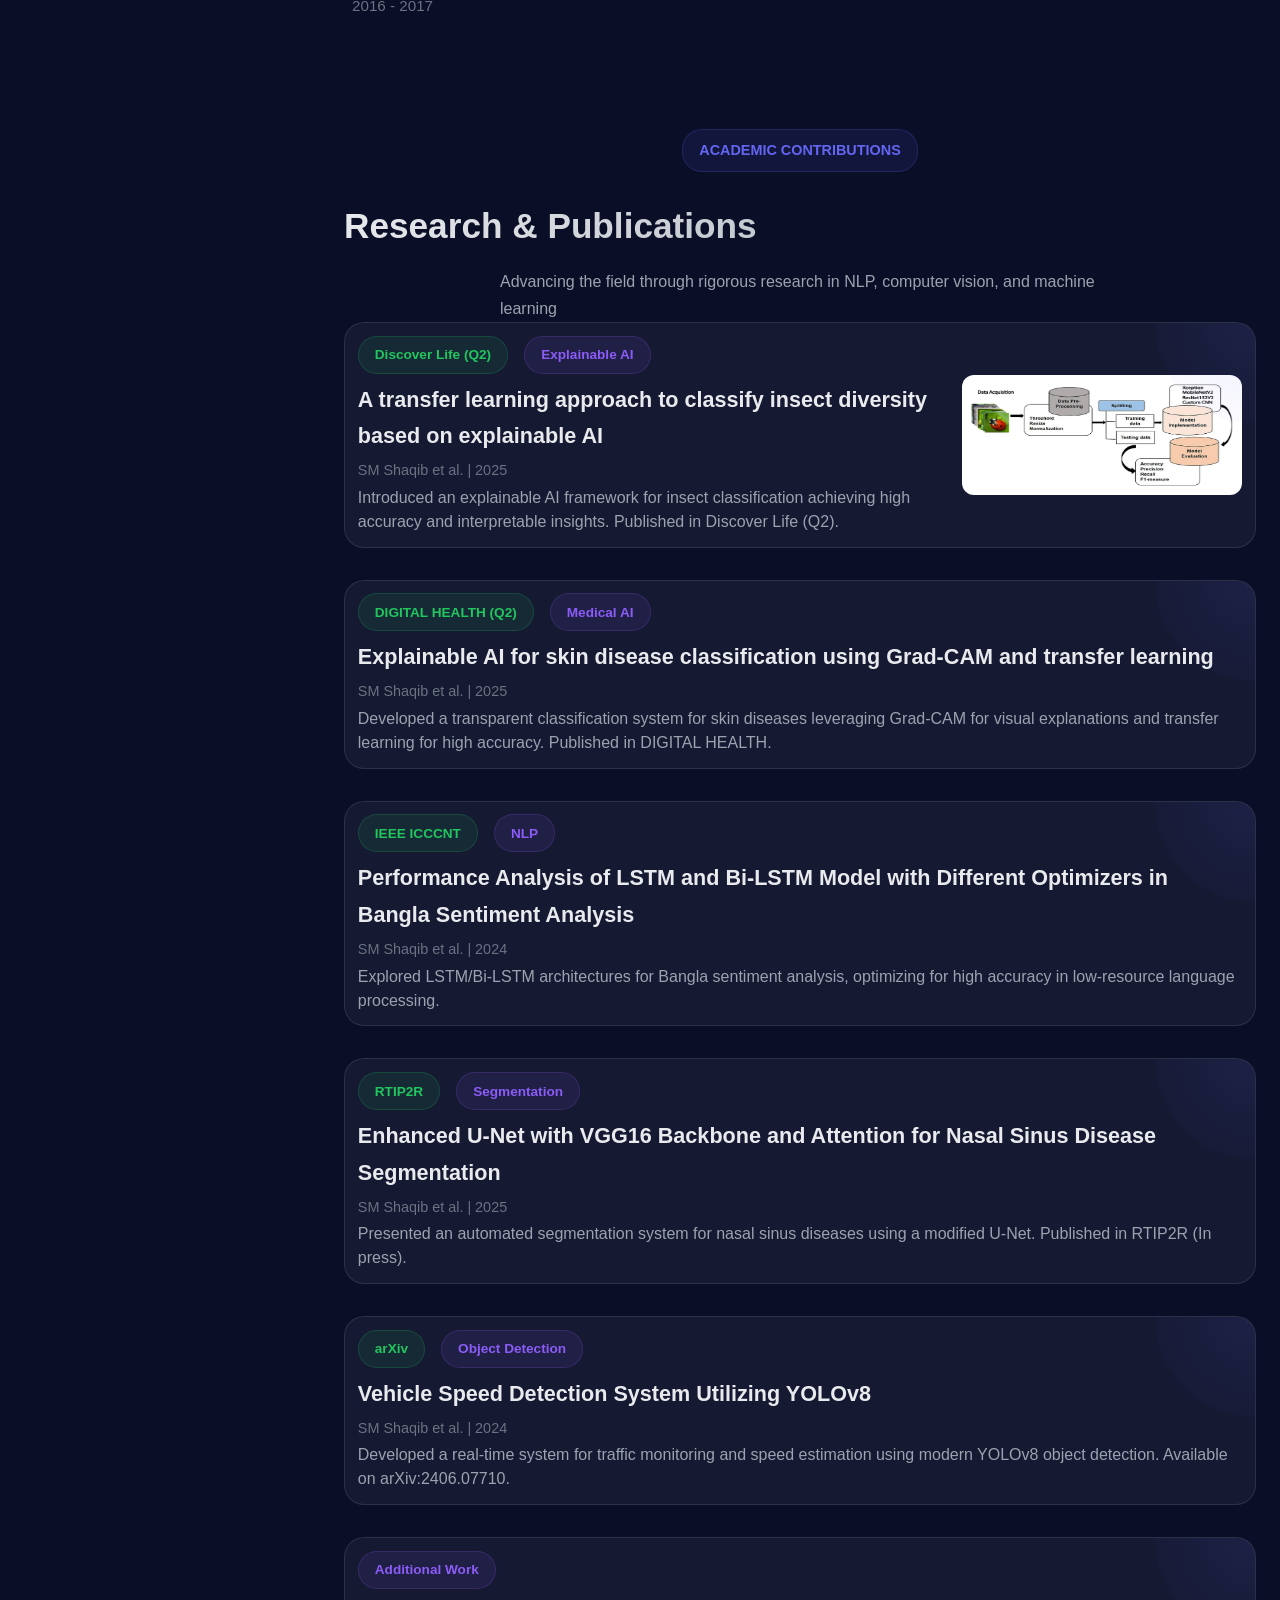
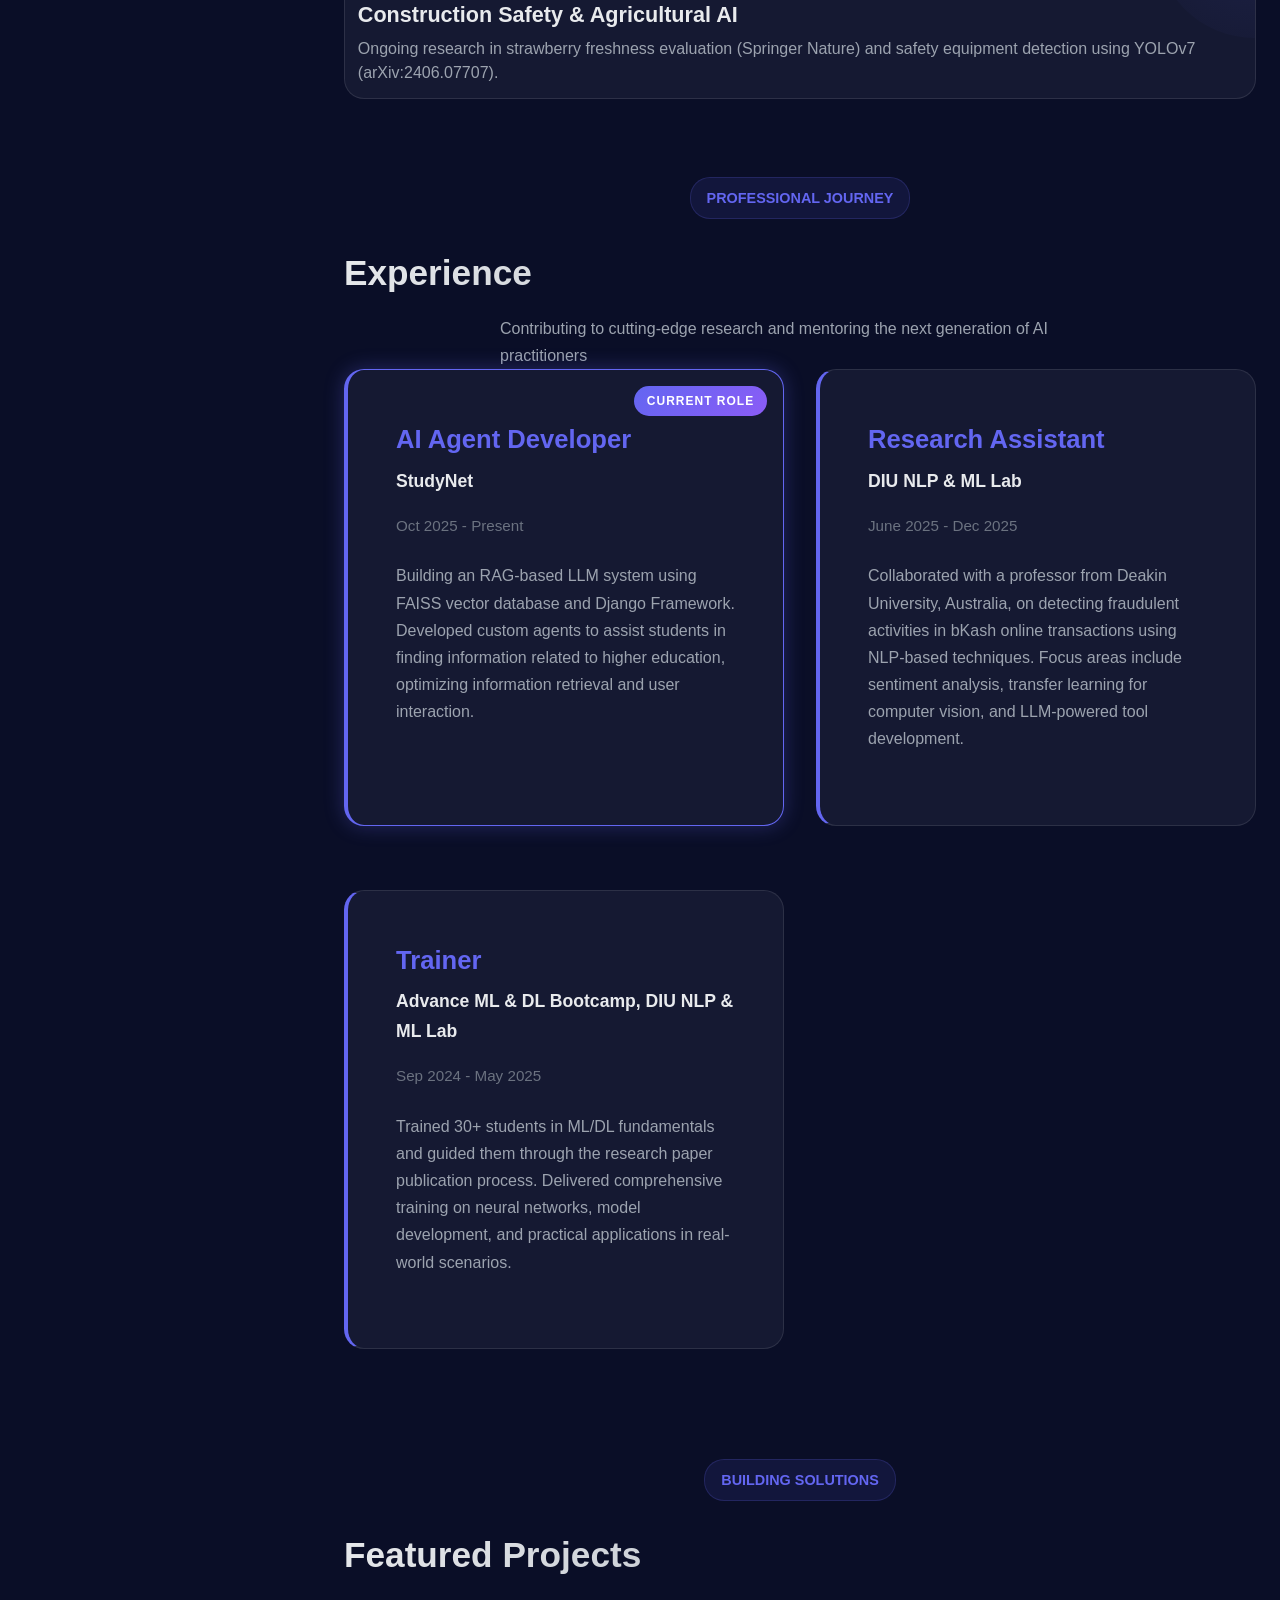
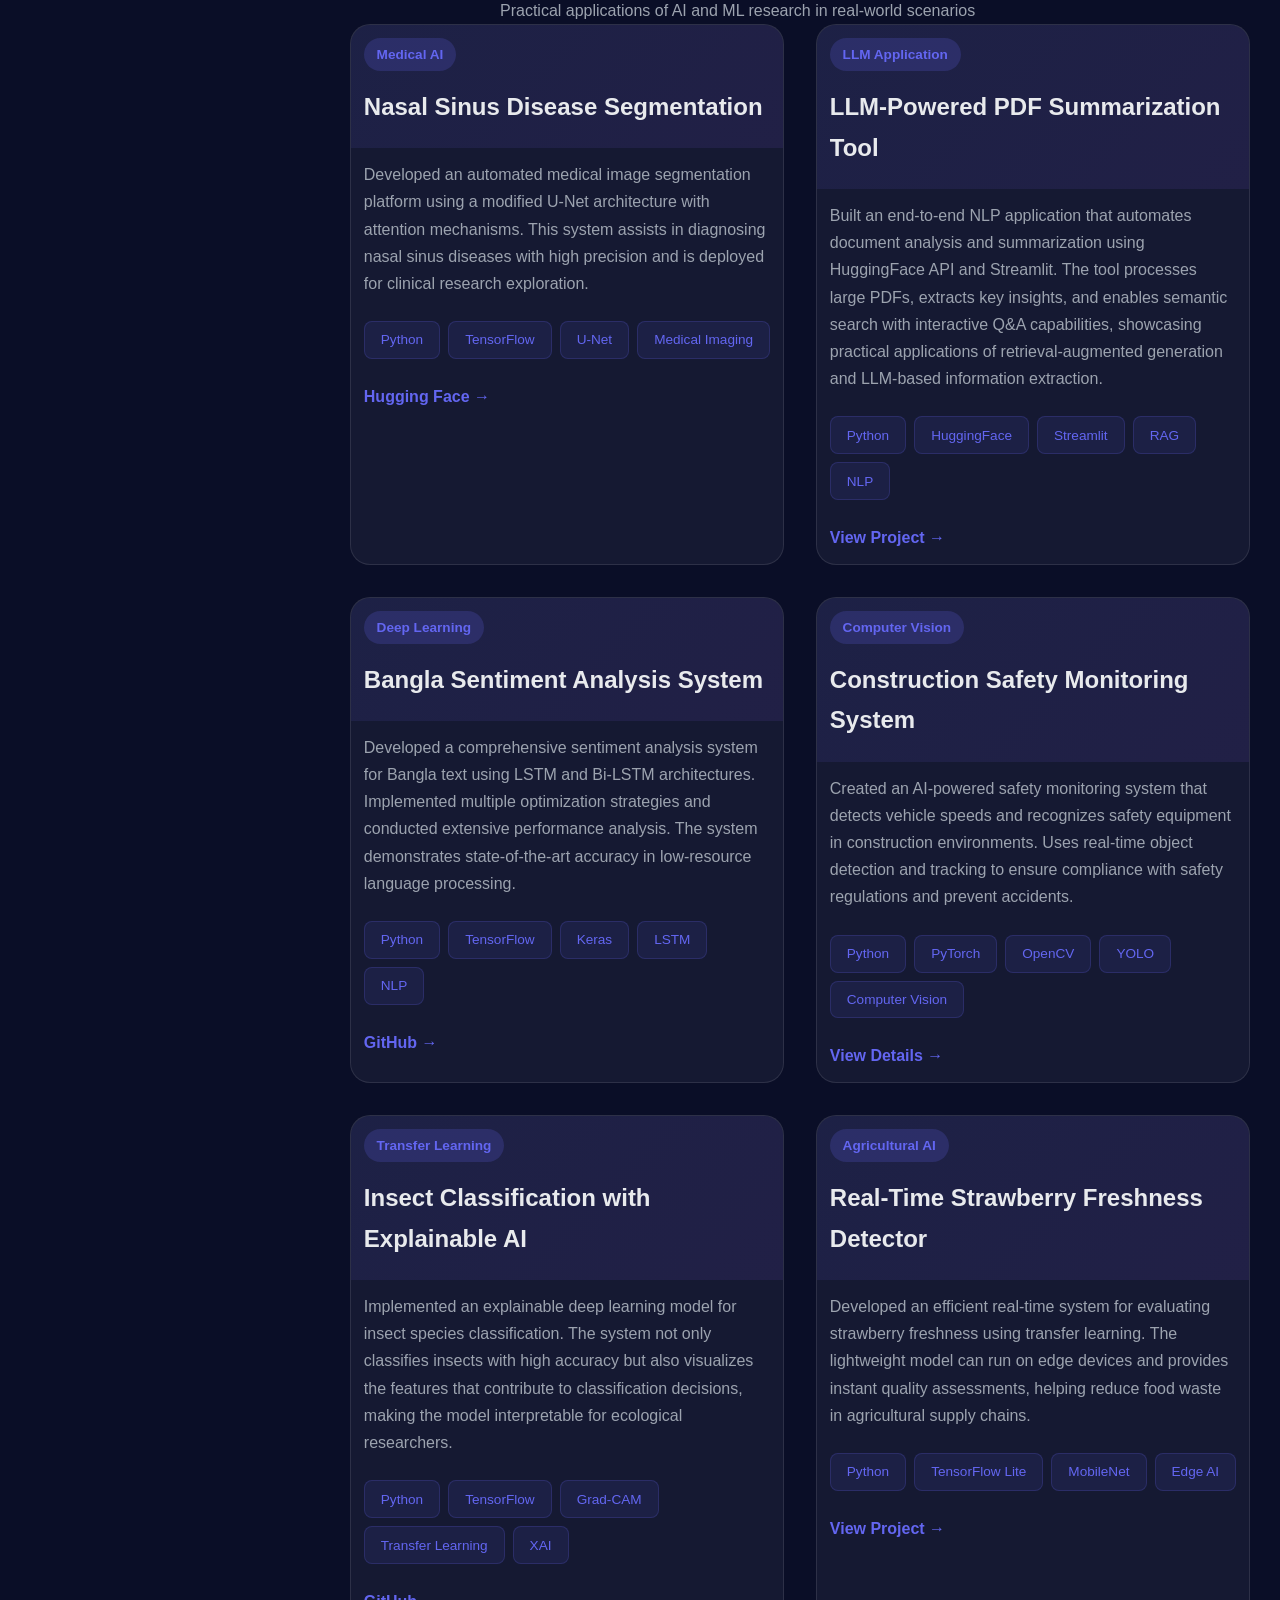
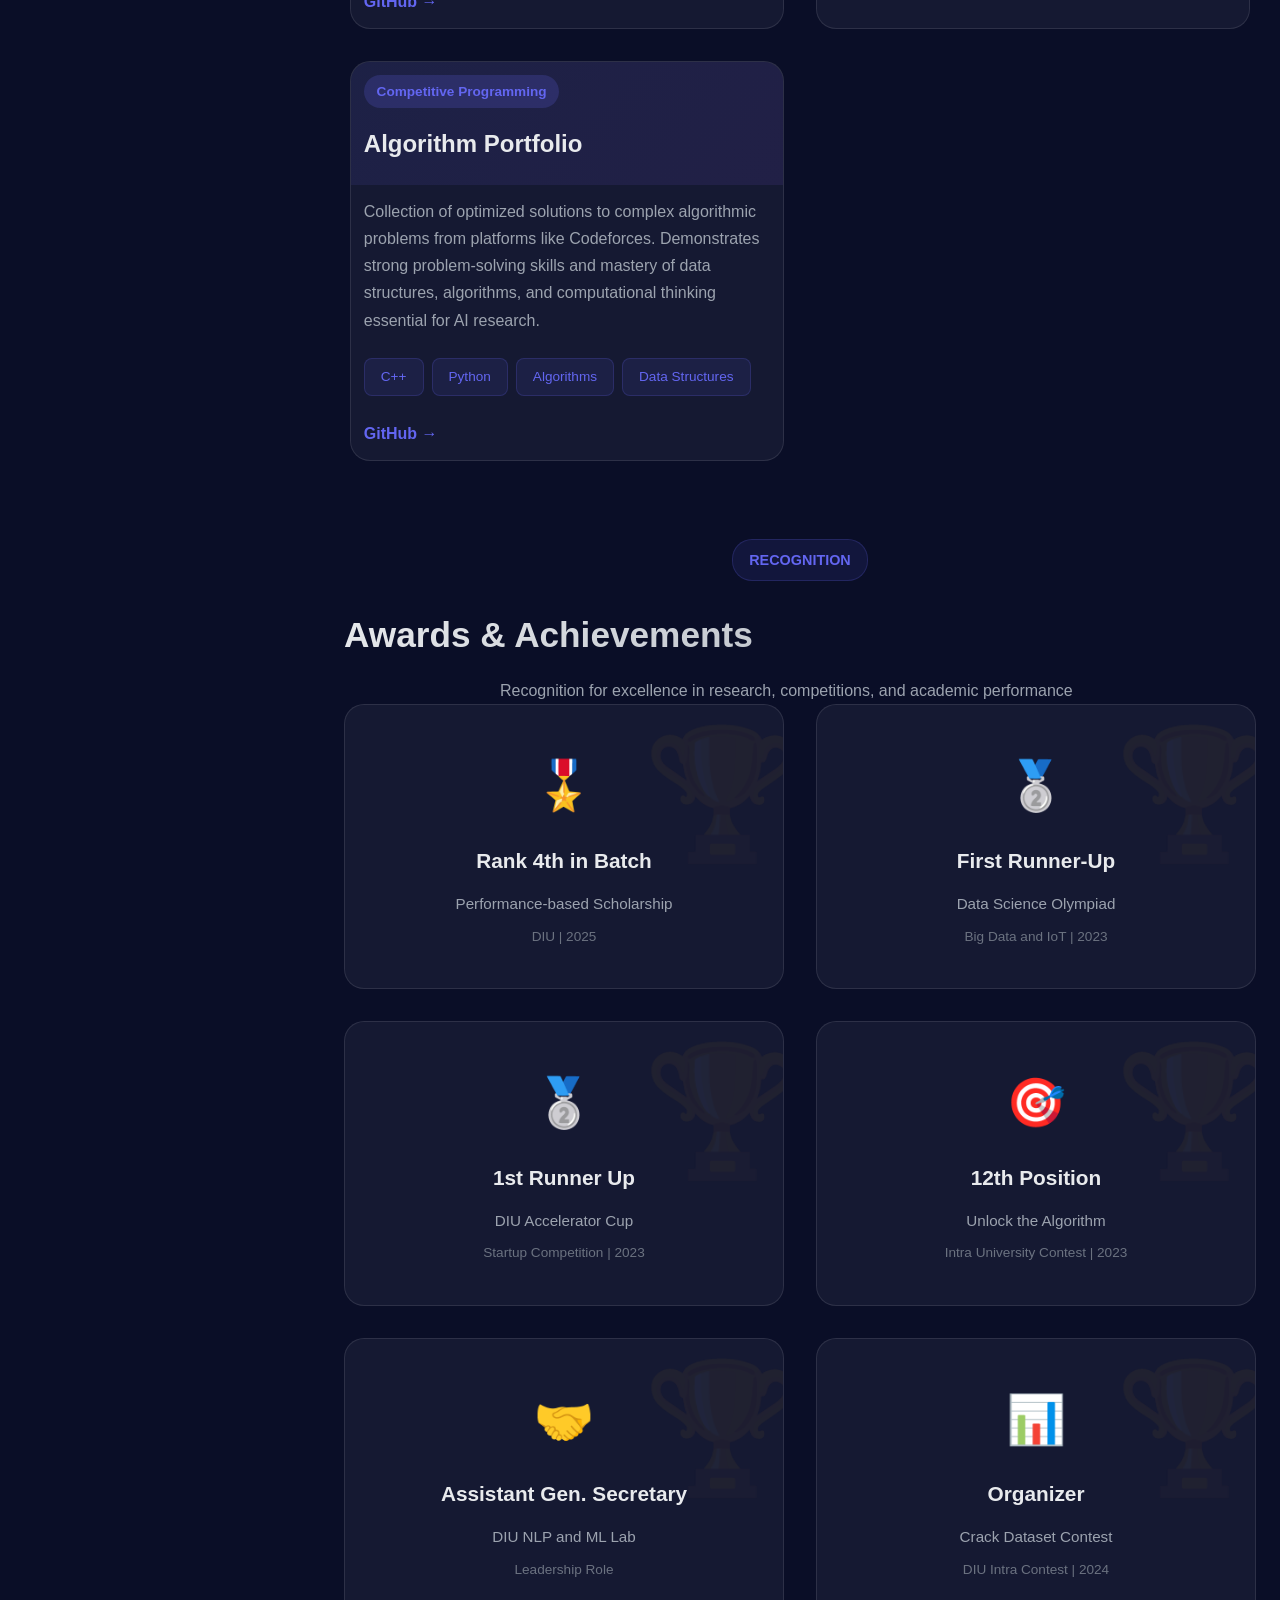
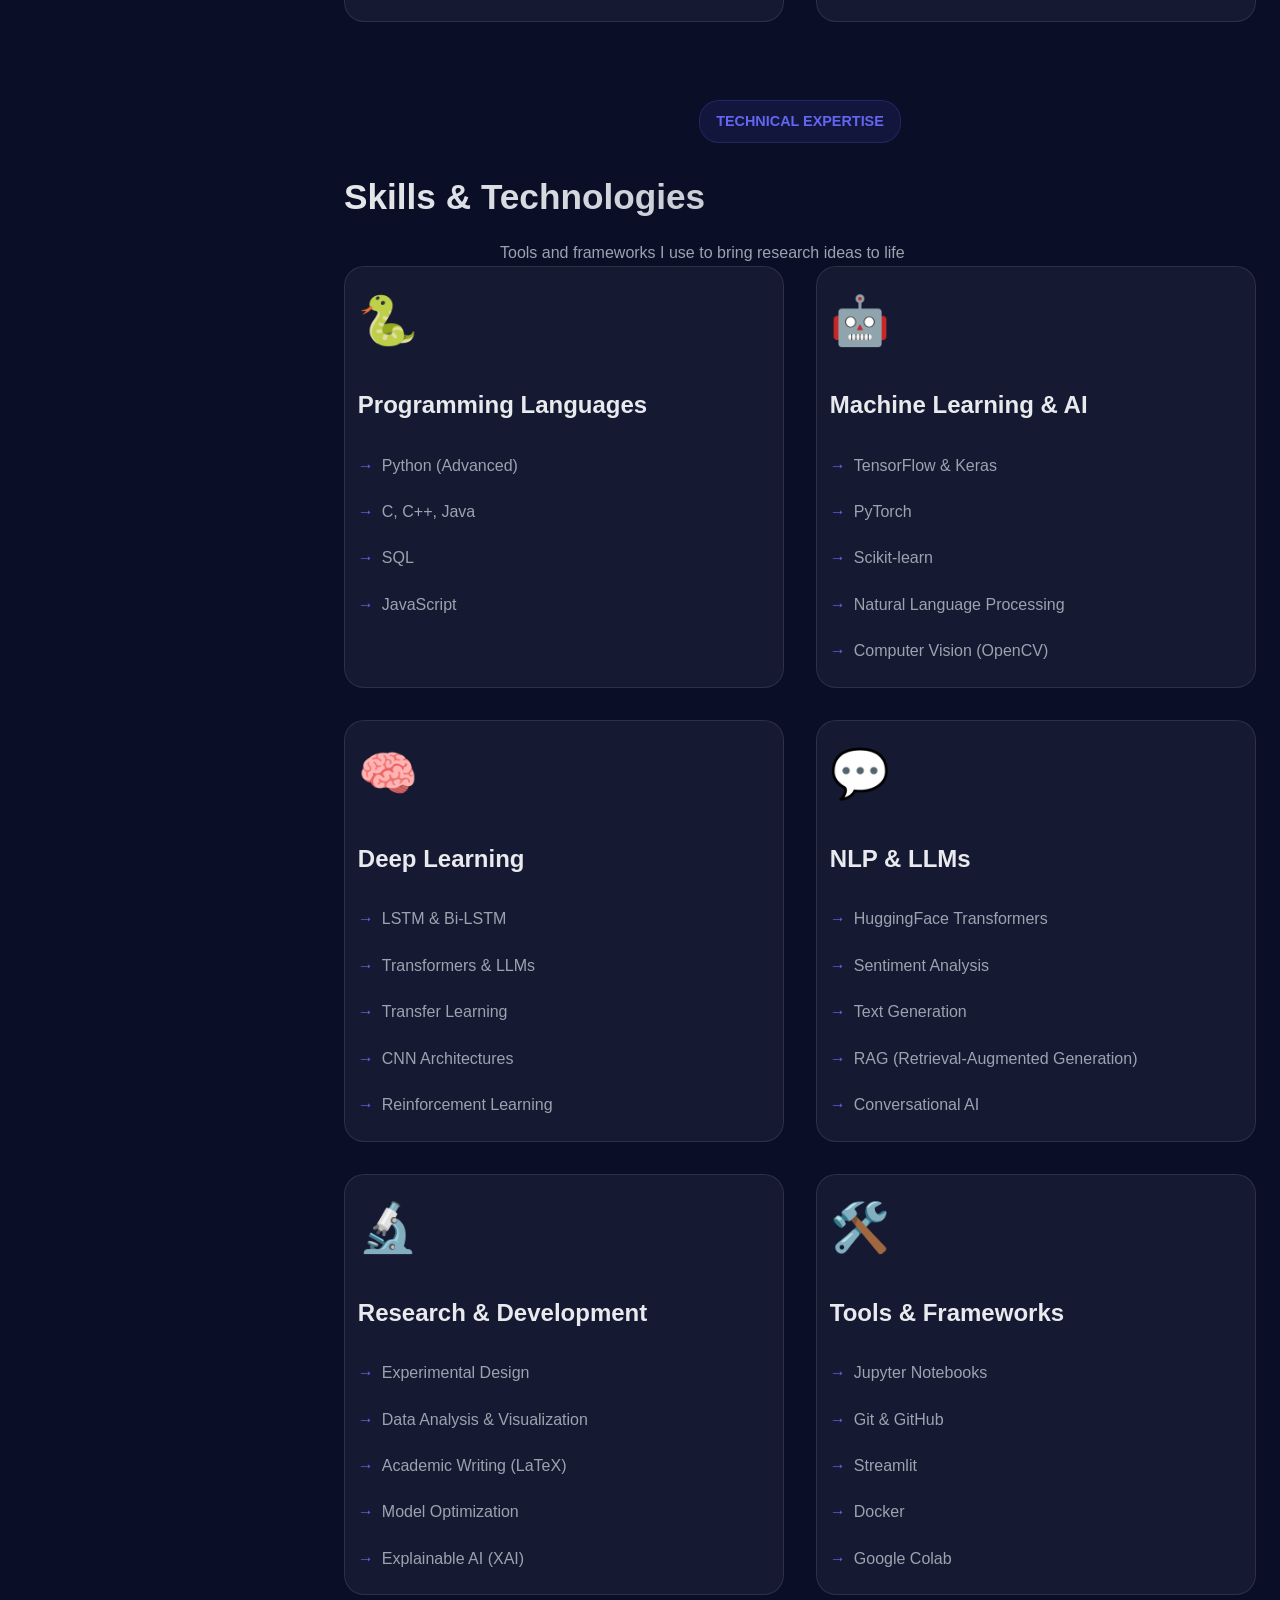
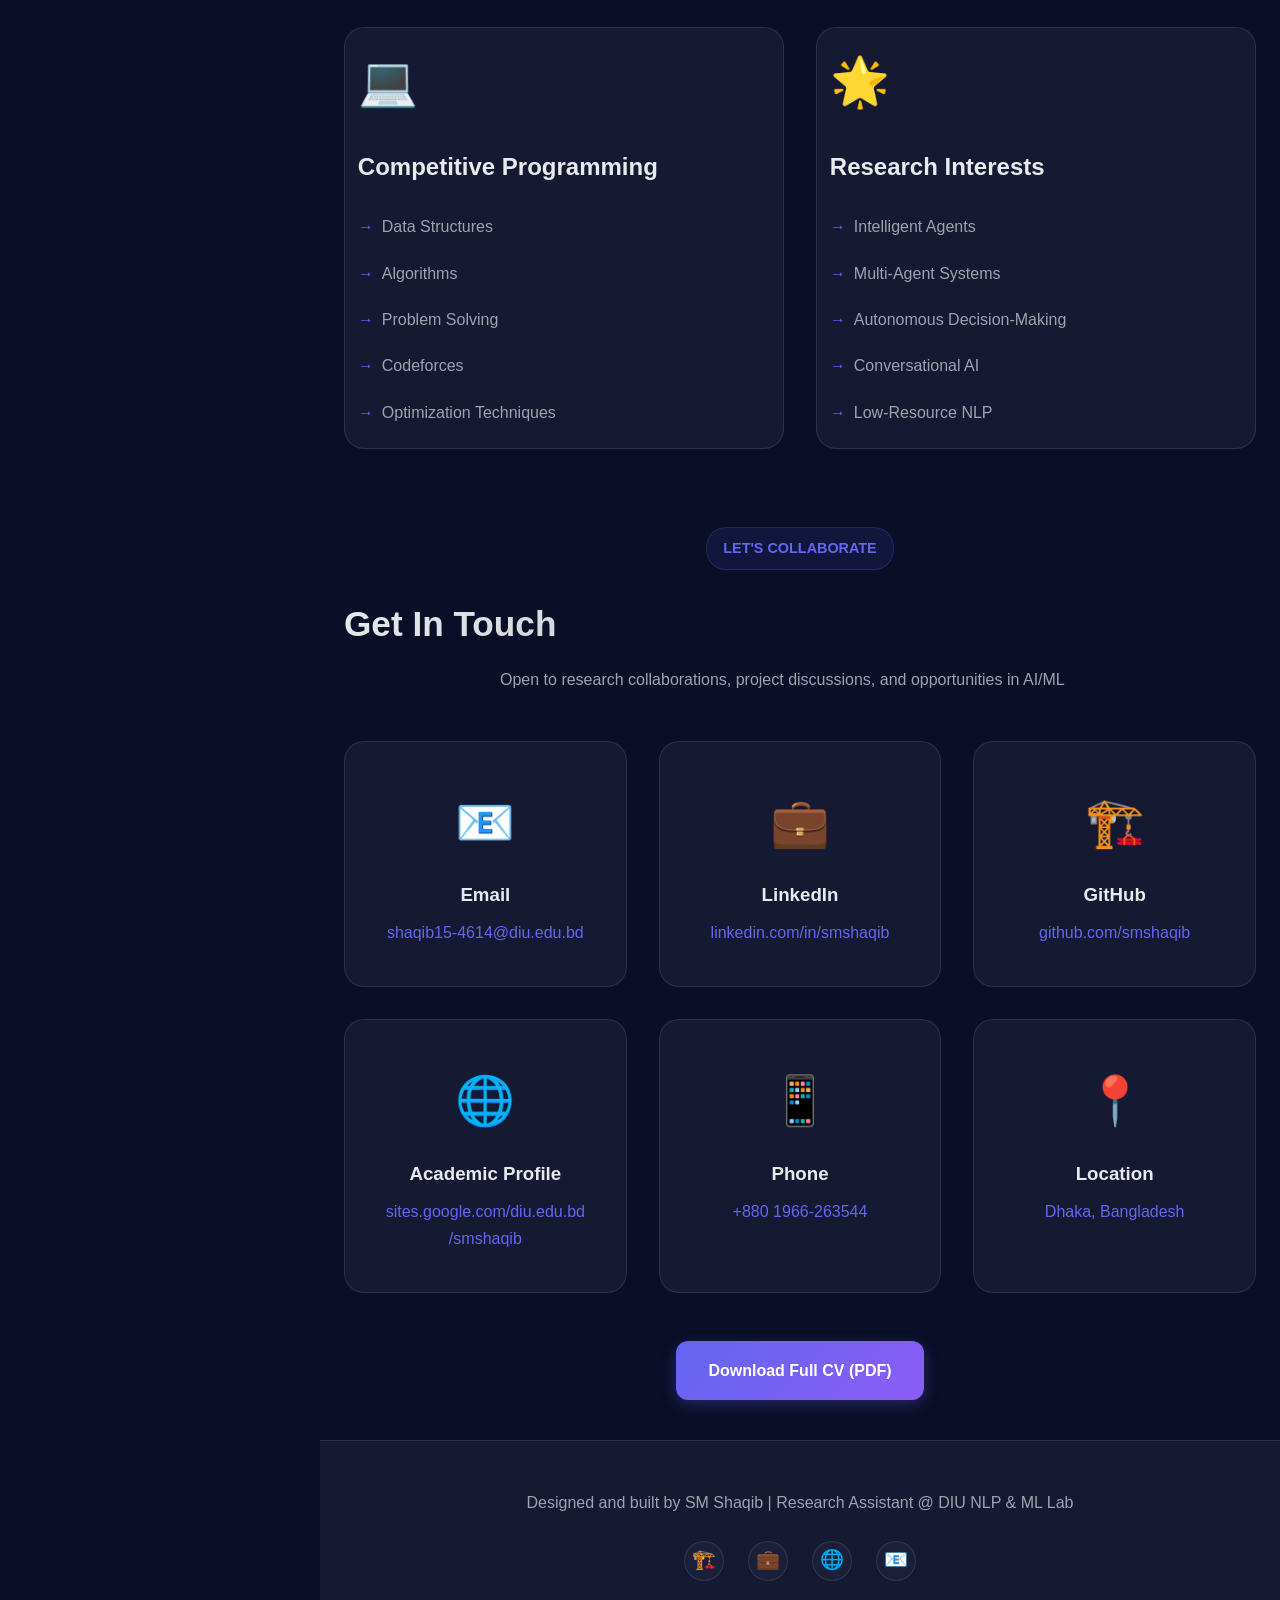
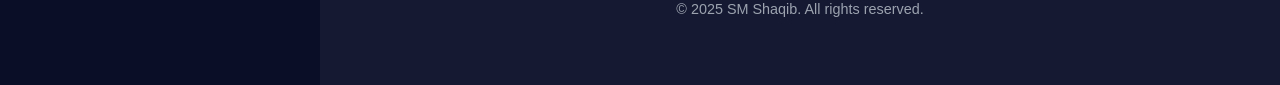
==== commit 79cae2d1: "updated" ====
--- a/index.html
+++ b/index.html
@@ -97,8 +97,7 @@
                             </div>
                             <div class="info-card">
                                 <div class="info-label">Data Science & Engineering</div>
-                                <div class="info-body">Data Analysis · Predictive Modeling · MLOps · Scalable System
-                                    Design</div>
+                                <div class="info-body">Data Analysis · RAG-based AI · Scalable System Design</div>
                             </div>
                         </div>
 
@@ -193,18 +192,24 @@
                     </div>
 
                     <div class="research-grid">
-                        <div class="research-card fade-in">
-                            <div class="research-meta">
-                                <span class="research-badge published">Discover Life (Q2)</span>
-                                <span class="research-badge">Explainable AI</span>
-                            </div>
-                            <h3>A transfer learning approach to classify insect diversity based on explainable AI</h3>
-                            <p class="research-authors">SM Shaqib et al. | 2025</p>
-                            <p class="research-description">
-                                Introduced an explainable AI framework for insect classification achieving high accuracy
-                                and
-                                interpretable insights. Published in Discover Life (Q2).
-                            </p>
+                        <div class="research-card fade-in has-image">
+                            <div class="research-content">
+                                <div class="research-meta">
+                                    <span class="research-badge published">Discover Life (Q2)</span>
+                                    <span class="research-badge">Explainable AI</span>
+                                </div>
+                                <h3>A transfer learning approach to classify insect diversity based on explainable AI
+                                </h3>
+                                <p class="research-authors">SM Shaqib et al. | 2025</p>
+                                <p class="research-description">
+                                    Introduced an explainable AI framework for insect classification achieving high
+                                    accuracy
+                                    and
+                                    interpretable insights. Published in Discover Life (Q2).
+                                </p>
+                            </div>
+                            <img src="assets/images/research-diagram.png" alt="Research Diagram"
+                                class="research-preview-image">
                         </div>
 
                         <div class="research-card fade-in">
--- a/assets/css/style.css
+++ b/assets/css/style.css
@@ -377,8 +377,8 @@
     min-height: 100vh;
     display: flex;
     align-items: center;
-    padding: 6rem 2rem 4rem;
-    position: relative;
+    padding: 2rem 1.5rem 2rem;
+    /* Reduced from 6rem 2rem 4rem */
 }
 
 .hero-container {
@@ -391,7 +391,8 @@
 }
 
 .hero-content h1 {
-    font-size: 4rem;
+    font-size: 3rem;
+    /* Reduced from 4rem */
     font-weight: 800;
     line-height: 1.1;
     margin-bottom: 0.5rem;
@@ -403,7 +404,8 @@
 }
 
 .profile-title {
-    font-size: 2.2rem;
+    font-size: 1.8rem;
+    /* Reduced from 2.2rem */
     font-weight: 700;
     margin-bottom: 1rem;
     color: var(--text-primary);
@@ -411,14 +413,16 @@
 }
 
 .hero-content .subtitle {
-    font-size: 1.5rem;
+    font-size: 1.2rem;
+    /* Reduced from 1.5rem */
     color: var(--text-secondary);
     margin-bottom: 2rem;
     font-weight: 300;
 }
 
 .hero-content .bio {
-    font-size: 1.1rem;
+    font-size: 1rem;
+    /* Reduced from 1.1rem */
     color: var(--text-secondary);
     line-height: 1.8;
     margin-bottom: 2.5rem;
@@ -439,7 +443,8 @@
     grid-template-columns: 1fr 1fr;
     gap: 1rem;
     margin: 1.5rem 0 2rem;
-    max-width: 720px;
+    max-width: 600px;
+    /* Reduced from 720px */
 }
 
 .info-card {
@@ -539,8 +544,8 @@
 /* Section Styles */
 /* Section Styles */
 section {
-    padding: 4rem 2rem;
-    /* Reduced padding */
+    padding: 2.5rem 1.5rem;
+    /* Reduced padding from 4rem 2rem */
     position: relative;
 }
 
@@ -562,11 +567,11 @@
 }
 
 .section-title {
-    font-size: 3rem;
+    font-size: 2.2rem;
+    /* Reduced from 3rem */
     font-weight: 800;
-    margin-top: 0.5rem;
-    /* Added margin top */
-    margin-bottom: 1rem;
+    margin-top: 0.25rem;
+    margin-bottom: 0.75rem;
     background: linear-gradient(135deg, var(--text-primary), var(--text-secondary));
     -webkit-background-clip: text;
     -webkit-text-fill-color: transparent;
@@ -586,59 +591,80 @@
 
 .experience-card {
     /* ... existing styles ... */
-    max-width: 600px;
+    max-width: 500px;
     /* Enforce max width */
     width: 100%;
     margin-left: auto;
     margin-right: auto;
 }
 
+
+
 .section-description {
-    font-size: 1.2rem;
+    font-size: 1rem;
+    /* Reduced from 1.2rem */
     color: var(--text-secondary);
-    max-width: 700px;
+    max-width: 600px;
     margin: 0 auto;
 }
 
-/* Education Grid */
+#education {
+    padding: 2rem 2rem;
+    /* Reduced padding for compact look */
+}
+
+#education .education-card {
+    padding: 1rem 0;
+    /* Further reduced */
+}
+
+/* Education Grid - Simple List */
 .education-grid {
-    display: grid;
-    grid-template-columns: repeat(auto-fit, minmax(350px, 1fr));
-    gap: 2rem;
+    display: flex;
+    flex-direction: column;
+    gap: 0;
 }
 
 .education-card {
-    background: var(--bg-card);
-    padding: 2.5rem;
-    border-radius: 20px;
-    border: 1px solid var(--border);
-    transition: all 0.3s ease;
+    background: transparent;
+    padding: 1.5rem 0;
+    /* Vertical padding only */
+    border-radius: 0;
+    border: none;
+    border-bottom: 1px solid var(--border);
+    transition: none;
     display: flex;
     flex-direction: column;
     justify-content: space-between;
 }
 
+.education-card:last-child {
+    border-bottom: none;
+}
+
 .education-card:hover {
-    transform: translateY(-8px);
-    border-color: var(--accent-primary);
-    box-shadow: 0 10px 40px rgba(0, 0, 0, 0.2);
+    transform: none;
+    box-shadow: none;
 }
 
 .education-header {
     display: flex;
     justify-content: space-between;
     align-items: flex-start;
-    margin-bottom: 1.5rem;
+    margin-bottom: 0.5rem;
+    /* Reduced header margin */
 }
 
 .education-info h3 {
-    font-size: 1.4rem;
+    font-size: 1.2rem;
+    /* Smaller title */
     color: var(--accent-primary);
-    margin-bottom: 0.5rem;
+    margin-bottom: 0.25rem;
 }
 
 .education-info .institution {
-    font-size: 1.1rem;
+    font-size: 0.95rem;
+    /* Smaller custom font size */
     font-weight: 600;
     color: var(--text-primary);
 }
@@ -668,7 +694,10 @@
 /* Updated Experience Card */
 .experience-card {
     background: var(--bg-card);
-    padding: 2.5rem;
+    background: var(--bg-card);
+    padding: 0.8rem;
+    /* Aggressively reduced from 1.5rem */
+    /* Reduced from 2.5rem */
     border-radius: 20px;
     border: 1px solid var(--border);
     transition: all 0.3s ease;
@@ -700,13 +729,15 @@
     display: flex;
     justify-content: space-between;
     align-items: center;
-    margin-bottom: 1.5rem;
+    margin-bottom: 0.5rem;
+    /* Reduced from 1.5rem */
     flex-wrap: wrap;
     gap: 1rem;
 }
 
 .experience-title h3 {
-    font-size: 1.6rem;
+    font-size: 1.3rem;
+    /* Reduced from 1.6rem */
     color: var(--accent-primary);
     margin-bottom: 0.3rem;
 }
@@ -731,7 +762,9 @@
     background: var(--bg-card);
     border: 1px solid var(--border);
     border-radius: 20px;
-    padding: 3rem;
+    border-radius: 20px;
+    padding: 0.8rem;
+    /* Aggressively reduced from 1.25rem */
     transition: all 0.3s ease;
     position: relative;
     overflow: hidden;
@@ -757,7 +790,8 @@
 .research-meta {
     display: flex;
     gap: 1rem;
-    margin-bottom: 1.5rem;
+    margin-bottom: 0.5rem;
+    /* Reduced from 1rem */
     flex-wrap: wrap;
 }
 
@@ -771,15 +805,70 @@
     border: 1px solid rgba(139, 92, 246, 0.2);
 }
 
+/* Fixed syntax error */
 .research-badge.published {
     background: rgba(34, 197, 94, 0.1);
     color: #22c55e;
     border-color: rgba(34, 197, 94, 0.2);
 }
 
+/* Side-by-side layout for card with image */
+.research-card.has-image {
+    display: flex;
+    align-items: center;
+    gap: 2rem;
+    justify-content: space-between;
+}
+
+.research-card.has-image .research-content {
+    flex: 1;
+}
+
+.research-preview-image {
+    width: 280px;
+    /* Fixed width for side layout */
+    height: 120px;
+    /* Reduced height from 180px */
+    /* Reduced height from 200px */
+    /* Fixed height for consistency */
+    /* Contain to show full diagram */
+    background: white;
+    /* White bg for diagram */
+    border-radius: 12px;
+    margin: 0;
+    /* Remove margin */
+    border: 1px solid var(--border);
+    transition: transform 0.3s ease;
+    flex-shrink: 0;
+    /* Prevent shrinking */
+    padding: 0.5rem;
+    /* Small padding inside white box */
+}
+
+@media (max-width: 768px) {
+    .research-card.has-image {
+        flex-direction: column-reverse;
+        /* Image on bottom */
+        align-items: stretch;
+    }
+
+    .research-preview-image {
+        width: 100%;
+        height: auto;
+        margin-top: 1.5rem;
+    }
+}
+
+.research-card:hover .research-preview-image {
+    transform: scale(1.02);
+}
+
 .research-card h3 {
-    font-size: 1.8rem;
-    margin-bottom: 1rem;
+    font-size: 1.35rem;
+    /* Slightly smaller */
+    /* Reduced from 1.8rem */
+    margin-bottom: 0.2rem;
+    /* Tighter margin */
     color: var(--text-primary);
     position: relative;
     z-index: 1;
@@ -787,15 +876,17 @@
 
 .research-authors {
     color: var(--text-muted);
-    font-size: 0.95rem;
-    margin-bottom: 1rem;
+    font-size: 0.9rem;
+    margin-bottom: 0.2rem;
+    /* Tighter margin */
     position: relative;
     z-index: 1;
 }
 
 .research-description {
     color: var(--text-secondary);
-    line-height: 1.8;
+    line-height: 1.5;
+    /* Reduced from 1.8 */
     position: relative;
     z-index: 1;
 }
@@ -803,8 +894,12 @@
 /* Projects Grid */
 .projects-grid {
     display: grid;
-    grid-template-columns: repeat(auto-fit, minmax(380px, 1fr));
+    grid-template-columns: repeat(auto-fit, minmax(300px, 1fr));
+    /* Reduced minmax width */
     gap: 2rem;
+    max-width: 900px;
+    /* Constraint grid width */
+    margin: 0 auto;
 }
 
 .project-card {
@@ -840,7 +935,9 @@
 }
 
 .project-header {
-    padding: 2rem;
+    padding: 0.8rem;
+    /* Aggressively reduced from 1.5rem */
+    /* Reduced from 2rem */
     background: linear-gradient(135deg, rgba(99, 102, 241, 0.1), rgba(139, 92, 246, 0.1));
 }
 
@@ -861,7 +958,9 @@
 }
 
 .project-body {
-    padding: 2rem;
+    padding: 0.8rem;
+    /* Aggressively reduced from 1.5rem */
+    /* Reduced from 2rem */
 }
 
 .project-description {
@@ -972,7 +1071,8 @@
     background: var(--bg-card);
     border: 1px solid var(--border);
     border-radius: 20px;
-    padding: 2.5rem;
+    padding: 0.8rem;
+    /* Aggressively reduced from 1.5rem */
     transition: all 0.3s ease;
 }
 
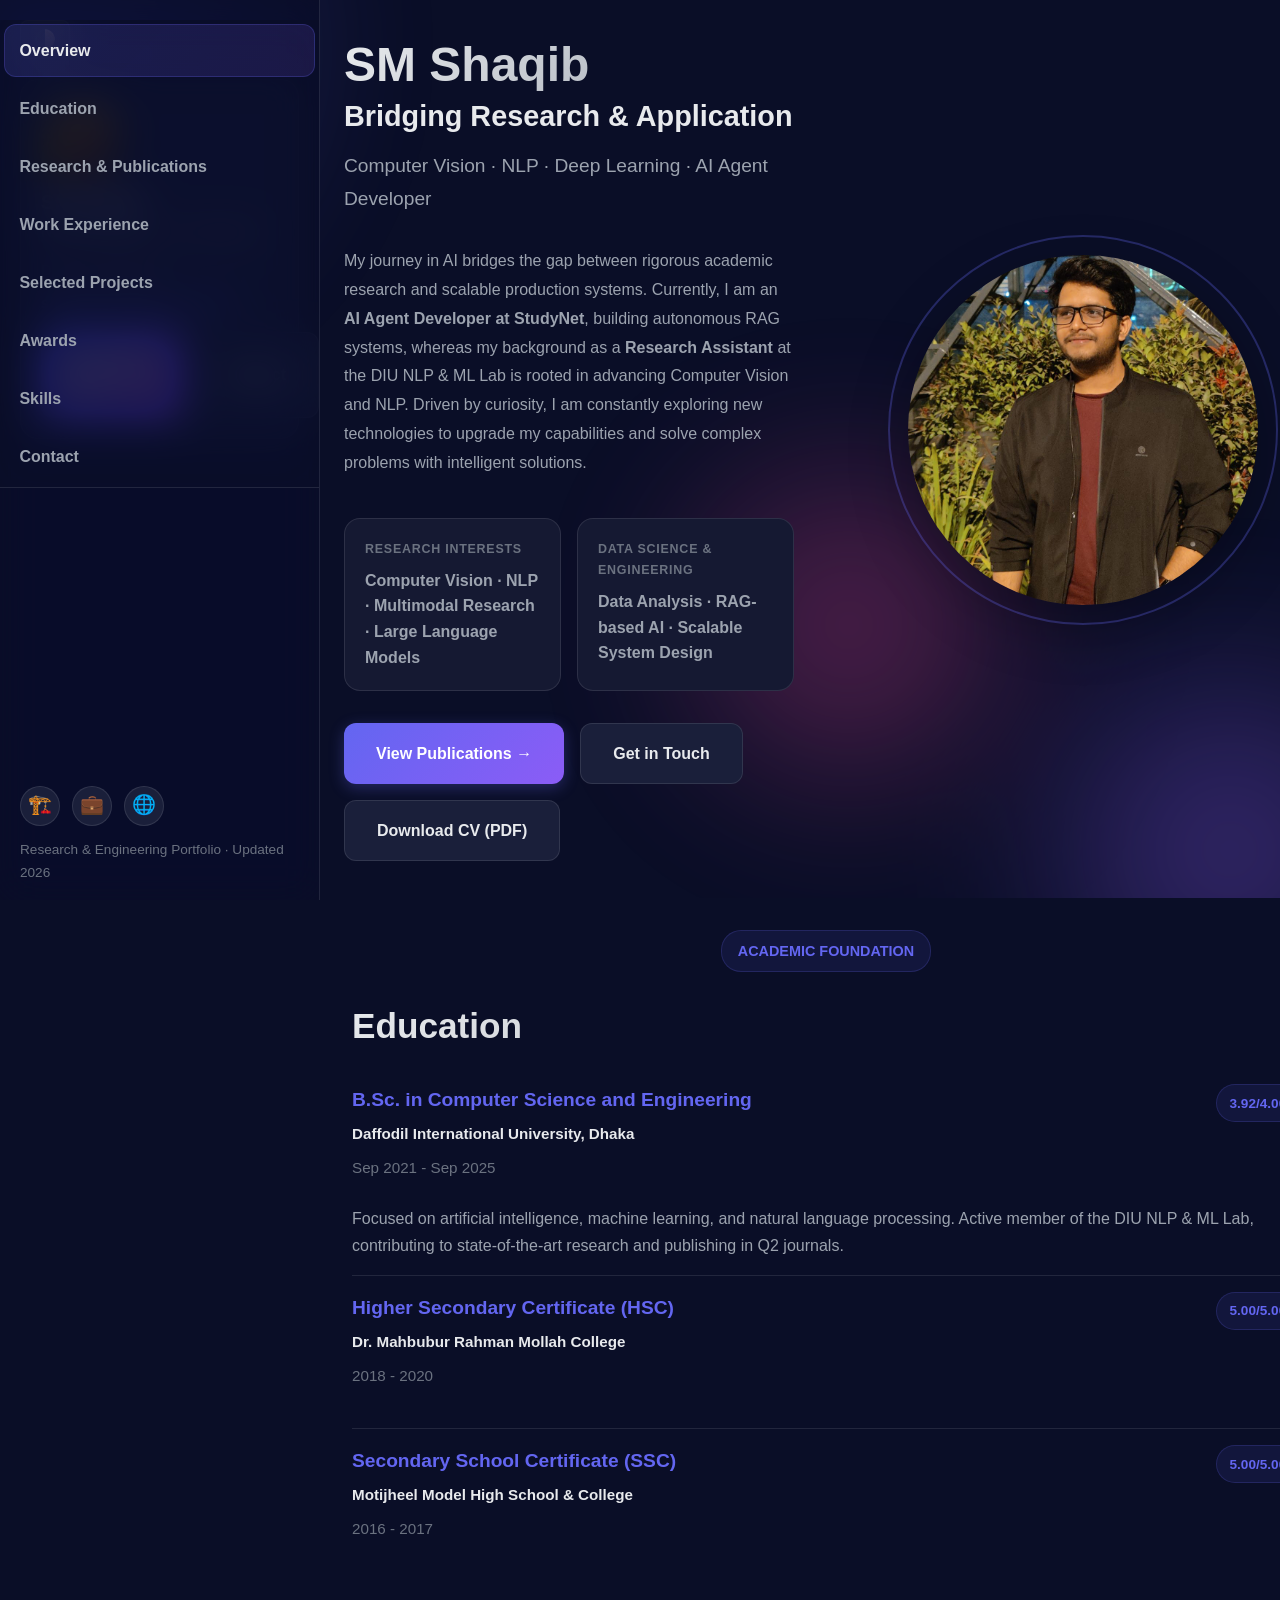
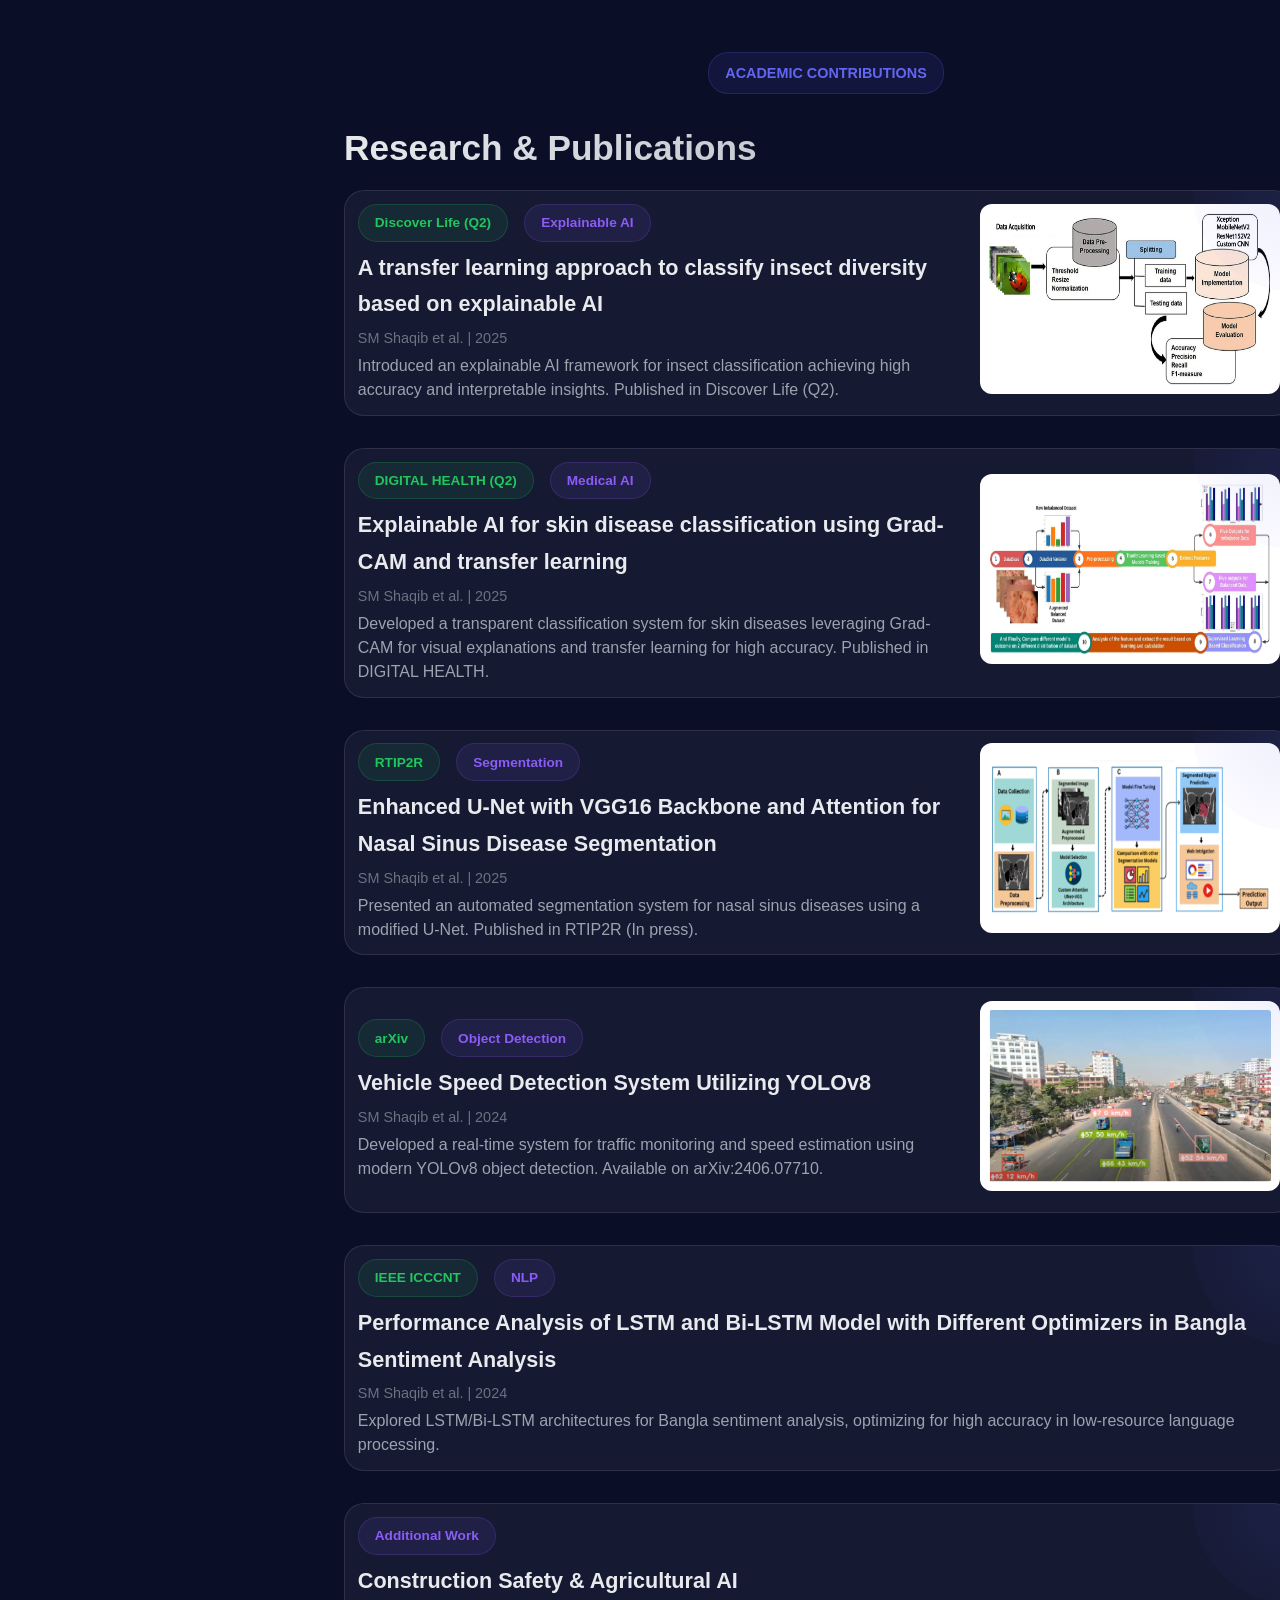
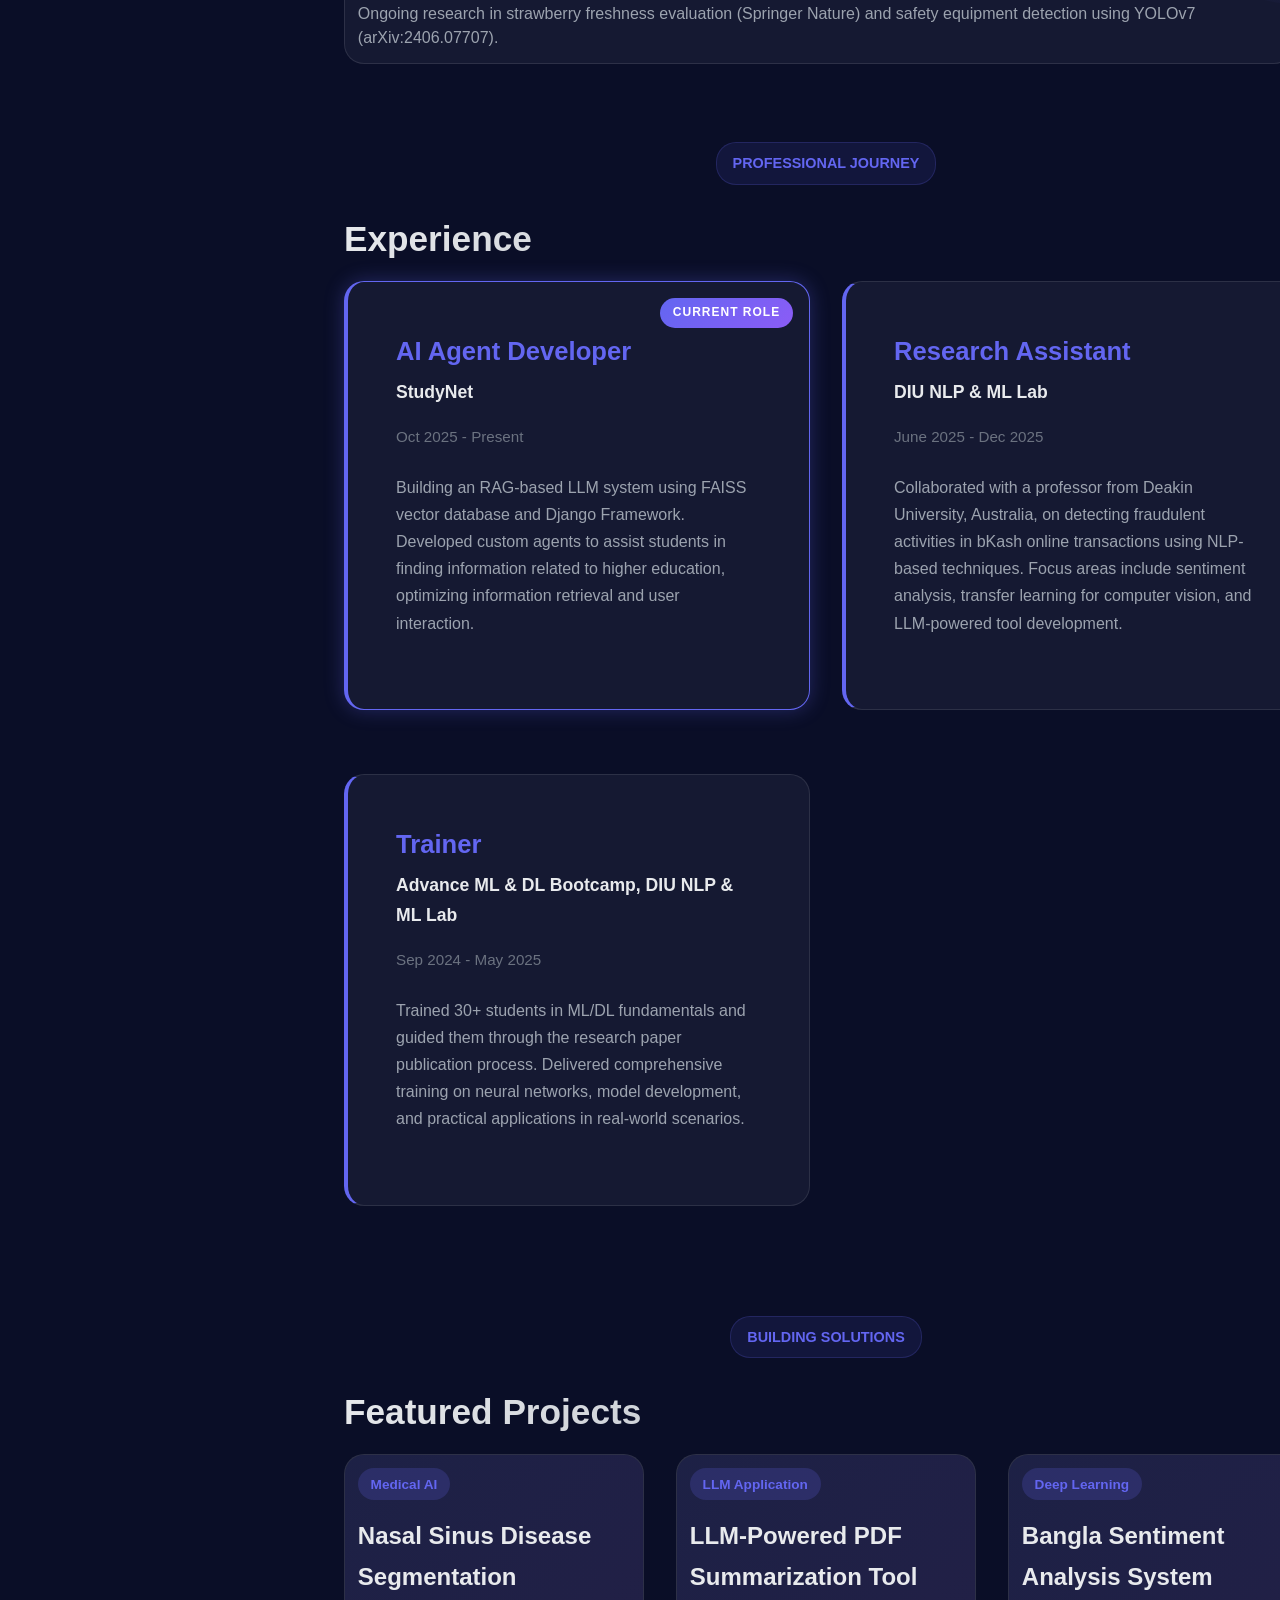
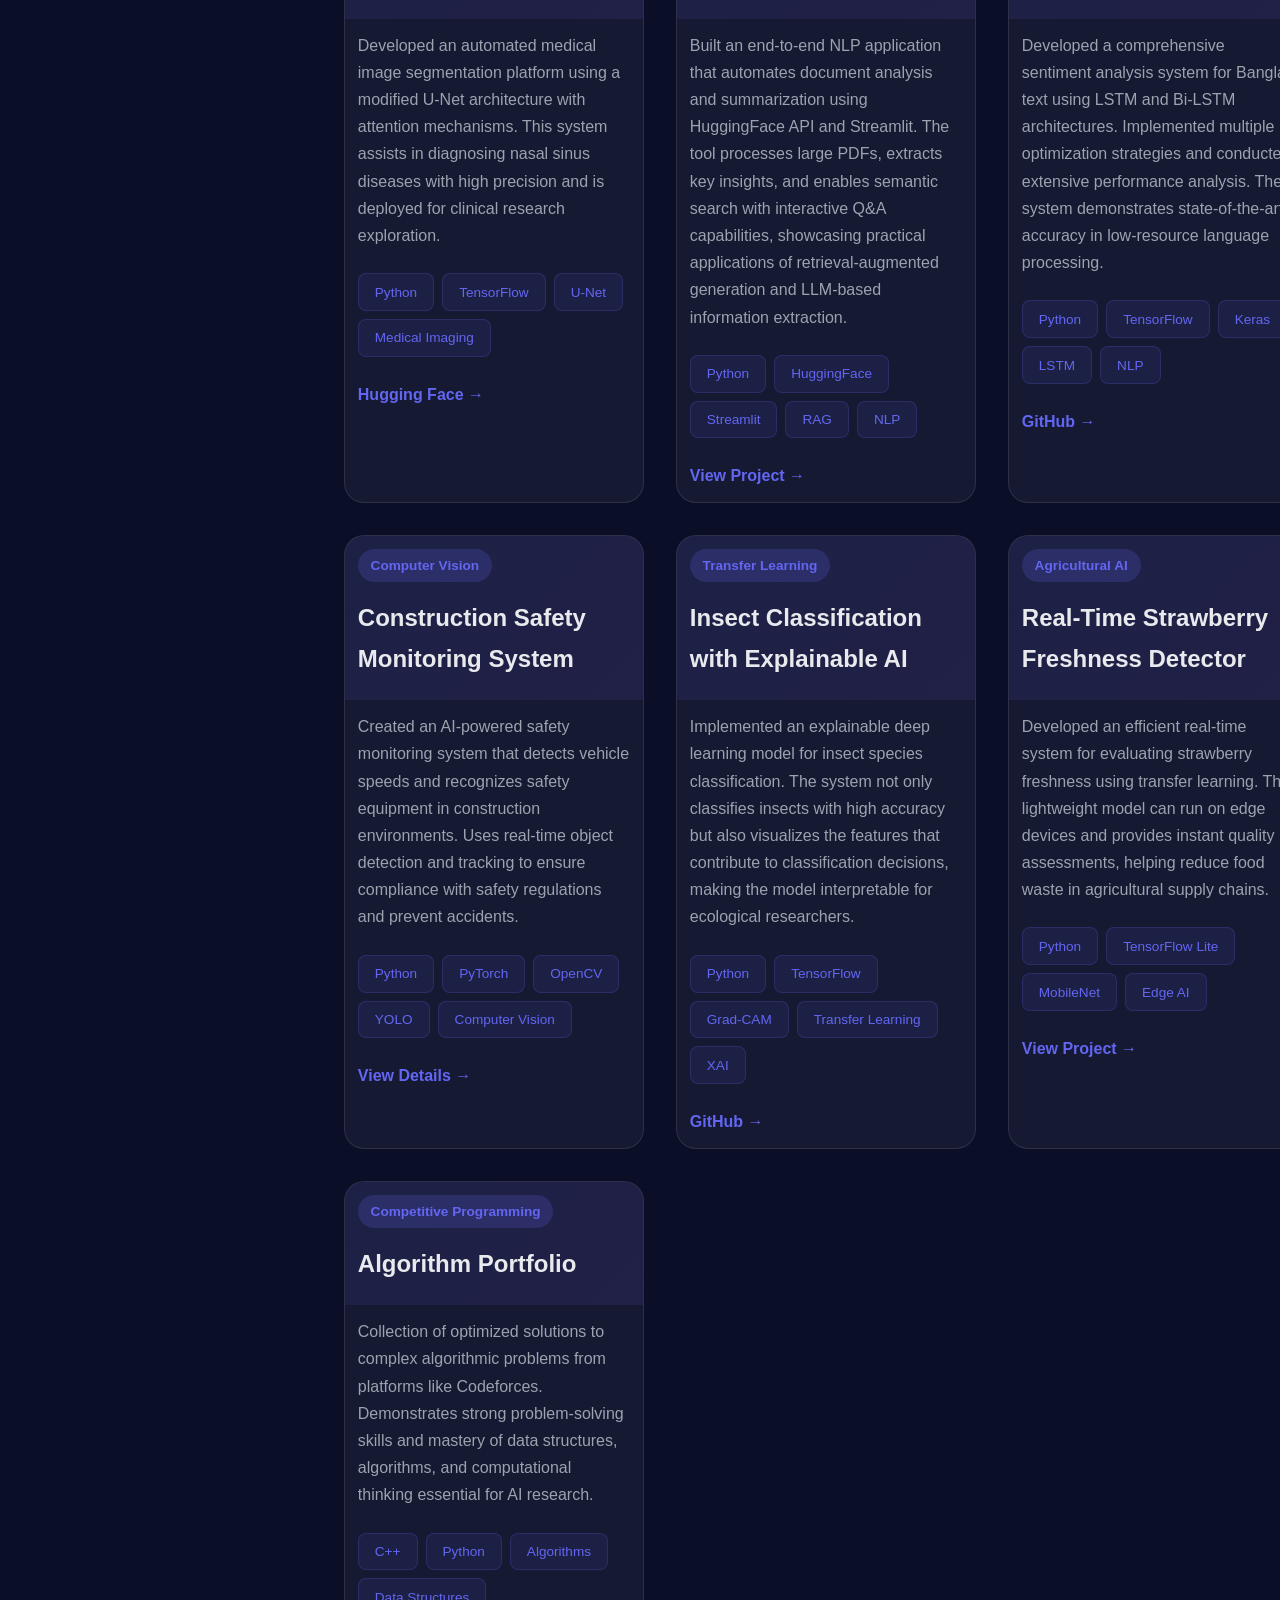
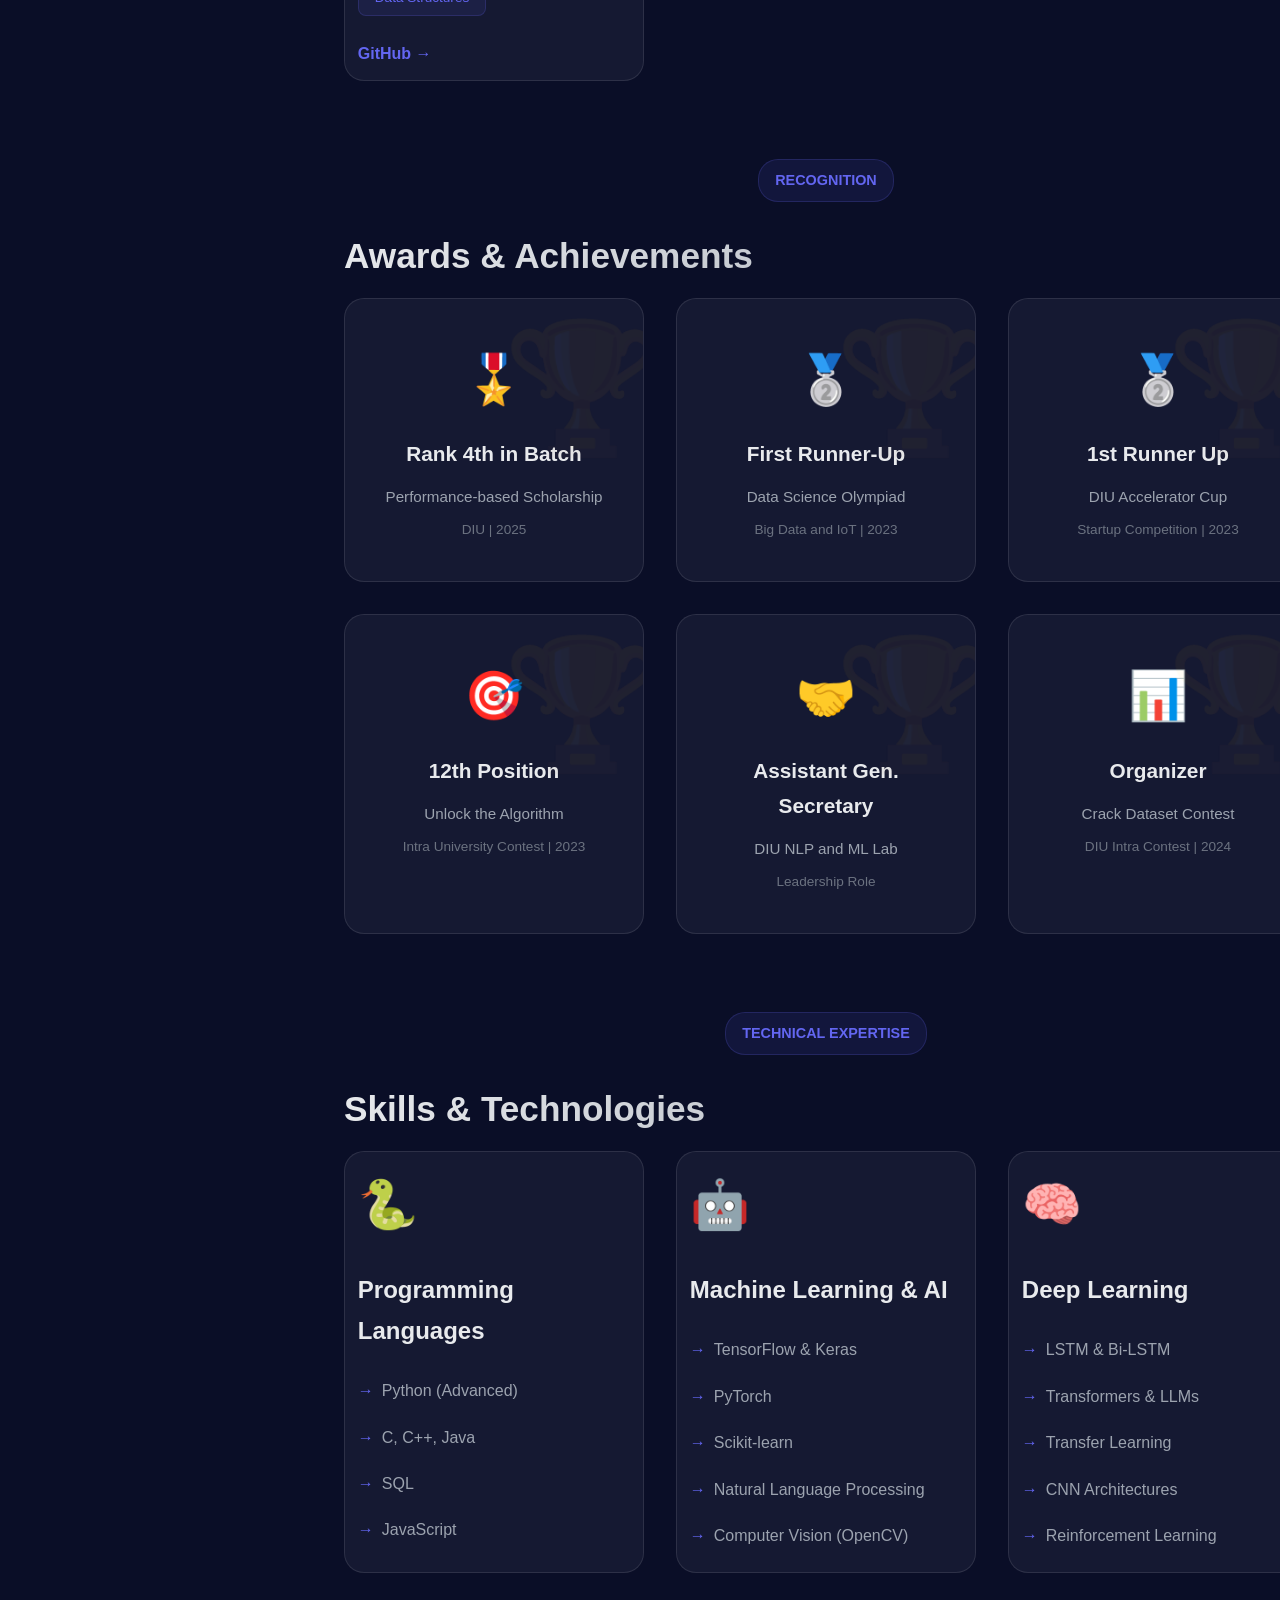
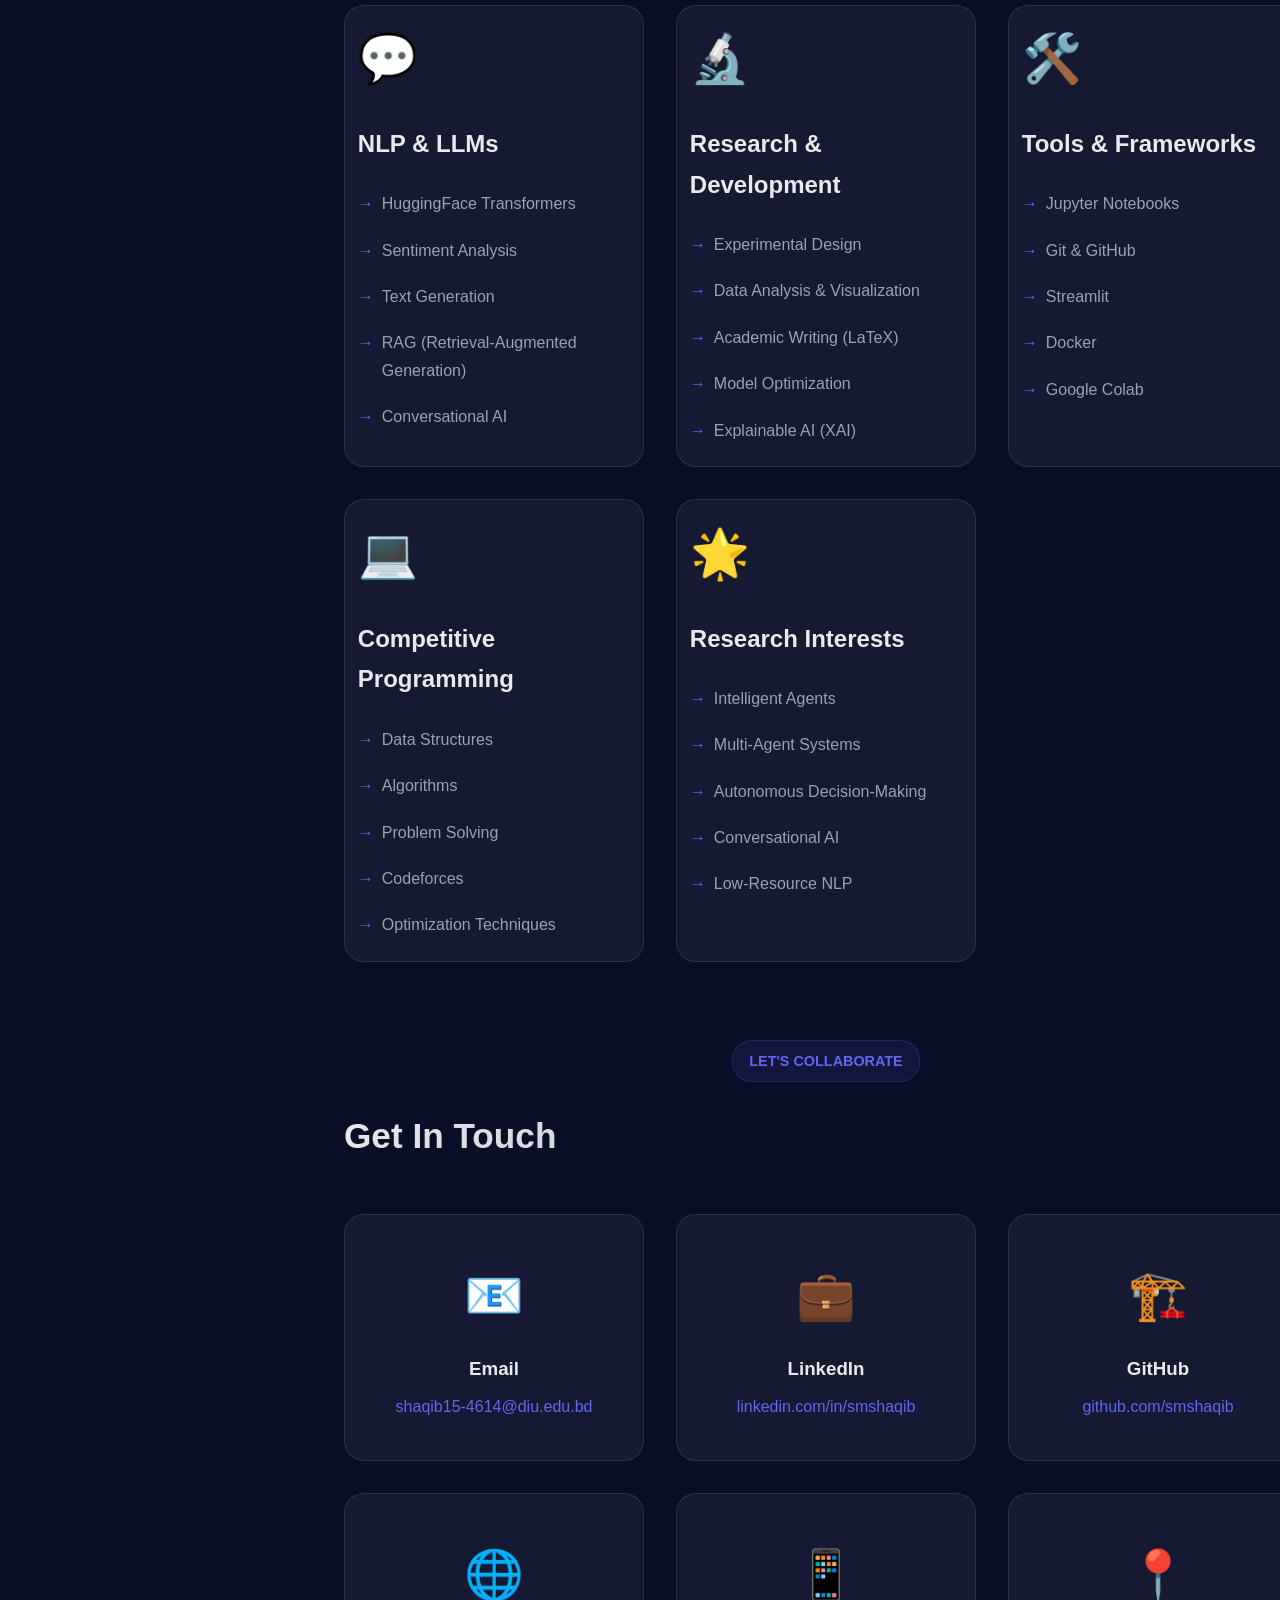
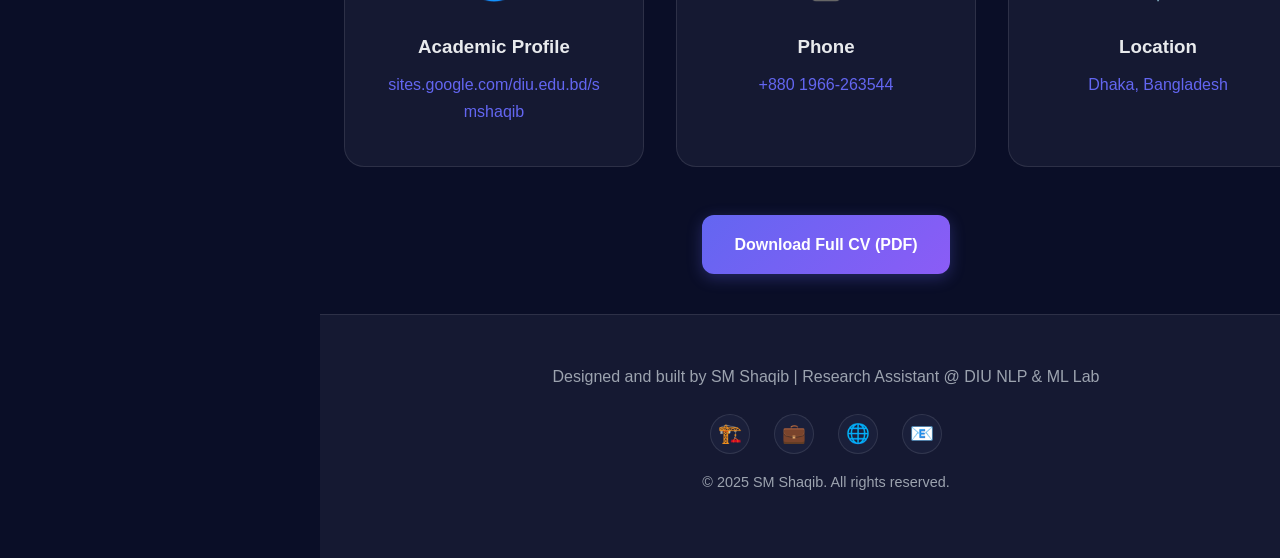
==== commit b914f44d: "updated" ====
--- a/index.html
+++ b/index.html
@@ -50,7 +50,7 @@
                 <a href="#about" class="sidebar-link">Overview</a>
                 <a href="#education" class="sidebar-link">Education</a>
                 <a href="#research" class="sidebar-link">Research & Publications</a>
-                <a href="#experience" class="sidebar-link">Research/Work Experience</a>
+                <a href="#experience" class="sidebar-link">Work Experience</a>
                 <a href="#projects" class="sidebar-link">Selected Projects</a>
                 <a href="#awards" class="sidebar-link">Awards</a>
                 <a href="#skills" class="sidebar-link">Skills</a>
@@ -133,9 +133,7 @@
                     <div class="section-header fade-in">
                         <span class="section-label">ACADEMIC FOUNDATION</span>
                         <h2 class="section-title">Education</h2>
-                        <p class="section-description">
-                            Building a strong foundation in computer science and engineering
-                        </p>
+
                     </div>
 
                     <div class="education-grid">
@@ -186,9 +184,7 @@
                     <div class="section-header fade-in">
                         <span class="section-label">ACADEMIC CONTRIBUTIONS</span>
                         <h2 class="section-title">Research & Publications</h2>
-                        <p class="section-description">
-                            Advancing the field through rigorous research in NLP, computer vision, and machine learning
-                        </p>
+
                     </div>
 
                     <div class="research-grid">
@@ -198,32 +194,103 @@
                                     <span class="research-badge published">Discover Life (Q2)</span>
                                     <span class="research-badge">Explainable AI</span>
                                 </div>
-                                <h3>A transfer learning approach to classify insect diversity based on explainable AI
+                                <h3><a href="https://link.springer.com/article/10.1007/s11084-025-09680-x"
+                                        target="_blank" rel="noopener">A transfer learning approach to classify insect
+                                        diversity based on explainable AI</a>
                                 </h3>
                                 <p class="research-authors">SM Shaqib et al. | 2025</p>
                                 <p class="research-description">
-                                    Introduced an explainable AI framework for insect classification achieving high
-                                    accuracy
-                                    and
-                                    interpretable insights. Published in Discover Life (Q2).
-                                </p>
-                            </div>
-                            <img src="assets/images/research-diagram.png" alt="Research Diagram"
-                                class="research-preview-image">
-                        </div>
-
-                        <div class="research-card fade-in">
-                            <div class="research-meta">
-                                <span class="research-badge published">DIGITAL HEALTH (Q2)</span>
-                                <span class="research-badge">Medical AI</span>
-                            </div>
-                            <h3>Explainable AI for skin disease classification using Grad-CAM and transfer learning</h3>
-                            <p class="research-authors">SM Shaqib et al. | 2025</p>
-                            <p class="research-description">
-                                Developed a transparent classification system for skin diseases leveraging Grad-CAM for
-                                visual explanations and transfer learning for high accuracy. Published in DIGITAL
-                                HEALTH.
-                            </p>
+                                    <a href="https://link.springer.com/article/10.1007/s11084-025-09680-x"
+                                        target="_blank" rel="noopener">
+                                        Introduced an explainable AI framework for insect classification achieving high
+                                        accuracy and interpretable insights. Published in Discover Life (Q2).
+                                    </a>
+                                </p>
+                            </div>
+                            <a href="https://link.springer.com/article/10.1007/s11084-025-09680-x" target="_blank"
+                                rel="noopener">
+                                <img src="assets/images/insect-research-diagram.png" alt="Research Diagram"
+                                    class="research-preview-image">
+                            </a>
+                        </div>
+
+                        <div class="research-card fade-in has-image">
+                            <div class="research-content">
+                                <div class="research-meta">
+                                    <span class="research-badge published">DIGITAL HEALTH (Q2)</span>
+                                    <span class="research-badge">Medical AI</span>
+                                </div>
+                                <h3><a href="https://journals.sagepub.com/doi/full/10.1177/20552076251404523"
+                                        target="_blank" rel="noopener">Explainable AI for skin disease classification
+                                        using Grad-CAM and transfer learning</a>
+                                </h3>
+                                <p class="research-authors">SM Shaqib et al. | 2025</p>
+                                <p class="research-description">
+                                    <a href="https://journals.sagepub.com/doi/full/10.1177/20552076251404523"
+                                        target="_blank" rel="noopener">
+                                        Developed a transparent classification system for skin diseases leveraging
+                                        Grad-CAM for
+                                        visual explanations and transfer learning for high accuracy. Published in
+                                        DIGITAL HEALTH.
+                                    </a>
+                                </p>
+                            </div>
+                            <a href="https://journals.sagepub.com/doi/full/10.1177/20552076251404523" target="_blank"
+                                rel="noopener">
+                                <img src="assets/images/skin-disease-diagram.png" alt="Skin Disease Research Diagram"
+                                    class="research-preview-image">
+                            </a>
+                        </div>
+
+                        <div class="research-card fade-in has-image">
+                            <div class="research-content">
+                                <div class="research-meta">
+                                    <span class="research-badge published">RTIP2R</span>
+                                    <span class="research-badge">Segmentation</span>
+                                </div>
+                                <h3><a href="https://drive.google.com/file/d/1PPYf9k6613yxXHny_lEHLRq01A_NBCfr/view?usp=sharing"
+                                        target="_blank" rel="noopener">Enhanced U-Net with VGG16 Backbone and Attention
+                                        for Nasal Sinus Disease
+                                        Segmentation</a>
+                                </h3>
+                                <p class="research-authors">SM Shaqib et al. | 2025</p>
+                                <p class="research-description">
+                                    <a href="https://drive.google.com/file/d/1PPYf9k6613yxXHny_lEHLRq01A_NBCfr/view?usp=sharing"
+                                        target="_blank" rel="noopener">
+                                        Presented an automated segmentation system for nasal sinus diseases using a
+                                        modified
+                                        U-Net. Published in RTIP2R (In press).
+                                    </a>
+                                </p>
+                            </div>
+                            <a href="https://drive.google.com/file/d/1PPYf9k6613yxXHny_lEHLRq01A_NBCfr/view?usp=sharing"
+                                target="_blank" rel="noopener">
+                                <img src="assets/images/nasal-sinus-diagram.png" alt="Nasal Sinus Segmentation Diagram"
+                                    class="research-preview-image">
+                            </a>
+                        </div>
+
+                        <div class="research-card fade-in has-image">
+                            <div class="research-content">
+                                <div class="research-meta">
+                                    <span class="research-badge published">arXiv</span>
+                                    <span class="research-badge">Object Detection</span>
+                                </div>
+                                <h3><a href="https://arxiv.org/abs/2406.07710" target="_blank" rel="noopener">Vehicle
+                                        Speed Detection System Utilizing YOLOv8</a></h3>
+                                <p class="research-authors">SM Shaqib et al. | 2024</p>
+                                <p class="research-description">
+                                    <a href="https://arxiv.org/abs/2406.07710" target="_blank" rel="noopener">
+                                        Developed a real-time system for traffic monitoring and speed estimation using
+                                        modern
+                                        YOLOv8 object detection. Available on arXiv:2406.07710.
+                                    </a>
+                                </p>
+                            </div>
+                            <a href="https://arxiv.org/abs/2406.07710" target="_blank" rel="noopener">
+                                <img src="assets/images/vehicle-speed-diagram.png" alt="Vehicle Speed Detection Diagram"
+                                    class="research-preview-image">
+                            </a>
                         </div>
 
                         <div class="research-card fade-in">
@@ -243,35 +310,6 @@
 
                         <div class="research-card fade-in">
                             <div class="research-meta">
-                                <span class="research-badge published">RTIP2R</span>
-                                <span class="research-badge">Segmentation</span>
-                            </div>
-                            <h3>Enhanced U-Net with VGG16 Backbone and Attention for Nasal Sinus Disease Segmentation
-                            </h3>
-                            <p class="research-authors">SM Shaqib et al. | 2025</p>
-                            <p class="research-description">
-                                Presented an automated segmentation system for nasal sinus diseases using a modified
-                                U-Net.
-                                Published in RTIP2R (In press).
-                            </p>
-                        </div>
-
-                        <div class="research-card fade-in">
-                            <div class="research-meta">
-                                <span class="research-badge published">arXiv</span>
-                                <span class="research-badge">Object Detection</span>
-                            </div>
-                            <h3>Vehicle Speed Detection System Utilizing YOLOv8</h3>
-                            <p class="research-authors">SM Shaqib et al. | 2024</p>
-                            <p class="research-description">
-                                Developed a real-time system for traffic monitoring and speed estimation using modern
-                                YOLOv8
-                                object detection. Available on arXiv:2406.07710.
-                            </p>
-                        </div>
-
-                        <div class="research-card fade-in">
-                            <div class="research-meta">
                                 <span class="research-badge">Additional Work</span>
                             </div>
                             <h3>Construction Safety & Agricultural AI</h3>
@@ -291,9 +329,7 @@
                     <div class="section-header fade-in">
                         <span class="section-label">PROFESSIONAL JOURNEY</span>
                         <h2 class="section-title">Experience</h2>
-                        <p class="section-description">
-                            Contributing to cutting-edge research and mentoring the next generation of AI practitioners
-                        </p>
+
                     </div>
 
                     <div class="experience-grid">
@@ -361,9 +397,7 @@
                     <div class="section-header fade-in">
                         <span class="section-label">BUILDING SOLUTIONS</span>
                         <h2 class="section-title">Featured Projects</h2>
-                        <p class="section-description">
-                            Practical applications of AI and ML research in real-world scenarios
-                        </p>
+
                     </div>
 
                     <div class="projects-grid">
@@ -574,9 +608,7 @@
                     <div class="section-header fade-in">
                         <span class="section-label">RECOGNITION</span>
                         <h2 class="section-title">Awards & Achievements</h2>
-                        <p class="section-description">
-                            Recognition for excellence in research, competitions, and academic performance
-                        </p>
+
                     </div>
 
                     <div class="awards-grid">
@@ -632,9 +664,7 @@
                     <div class="section-header fade-in">
                         <span class="section-label">TECHNICAL EXPERTISE</span>
                         <h2 class="section-title">Skills & Technologies</h2>
-                        <p class="section-description">
-                            Tools and frameworks I use to bring research ideas to life
-                        </p>
+
                     </div>
 
                     <div class="skills-grid">
@@ -742,9 +772,7 @@
                     <div class="section-header fade-in">
                         <span class="section-label">LET'S COLLABORATE</span>
                         <h2 class="section-title">Get In Touch</h2>
-                        <p class="section-description">
-                            Open to research collaborations, project discussions, and opportunities in AI/ML
-                        </p>
+
                     </div>
 
                     <div class="contact-grid">
--- a/assets/css/style.css
+++ b/assets/css/style.css
@@ -16,6 +16,12 @@
     --accent-tertiary: #ec4899;
     --border: rgba(255, 255, 255, 0.1);
     --glow: rgba(99, 102, 241, 0.3);
+
+    /* Layout Widths (Customizable) */
+    --card-width-research: 950px;
+    --card-width-experience: 650px;
+    --card-width-info-grid: 750px;
+    --card-width-projects-grid: 1100px;
 }
 
 [data-theme="light"] {
@@ -443,8 +449,8 @@
     grid-template-columns: 1fr 1fr;
     gap: 1rem;
     margin: 1.5rem 0 2rem;
-    max-width: 600px;
-    /* Reduced from 720px */
+    max-width: var(--card-width-info-grid);
+    /* Customizable width */
 }
 
 .info-card {
@@ -585,17 +591,16 @@
     grid-template-columns: repeat(auto-fill, minmax(350px, 1fr));
     /* Use auto-fill to prevent stretching */
     gap: 2rem;
-    justify-content: center;
-    /* Center the grid items */
+    /* justify-content: center; Removed centering */
 }
 
 .experience-card {
     /* ... existing styles ... */
-    max-width: 500px;
+    max-width: var(--card-width-experience);
+    /* Customizable width */
     /* Enforce max width */
     width: 100%;
-    margin-left: auto;
-    margin-right: auto;
+    /* margin: 0 auto; Removed centering */
 }
 
 
@@ -768,6 +773,9 @@
     transition: all 0.3s ease;
     position: relative;
     overflow: hidden;
+    max-width: var(--card-width-research);
+    /* Customizable width */
+    /* margin: 0 auto; Removed centering */
 }
 
 .research-card::after {
@@ -825,9 +833,9 @@
 }
 
 .research-preview-image {
-    width: 280px;
+    width: 300px;
     /* Fixed width for side layout */
-    height: 120px;
+    height: 190px;
     /* Reduced height from 180px */
     /* Reduced height from 200px */
     /* Fixed height for consistency */
@@ -843,6 +851,11 @@
     /* Prevent shrinking */
     padding: 0.5rem;
     /* Small padding inside white box */
+    cursor: pointer;
+}
+
+a .research-preview-image {
+    cursor: pointer;
 }
 
 @media (max-width: 768px) {
@@ -874,6 +887,16 @@
     z-index: 1;
 }
 
+.research-card h3 a {
+    color: var(--text-primary);
+    text-decoration: none;
+    transition: color 0.3s ease;
+}
+
+.research-card h3 a:hover {
+    color: var(--accent-primary);
+}
+
 .research-authors {
     color: var(--text-muted);
     font-size: 0.9rem;
@@ -889,6 +912,16 @@
     /* Reduced from 1.8 */
     position: relative;
     z-index: 1;
+}
+
+.research-description a {
+    color: var(--text-secondary);
+    text-decoration: none;
+    transition: color 0.3s ease;
+}
+
+.research-description a:hover {
+    color: var(--accent-primary);
 }
 
 /* Projects Grid */
@@ -897,9 +930,9 @@
     grid-template-columns: repeat(auto-fit, minmax(300px, 1fr));
     /* Reduced minmax width */
     gap: 2rem;
-    max-width: 900px;
-    /* Constraint grid width */
-    margin: 0 auto;
+    max-width: var(--card-width-projects-grid);
+    /* Customizable width */
+    /* margin: 0 auto; Removed centering */
 }
 
 .project-card {
@@ -1404,6 +1437,124 @@
     .mobile-toggle {
         display: block;
     }
+
+    /* Enhanced Mobile Responsiveness */
+    section {
+        padding: 2rem 1rem;
+    }
+
+    .experience-grid {
+        grid-template-columns: 1fr;
+    }
+
+    .projects-grid {
+        grid-template-columns: 1fr;
+    }
+
+    .skills-grid {
+        grid-template-columns: 1fr;
+    }
+
+    .awards-grid {
+        grid-template-columns: repeat(auto-fit, minmax(200px, 1fr));
+    }
+
+    .contact-grid {
+        grid-template-columns: 1fr;
+    }
+
+    /* Override custom widths for mobile */
+    .experience-card,
+    .research-card,
+    .project-card {
+        max-width: 100%;
+    }
+}
+
+@media (max-width: 480px) {
+
+    /* Hero Section */
+    .hero {
+        padding: 1.5rem 1rem;
+    }
+
+    .profile-wrapper {
+        width: 250px;
+        height: 250px;
+    }
+
+    h1 {
+        font-size: 2.2rem;
+    }
+
+    .profile-title {
+        font-size: 1.4rem;
+    }
+
+    .hero-content .subtitle {
+        font-size: 1rem;
+    }
+
+    .hero-content .bio {
+        font-size: 0.95rem;
+    }
+
+    /* Section Titles */
+    .section-title {
+        font-size: 1.8rem;
+    }
+
+    .section-label {
+        font-size: 0.8rem;
+        padding: 0.4rem 0.8rem;
+    }
+
+    /* Cards */
+    .experience-card,
+    .research-card,
+    .project-card,
+    .award-card,
+    .skill-card {
+        padding: 0.6rem;
+    }
+
+    .project-header,
+    .project-body {
+        padding: 0.6rem;
+    }
+
+    /* Buttons */
+    .btn {
+        padding: 0.8rem 1.5rem;
+        font-size: 0.9rem;
+    }
+
+    .cta-buttons {
+        flex-direction: column;
+        width: 100%;
+    }
+
+    .cta-buttons .btn {
+        width: 100%;
+        justify-content: center;
+    }
+
+    /* Research Images */
+    .research-preview-image {
+        width: 100%;
+        height: auto;
+        max-height: 200px;
+    }
+
+    /* Awards Grid */
+    .awards-grid {
+        grid-template-columns: 1fr;
+    }
+
+    /* Contact Cards */
+    .contact-card {
+        padding: 1.5rem;
+    }
 }
 
 .fade-in {
